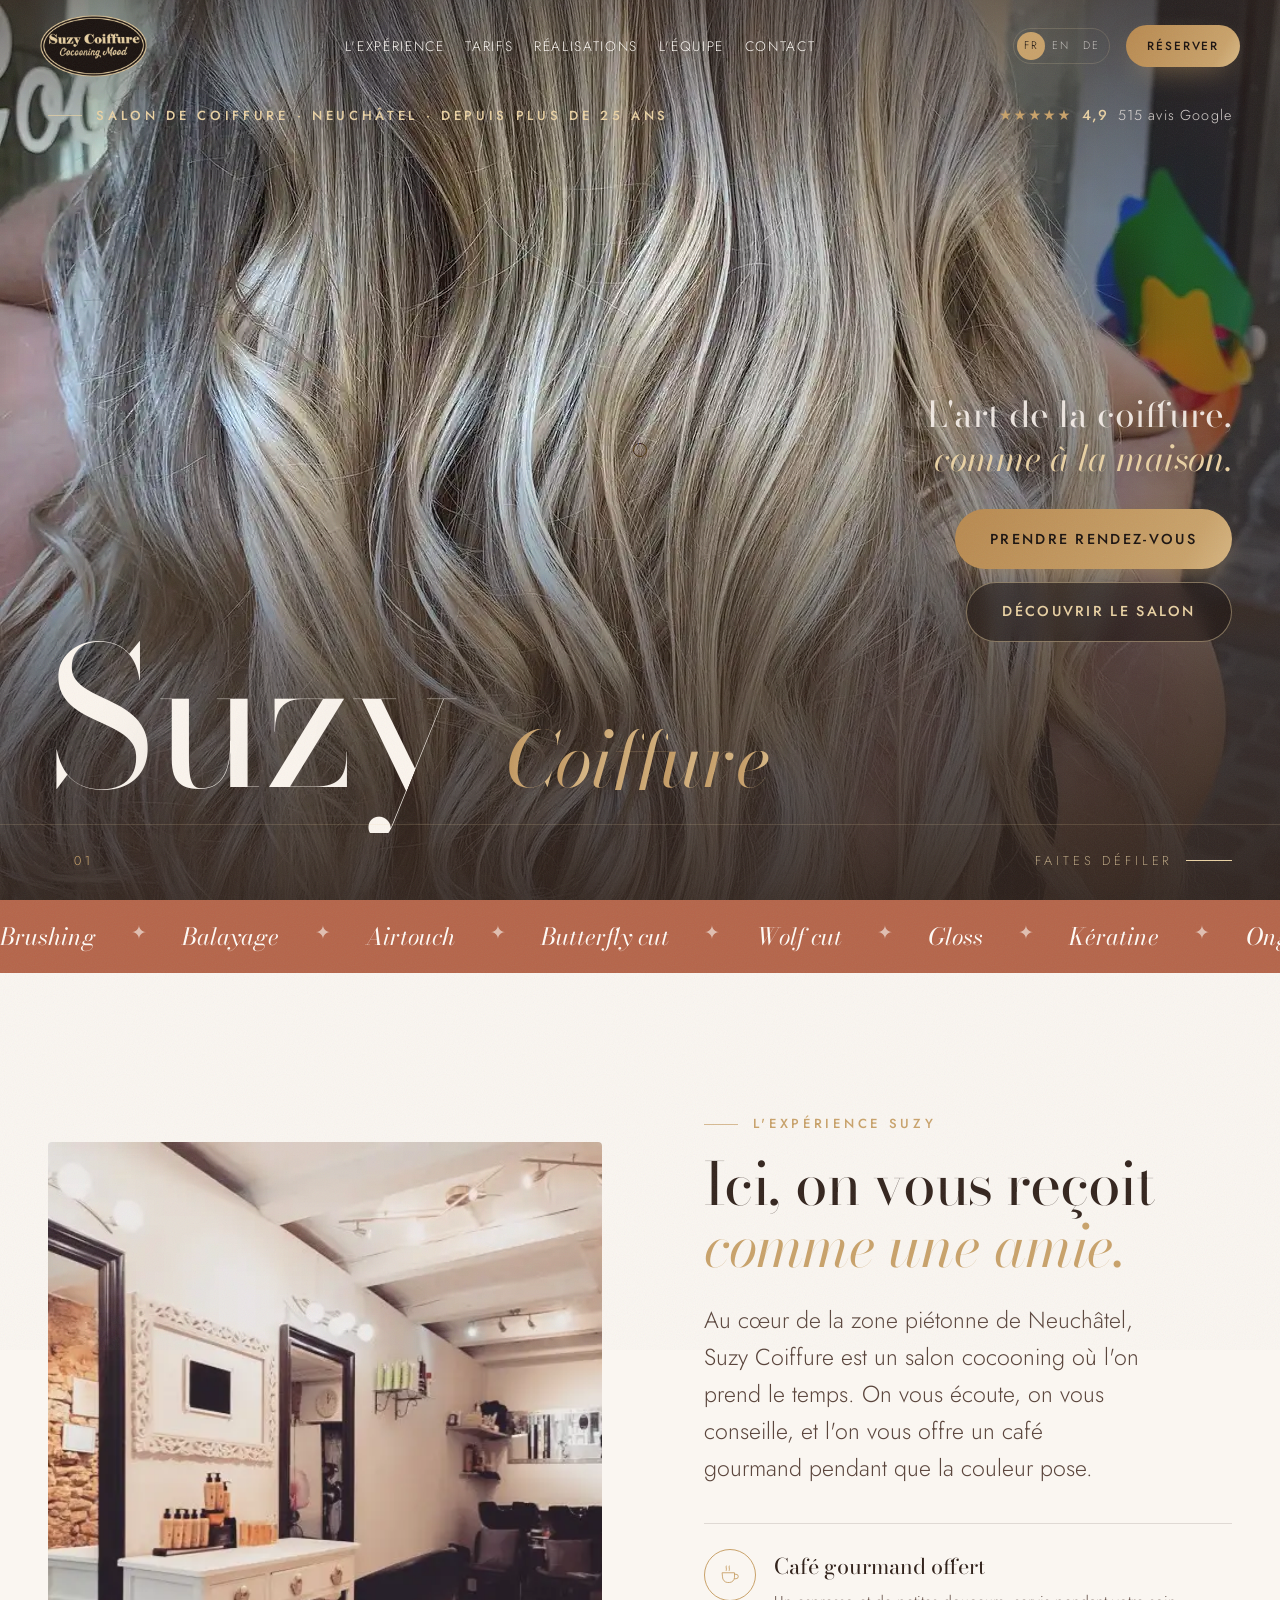
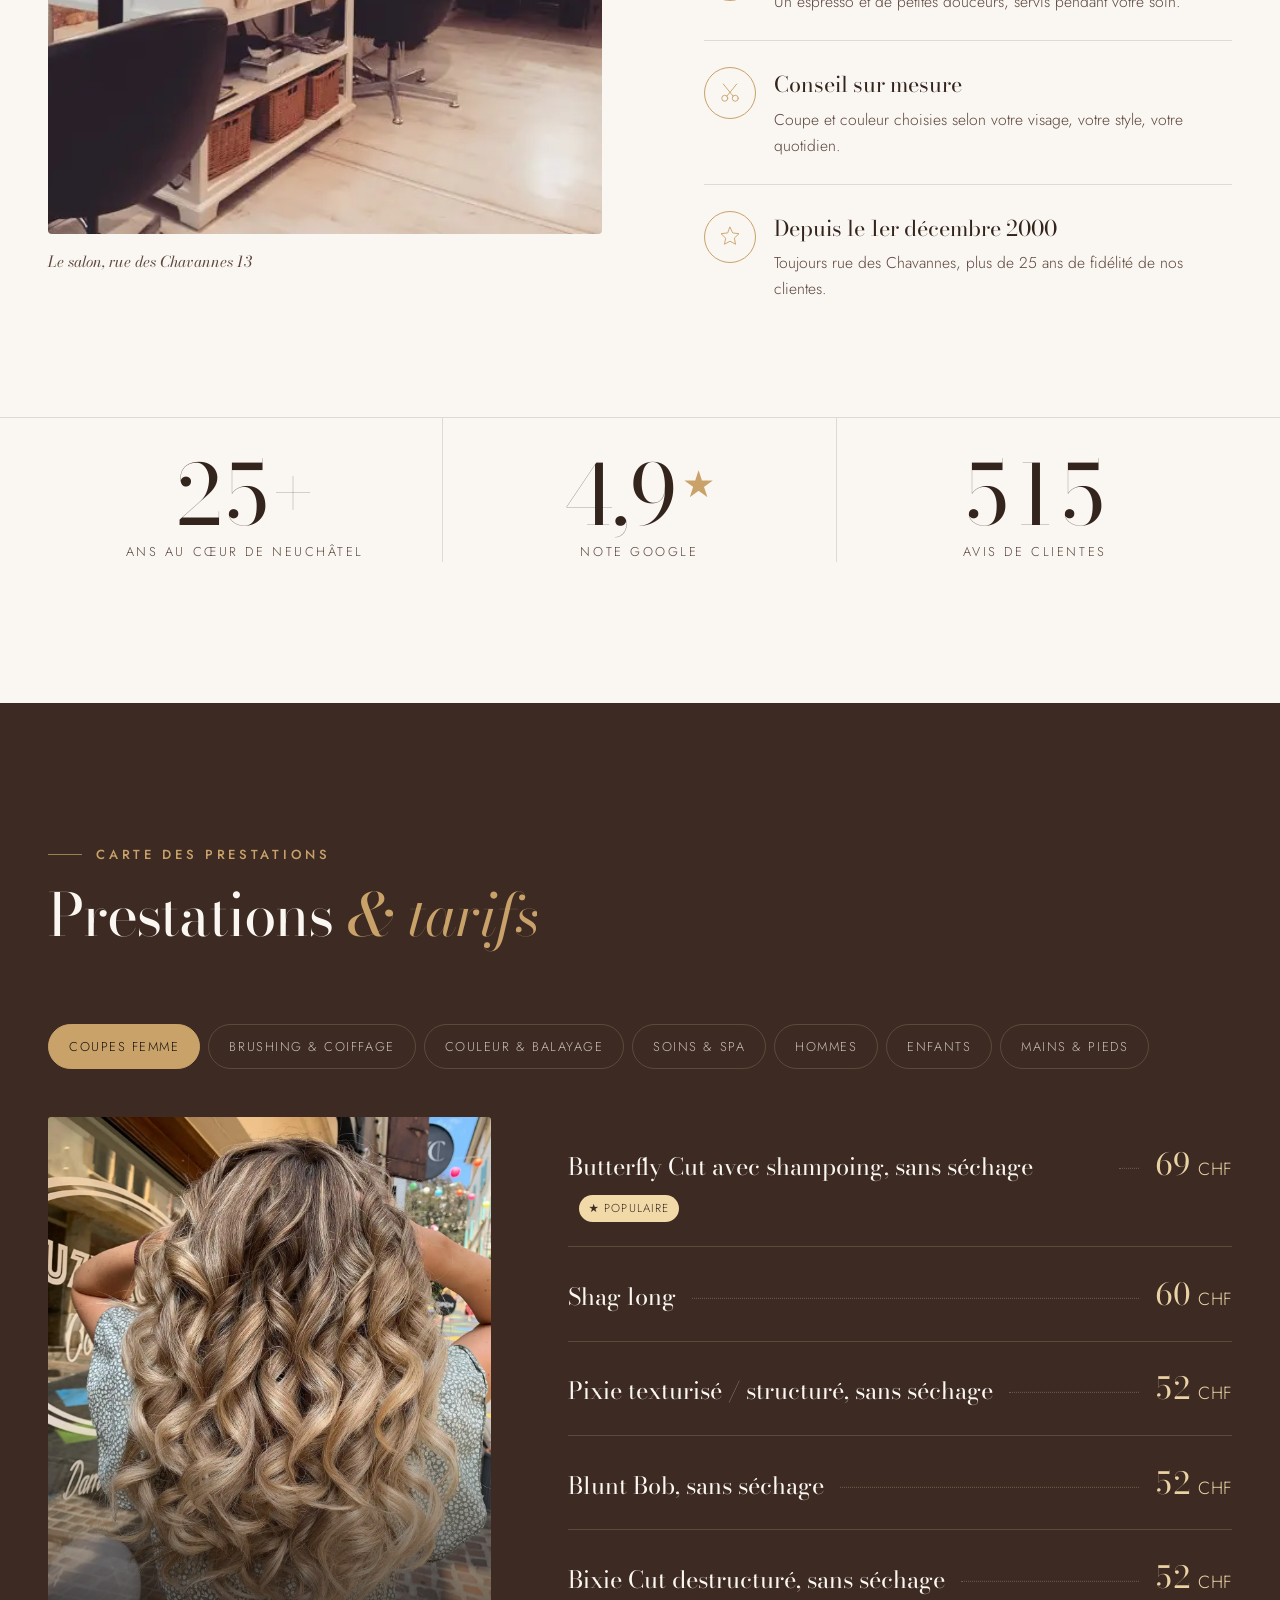
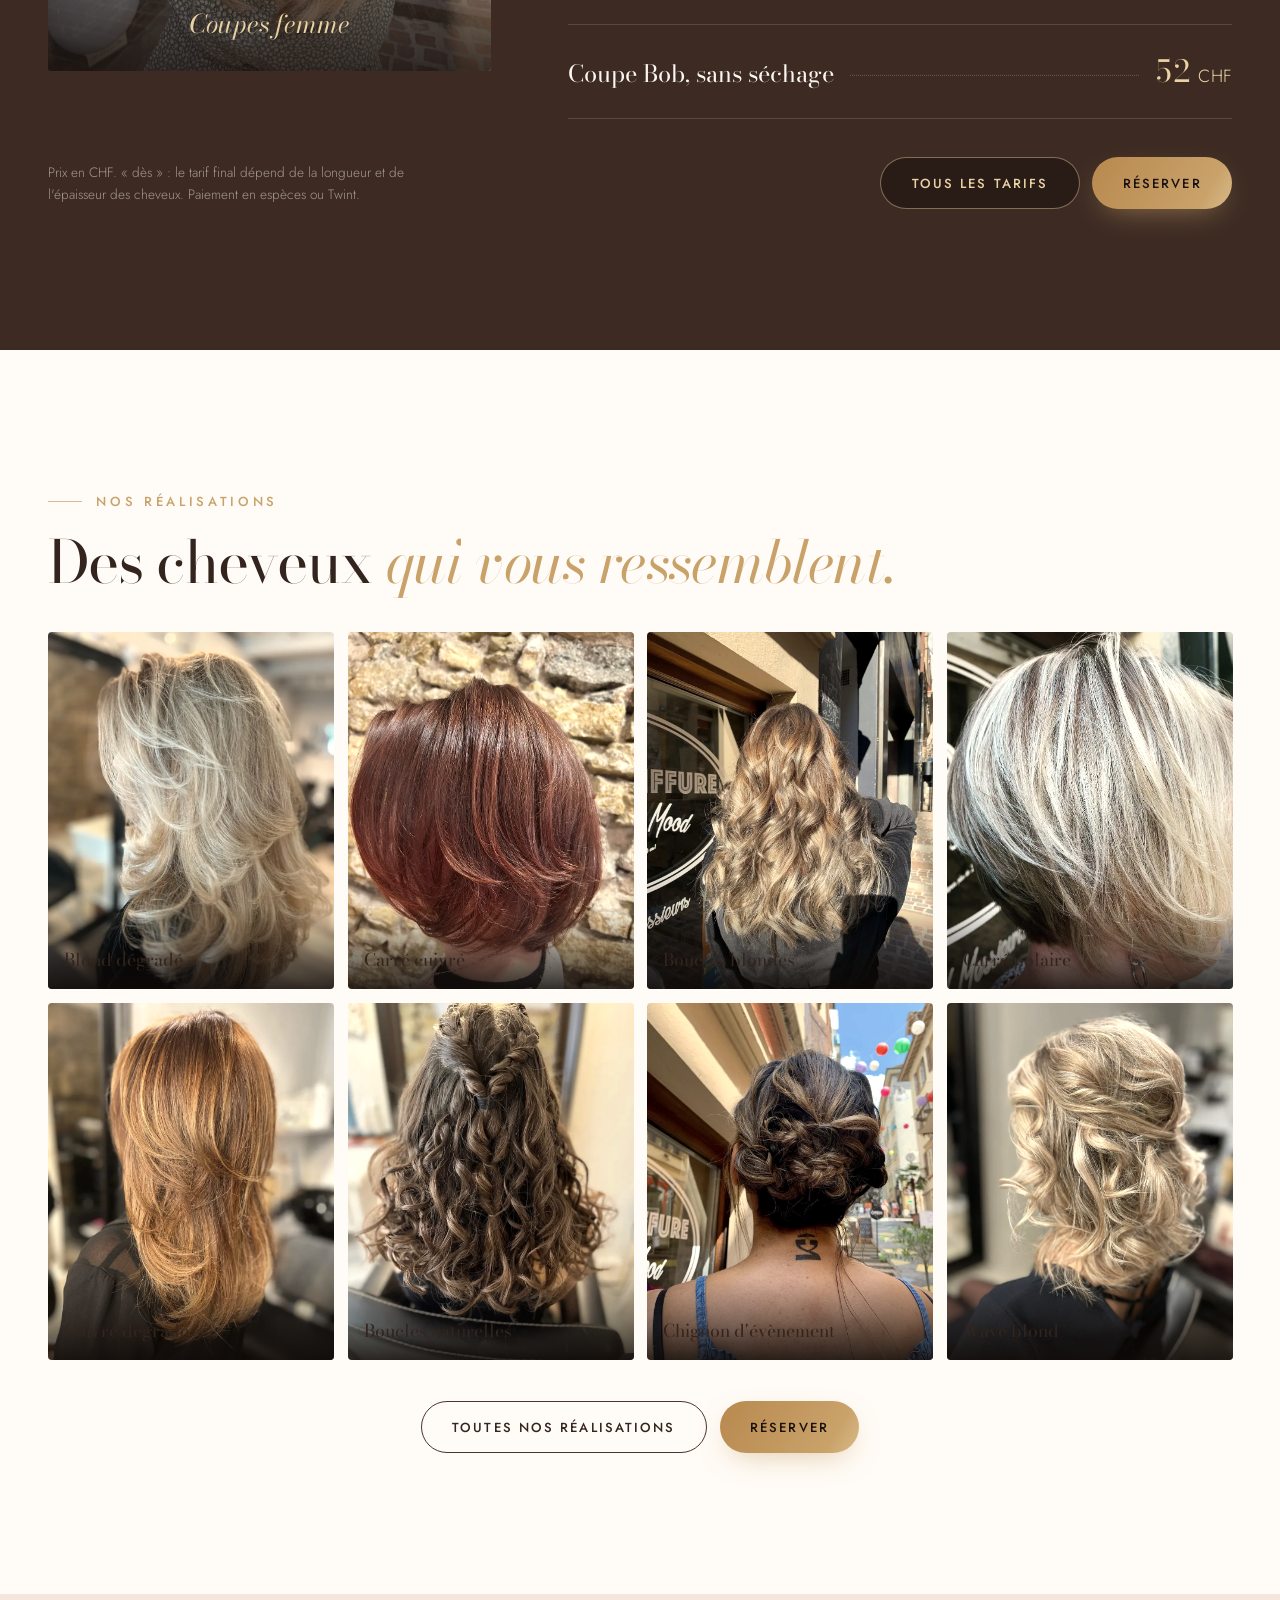
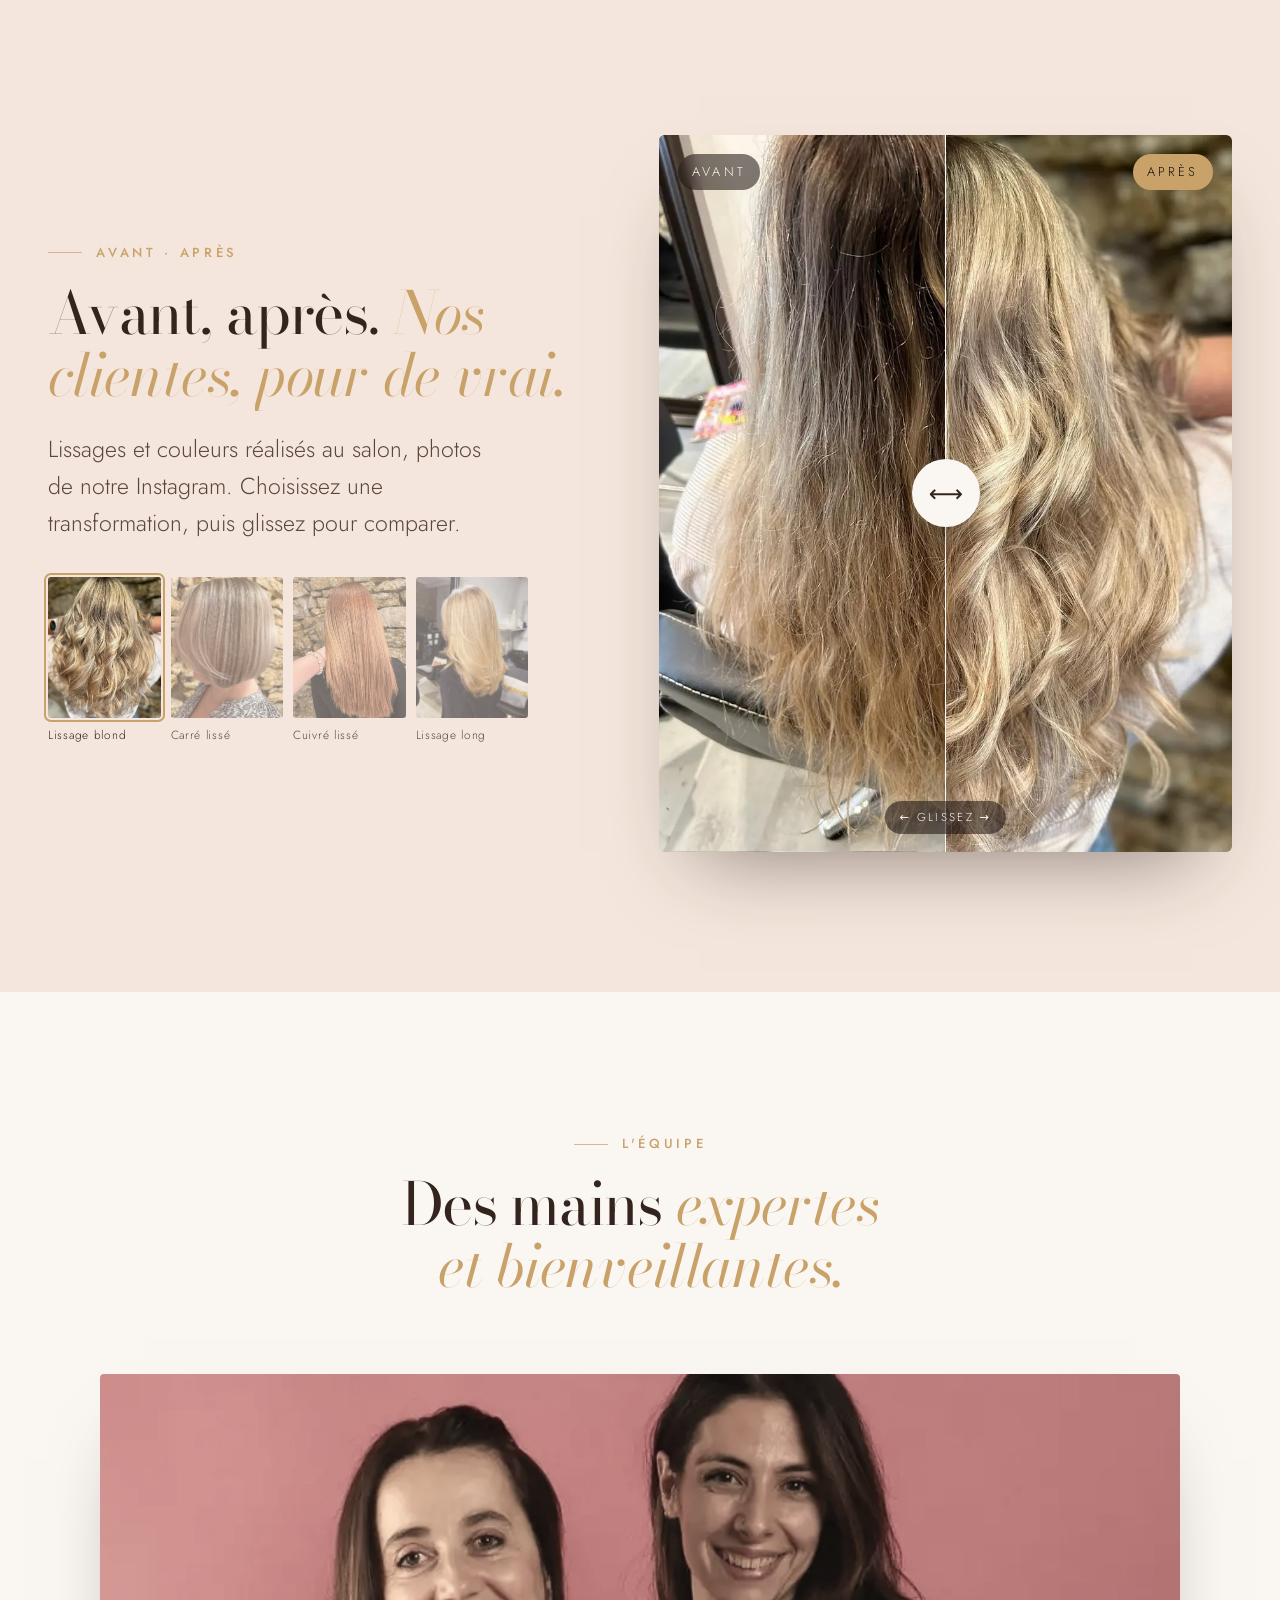
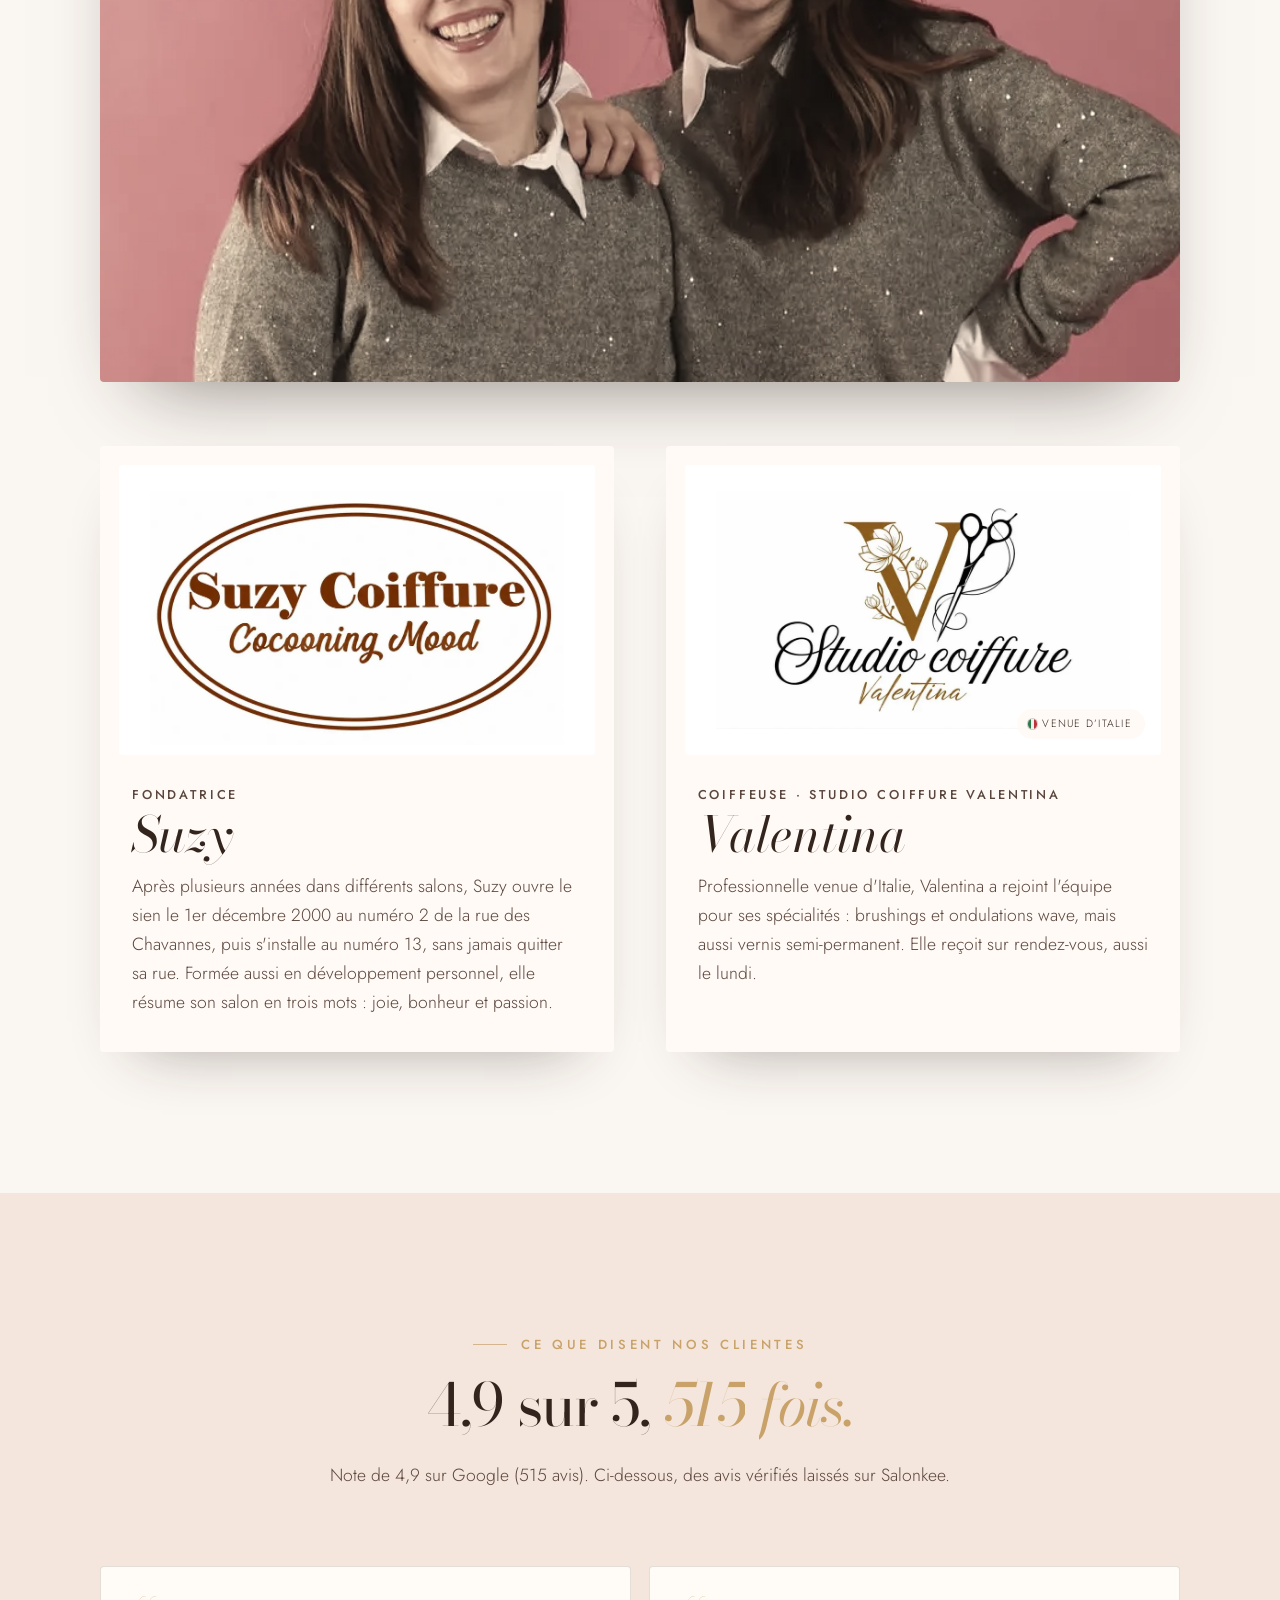
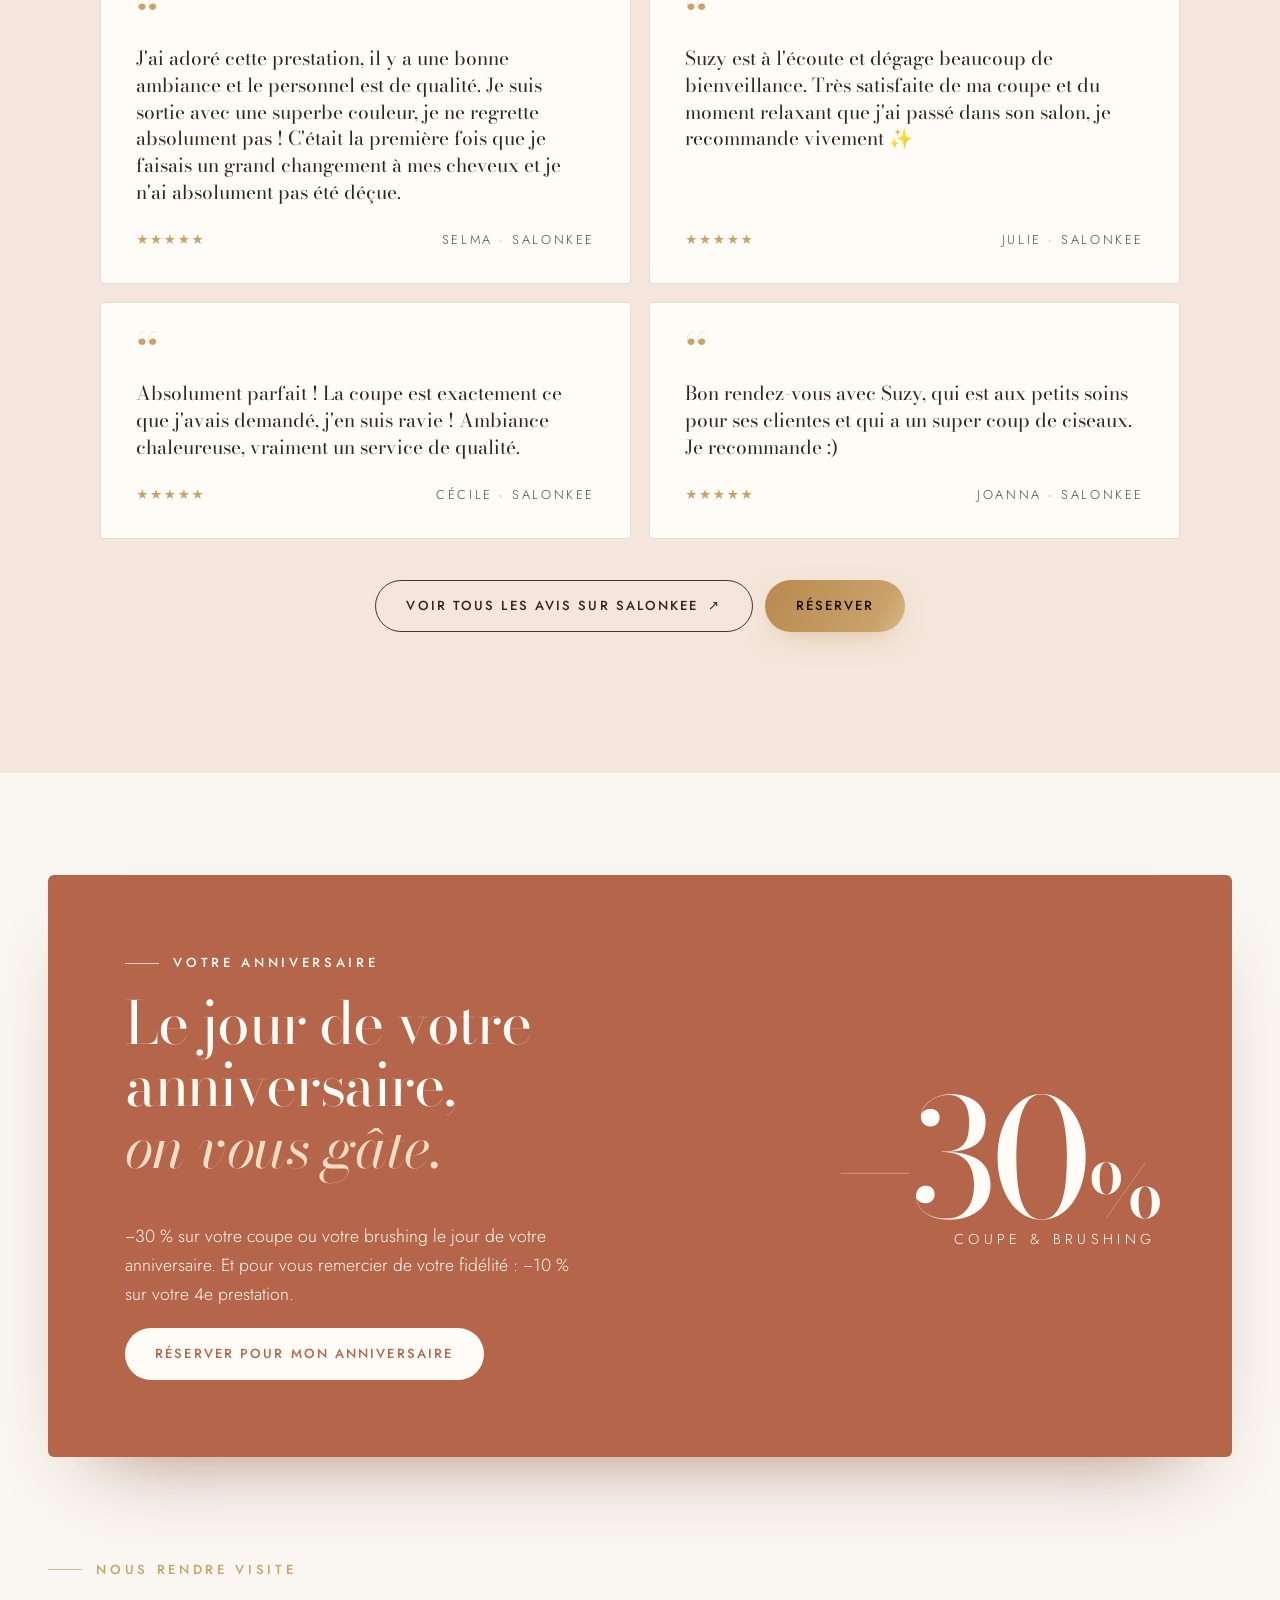
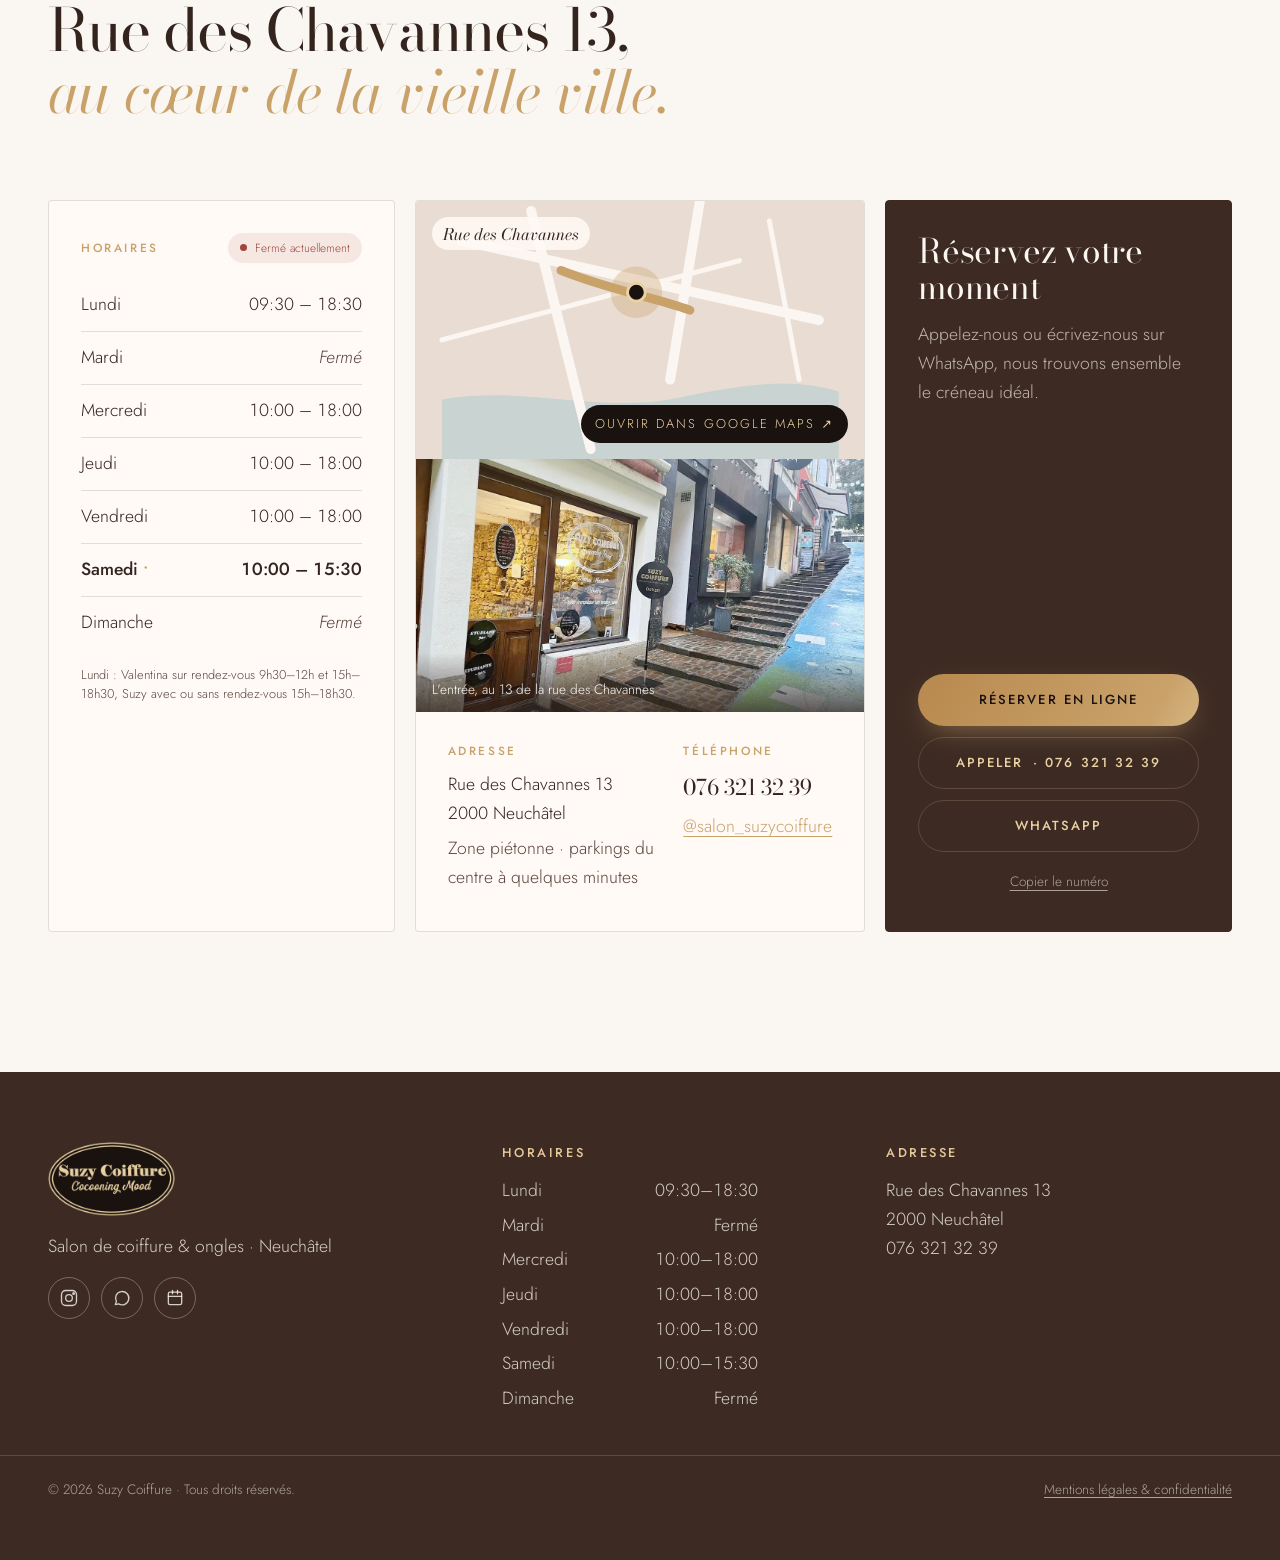
==== index.html @ 5a791358 "Remove the client portrait from the hero and services Co-Authored-By: Claude Opus 5.5 <noreply@anthr" ====
<!doctype html>
<html lang="fr">
<head>
<meta charset="utf-8">
<meta name="viewport" content="width=device-width, initial-scale=1, viewport-fit=cover">
<title>Suzy Coiffure – Salon de coiffure à Neuchâtel</title>
<meta name="description" content="Suzy Coiffure, salon de coiffure à Neuchâtel depuis plus de 25 ans. Brushing, balayage, coupes tendance, soins et ongles. Rue des Chavannes 13.">
<meta property="og:type" content="website">
<meta property="og:site_name" content="Suzy Coiffure">
<meta property="og:title" content="Suzy Coiffure · Salon de coiffure à Neuchâtel">
<meta property="og:description" content="Salon cocooning au cœur de Neuchâtel depuis 2000. Coupes, couleurs, balayages, brushings et soins. Rue des Chavannes 13.">
<meta property="og:image" content="https://suzy-coiffure.vercel.app/assets/img/og.jpg">
<meta property="og:image:width" content="1200">
<meta property="og:image:height" content="630">
<meta property="og:url" content="https://suzy-coiffure.vercel.app/">
<meta name="twitter:card" content="summary_large_image">
<link rel="icon" href="favicon.svg" type="image/svg+xml">
<link rel="icon" href="favicon-32.png" sizes="32x32" type="image/png">
<link rel="apple-touch-icon" href="apple-touch-icon.png">
<link rel="preconnect" href="https://fonts.googleapis.com">
<link rel="preconnect" href="https://fonts.gstatic.com" crossorigin>
<link rel="preload" as="image" href="assets/img/work/hero-blond.webp" fetchpriority="high">
<link rel="stylesheet" href="https://fonts.googleapis.com/css2?family=Bodoni+Moda:ital,opsz,wght@0,6..96,400;0,6..96,500;1,6..96,400;1,6..96,500&family=Jost:wght@300;400;500&display=swap">
<link rel="stylesheet" href="styles.css?v=1794339607">
<script type="application/ld+json">
{"@context":"https://schema.org","@type":"HairSalon","name":"Suzy Coiffure","image":"https://suzy-coiffure.vercel.app/assets/img/og.jpg",
"url":"https://suzy-coiffure.vercel.app/","telephone":"+41763213239","priceRange":"CHF",
"address":{"@type":"PostalAddress","streetAddress":"Rue des Chavannes 13","postalCode":"2000","addressLocality":"Neuchâtel","addressCountry":"CH"},
"openingHoursSpecification":[
{"@type":"OpeningHoursSpecification","dayOfWeek":"Monday","opens":"09:30","closes":"18:30"},
{"@type":"OpeningHoursSpecification","dayOfWeek":["Wednesday","Thursday","Friday"],"opens":"10:00","closes":"18:00"},
{"@type":"OpeningHoursSpecification","dayOfWeek":"Saturday","opens":"10:00","closes":"15:30"}],
"sameAs":["https://www.instagram.com/salon_suzycoiffure/","https://salonkee.ch/salon/suzy-coiffure"]}
</script>
</head>
<body>

<!-- Préloader -->

<div class="cursor" id="cursor" aria-hidden="true"><span class="cursor-label" id="cursorLabel"></span></div>
<div class="grain" aria-hidden="true"></div>

<!-- Navigation -->
<header class="nav" id="nav">
  <div class="nav-inner">
    <a href="#top" class="logo logo-one" aria-label="Suzy Coiffure">
      <img class="logo-light" src="assets/logo/suzy-light.png" alt="Suzy Coiffure" width="1230" height="715">
      <img class="logo-dark" src="assets/logo/suzy-dark.png" alt="" width="1230" height="715">
    </a>
    <nav class="nav-links" aria-label="Navigation principale">
      <a href="#experience" data-i18n="nav.experience"></a>
      <a href="tarifs.html" data-i18n="nav.prices"></a>
      <a href="realisations.html" data-i18n="nav.works"></a>
      <a href="#equipe" data-i18n="nav.team"></a>
      <a href="#contact" data-i18n="nav.contact"></a>
    </nav>
    <div class="nav-right">
      <div class="lang" role="group" aria-label="Langue">
        <button type="button" data-lang="fr" class="is-active">FR</button>
        <button type="button" data-lang="en">EN</button>
        <button type="button" data-lang="de">DE</button>
      </div>
      <a href="https://salonkee.ch/salon/suzy-coiffure?lang=fr" target="_blank" rel="noopener" class="btn btn-gold btn-sm magnetic" data-i18n="nav.book"></a>
      <button type="button" class="burger" id="burger" aria-label="Menu" aria-expanded="false"><span></span><span></span></button>
    </div>
  </div>
  <div class="mobile-menu" id="mobileMenu">
    <a href="#experience" data-i18n="nav.experience"></a>
    <a href="tarifs.html" data-i18n="nav.prices"></a>
    <a href="realisations.html" data-i18n="nav.works"></a>
    <a href="#equipe" data-i18n="nav.team"></a>
    <a href="#contact" data-i18n="nav.contact"></a>
  </div>
</header>

<main id="top">

  <!-- HERO -->
  <section class="hero" id="hero">
    <div class="hero-media" id="heroMedia">
      <canvas class="hero-canvas" id="heroCanvas" aria-hidden="true"></canvas>
      <div class="hero-veil" aria-hidden="true"></div>
    </div>

    <div class="hero-top wrap">
      <p class="eyebrow hero-eyebrow" data-i18n="hero.eyebrow"></p>
      <div class="hero-rating">
        <span class="stars" aria-hidden="true">★★★★★</span>
        <strong>4,9</strong>
        <span data-i18n="hero.reviews"></span>
      </div>
    </div>

    <div class="hero-main wrap">
      <div class="hero-aside">
        <p class="hero-line" data-i18n-html="hero.line"></p>
        <div class="hero-actions">
          <a href="https://salonkee.ch/salon/suzy-coiffure?lang=fr" target="_blank" rel="noopener" class="btn btn-gold magnetic"><span data-i18n="hero.cta"></span></a>
          <a href="#experience" class="btn btn-ghost magnetic"><span data-i18n="hero.discover"></span></a>
        </div>
      </div>
      <h1 class="hero-title" aria-label="Suzy Coiffure">
        <span class="ht-1" data-split>Suzy</span>
        <span class="ht-2" data-split>Coiffure</span>
      </h1>
    </div>

    <div class="hero-bar wrap">
      <div class="slides-nav" id="slidesNav" role="tablist" aria-label="Réalisations"></div>
      <div class="slide-name" aria-live="polite"><span class="slide-num" id="slideNum">01</span><span class="slide-label" id="slideLabel"></span></div>
      <div class="hero-scroll" aria-hidden="true"><span data-i18n="hero.scroll"></span><i></i></div>
    </div>
  </section>

  <!-- Bandeau -->
  <div class="ribbon" aria-hidden="true">
    <div class="ribbon-track">
      <span>Brushing</span><b>✦</b><span>Balayage</span><b>✦</b><span>Airtouch</span><b>✦</b><span>Butterfly cut</span><b>✦</b><span>Wolf cut</span><b>✦</b><span>Gloss</span><b>✦</b><span>Kératine</span><b>✦</b><span>Ongles</span><b>✦</b><span>Café gourmand</span><b>✦</b>
      <span>Brushing</span><b>✦</b><span>Balayage</span><b>✦</b><span>Airtouch</span><b>✦</b><span>Butterfly cut</span><b>✦</b><span>Wolf cut</span><b>✦</b><span>Gloss</span><b>✦</b><span>Kératine</span><b>✦</b><span>Ongles</span><b>✦</b><span>Café gourmand</span><b>✦</b>
    </div>
  </div>

  <!-- EXPÉRIENCE -->
  <section class="section exp" id="experience">
    <div class="wrap exp-grid">
      <div class="exp-media">
        <figure class="exp-img exp-img-one">
          <img src="assets/img/work/ig-74.webp" alt="L'intérieur du salon, mur de pierre et miroirs" loading="lazy">
        </figure>
        <p class="exp-caption" data-i18n="exp.caption"></p>
      </div>
      <div class="exp-text">
        <p class="eyebrow" data-i18n="exp.eyebrow"></p>
        <h2 class="h2 reveal-lines" data-i18n-html="exp.title"></h2>
        <p class="lead reveal-up" data-i18n="exp.text"></p>
        <ul class="rituals">
          <li class="reveal-up"><span class="r-ico" aria-hidden="true"><svg viewBox="0 0 32 32"><path d="M6 13h16v6a7 7 0 0 1-7 7h-2a7 7 0 0 1-7-7z"/><path d="M22 15h2a3 3 0 0 1 0 6h-2"/><path d="M11 4c-1 2 1 3 0 6M15 4c-1 2 1 3 0 6"/></svg></span><div><h3 data-i18n="exp.r1.t"></h3><p data-i18n="exp.r1.d"></p></div></li>
          <li class="reveal-up"><span class="r-ico" aria-hidden="true"><svg viewBox="0 0 32 32"><circle cx="9" cy="23" r="4"/><circle cx="23" cy="23" r="4"/><path d="M12 20 25 4M20 20 7 4"/></svg></span><div><h3 data-i18n="exp.r2.t"></h3><p data-i18n="exp.r2.d"></p></div></li>
          <li class="reveal-up"><span class="r-ico" aria-hidden="true"><svg viewBox="0 0 32 32"><path d="M16 3l3.6 7.6 8.4 1-6.2 5.8 1.6 8.3L16 21.6l-7.4 4.1 1.6-8.3L4 11.6l8.4-1z"/></svg></span><div><h3 data-i18n="exp.r3.t"></h3><p data-i18n="exp.r3.d"></p></div></li>
        </ul>
      </div>
    </div>
    <div class="wrap stats">
      <div class="stat"><span class="stat-n"><span class="count" data-to="25">25</span>+</span><span class="stat-l" data-i18n="exp.s1"></span></div>
      <div class="stat"><span class="stat-n"><span class="rating-static">4,9</span><small>★</small></span><span class="stat-l" data-i18n="exp.s2"></span></div>
      <div class="stat"><span class="stat-n"><span class="count" data-to="515">515</span></span><span class="stat-l" data-i18n="exp.s3"></span></div>
    </div>
  </section>

  <!-- PRESTATIONS -->
  <section class="section services" id="services">
    <div class="wrap">
      <div class="sec-head">
        <p class="eyebrow" data-i18n="srv.eyebrow"></p>
        <h2 class="h2 reveal-lines" data-i18n-html="srv.title"></h2>
      </div>
      <div class="srv-tabs" id="srvTabs" role="tablist"></div>
      <div class="srv-body">
        <figure class="srv-visual" aria-hidden="true">
          <img id="srvImg" src="assets/img/work/hero-boucles.webp" alt="Cliente du salon après sa coupe" loading="lazy">
          <span class="srv-visual-label" id="srvLabel"></span>
        </figure>
        <ul class="srv-list" id="srvList" role="tabpanel"></ul>
      </div>
      <div class="more-row">
        <p class="srv-note" data-i18n="srv.note"></p>
        <div class="more-actions">
          <a class="btn btn-ghost magnetic" href="tarifs.html"><span data-i18n="more.prices"></span></a>
          <a class="btn btn-gold magnetic" href="https://salonkee.ch/salon/suzy-coiffure?lang=fr" target="_blank" rel="noopener"><span data-i18n="nav.book"></span></a>
        </div>
      </div>
    </div>
  </section>

  <!-- GALERIE -->
  <section class="section gallery" id="galerie">
    <div class="wrap">
      <div class="gal-head">
        <div>
          <p class="eyebrow" data-i18n="gal.eyebrow"></p>
          <h2 class="h2 reveal-lines" data-i18n-html="gal.title"></h2>
        </div>
      </div>
      <div class="gal-grid">
        <figure class="gal-item" data-cursor="Voir"><img src="assets/img/work/ig-01.webp" alt="Blond dégradé" loading="lazy"><figcaption>Blond dégradé</figcaption></figure>
        <figure class="gal-item" data-cursor="Voir"><img src="assets/img/work/ig-12.webp" alt="Carré cuivré" loading="lazy"><figcaption>Carré cuivré</figcaption></figure>
        <figure class="gal-item" data-cursor="Voir"><img src="assets/img/work/ig-35.webp" alt="Boucles blondes" loading="lazy"><figcaption>Boucles blondes</figcaption></figure>
        <figure class="gal-item" data-cursor="Voir"><img src="assets/img/work/ig-44.webp" alt="Carré polaire" loading="lazy"><figcaption>Carré polaire</figcaption></figure>
        <figure class="gal-item" data-cursor="Voir"><img src="assets/img/work/ig-20.webp" alt="Cuivré dégradé" loading="lazy"><figcaption>Cuivré dégradé</figcaption></figure>
        <figure class="gal-item" data-cursor="Voir"><img src="assets/img/work/ig-36.webp" alt="Boucles naturelles" loading="lazy"><figcaption>Boucles naturelles</figcaption></figure>
        <figure class="gal-item" data-cursor="Voir"><img src="assets/img/work/ig-49.webp" alt="Chignon d'évènement" loading="lazy"><figcaption>Chignon d'évènement</figcaption></figure>
        <figure class="gal-item" data-cursor="Voir"><img src="assets/img/work/ig-29.webp" alt="Wave blond" loading="lazy"><figcaption>Wave blond</figcaption></figure>
      </div>
      <div class="cta-row">
        <a class="btn btn-ghost-dark magnetic" href="realisations.html"><span data-i18n="more.works"></span></a>
        <a class="btn btn-gold magnetic" href="https://salonkee.ch/salon/suzy-coiffure?lang=fr" target="_blank" rel="noopener"><span data-i18n="nav.book"></span></a>
      </div>
    </div>
  </section>

  <!-- AVANT / APRÈS -->
  <section class="section ba" id="avant-apres">
    <div class="wrap ba-grid">
      <div class="ba-text">
        <p class="eyebrow" data-i18n="ba.eyebrow"></p>
        <h2 class="h2 reveal-lines" data-i18n-html="ba.title"></h2>
        <p class="lead reveal-up" data-i18n="ba.text"></p>
        <div class="ba-pairs" id="baPairs"></div>
      </div>
      <div class="ba-frame" id="baFrame" style="--pos:50%">
        <img class="ba-after" src="assets/img/work/apres-14.webp" alt="Lissage blond" loading="lazy">
        <div class="ba-before-wrap"><img class="ba-before" src="assets/img/work/avant-14.webp" alt="Avant" loading="lazy"></div>
        <span class="ba-tag ba-tag-l" data-i18n="ba.before"></span>
        <span class="ba-tag ba-tag-r" data-i18n="ba.after"></span>
        <div class="ba-handle" aria-hidden="true"><span>⟷</span></div>
        <label class="sr-only" for="baRange">Avant / Après</label>
        <input type="range" id="baRange" min="0" max="100" value="50">
      </div>
    </div>
  </section>

  <!-- ÉQUIPE -->
  <section class="section team" id="equipe">
    <div class="wrap">
      <div class="sec-head center">
        <p class="eyebrow" data-i18n="team.eyebrow"></p>
        <h2 class="h2 reveal-lines" data-i18n-html="team.title"></h2>
      </div>
      <figure class="team-photo">
        <img src="assets/img/work/equipe.webp" alt="Suzy et Valentina au salon" loading="lazy">
      </figure>
      <div class="team-grid">
        <article class="member tilt">
          <div class="member-img member-logo"><img src="assets/logo/suzy-logo.webp" alt="Logo Suzy Coiffure, Cocooning Mood" loading="lazy"></div>
          <div class="member-body">
            <p class="member-role" data-i18n="team.suzy.role"></p>
            <h3 class="member-name">Suzy</h3>
            <p data-i18n="team.suzy.bio"></p>
          </div>
        </article>
        <article class="member tilt">
          <div class="member-img member-logo"><img src="assets/logo/valentina-logo.webp" alt="Logo Studio coiffure Valentina" loading="lazy"><span class="member-flag">Venue d’Italie</span></div>
          <div class="member-body">
            <p class="member-role" data-i18n="team.val.role"></p>
            <h3 class="member-name">Valentina</h3>
            <p data-i18n="team.val.bio"></p>
          </div>
        </article>
      </div>
    </div>
  </section>

  <!-- AVIS -->
  <section class="section reviews" id="avis">
    <div class="wrap sec-head center">
      <p class="eyebrow" data-i18n="rev.eyebrow"></p>
      <h2 class="h2 reveal-lines" data-i18n-html="rev.title"></h2>
      <p class="rev-sub" data-i18n="rev.sub"></p>
    </div>
    <div class="wrap">
      <div class="rev-grid" id="revTrack"></div>
      <div class="cta-row">
        <a class="btn btn-ghost-dark magnetic" href="https://salonkee.ch/salon/suzy-coiffure?lang=fr#reviews" target="_blank" rel="noopener"><span data-i18n="rev.all"></span> ↗</a>
        <a class="btn btn-gold magnetic" href="https://salonkee.ch/salon/suzy-coiffure?lang=fr" target="_blank" rel="noopener"><span data-i18n="nav.book"></span></a>
      </div>
    </div>
  </section>

  <!-- ANNIVERSAIRE -->
  <section class="section bday-sec">
    <div class="wrap">
      <div class="bday" id="bday">
        <div class="bday-text">
          <p class="eyebrow" data-i18n="bday.eyebrow"></p>
          <h2 class="h2" data-i18n-html="bday.title"></h2>
          <p data-i18n="bday.text"></p>
          <a class="btn btn-cream magnetic" href="https://salonkee.ch/salon/suzy-coiffure?lang=fr" target="_blank" rel="noopener"><span data-i18n="bday.cta"></span></a>
        </div>
        <div class="bday-amount">
          <span class="bday-minus">–30<small>%</small></span>
          <span class="bday-chf"><em data-i18n="bday.off"></em></span>
        </div>
      </div>
    </div>
  </section>

  <!-- INFOS & CONTACT -->
  <section class="section info" id="contact">
    <div class="wrap">
      <div class="sec-head">
        <p class="eyebrow" data-i18n="info.eyebrow"></p>
        <h2 class="h2 reveal-lines" data-i18n-html="info.title"></h2>
      </div>
      <div class="info-grid">
        <div class="info-card hours-card">
          <div class="info-card-head">
            <h3 data-i18n="info.hours"></h3>
            <span class="status" id="openStatus"></span>
          </div>
          <ul class="hours" id="hoursList"></ul>
          <p class="hours-note" data-i18n="info.monday"></p>
        </div>

        <div class="info-card place-card">
          <a class="map" href="https://www.google.com/maps/search/?api=1&query=Suzy+Coiffure+Rue+des+Chavannes+13+2000+Neuch%C3%A2tel" target="_blank" rel="noopener">
            <svg class="map-art" viewBox="0 0 400 260" aria-hidden="true">
              <path class="lake" d="M0 200 C80 185 160 215 240 198 S360 180 400 192 V260 H0Z"/>
              <path class="street" d="M20 40 L380 120"/>
              <path class="street" d="M90 10 L150 250"/>
              <path class="street" d="M260 0 L230 180"/>
              <path class="street thin" d="M0 140 L300 60"/>
              <path class="street thin" d="M330 20 L360 180"/>
              <path class="chavannes" d="M120 70 C170 90 210 96 250 110"/>
              <g class="pin" transform="translate(196 92)"><circle r="26" class="pin-pulse"/><circle r="9"/></g>
            </svg>
            <span class="map-label">Rue des Chavannes</span>
            <span class="map-cta"><span data-i18n="info.map"></span> ↗</span>
          </a>
          <figure class="place-photo"><img src="assets/img/work/facade.webp" alt="L'entrée du salon, rue des Chavannes 13, dans la zone piétonne" loading="lazy"><figcaption data-i18n="info.door"></figcaption></figure>
          <div class="place-rows">
            <div><h3 data-i18n="info.address"></h3><p>Rue des Chavannes 13<br>2000 Neuchâtel</p><p class="muted" data-i18n="info.pedestrian"></p></div>
            <div><h3 data-i18n="info.phone"></h3><p class="phone">076 321 32 39</p><p><a class="insta" href="https://www.instagram.com/salon_suzycoiffure/" target="_blank" rel="noopener">@salon_suzycoiffure</a></p></div>
          </div>
        </div>

        <div class="info-card book-card">
          <h3 class="book-title" data-i18n="info.book"></h3>
          <p data-i18n="info.bookText"></p>
          <div class="book-actions">
            <a href="https://salonkee.ch/salon/suzy-coiffure?lang=fr" target="_blank" rel="noopener" class="btn btn-gold magnetic"><span data-i18n="more.online"></span></a>
            <a href="tel:+41763213239" class="btn btn-ghost-dark magnetic"><span data-i18n="info.call"></span> · 076 321 32 39</a>
            <a href="https://wa.me/41763213239" target="_blank" rel="noopener" class="btn btn-ghost-dark magnetic">WhatsApp</a>
            <button type="button" class="link-btn" id="copyPhone" data-i18n="info.copy"></button>
          </div>
        </div>
      </div>
    </div>
  </section>
</main>

<footer class="footer">
  <div class="wrap footer-grid">
    <div class="footer-brand">
      <img src="assets/logo/suzy-light.png" alt="Suzy Coiffure" width="1230" height="715" loading="lazy">
      <p data-i18n="foot.tag"></p>
      <div class="socials">
        <a href="https://www.instagram.com/salon_suzycoiffure/" target="_blank" rel="noopener" aria-label="Instagram"><svg viewBox="0 0 24 24" aria-hidden="true"><rect x="3" y="3" width="18" height="18" rx="5"/><circle cx="12" cy="12" r="4"/><circle cx="17.5" cy="6.5" r="1"/></svg></a>
        <a href="https://wa.me/41763213239" target="_blank" rel="noopener" aria-label="WhatsApp"><svg viewBox="0 0 24 24" aria-hidden="true"><path d="M4 20l1.3-3.8A8 8 0 1 1 8 19z"/></svg></a>
        <a href="https://salonkee.ch/salon/suzy-coiffure?lang=fr" target="_blank" rel="noopener" aria-label="Salonkee"><svg viewBox="0 0 24 24" aria-hidden="true"><rect x="4" y="5" width="16" height="15" rx="2"/><path d="M4 10h16M9 3v4M15 3v4"/></svg></a>
      </div>
    </div>
    <div>
      <h3 data-i18n="info.hours"></h3>
      <ul class="foot-hours" id="footHours"></ul>
    </div>
    <div>
      <h3 data-i18n="info.address"></h3>
      <p>Rue des Chavannes 13<br>2000 Neuchâtel<br><a href="tel:+41763213239">076 321 32 39</a></p>
    </div>
  </div>
  <div class="wrap footer-bottom">
    <p>© <span id="year"></span> Suzy Coiffure · <span data-i18n="foot.rights"></span></p>
    <a href="mentions-legales.html" data-i18n="foot.legal"></a>
  </div>
</footer>

<div class="m-cta" aria-label="Contact rapide">
  <a class="m-wa" href="https://wa.me/41763213239" target="_blank" rel="noopener" aria-label="WhatsApp"><svg viewBox="0 0 32 32" aria-hidden="true"><path d="M16 3a13 13 0 0 0-11.2 19.6L3 29l6.6-1.7A13 13 0 1 0 16 3zm0 23.6a10.6 10.6 0 0 1-5.4-1.5l-.4-.2-3.9 1 1-3.8-.2-.4A10.6 10.6 0 1 1 16 26.6zm5.8-7.9c-.3-.2-1.9-.9-2.2-1s-.5-.2-.7.2-.8 1-1 1.2-.4.2-.7.1a8.7 8.7 0 0 1-4.3-3.8c-.3-.6.3-.5.9-1.7.1-.2 0-.4 0-.5l-1-2.4c-.3-.6-.5-.5-.7-.5h-.6a1.2 1.2 0 0 0-.9.4 3.6 3.6 0 0 0-1.1 2.7 6.3 6.3 0 0 0 1.3 3.3 14.4 14.4 0 0 0 5.5 4.9c2 .9 2.8 1 3.8.8a3.2 3.2 0 0 0 2.1-1.5 2.6 2.6 0 0 0 .2-1.5c-.1-.1-.3-.2-.6-.3z"/></svg></a>
  <a class="m-book" href="https://salonkee.ch/salon/suzy-coiffure?lang=fr" target="_blank" rel="noopener"><span data-i18n="nav.book"></span></a>
</div>

<div class="lightbox" id="lightbox" hidden>
  <button type="button" class="lb-close" id="lbClose" aria-label="Fermer">×</button>
  <img id="lbImg" alt="" src="[data-uri]">
  <p id="lbCap"></p>
</div>

<script src="https://cdnjs.cloudflare.com/ajax/libs/three.js/r128/three.min.js"></script>
<script src="https://cdnjs.cloudflare.com/ajax/libs/gsap/3.12.5/gsap.min.js"></script>
<script src="https://cdnjs.cloudflare.com/ajax/libs/gsap/3.12.5/ScrollTrigger.min.js"></script>
<script src="https://cdn.jsdelivr.net/npm/lenis@1.1.13/dist/lenis.min.js"></script>
<script src="i18n.js?v=1794339607"></script>
<script src="main.js?v=1794339607"></script>
</body>
</html>
---- styles.css ----
/* Layout concept: a full-bleed cinematic hero (WebGL slideshow of hair work), then alternating
   blush-porcelain and espresso bands, like moving from the street into a warm, lamp-lit salon. */
:root {
  --espresso: #1a120f;
  --espresso-2: #241915;
  --mocha: #4a352c;
  --porcelain: #f8f1ec;
  --blush: #efdcd3;
  --gold: #c9a26a;
  --gold-light: #ead2a4;
  --rose: #d6a594;
  --ink: #2a1d18;
  --ink-soft: #6d5850;
  --line-dark: rgba(234, 210, 164, .18);
  --line-light: rgba(74, 53, 44, .14);

  --f-display: "Bodoni Moda", "Didot", "Bodoni 72", Georgia, serif;
  --f-body: "Jost", "Futura", "Avenir Next", system-ui, sans-serif;

  --step--1: clamp(.8rem, .78rem + .1vw, .86rem);
  --step-0: clamp(1rem, .96rem + .2vw, 1.1rem);
  --step-1: clamp(1.2rem, 1.1rem + .45vw, 1.45rem);
  --step-3: clamp(2.2rem, 1.6rem + 2.6vw, 4rem);
  --step-hero: clamp(4.2rem, 1rem + 13vw, 13.5rem);

  --gutter: max(16px, env(safe-area-inset-left, 0px));
  --gutter-r: max(16px, env(safe-area-inset-right, 0px));
  --ease: cubic-bezier(.16, 1, .3, 1);
  color-scheme: light;
}

*, *::before, *::after { box-sizing: border-box; }
[hidden] { display: none !important; }
html { -webkit-text-size-adjust: 100%; scroll-behavior: auto; }
html.lenis, html.lenis body { height: auto; }
body {
  margin: 0;
  background: var(--espresso);
  color: var(--ink);
  font-family: var(--f-body);
  font-weight: 300;
  font-size: var(--step-0);
  line-height: 1.65;
  overflow-x: hidden;
  -webkit-font-smoothing: antialiased;
}
body.is-loading { overflow: hidden; }
img { max-width: 100%; display: block; }
a { color: inherit; text-decoration: none; }
button { font: inherit; color: inherit; background: none; border: 0; cursor: pointer; }
em { font-style: italic; }
:focus-visible { outline: 2px solid var(--gold); outline-offset: 3px; border-radius: 2px; }
.sr-only { position: absolute; width: 1px; height: 1px; overflow: hidden; clip: rect(0 0 0 0); white-space: nowrap; }

.wrap {
  width: 100%;
  max-width: 1320px;
  margin-inline: auto;
  padding-left: var(--gutter);
  padding-right: var(--gutter-r);
}
@media (min-width: 900px) { .wrap { padding-left: max(48px, env(safe-area-inset-left, 0px)); padding-right: max(48px, env(safe-area-inset-right, 0px)); } }

.section { padding-block: clamp(80px, 11vw, 160px); position: relative; }

.eyebrow {
  margin: 0 0 1.2rem;
  font-size: var(--step--1);
  font-weight: 500;
  letter-spacing: .28em;
  text-transform: uppercase;
  color: var(--gold);
  display: flex;
  align-items: center;
  gap: .9rem;
}
.eyebrow::before { content: ""; width: 34px; height: 1px; background: currentColor; opacity: .7; }
.center .eyebrow { justify-content: center; }

.h2 {
  font-family: var(--f-display);
  font-weight: 400;
  font-size: var(--step-3);
  line-height: 1.05;
  letter-spacing: -.02em;
  margin: 0 0 1.5rem;
  text-wrap: balance;
}
.h2 em { color: var(--gold); font-weight: 400; }
.lead { font-size: var(--step-1); line-height: 1.6; max-width: 34ch; color: var(--ink-soft); margin: 0 0 2.2rem; }
.muted { color: var(--ink-soft); }
.small { font-size: var(--step--1); }
.sec-head { margin-bottom: clamp(40px, 6vw, 80px); max-width: 760px; }
.sec-head.center { text-align: center; margin-inline: auto; }

/* Buttons */
.btn {
  display: inline-flex; align-items: center; justify-content: center; gap: .6rem;
  min-height: 52px; padding: 0 1.9rem;
  border-radius: 999px;
  font-size: .82rem; font-weight: 500; letter-spacing: .16em; text-transform: uppercase;
  transition: background .5s var(--ease), color .5s var(--ease), border-color .5s var(--ease), box-shadow .5s var(--ease);
  white-space: nowrap; position: relative; overflow: hidden;
}
.btn-sm { min-height: 42px; padding: 0 1.3rem; font-size: .74rem; }
.btn-gold { background: linear-gradient(120deg, #b8894f, var(--gold) 40%, var(--gold-light) 60%, var(--gold)); background-size: 220% 100%; color: var(--espresso); box-shadow: 0 10px 30px -12px rgba(201, 162, 106, .7); }
.btn-gold:hover { background-position: 100% 0; box-shadow: 0 16px 40px -12px rgba(201, 162, 106, .9); }
.btn-ghost { border: 1px solid rgba(234, 210, 164, .45); color: var(--gold-light); background: rgba(26, 18, 15, .55); backdrop-filter: blur(8px); -webkit-backdrop-filter: blur(8px); }
.btn-ghost:hover { background: rgba(234, 210, 164, .1); border-color: var(--gold-light); }
.btn-ghost-dark { border: 1px solid var(--mocha); color: var(--ink); }
.btn-ghost-dark:hover { background: var(--ink); color: var(--porcelain); }
.link-btn { font-size: .85rem; color: var(--ink-soft); text-decoration: underline; text-underline-offset: 4px; padding: .4rem 0; }

/* Loader */
.loader {
  position: fixed; inset: 0; z-index: 100;
  background: var(--espresso);
  display: grid; place-items: center;
  color: var(--gold-light);
}
.loader-inner { display: grid; justify-items: center; gap: 1.2rem; }
.loader-mono { width: 120px; height: 120px; }
.lm-ring { fill: none; stroke: var(--gold); stroke-width: .8; stroke-dasharray: 580; stroke-dashoffset: 580; animation: draw 1.8s var(--ease) forwards; }
.lm-s { font-family: var(--f-display); font-style: italic; font-size: 110px; fill: transparent; stroke: var(--gold-light); stroke-width: .9; stroke-dasharray: 400; stroke-dashoffset: 400; animation: draw 2s .2s var(--ease) forwards, fillS .8s 1.6s forwards; }
@keyframes draw { to { stroke-dashoffset: 0; } }
@keyframes fillS { to { fill: var(--gold-light); } }
.loader-name { font-family: var(--f-display); letter-spacing: .4em; text-transform: uppercase; font-size: .78rem; opacity: .8; }
.loader-count { font-size: .72rem; letter-spacing: .3em; color: var(--gold); font-variant-numeric: tabular-nums; }

/* Cursor + grain */
.cursor {
  position: fixed; left: 0; top: 0; z-index: 90;
  width: 14px; height: 14px; margin: -7px 0 0 -7px;
  border-radius: 50%; border: 1px solid var(--gold);
  pointer-events: none; mix-blend-mode: difference;
  transition: width .4s var(--ease), height .4s var(--ease), margin .4s var(--ease), background .4s;
  display: grid; place-items: center;
}
.cursor.is-hover { width: 56px; height: 56px; margin: -28px 0 0 -28px; background: rgba(201, 162, 106, .15); }
.cursor.is-label { width: 84px; height: 84px; margin: -42px 0 0 -42px; background: var(--gold); mix-blend-mode: normal; border-color: transparent; }
.cursor-label { font-size: .68rem; letter-spacing: .18em; text-transform: uppercase; color: var(--espresso); opacity: 0; transition: opacity .3s; }
.cursor.is-label .cursor-label { opacity: 1; }
@media (hover: none), (pointer: coarse) { .cursor { display: none; } }
.grain {
  position: fixed; inset: -50%; z-index: 80; pointer-events: none; opacity: .07;
  background-image: url("data:image/svg+xml;utf8,<svg xmlns='http://www.w3.org/2000/svg' width='160' height='160'><filter id='n'><feTurbulence type='fractalNoise' baseFrequency='.9' numOctaves='3' stitchTiles='stitch'/></filter><rect width='100%' height='100%' filter='url(%23n)'/></svg>");
  animation: grain 1.2s steps(6) infinite;
}
@keyframes grain { 0%,100% { transform: translate(0,0) } 20% { transform: translate(-3%,2%) } 40% { transform: translate(2%,-3%) } 60% { transform: translate(-2%,-1%) } 80% { transform: translate(3%,3%) } }

/* Nav */
.nav {
  position: fixed; top: 0; left: 0; right: 0; z-index: 50;
  padding-top: env(safe-area-inset-top, 0px);
  transition: background .6s var(--ease), backdrop-filter .6s, transform .6s var(--ease);
  color: var(--porcelain);
}
.nav.is-scrolled { background: rgba(26, 18, 15, .72); backdrop-filter: blur(18px) saturate(140%); -webkit-backdrop-filter: blur(18px) saturate(140%); border-bottom: 1px solid var(--line-dark); }
.nav.is-hidden { transform: translateY(-100%); }
.nav-inner {
  max-width: 1440px; margin: 0 auto;
  display: flex; align-items: center; justify-content: space-between; gap: 1.5rem;
  min-height: 78px;
  padding-left: var(--gutter); padding-right: var(--gutter-r);
}
@media (min-width: 900px) { .nav-inner { padding-left: max(40px, env(safe-area-inset-left, 0px)); padding-right: max(40px, env(safe-area-inset-right, 0px)); } }
.logo { display: flex; align-items: baseline; gap: .45rem; line-height: 1; }
.logo-s { font-family: var(--f-display); font-style: italic; font-size: 1.75rem; color: var(--gold-light); }
.logo-c { font-size: .66rem; letter-spacing: .38em; text-transform: uppercase; opacity: .85; }
.nav-links { display: flex; gap: 2.2rem; font-size: .78rem; letter-spacing: .16em; text-transform: uppercase; }
.nav-links a { position: relative; padding: .4rem 0; opacity: .85; transition: opacity .3s; }
.nav-links a::after { content: ""; position: absolute; left: 0; right: 0; bottom: 0; height: 1px; background: var(--gold); transform: scaleX(0); transform-origin: right; transition: transform .5s var(--ease); }
.nav-links a:hover { opacity: 1; }
.nav-links a:hover::after { transform: scaleX(1); transform-origin: left; }
.nav-right { display: flex; align-items: center; gap: 1rem; }
.lang { display: flex; border: 1px solid var(--line-dark); border-radius: 999px; padding: 3px; }
.lang button { font-size: .68rem; letter-spacing: .12em; padding: .35rem .6rem; border-radius: 999px; opacity: .65; transition: all .3s; }
.lang button.is-active { background: var(--gold); color: var(--espresso); opacity: 1; }
.burger { display: none; width: 42px; height: 42px; position: relative; }
.burger span { position: absolute; left: 10px; right: 10px; height: 1px; background: var(--gold-light); transition: transform .4s var(--ease), top .4s var(--ease); }
.burger span:first-child { top: 17px; } .burger span:last-child { top: 25px; }
.burger[aria-expanded="true"] span:first-child { top: 21px; transform: rotate(45deg); }
.burger[aria-expanded="true"] span:last-child { top: 21px; transform: rotate(-45deg); }
.mobile-menu { display: none; }
@media (max-width: 1020px) {
  .nav-links { display: none; }
  .burger { display: block; }
  .mobile-menu {
    display: grid; gap: .3rem;
    max-height: 0; overflow: hidden;
    background: var(--espresso);
    padding-left: var(--gutter); padding-right: var(--gutter-r);
    transition: max-height .6s var(--ease), padding-block .6s var(--ease);
  }
  .mobile-menu.is-open { max-height: 420px; padding-block: 1rem 2rem; border-bottom: 1px solid var(--line-dark); }
  .mobile-menu a { font-family: var(--f-display); font-size: 1.9rem; padding: .3rem 0; color: var(--porcelain); }
}
@media (max-width: 560px) { .nav-right .btn-sm { display: none; } .logo-c { display: none; } }

/* HERO : voir bloc « Hero cinéma » en fin de fichier */

/* Ribbon */
.ribbon { background: var(--gold); color: var(--espresso); overflow: hidden; padding-block: 1.05rem; position: relative; z-index: 4; }
.ribbon-track { display: flex; gap: 2.2rem; width: max-content; animation: marquee 40s linear infinite; font-family: var(--f-display); font-style: italic; font-size: clamp(1.1rem, 1rem + .6vw, 1.6rem); white-space: nowrap; }
.ribbon-track b { font-weight: 400; font-style: normal; font-size: .8em; opacity: .6; }
@keyframes marquee { to { transform: translateX(-50%); } }

/* EXPÉRIENCE */
.exp { background: var(--porcelain); }
.exp-grid { display: grid; grid-template-columns: 1.05fr 1fr; gap: clamp(40px, 8vw, 120px); align-items: center; }
.exp-media { position: relative; min-height: 600px; }
.exp-img { position: absolute; margin: 0; overflow: hidden; }
.exp-img img { width: 100%; height: 115%; object-fit: cover; }
.exp-img-a { left: 0; top: 0; width: 72%; height: 82%; border-radius: 3px; }
.exp-img-b { right: 0; bottom: 0; width: 46%; height: 48%; border-radius: 4px; border: 10px solid var(--porcelain); box-shadow: 0 30px 60px -30px rgba(42, 29, 24, .45); }
.exp-caption { position: absolute; left: 0; bottom: 0; margin: 0; font-family: var(--f-display); font-style: italic; color: var(--ink-soft); font-size: .95rem; }
.exp-text { min-width: 0; }
.rituals { list-style: none; padding: 0; margin: 0; display: grid; gap: 1.6rem; }
.rituals li { display: grid; grid-template-columns: 52px 1fr; gap: 1.1rem; align-items: start; padding-top: 1.6rem; border-top: 1px solid var(--line-light); }
.rituals h3 { margin: 0 0 .25rem; font-family: var(--f-display); font-weight: 400; font-size: 1.35rem; }
.rituals p { margin: 0; color: var(--ink-soft); font-size: .98rem; }
.r-ico { width: 52px; height: 52px; border-radius: 50%; border: 1px solid var(--gold); display: grid; place-items: center; }
.r-ico svg { width: 24px; height: 24px; fill: none; stroke: var(--gold); stroke-width: 1.2; stroke-linecap: round; stroke-linejoin: round; }
.stats { display: grid; grid-template-columns: repeat(3, 1fr); margin-top: clamp(70px, 9vw, 130px); border-top: 1px solid var(--line-light); }
.stat { padding: 2.2rem 1rem 0; display: grid; gap: .3rem; text-align: center; border-right: 1px solid var(--line-light); }
.stat:last-child { border-right: 0; }
.stat-n { font-family: var(--f-display); font-size: clamp(2.8rem, 2rem + 4vw, 6rem); line-height: 1; color: var(--ink); font-variant-numeric: tabular-nums; }
.stat-n small { font-size: .45em; color: var(--gold); vertical-align: super; margin-left: .1em; }
.stat-l { font-size: .78rem; letter-spacing: .2em; text-transform: uppercase; color: var(--ink-soft); }
@media (max-width: 900px) {
  .exp-grid { grid-template-columns: 1fr; }
  .exp-media { min-height: 0; aspect-ratio: 1 / 1.05; }
  .stats { grid-template-columns: 1fr; }
  .stat { border-right: 0; border-bottom: 1px solid var(--line-light); padding-bottom: 2rem; }
  .stat:last-child { border-bottom: 0; }
}

/* PRESTATIONS */
.services { background: var(--espresso); color: var(--porcelain); }
.services .h2 { color: var(--porcelain); }
.srv-tabs { display: flex; flex-wrap: wrap; gap: .5rem; margin-bottom: 3rem; }
.srv-tab { padding: .7rem 1.25rem; border-radius: 999px; border: 1px solid var(--line-dark); font-size: .78rem; letter-spacing: .12em; text-transform: uppercase; color: rgba(248,241,236,.75); transition: all .4s var(--ease); }
.srv-tab:hover { border-color: var(--gold); color: var(--gold-light); }
.srv-tab[aria-selected="true"] { background: var(--gold); border-color: var(--gold); color: var(--espresso); }
.srv-body { display: grid; grid-template-columns: .8fr 1.2fr; gap: clamp(32px, 6vw, 96px); align-items: start; }
.srv-visual { margin: 0; position: sticky; top: 110px; aspect-ratio: 4 / 5; border-radius: 3px; overflow: hidden; max-width: 100%; }
.srv-visual img { width: 100%; height: 100%; object-fit: cover; transition: transform 1.2s var(--ease), opacity .5s; }
.srv-visual::after { content: ""; position: absolute; inset: 0; background: linear-gradient(180deg, transparent 55%, rgba(26,18,15,.85)); }
.srv-visual-label { position: absolute; z-index: 1; left: 0; right: 0; bottom: 1.6rem; text-align: center; font-family: var(--f-display); font-style: italic; font-size: 1.6rem; color: var(--gold-light); }
.srv-list { list-style: none; margin: 0; padding: 0; min-width: 0; }
.srv-item { display: flex; align-items: baseline; gap: 1rem; padding: 1.35rem 0; border-bottom: 1px solid var(--line-dark); position: relative; }
.srv-item::before { content: ""; position: absolute; left: 0; bottom: -1px; height: 1px; width: 100%; background: var(--gold); transform: scaleX(0); transform-origin: left; transition: transform .7s var(--ease); }
.srv-item:hover::before { transform: scaleX(1); }
.srv-name { font-family: var(--f-display); font-size: clamp(1.15rem, 1rem + .6vw, 1.55rem); min-width: 0; }
.srv-dots { flex: 1; border-bottom: 1px dotted rgba(234, 210, 164, .3); transform: translateY(-.35em); min-width: 20px; }
.srv-price { white-space: nowrap; font-variant-numeric: tabular-nums; color: var(--gold-light); font-size: 1.05rem; letter-spacing: .04em; }
.srv-price small { font-size: .68rem; letter-spacing: .14em; text-transform: uppercase; color: rgba(248,241,236,.55); margin-right: .35rem; }
.srv-price b { font-weight: 400; font-family: var(--f-display); font-size: 1.5rem; }
.srv-note { margin: 2.4rem 0 0; font-size: .85rem; color: rgba(248,241,236,.55); }
@media (max-width: 820px) { .srv-body { grid-template-columns: 1fr; } .srv-visual { position: relative; top: 0; aspect-ratio: 16 / 10; border-radius: 3px; } }

/* GALERIE */
.gallery { background: var(--espresso-2); color: var(--porcelain); padding-block: clamp(80px, 9vw, 120px); overflow: hidden; }
.gal-pin { display: flex; flex-direction: column; justify-content: center; min-height: 100vh; padding-top: 70px; }
@media (min-width: 761px) { .gallery { padding-block: 0; } }
.gal-head { display: flex; justify-content: space-between; align-items: flex-end; gap: 1rem; margin-bottom: clamp(1.5rem, 4vh, 3rem); }
.gal-head .h2 { margin: 0; color: var(--porcelain); }
.gal-hint { font-size: .74rem; letter-spacing: .24em; text-transform: uppercase; color: var(--gold); white-space: nowrap; }
.gal-track { display: flex; gap: clamp(16px, 2vw, 32px); align-items: center; padding-left: max(48px, env(safe-area-inset-left, 0px)); width: max-content; will-change: transform; }
.gal-item { margin: 0; flex: 0 0 auto; width: clamp(240px, 26vw, 400px); height: clamp(240px, 44vh, 500px); position: relative; overflow: hidden; border-radius: 4px; cursor: pointer; }
.gal-item.tall { height: clamp(290px, 54vh, 600px); }
.gal-item img { width: 100%; height: 100%; object-fit: cover; transform: scale(1.12); transition: transform 1.4s var(--ease), filter 1s; filter: saturate(.85); }
.gal-item:hover img { transform: scale(1.02); filter: saturate(1.05); }
.gal-item figcaption { position: absolute; left: 0; right: 0; bottom: 0; padding: 3rem 1.4rem 1.3rem; background: linear-gradient(transparent, rgba(15,10,8,.85)); font-family: var(--f-display); font-size: 1.35rem; display: flex; gap: .8rem; align-items: baseline; }
.gal-item figcaption span { font-family: var(--f-body); font-size: .7rem; letter-spacing: .2em; color: var(--gold); }
@media (max-width: 760px) {
  .gal-pin { min-height: 0; }
  .gal-track { width: auto; overflow-x: auto; scroll-snap-type: x mandatory; padding-left: var(--gutter); padding-right: var(--gutter-r); padding-bottom: 1rem; scrollbar-width: none; }
  .gal-track::-webkit-scrollbar { display: none; }
  .gal-item { scroll-snap-align: center; width: 74vw; height: 96vw; }
  .gal-item.tall { height: 108vw; }
  .gal-hint { display: none; }
}

/* AVANT / APRÈS */
.ba { background: var(--blush); }
.ba-grid { display: grid; grid-template-columns: 1fr 1.1fr; gap: clamp(40px, 7vw, 110px); align-items: center; }
.ba-text { min-width: 0; }
.ba-frame { position: relative; aspect-ratio: 4 / 5; overflow: hidden; border-radius: 6px; user-select: none; max-width: 100%; box-shadow: 0 40px 80px -40px rgba(42,29,24,.55); }
.ba-frame img { position: absolute; inset: 0; width: 100%; height: 100%; object-fit: cover; }
.ba-before-wrap { position: absolute; inset: 0; clip-path: inset(0 calc(100% - var(--pos)) 0 0); }

.ba-handle { position: absolute; top: 0; bottom: 0; left: var(--pos); width: 1px; background: var(--porcelain); pointer-events: none; }
.ba-handle span { position: absolute; top: 50%; left: 50%; transform: translate(-50%, -50%); width: 56px; height: 56px; border-radius: 50%; background: var(--porcelain); color: var(--ink); display: grid; place-items: center; font-size: 1.2rem; box-shadow: 0 10px 30px rgba(0,0,0,.25); }
.ba-frame input { position: absolute; inset: 0; width: 100%; height: 100%; opacity: 0; cursor: ew-resize; margin: 0; }
.ba-tag { position: absolute; top: 1.2rem; font-size: .7rem; letter-spacing: .24em; text-transform: uppercase; padding: .45rem .9rem; border-radius: 999px; background: rgba(26,18,15,.55); color: var(--porcelain); backdrop-filter: blur(6px); pointer-events: none; }
.ba-tag-l { left: 1.2rem; } .ba-tag-r { right: 1.2rem; background: var(--gold); color: var(--espresso); }
@media (max-width: 860px) { .ba-grid { grid-template-columns: 1fr; } }

/* ÉQUIPE */
.team { background: var(--porcelain); }
.team-grid { display: grid; grid-template-columns: repeat(2, minmax(0, 1fr)); gap: clamp(24px, 4vw, 64px); max-width: 1080px; margin-inline: auto; perspective: 1200px; }
.member { background: #fffaf6; border-radius: 4px; overflow: hidden; transform-style: preserve-3d; transition: transform .6s var(--ease), box-shadow .6s var(--ease); box-shadow: 0 30px 60px -40px rgba(42,29,24,.45); }
.member:hover { box-shadow: 0 50px 90px -40px rgba(42,29,24,.55); }
.member-img { position: relative; aspect-ratio: 4 / 4.6; overflow: hidden; border-radius: 2px; margin: 1.2rem 1.2rem 0; }
.member-img img { width: 100%; height: 100%; object-fit: cover; transition: transform 1.2s var(--ease); }
.member:hover .member-img img { transform: scale(1.05); }
.member-flag { position: absolute; right: 1rem; bottom: 1rem; font-size: .66rem; letter-spacing: .24em; text-transform: uppercase; padding: .4rem .8rem; border-radius: 999px; color: #fff; background: linear-gradient(90deg, #2f7a4d 0 33%, #c9b9a6 33% 66%, #b9353d 66%); }
.member-body { padding: 1.8rem 2rem 2.2rem; }
.member-role { margin: 0 0 .3rem; font-size: .72rem; letter-spacing: .22em; text-transform: uppercase; color: var(--gold); font-weight: 500; }
.member-name { margin: 0 0 .8rem; font-family: var(--f-display); font-style: italic; font-weight: 400; font-size: clamp(2.2rem, 1.8rem + 1.6vw, 3.2rem); line-height: 1; }
.member-body p:last-child { margin: 0; color: var(--ink-soft); }
@media (max-width: 760px) { .team-grid { grid-template-columns: 1fr; } }

/* AVIS */
.reviews { background: var(--espresso); color: var(--porcelain); overflow: hidden; }
.reviews .h2 { color: var(--porcelain); }
.rev-sub { color: rgba(248,241,236,.6); margin: 0; }
.marquee { overflow: hidden; -webkit-mask-image: linear-gradient(90deg, transparent, #000 10%, #000 90%, transparent); mask-image: linear-gradient(90deg, transparent, #000 10%, #000 90%, transparent); }
.marquee-track { display: flex; gap: 24px; width: max-content; animation: marquee 55s linear infinite; padding-block: 1rem; }
.marquee:hover .marquee-track { animation-play-state: paused; }
.rev-card { width: min(420px, 78vw); flex: 0 0 auto; padding: 2.2rem 2.2rem 2rem; border: 1px solid var(--line-dark); border-radius: 4px; background: linear-gradient(160deg, rgba(234,210,164,.07), transparent 60%); display: grid; gap: 1.4rem; align-content: space-between; }
.rev-card p { margin: 0; font-family: var(--f-display); font-size: 1.32rem; line-height: 1.4; }
.rev-card p::before { content: "“"; display: block; font-size: 3.4rem; line-height: .6; color: var(--gold); margin-bottom: .6rem; }
.rev-meta { display: flex; justify-content: space-between; align-items: center; font-size: .72rem; letter-spacing: .2em; text-transform: uppercase; color: rgba(248,241,236,.5); }
.rev-meta .stars { font-size: .85rem; }

/* ANNIVERSAIRE */
.bday-sec { background: var(--porcelain); padding-block: clamp(60px, 8vw, 120px); }
.bday {
  position: relative; overflow: hidden; isolation: isolate;
  display: grid; grid-template-columns: 1.4fr auto; gap: 2rem; align-items: center;
  padding: clamp(36px, 6vw, 80px);
  border-radius: 6px;
  background: linear-gradient(125deg, #a9783f 0%, var(--gold) 30%, #f1dcb2 52%, var(--gold) 72%, #9b6d3a 100%);
  color: var(--espresso);
  box-shadow: 0 50px 100px -50px rgba(155, 109, 58, .8);
}
.bday .eyebrow { color: var(--espresso); }
.bday .h2 { color: var(--espresso); max-width: 16ch; }
.bday .h2 em { color: #fff7e8; }
.bday p { margin: 0; max-width: 46ch; }
.bday-amount { display: grid; justify-items: end; line-height: .9; }
.bday-minus { font-family: var(--f-display); font-size: clamp(5rem, 3rem + 9vw, 11rem); letter-spacing: -.04em; }
.bday-chf { font-size: .9rem; letter-spacing: .3em; text-transform: uppercase; }
.bday-chf em { font-style: normal; }
.bday-shine { position: absolute; inset: 0; z-index: -1; background: linear-gradient(110deg, transparent 30%, rgba(255,255,255,.5) 50%, transparent 70%); transform: translateX(-100%); animation: shine 5s var(--ease) infinite; }
@keyframes shine { 0%, 40% { transform: translateX(-100%); } 80%, 100% { transform: translateX(100%); } }
@media (max-width: 760px) { .bday { grid-template-columns: 1fr; } .bday-amount { justify-items: start; } }

/* INFOS */
.info { background: var(--porcelain); padding-top: 0; }
.info-grid { display: grid; grid-template-columns: 1fr 1.3fr 1fr; gap: 20px; align-items: stretch; }
.info-card { background: #fffaf6; border: 1px solid var(--line-light); border-radius: 4px; padding: 2rem; min-width: 0; }
.info-card h3 { margin: 0 0 .6rem; font-size: .74rem; letter-spacing: .22em; text-transform: uppercase; font-weight: 500; color: var(--gold); }
.info-card-head { display: flex; justify-content: space-between; align-items: center; gap: .8rem; flex-wrap: wrap; margin-bottom: 1rem; }
.info-card-head h3 { margin: 0; }
.status { font-size: .74rem; padding: .3rem .75rem; border-radius: 999px; display: inline-flex; align-items: center; gap: .45rem; }
.status::before { content: ""; width: 7px; height: 7px; border-radius: 50%; background: currentColor; }
.status.open { color: #2f7a4d; background: rgba(47,122,77,.1); }
.status.closed { color: #a0453b; background: rgba(160,69,59,.1); }
.hours { list-style: none; padding: 0; margin: 0; }
.hours li { display: flex; justify-content: space-between; gap: 1rem; padding: .72rem 0; border-bottom: 1px solid var(--line-light); font-variant-numeric: tabular-nums; }
.hours li:last-child { border-bottom: 0; }
.hours li.is-today { color: var(--ink); font-weight: 500; }
.hours li.is-today span:first-child::after { content: " •"; color: var(--gold); }
.hours .off { color: var(--ink-soft); font-style: italic; }
.place-card { padding: 0; overflow: hidden; display: grid; grid-template-rows: auto 1fr; }
.map { position: relative; display: block; background: #e9ddd3; aspect-ratio: 400 / 230; max-width: 100%; overflow: hidden; }
.map-art { width: 100%; height: 100%; display: block; }
.map-art .lake { fill: #c9d4d2; }
.map-art .street { stroke: #fbf6f1; stroke-width: 10; fill: none; stroke-linecap: round; }
.map-art .street.thin { stroke-width: 5; }
.map-art .chavannes { stroke: var(--gold); stroke-width: 9; fill: none; stroke-linecap: round; }
.map-art .pin circle:last-child { fill: var(--espresso); stroke: var(--gold-light); stroke-width: 3; }
.map-art .pin-pulse { fill: rgba(201,162,106,.35); transform-origin: center; transform-box: fill-box; animation: pulse 2.4s var(--ease) infinite; }
@keyframes pulse { 0% { transform: scale(.4); opacity: 1; } 100% { transform: scale(1.6); opacity: 0; } }
.map-label { position: absolute; left: 1rem; top: 1rem; font-family: var(--f-display); font-style: italic; font-size: 1rem; color: var(--ink); background: rgba(255,250,246,.85); padding: .2rem .7rem; border-radius: 999px; }
.map-cta { position: absolute; right: 1rem; bottom: 1rem; font-size: .7rem; letter-spacing: .16em; text-transform: uppercase; background: var(--espresso); color: var(--gold-light); padding: .55rem .9rem; border-radius: 999px; transition: background .3s; }
.map:hover .map-cta { background: var(--mocha); }
.place-rows { display: grid; grid-template-columns: 1fr auto; gap: 1.5rem; padding: 1.8rem 2rem 2rem; }
.place-rows p { margin: 0 0 .4rem; }
.phone { font-family: var(--f-display); font-size: 1.35rem; white-space: nowrap; user-select: all; }
.book-card { background: var(--espresso); color: var(--porcelain); border-color: var(--espresso); display: flex; flex-direction: column; gap: 1rem; }
.book-card p { margin: 0; color: rgba(248,241,236,.7); }
.book-title { font-family: var(--f-display); text-transform: none !important; letter-spacing: -.01em !important; font-weight: 400 !important; font-size: 2.1rem !important; color: var(--porcelain) !important; line-height: 1.05; margin: 0 !important; }
.book-actions { display: grid; gap: .7rem; margin-top: auto; padding-top: 1rem; }
.book-actions .btn { width: 100%; white-space: normal; text-align: center; }
.book-card .btn-ghost-dark { border-color: var(--line-dark); color: var(--gold-light); }
.book-card .btn-ghost-dark:hover { background: rgba(234,210,164,.1); color: var(--gold-light); }
.book-card .link-btn { color: rgba(248,241,236,.6); justify-self: center; }
@media (max-width: 1100px) { .info-grid { grid-template-columns: 1fr 1fr; } .place-card { grid-column: 1 / -1; grid-row: 1; } }
@media (max-width: 680px) { .info-grid { grid-template-columns: 1fr; } .place-rows { grid-template-columns: 1fr; } }

/* Footer */
.footer { background: #0f0a08; color: rgba(248,241,236,.75); padding-block: 70px calc(50px + env(safe-area-inset-bottom, 0px)); text-align: center; }
.footer-inner { display: grid; gap: .6rem; justify-items: center; }
.footer-logo { display: flex; align-items: baseline; gap: .6rem; margin-bottom: 1rem; }
.footer-logo .logo-s { font-size: clamp(3rem, 2rem + 4vw, 5.5rem); }
.footer-logo .logo-c { color: var(--gold-light); }
.footer p { margin: 0; }
.footer .muted { color: rgba(248,241,236,.45); }

/* Lightbox */
.lightbox { position: fixed; inset: 0; z-index: 95; background: rgba(15,10,8,.94); display: grid; place-items: center; align-content: center; gap: 1rem; padding: max(24px, env(safe-area-inset-top, 0px)) var(--gutter-r) 24px var(--gutter); backdrop-filter: blur(10px); }
.lightbox img { max-height: 80vh; max-width: min(90vw, 900px); object-fit: contain; border-radius: 4px; }
.lightbox p { margin: 0; color: var(--gold-light); font-family: var(--f-display); font-style: italic; font-size: 1.4rem; }
.lb-close { position: absolute; top: calc(16px + env(safe-area-inset-top, 0px)); right: calc(20px + env(safe-area-inset-right, 0px)); font-size: 2.4rem; line-height: 1; color: var(--porcelain); width: 48px; height: 48px; }

@media (prefers-reduced-motion: reduce) {
  *, *::before, *::after { animation-duration: .01ms !important; animation-iteration-count: 1 !important; transition-duration: .01ms !important; }
  .grain { display: none; }
}

/* Mots découpés des titres */
.w { display: inline-block; overflow: hidden; vertical-align: top; padding-bottom: .12em; margin-bottom: -.12em; }
.wi { display: inline-block; will-change: transform; }

/* Rideau doré sur les images */
.curtain { position: absolute; inset: 0; z-index: 3; pointer-events: none; transform-origin: bottom;
  background: linear-gradient(160deg, #b8894f, var(--gold) 45%, var(--gold-light)); transform: scaleY(0); }

/* Bande typographique géante */
.bigtype { background: var(--porcelain); overflow: hidden; padding-block: clamp(40px, 6vw, 90px); display: grid; gap: .2rem; }
.bigtype-row { display: flex; align-items: center; gap: 3vw; white-space: nowrap; width: max-content; font-family: var(--f-display); font-size: clamp(3.4rem, 1.5rem + 9vw, 11rem); line-height: 1.05; color: var(--ink); letter-spacing: -.03em; }
.bigtype-row .o { font-style: italic; color: transparent; -webkit-text-stroke: 1px var(--gold); }
.bigtype-row i { font-style: normal; font-size: .3em; color: var(--gold); }
.bt-2 { margin-left: -30vw; }

/* Prestations : survol */
.srv-name { transition: transform .6s var(--ease), color .6s var(--ease); }
.srv-item:hover .srv-name { transform: translateX(12px); color: var(--gold-light); }

/* Galerie : inclinaison selon la vitesse */
.gal-item { will-change: transform; }

/* ===== Hero cinéma ===== */
.stars { color: var(--gold); letter-spacing: .12em; }
.ch { display: inline-block; will-change: transform; }
.hero {
  position: relative; isolation: isolate; overflow: hidden;
  height: 100svh; min-height: 620px;
  display: flex; flex-direction: column;
  background: #0f0a08; color: var(--porcelain);
}
.hero-media { position: absolute; inset: 0; z-index: 0; background: #0f0a08 url(assets/img/work/hero-blond.webp) center / cover no-repeat; overflow: hidden; }
.hero.has-gl .hero-media { background-image: none; }
.hero-canvas { display: block; width: 100%; height: 100%; }
.hero-veil { position: absolute; inset: 0; pointer-events: none;
  background:
    linear-gradient(180deg, rgba(12, 8, 6, .62) 0%, rgba(12, 8, 6, 0) 22%, rgba(12, 8, 6, 0) 42%, rgba(12, 8, 6, .55) 72%, rgba(12, 8, 6, .9) 100%),
    linear-gradient(90deg, rgba(12, 8, 6, .35), rgba(12, 8, 6, 0) 45%),
    radial-gradient(60% 55% at 92% 62%, rgba(12, 8, 6, .62), rgba(12, 8, 6, 0) 70%); }

.hero-top { position: relative; z-index: 2; padding-top: calc(104px + env(safe-area-inset-top, 0px)); display: flex; justify-content: space-between; align-items: center; gap: 1rem 2rem; flex-wrap: wrap; }
.hero-eyebrow { margin: 0; color: var(--gold-light); }
.hero-rating { display: inline-flex; align-items: center; gap: .6rem; font-size: .8rem; letter-spacing: .08em; color: rgba(248, 241, 236, .85); }
.hero-rating strong { font-weight: 500; color: var(--gold-light); }

.hero-main { position: relative; z-index: 2; margin-top: auto; display: grid; grid-template-columns: minmax(0, 1fr); }
.hero-aside { justify-self: end; display: grid; gap: 1.6rem; justify-items: end; text-align: right; margin-bottom: clamp(-1rem, -1vw, 0rem); max-width: 26rem; }
.hero-line { text-shadow: 0 2px 24px rgba(0, 0, 0, .45); margin: 0; font-family: var(--f-display); font-size: clamp(1.2rem, .9rem + 1vw, 1.9rem); line-height: 1.25; color: rgba(248, 241, 236, .92); }
.hero-line em { color: var(--gold-light); }
.hero-actions { display: flex; flex-wrap: wrap; gap: .8rem; justify-content: flex-end; }

.hero-title { margin: 0; font-family: var(--f-display); font-weight: 400; display: flex; align-items: baseline; flex-wrap: wrap; gap: 0 2vw; line-height: .8; letter-spacing: -.045em; }
.ht-1 { font-size: clamp(6rem, 25vw, 30rem); color: #fbf5ee; overflow: hidden; padding: .06em .04em .2em 0; margin-bottom: -.2em; text-shadow: 0 20px 80px rgba(0, 0, 0, .25); }
.ht-2 { font-size: clamp(2.6rem, 8vw, 9.5rem); font-style: italic; padding: .1em .1em .14em .2em; color: var(--gold-light); }
.ht-2 .ch { padding: 0 .1em; margin: 0 -.1em; color: transparent;
  background: linear-gradient(100deg, #b8894f 0%, var(--gold-light) 35%, #fff4dc 50%, var(--gold-light) 65%, #b8894f 100%); background-size: 400% 100%;
  -webkit-background-clip: text; background-clip: text; animation: sheen 5s linear infinite; }
.ht-2 .ch:nth-child(2) { animation-delay: -.25s; } .ht-2 .ch:nth-child(3) { animation-delay: -.5s; } .ht-2 .ch:nth-child(4) { animation-delay: -.75s; }
.ht-2 .ch:nth-child(5) { animation-delay: -1s; } .ht-2 .ch:nth-child(6) { animation-delay: -1.25s; } .ht-2 .ch:nth-child(7) { animation-delay: -1.5s; } .ht-2 .ch:nth-child(8) { animation-delay: -1.75s; }
@keyframes sheen { from { background-position: 100% 0; } to { background-position: -300% 0; } }

.hero-bar { position: relative; z-index: 2; display: flex; align-items: center; gap: 1.6rem; padding-block: 1.6rem calc(1.8rem + env(safe-area-inset-bottom, 0px)); border-top: 1px solid rgba(234, 210, 164, .16); margin-top: 1.4rem; }
.slides-nav { display: flex; gap: 8px; }
.sn { width: 54px; height: 22px; position: relative; padding: 0; }
.sn::before, .sn-fill { content: ""; position: absolute; left: 0; right: 0; top: 50%; height: 2px; margin-top: -1px; background: rgba(248, 241, 236, .25); }
.sn-fill { background: var(--gold-light); transform: scaleX(0); transform-origin: left; }
.slide-name { display: flex; align-items: baseline; gap: .9rem; overflow: hidden; min-width: 0; }
.slide-num { font-size: .7rem; letter-spacing: .24em; color: var(--gold); font-variant-numeric: tabular-nums; display: inline-block; }
.slide-label { font-family: var(--f-display); font-style: italic; font-size: 1.15rem; color: rgba(248, 241, 236, .92); white-space: nowrap; display: inline-block; }
.hero-scroll { margin-left: auto; display: flex; align-items: center; gap: .8rem; font-size: .64rem; letter-spacing: .3em; text-transform: uppercase; color: rgba(234, 210, 164, .7); }
.hero-scroll i { width: 46px; height: 1px; background: rgba(234, 210, 164, .3); position: relative; overflow: hidden; }
.hero-scroll i::after { content: ""; position: absolute; inset: 0; background: var(--gold-light); animation: scrollLine 2.2s var(--ease) infinite; }
@keyframes scrollLine { from { transform: translateX(-100%); } to { transform: translateX(100%); } }

@media (max-width: 760px) {
  .hero-top { padding-top: calc(92px + env(safe-area-inset-top, 0px)); }
  .hero-rating { display: none; }
  .hero-main { gap: 1.4rem; }
  .hero-aside { order: 2; justify-self: start; justify-items: start; text-align: left; margin: 0; }
  .hero-actions { justify-content: flex-start; }
  .hero-title { order: 1; }
  .ht-1 { font-size: 31vw; }
  .ht-2 { font-size: 13vw; }
  .hero-scroll { display: none; }
  .sn { width: 26px; }
  .hero-bar { gap: 1rem; }
  .hero-eyebrow::before { display: none; }
  .slide-label { overflow: hidden; text-overflow: ellipsis; font-size: 1rem; }
}

/* ===== Contenu réel du salon ===== */
.ba-pairs { display: grid; grid-template-columns: repeat(4, minmax(0, 1fr)); gap: 10px; max-width: 30rem; }
.ba-pair { display: grid; gap: .45rem; text-align: left; padding: 0; font-size: .74rem; letter-spacing: .06em; color: var(--ink-soft); }
.ba-pair img { width: 100%; aspect-ratio: 4 / 5; object-fit: cover; border-radius: 3px; opacity: .55; transition: opacity .4s, outline-color .4s; outline: 2px solid transparent; outline-offset: 2px; }
.ba-pair:hover img { opacity: .85; }
.ba-pair[aria-pressed="true"] img { opacity: 1; outline-color: var(--gold); }
.ba-pair[aria-pressed="true"] span { color: var(--ink); }
.team-photo { margin: 0 auto clamp(32px, 5vw, 64px); max-width: 1080px; aspect-ratio: 16 / 9; overflow: hidden; border-radius: 4px; position: relative; box-shadow: 0 40px 80px -45px rgba(42, 29, 24, .6); }
.team-photo img { width: 100%; height: 100%; object-fit: cover; object-position: 50% 28%; }
.member-logo { aspect-ratio: 1280 / 780; border-radius: 3px; background: #fff; }
.member-logo img { object-fit: contain; }
.hours-note { margin: 1rem 0 0; font-size: .86rem; color: var(--ink-soft); line-height: 1.5; }
.insta { color: var(--gold); text-decoration: underline; text-underline-offset: 4px; }
.srv-free { font-family: var(--f-display); font-style: italic; font-weight: 400; }
.bday-minus small { font-size: .45em; margin-left: .05em; }
@media (max-width: 560px) { .ba-pairs { gap: 6px; } .ba-pair { font-size: .66rem; } }

/* ===== Pages intérieures ===== */
.nav-links a[aria-current="page"] { opacity: 1; color: var(--gold-light); }
.nav-links a[aria-current="page"]::after { transform: scaleX(1); }
.page-hero { position: relative; overflow: hidden; isolation: isolate; color: var(--porcelain); background: #0f0a08; padding-block: calc(150px + env(safe-area-inset-top, 0px)) clamp(60px, 8vw, 110px); }
.page-hero-bg { position: absolute; inset: 0; z-index: -2; background-size: cover; background-position: center 35%; }
.page-hero-veil { position: absolute; inset: 0; z-index: -1; background: linear-gradient(180deg, rgba(12, 8, 6, .72), rgba(12, 8, 6, .55) 45%, rgba(12, 8, 6, .9)), linear-gradient(90deg, rgba(12, 8, 6, .6), transparent 70%); }
.page-hero-inner { position: relative; }
.crumb { display: inline-block; margin-bottom: 2rem; font-size: .74rem; letter-spacing: .18em; text-transform: uppercase; color: rgba(248, 241, 236, .7); transition: color .3s; }
.crumb:hover { color: var(--gold-light); }
.page-hero .eyebrow { color: var(--gold-light); }
.h1 { font-family: var(--f-display); font-weight: 400; font-size: clamp(3rem, 1.6rem + 6vw, 7.5rem); line-height: .98; letter-spacing: -.035em; margin: 0 0 1.6rem; max-width: 14ch; text-wrap: balance; }
.h1 em { color: var(--gold-light); }
.page-intro { max-width: 46ch; margin: 0; font-size: var(--step-1); color: rgba(248, 241, 236, .82); }

/* --- Réservation --- */
.booking { background: var(--porcelain); }
.bk-layout { display: grid; grid-template-columns: minmax(0, 1fr) 360px; gap: clamp(28px, 4vw, 64px); align-items: start; }
.bk-main { min-width: 0; }
.bk-step { padding-block: 0 clamp(36px, 5vw, 56px); margin-bottom: clamp(36px, 5vw, 56px); border-bottom: 1px solid var(--line-light); }
.bk-h { display: flex; align-items: center; gap: .9rem; margin: 0 0 1.4rem; font-family: var(--f-display); font-weight: 400; font-size: clamp(1.6rem, 1.3rem + 1vw, 2.2rem); }
.bk-n { width: 2.1rem; height: 2.1rem; border-radius: 50%; display: grid; place-items: center; font-family: var(--f-body); font-size: .85rem; background: var(--espresso); color: var(--gold-light); flex: 0 0 auto; }
.bk-h-row { display: flex; justify-content: space-between; align-items: center; gap: 1rem; flex-wrap: wrap; margin-bottom: 1.4rem; }
.bk-h-row .bk-h { margin: 0; }
.bk-tabs .srv-tab { border-color: var(--line-light); color: var(--ink-soft); }
.bk-tabs .srv-tab:hover { color: var(--ink); border-color: var(--gold); }
.bk-tabs .srv-tab[aria-selected="true"] { color: var(--espresso); }
.bk-tabs { margin-bottom: 1.4rem; }
.bk-services { display: grid; grid-template-columns: repeat(2, minmax(0, 1fr)); gap: 8px; }
.bk-svc { display: flex; justify-content: space-between; align-items: baseline; gap: 1rem; text-align: left; padding: .95rem 1.1rem; border: 1px solid var(--line-light); border-radius: 4px; background: #fffaf6; transition: border-color .3s, background .3s, transform .3s; }
.bk-svc:hover { border-color: var(--gold); transform: translateY(-1px); }
.bk-svc[aria-pressed="true"] { background: var(--espresso); border-color: var(--espresso); color: var(--porcelain); }
.bk-svc-name { font-size: .95rem; line-height: 1.35; min-width: 0; }
.bk-svc-price { white-space: nowrap; color: var(--mocha); font-variant-numeric: tabular-nums; font-size: .9rem; }
.bk-svc-price small { font-size: .62rem; letter-spacing: .12em; text-transform: uppercase; margin-right: .3rem; opacity: .7; }
.bk-svc-price b { font-family: var(--f-display); font-weight: 400; font-size: 1.2rem; }
.bk-svc[aria-pressed="true"] .bk-svc-price { color: var(--gold-light); }
.bk-stylists { display: grid; grid-template-columns: repeat(3, minmax(0, 1fr)); gap: 12px; }
.bk-who { display: grid; gap: .3rem; justify-items: start; text-align: left; padding: .8rem .8rem 1rem; border: 1px solid var(--line-light); border-radius: 4px; background: #fffaf6; transition: border-color .3s, box-shadow .3s; }
.bk-who:hover { border-color: var(--gold); }
.bk-who[aria-pressed="true"] { border-color: var(--gold); box-shadow: 0 0 0 2px var(--gold) inset; }
.bk-who-img { width: 100%; aspect-ratio: 16 / 10; border-radius: 3px; overflow: hidden; background: #f3efe9; display: grid; place-items: center; margin-bottom: .5rem; }
.bk-who-img img { width: 100%; height: 100%; object-fit: cover; }
.bk-who-any { font-size: 2rem; color: var(--gold); }
.bk-who-name { font-family: var(--f-display); font-size: 1.35rem; }
.bk-who-hint { font-size: .78rem; color: var(--ink-soft); }
.bk-legend { display: flex; align-items: center; gap: 1rem; flex-wrap: wrap; font-size: .76rem; color: var(--ink-soft); }
.lg { display: inline-flex; align-items: center; gap: .4rem; }
.lg::before { content: ""; width: 12px; height: 12px; border-radius: 3px; }
.bk-aside { position: sticky; top: 100px; display: grid; gap: 16px; }
.bk-card { background: var(--espresso); color: var(--porcelain); border-radius: 6px; padding: 1.8rem; box-shadow: 0 40px 80px -45px rgba(42, 29, 24, .7); }
.bk-card-title { margin: 0 0 1.2rem; font-family: var(--f-display); font-weight: 400; font-size: 1.7rem; }
.bk-sum-row { display: flex; justify-content: space-between; gap: 1rem; padding: .7rem 0; border-bottom: 1px solid var(--line-dark); font-size: .9rem; }
.bk-sum-row span { color: rgba(248, 241, 236, .55); flex: 0 0 auto; }
.bk-sum-row b { font-weight: 400; text-align: right; min-width: 0; }
.bk-sum-row b.is-empty { color: rgba(248, 241, 236, .35); font-style: italic; }
.bk-sum-total { display: flex; justify-content: space-between; align-items: baseline; padding: 1rem 0 1.4rem; }
.bk-sum-total span { font-size: .74rem; letter-spacing: .18em; text-transform: uppercase; color: var(--gold); }
.bk-sum-total b { font-family: var(--f-display); font-weight: 400; font-size: 1.6rem; color: var(--gold-light); }
.bk-submit { width: 100%; white-space: normal; text-align: center; }
.bk-hint { margin: .8rem 0 0; font-size: .8rem; color: rgba(248, 241, 236, .55); min-height: 1.2em; }
.bk-call { padding: 1.4rem 1.6rem; border: 1px solid var(--line-light); border-radius: 6px; background: #fffaf6; }
.bk-call p { margin: 0 0 .4rem; }
.bk-call .phone { display: inline-block; margin-bottom: .6rem; }
@media (max-width: 980px) {
  .bk-layout { grid-template-columns: minmax(0, 1fr); }
  .bk-aside { position: static; order: -1; }
}
@media (max-width: 640px) {
  .bk-services { grid-template-columns: 1fr; }
  .bk-stylists { grid-template-columns: 1fr; }
  .bk-who { grid-template-columns: 96px 1fr; align-items: center; column-gap: 1rem; }
  .bk-who-img { grid-row: span 2; margin: 0; }
  .bk-aside { order: 0; }
}

/* --- Réalisations --- */
.works { background: var(--porcelain); }
.works-bar { display: flex; justify-content: space-between; align-items: center; gap: 1rem; flex-wrap: wrap; margin-bottom: 2rem; }
.works-bar .srv-tabs { margin: 0; }
.works .srv-tab { border-color: var(--line-light); color: var(--ink-soft); }
.works .srv-tab:hover { color: var(--ink); border-color: var(--gold); }
.works .srv-tab[aria-selected="true"] { color: var(--espresso); }
.srv-tab small { opacity: .6; margin-left: .25rem; }
.works-count { font-size: .78rem; letter-spacing: .18em; text-transform: uppercase; color: var(--ink-soft); }
.works-grid { columns: 4 240px; column-gap: 12px; }
.work { display: block; width: 100%; padding: 0; margin: 0 0 12px; break-inside: avoid; position: relative; overflow: hidden; border-radius: 4px; background: var(--blush); }
.work img { width: 100%; height: auto; display: block; transition: transform 1.2s var(--ease), filter .8s; }
.work:hover img { transform: scale(1.05); }
.work-tag { position: absolute; left: .7rem; bottom: .7rem; font-size: .66rem; letter-spacing: .14em; text-transform: uppercase; padding: .35rem .7rem; border-radius: 999px; background: rgba(26, 18, 15, .65); color: var(--porcelain); backdrop-filter: blur(6px); opacity: 0; transform: translateY(6px); transition: opacity .4s, transform .4s var(--ease); }
.work:hover .work-tag, .work:focus-visible .work-tag { opacity: 1; transform: none; }
.works-ba { background: var(--blush); }
.pairs { display: grid; grid-template-columns: repeat(4, minmax(0, 1fr)); gap: 16px; }
.pair { margin: 0; display: grid; gap: .8rem; }
.pair figcaption { font-family: var(--f-display); font-style: italic; font-size: 1.15rem; }
.pair-frame { box-shadow: 0 30px 60px -40px rgba(42, 29, 24, .55); }
.pair-frame .ba-handle span { width: 42px; height: 42px; font-size: 1rem; }
@media (max-width: 1000px) { .pairs { grid-template-columns: repeat(2, minmax(0, 1fr)); } }
@media (max-width: 560px) { .works-grid { columns: 2; column-gap: 8px; } .work { margin-bottom: 8px; } }
.cta-band { background: var(--espresso); color: var(--porcelain); text-align: center; }
.cta-band .h2 { color: var(--porcelain); }
.cta-inner { display: grid; justify-items: center; gap: 1rem; }
.cta-actions { display: flex; gap: .8rem; flex-wrap: wrap; justify-content: center; }
.lb-nav { position: absolute; top: 50%; transform: translateY(-50%); width: 52px; height: 52px; border-radius: 50%; background: rgba(248, 241, 236, .1); color: var(--porcelain); font-size: 2rem; line-height: 1; }
.lb-nav:hover { background: rgba(248, 241, 236, .2); }
.lb-prev { left: max(16px, env(safe-area-inset-left, 0px)); }
.lb-next { right: max(16px, env(safe-area-inset-right, 0px)); }

/* --- Tarifs --- */
.prices { background: var(--porcelain); }
.offers { margin: 0 0 1.6rem; padding: 1rem 1.3rem; border-radius: 4px; background: var(--blush); font-size: .95rem; }
.price-nav { position: sticky; top: calc(78px + env(safe-area-inset-top, 0px)); z-index: 5; padding-block: .8rem; margin-bottom: 2rem; background: var(--porcelain); }
.price-nav .srv-tab { border-color: var(--line-light); color: var(--ink-soft); }
.price-nav .srv-tab:hover { color: var(--ink); border-color: var(--gold); }
.price-cat { display: grid; grid-template-columns: 300px minmax(0, 1fr); gap: clamp(24px, 4vw, 64px); padding-block: clamp(32px, 4vw, 56px); border-top: 1px solid var(--line-light); scroll-margin-top: 150px; }
.price-cat-img { margin: 0; position: sticky; top: 160px; align-self: start; aspect-ratio: 4 / 5; overflow: hidden; border-radius: 4px; max-width: 100%; }
.price-cat-img img { width: 100%; height: 100%; object-fit: cover; }
.price-cat-img figcaption { position: absolute; inset: auto 0 0; padding: 2.5rem 1rem 1rem; background: linear-gradient(transparent, rgba(15, 10, 8, .8)); color: var(--gold-light); font-family: var(--f-display); font-style: italic; font-size: 1.3rem; }
.price-cat-head { display: flex; justify-content: space-between; align-items: center; gap: 1rem; margin-bottom: .6rem; }
.price-cat-head h2 { margin: 0; font-family: var(--f-display); font-weight: 400; font-size: clamp(1.8rem, 1.4rem + 1.4vw, 2.6rem); }
.prices .srv-item { color: var(--ink); border-bottom-color: var(--line-light); padding: 1.05rem 0; }
.prices .srv-name { font-size: clamp(1.02rem, .95rem + .3vw, 1.25rem); }
.prices .srv-dots { border-bottom-color: rgba(74, 53, 44, .25); }
.prices .srv-price { color: var(--mocha); }
.prices .srv-price small { color: var(--ink-soft); }
.prices .srv-item:hover .srv-name { color: var(--mocha); }
.btn-sm.btn-ghost-dark { min-height: 40px; }
@media (max-width: 820px) {
  .price-cat { grid-template-columns: 1fr; }
  .price-cat-img { position: relative; top: 0; aspect-ratio: 16 / 9; }
  .price-nav { flex-wrap: nowrap; overflow-x: auto; }
  .price-nav .srv-tab { flex: 0 0 auto; }
}
.more-row { display: flex; justify-content: space-between; align-items: center; gap: 1.5rem; flex-wrap: wrap; margin-top: 2.4rem; }
.more-row .srv-note { margin: 0; max-width: 52ch; }
.more-actions { display: flex; gap: .8rem; flex-wrap: wrap; }
.gal-more { font-size: .74rem; letter-spacing: .22em; text-transform: uppercase; color: var(--gold); white-space: nowrap; border-bottom: 1px solid rgba(201, 162, 106, .5); padding-bottom: .3rem; }
.gal-more:hover { color: var(--gold-light); }

/* Réservation : semaine type et passage vers Salonkee */
.bk-sub { margin: -.4rem 0 1.4rem; color: var(--ink-soft); max-width: 60ch; }
.lg-salon::before { background: var(--mocha); }
.lg-suzy::before { background: var(--gold); }
.lg-val::before { background: var(--rose); }
.week { display: grid; gap: 6px; padding: 1.2rem 1.2rem 1rem; background: #fffaf6; border: 1px solid var(--line-light); border-radius: 6px; }
.wk-axis { position: relative; height: 1.2rem; margin-left: 110px; font-size: .68rem; color: var(--ink-soft); font-variant-numeric: tabular-nums; }
.wk-axis span { position: absolute; transform: translateX(-50%); }
.wk-row { display: grid; grid-template-columns: 110px minmax(0, 1fr); align-items: center; min-height: 44px; border-top: 1px solid var(--line-light); }
.wk-row.is-today .wk-day { color: var(--ink); font-weight: 500; }
.wk-row.is-today .wk-day::after { content: " •"; color: var(--gold); }
.wk-day { font-size: .9rem; color: var(--ink-soft); }
.wk-lanes { display: grid; gap: 4px; padding-block: 6px; }
.wk-lane { position: relative; height: 26px; background: repeating-linear-gradient(90deg, transparent 0 calc(20% - 1px), var(--line-light) calc(20% - 1px) 20%); border-radius: 3px; }
.wk-bar { position: absolute; top: 0; bottom: 0; border-radius: 3px; display: flex; align-items: center; padding-inline: .6rem; overflow: hidden; font-size: .7rem; letter-spacing: .04em; white-space: nowrap; font-variant-numeric: tabular-nums; }
.wk-bar.is-salon { background: var(--mocha); color: var(--porcelain); }
.wk-bar.is-suzy { background: var(--gold); color: var(--espresso); }
.wk-bar.is-val { background: var(--rose); color: var(--espresso); }
.wk-closed { position: absolute; inset: 0; display: flex; align-items: center; padding-inline: .6rem; font-size: .78rem; font-style: italic; color: var(--ink-soft); }
.bk-handoff { border-bottom: 0; }
.bk-how { margin: 0 0 1.8rem; padding: 0; list-style: none; counter-reset: how; display: grid; gap: .9rem; }
.bk-how li { counter-increment: how; display: grid; grid-template-columns: 2rem 1fr; gap: .8rem; align-items: baseline; font-size: 1.02rem; }
.bk-how li::before { content: counter(how, lower-alpha) "."; font-family: var(--f-display); font-style: italic; font-size: 1.3rem; color: var(--gold); }
.bk-go { min-height: 60px; padding-inline: 2.4rem; font-size: .86rem; }
.bk-note { margin: 1rem 0 0; font-size: .85rem; color: var(--ink-soft); max-width: 56ch; }
@media (max-width: 640px) {
  .wk-axis { margin-left: 74px; }
  .wk-row { grid-template-columns: 74px minmax(0, 1fr); }
  .wk-day { font-size: .78rem; }
  .wk-bar span { font-size: .62rem; }
  .bk-go { width: 100%; }
}

/* ===== Deux logos dans l'en-tête ===== */
.logo-duo { display: flex; align-items: center; gap: 1rem; }
.logo-duo img { height: 56px; width: auto; display: block; transition: height .5s var(--ease); }
.logo-duo .logo-val { height: 62px; }
.logo-sep { width: 1px; height: 38px; background: rgba(234, 210, 164, .4); }
.nav.is-scrolled .logo-duo img { height: 44px; }
.nav.is-scrolled .logo-duo .logo-val { height: 48px; }
.nav-inner { min-height: 92px; }
@media (max-width: 560px) { .logo-duo { gap: .6rem; } .logo-duo img, .nav.is-scrolled .logo-duo img { height: 40px; } .logo-duo .logo-val, .nav.is-scrolled .logo-duo .logo-val { height: 44px; } .logo-sep { height: 26px; } .nav-inner { min-height: 72px; } }
/* logos des cartes équipe : toujours entiers, jamais zoomés */
.member-logo { padding: 5% 6%; display: grid; place-items: center; }
.member-logo img, .member:hover .member-logo img { transform: none !important; width: 100%; height: 100%; object-fit: contain; }

/* ===== Corrections avant envoi ===== */
/* en-tête : sur écran moyen, logos plus petits et menu resserré pour ne pas se chevaucher */
@media (max-width: 1280px) and (min-width: 1021px) {
  .nav-links { gap: 1.3rem; font-size: .7rem; }
  .logo-duo img { height: 46px; } .logo-duo .logo-val { height: 50px; }
  .lang button { padding: .3rem .45rem; }
}
/* hero : voile sombre sous le texte de droite */
.hero-veil { background:
    linear-gradient(180deg, rgba(12, 8, 6, .62) 0%, rgba(12, 8, 6, 0) 22%, rgba(12, 8, 6, 0) 42%, rgba(12, 8, 6, .55) 72%, rgba(12, 8, 6, .9) 100%),
    linear-gradient(90deg, rgba(12, 8, 6, .35), rgba(12, 8, 6, 0) 45%),
    linear-gradient(270deg, rgba(12, 8, 6, .62), rgba(12, 8, 6, 0) 48%); }
/* téléphone : la queue du « y » ne touche plus « Coiffure » */
@media (max-width: 760px) { .ht-2 { margin-top: .22em; } }
/* Valentina : « Venue d'Italie » */
.member-flag { background: rgba(255, 250, 246, .92); color: var(--ink); letter-spacing: .12em; padding: .4rem .8rem .4rem 1.6rem; }
.member-flag::before { content: ""; position: absolute; left: .7rem; top: 50%; width: .6rem; height: .6rem; margin-top: -.3rem; border-radius: 50%;
  background: linear-gradient(90deg, #2f7a4d 0 33%, #f3efe9 33% 66%, #b9353d 66%); box-shadow: 0 0 0 1px rgba(42, 29, 24, .2); }
/* avant / après : poignée plus grande et invitation à glisser */
.ba-handle span { width: 68px; height: 68px; font-size: 1.5rem; }
.ba-frame::after { content: "← Glissez →"; position: absolute; left: 50%; bottom: 1.1rem; transform: translateX(-50%); pointer-events: none;
  font-size: .72rem; letter-spacing: .2em; text-transform: uppercase; color: var(--porcelain); background: rgba(26, 18, 15, .55); padding: .45rem .9rem; border-radius: 999px; }
/* téléphone : WhatsApp + réserver toujours à portée de main */
.m-cta { display: none; }
@media (max-width: 760px) {
  .m-cta { display: flex; gap: 10px; position: fixed; z-index: 60; left: 0; right: 0; bottom: 0;
    padding: 10px max(16px, env(safe-area-inset-right, 0px)) calc(10px + env(safe-area-inset-bottom, 0px)) max(16px, env(safe-area-inset-left, 0px));
    background: linear-gradient(180deg, rgba(26, 18, 15, 0), rgba(26, 18, 15, .85) 40%); }
  .m-wa { flex: 0 0 52px; height: 52px; border-radius: 50%; background: #25d366; display: grid; place-items: center; box-shadow: 0 10px 24px -10px rgba(0, 0, 0, .6); }
  .m-wa svg { width: 28px; height: 28px; fill: #fff; }
  .m-book { flex: 1; height: 52px; border-radius: 999px; display: grid; place-items: center; background: linear-gradient(120deg, #b8894f, var(--gold) 40%, var(--gold-light) 60%, var(--gold));
    color: var(--espresso); font-size: .82rem; font-weight: 500; letter-spacing: .16em; text-transform: uppercase; box-shadow: 0 10px 24px -10px rgba(0, 0, 0, .6); }
  .footer { padding-bottom: calc(110px + env(safe-area-inset-bottom, 0px)); }
}

/* =====================================================================
   Refonte « comme à la maison » : base claire et chaude, sombre en accent
   ===================================================================== */
:root {
  --porcelain: #faf6f1;
  --milk: #fffbf6;
  --blush: #f4e6dc;
  --terracotta: #b5654a;
  --cocoa: #3d2b23;
  --ink: #33241d;
  --ink-soft: #5b463d;
  --line-light: rgba(61, 43, 35, .14);
}
body { background: var(--porcelain); color: var(--ink); }

/* textes trop petits : minimum lisible */
.eyebrow { font-size: .82rem; }
.nav-links { font-size: .86rem; letter-spacing: .12em; }
.nav-links a { opacity: 1; }
.member-role, .rev-meta, .stat-l, .srv-tab, .map-cta, .slide-num, .hero-scroll, .ba-tag, .hours-note, .gal-item figcaption { font-size: .8rem; }
.lead, .rituals p, .member-body p { color: var(--ink-soft); }

/* en-tête : clair une fois la page défilée, un seul logo */
.logo-one { display: flex; align-items: center; }
.logo-one img { height: 62px; width: auto; display: block; transition: height .5s var(--ease); }
.logo-one .logo-dark { display: none; }
.nav-inner { min-height: 92px; }
.nav.is-scrolled { background: rgba(250, 246, 241, .94); border-bottom-color: var(--line-light); color: var(--ink); }
.nav.is-scrolled .logo-one img { height: 48px; }
.nav.is-scrolled .logo-light { display: none; }
.nav.is-scrolled .logo-dark { display: block; }
.nav.is-scrolled .lang { border-color: var(--line-light); }
.nav.is-scrolled .burger span { background: var(--ink); }
@media (max-width: 1020px) { .mobile-menu { background: var(--porcelain); } .mobile-menu a { color: var(--ink); } }
@media (max-width: 560px) { .logo-one img, .nav.is-scrolled .logo-one img { height: 44px; } .nav-inner { min-height: 72px; } }

/* hero : voile chaud, titre plus discret, appel à réserver plus visible */
.hero { background: #2e211b; }
.hero-veil { background:
    linear-gradient(180deg, rgba(46, 33, 27, .55) 0%, rgba(46, 33, 27, 0) 24%, rgba(46, 33, 27, 0) 46%, rgba(46, 33, 27, .6) 76%, rgba(46, 33, 27, .9) 100%),
    linear-gradient(270deg, rgba(46, 33, 27, .62), rgba(46, 33, 27, 0) 50%); }
.ht-1 { font-size: clamp(4.6rem, 15vw, 15rem); }
.ht-2 { font-size: clamp(2.2rem, 6vw, 6.6rem); }
.hero-aside { max-width: 30rem; gap: 1.8rem; }
.hero-line { font-size: clamp(1.5rem, 1.1rem + 1.4vw, 2.5rem); }
.hero-actions .btn { min-height: 60px; padding: 0 2.2rem; font-size: .9rem; }
.hero-rating { font-size: .9rem; }
@media (max-width: 760px) { .ht-1 { font-size: 24vw; } .ht-2 { font-size: 11vw; } }

/* bande défilante : une seule, en terracotta mat */
.ribbon { background: var(--terracotta); color: var(--milk); }

/* expérience : une grande photo d'intérieur */
.exp { background: var(--porcelain); }
.exp-media { min-height: 0; }
.exp-img-one { position: relative; margin: 0; aspect-ratio: 4 / 5; border-radius: 4px; overflow: hidden; max-width: 100%; }
.exp-img-one img { width: 100%; height: 100%; object-fit: cover; }
.exp-caption { position: static; margin-top: .9rem; }

/* prestations : bloc sombre d'accent (cacao), prix plus grands, badge « populaire » */
.services { background: var(--cocoa); }
.srv-price { font-size: 1.1rem; }
.srv-price b { font-size: 1.9rem; }
.srv-pop { display: inline-block; margin-left: .7rem; font-family: var(--f-body); font-style: normal; font-size: .72rem; letter-spacing: .1em; text-transform: uppercase;
  color: var(--cocoa); background: #f1d9a8; padding: .25rem .6rem; border-radius: 999px; vertical-align: middle; }

/* galerie : grille régulière, même traitement chaud pour toutes les photos */
.gallery { background: var(--milk); color: var(--ink); padding-block: clamp(80px, 11vw, 160px); overflow: visible; }
.gallery .h2 { color: var(--ink); }
.gal-head { margin-bottom: 2.4rem; }
.gal-grid { display: grid; grid-template-columns: repeat(4, minmax(0, 1fr)); gap: 14px; }
.gal-item, .gal-item.tall { width: auto; height: auto; aspect-ratio: 4 / 5; border-radius: 4px; }
.gal-item img { transform: none; filter: sepia(.14) saturate(.9) contrast(1.03) brightness(1.02); }
.gal-item:hover img { transform: scale(1.05); filter: sepia(.08) saturate(1) contrast(1.03); }
.gal-item figcaption { font-size: 1.1rem; padding: 2.4rem 1rem .9rem; }
@media (max-width: 900px) { .gal-grid { grid-template-columns: repeat(2, minmax(0, 1fr)); } }
.cta-row { display: flex; gap: .8rem; flex-wrap: wrap; justify-content: center; margin-top: 2.6rem; }

/* équipe : photo de groupe adoucie pour s'accorder à la palette */
.team { background: var(--porcelain); }
.team-photo img { filter: sepia(.3) saturate(.55) hue-rotate(-6deg) brightness(1.04) contrast(.97); }

/* avis : grille de cartes claires, sans doublons */
.reviews { background: var(--blush); color: var(--ink); }
.reviews .h2 { color: var(--ink); }
.rev-sub { color: var(--ink-soft); }
.rev-grid { display: grid; grid-template-columns: repeat(2, minmax(0, 1fr)); gap: 18px; max-width: 1080px; margin: 0 auto; }
.rev-grid .rev-card { width: auto; background: var(--milk); border-color: var(--line-light); color: var(--ink); }
.rev-grid .rev-card p { font-size: 1.2rem; }
.rev-grid .rev-meta { color: var(--ink-soft); }
@media (max-width: 760px) { .rev-grid { grid-template-columns: 1fr; } }

/* anniversaire : terracotta mat, avec bouton */
.bday-sec { background: var(--porcelain); }
.bday { background: var(--terracotta); color: var(--milk); box-shadow: 0 40px 80px -50px rgba(120, 60, 40, .7); }
.bday .eyebrow, .bday .h2 { color: var(--milk); }
.bday .h2 em { color: #f6dcc4; }
.bday-text { display: grid; gap: 1.2rem; justify-items: start; }
.btn-cream { background: var(--milk); color: var(--terracotta); }
.btn-cream:hover { background: #fff; }

/* contact : photo de l'entrée */
.info { background: var(--porcelain); }
.place-photo { margin: 0; position: relative; aspect-ratio: 16 / 9; overflow: hidden; max-width: 100%; }
.place-photo img { width: 100%; height: 100%; object-fit: cover; }
.place-photo figcaption { position: absolute; left: 0; right: 0; bottom: 0; padding: 1.6rem 1rem .7rem; background: linear-gradient(transparent, rgba(46, 33, 27, .75)); color: var(--milk); font-size: .85rem; }
.book-card { background: var(--cocoa); border-color: var(--cocoa); }

/* pied de page : horaires, réseaux, mentions légales */
.footer { background: var(--cocoa); text-align: left; color: rgba(250, 246, 241, .8); }
.footer-grid { display: grid; grid-template-columns: 1.2fr 1fr 1fr; gap: 2.4rem; }
.footer-brand img { height: 74px; width: auto; margin-bottom: 1rem; }
.footer h3 { margin: 0 0 .8rem; font-size: .8rem; letter-spacing: .2em; text-transform: uppercase; color: #e6c79a; font-weight: 500; }
.footer p { margin: 0 0 .6rem; }
.footer a { color: inherit; }
.foot-hours { list-style: none; margin: 0; padding: 0; display: grid; gap: .35rem; font-variant-numeric: tabular-nums; }
.foot-hours li { display: flex; justify-content: space-between; gap: 1rem; max-width: 16rem; }
.socials { display: flex; gap: .7rem; margin-top: 1rem; }
.socials a { width: 42px; height: 42px; border-radius: 50%; border: 1px solid rgba(250, 246, 241, .3); display: grid; place-items: center; transition: background .3s; }
.socials a:hover { background: rgba(250, 246, 241, .12); }
.socials svg { width: 20px; height: 20px; fill: none; stroke: currentColor; stroke-width: 1.6; stroke-linecap: round; stroke-linejoin: round; }
.footer-bottom { display: flex; justify-content: space-between; gap: 1rem; flex-wrap: wrap; margin-top: 2.6rem; padding-top: 1.4rem; border-top: 1px solid rgba(250, 246, 241, .15); font-size: .85rem; color: rgba(250, 246, 241, .6); }
.footer-bottom a { text-decoration: underline; text-underline-offset: 3px; }
@media (max-width: 760px) { .footer-grid { grid-template-columns: 1fr; } }

/* pages intérieures : bandeaux clairs */
.prices, .works { background: var(--porcelain); }
.works-ba { background: var(--blush); }
.cta-band { background: var(--cocoa); }
/* téléphone : bouton anniversaire dans la carte, « Coiffure » sous la queue du « y » */
@media (max-width: 760px) {
  .bday .btn { white-space: normal; text-align: center; max-width: 100%; }
  .ht-2 { margin-top: .5em; }
}
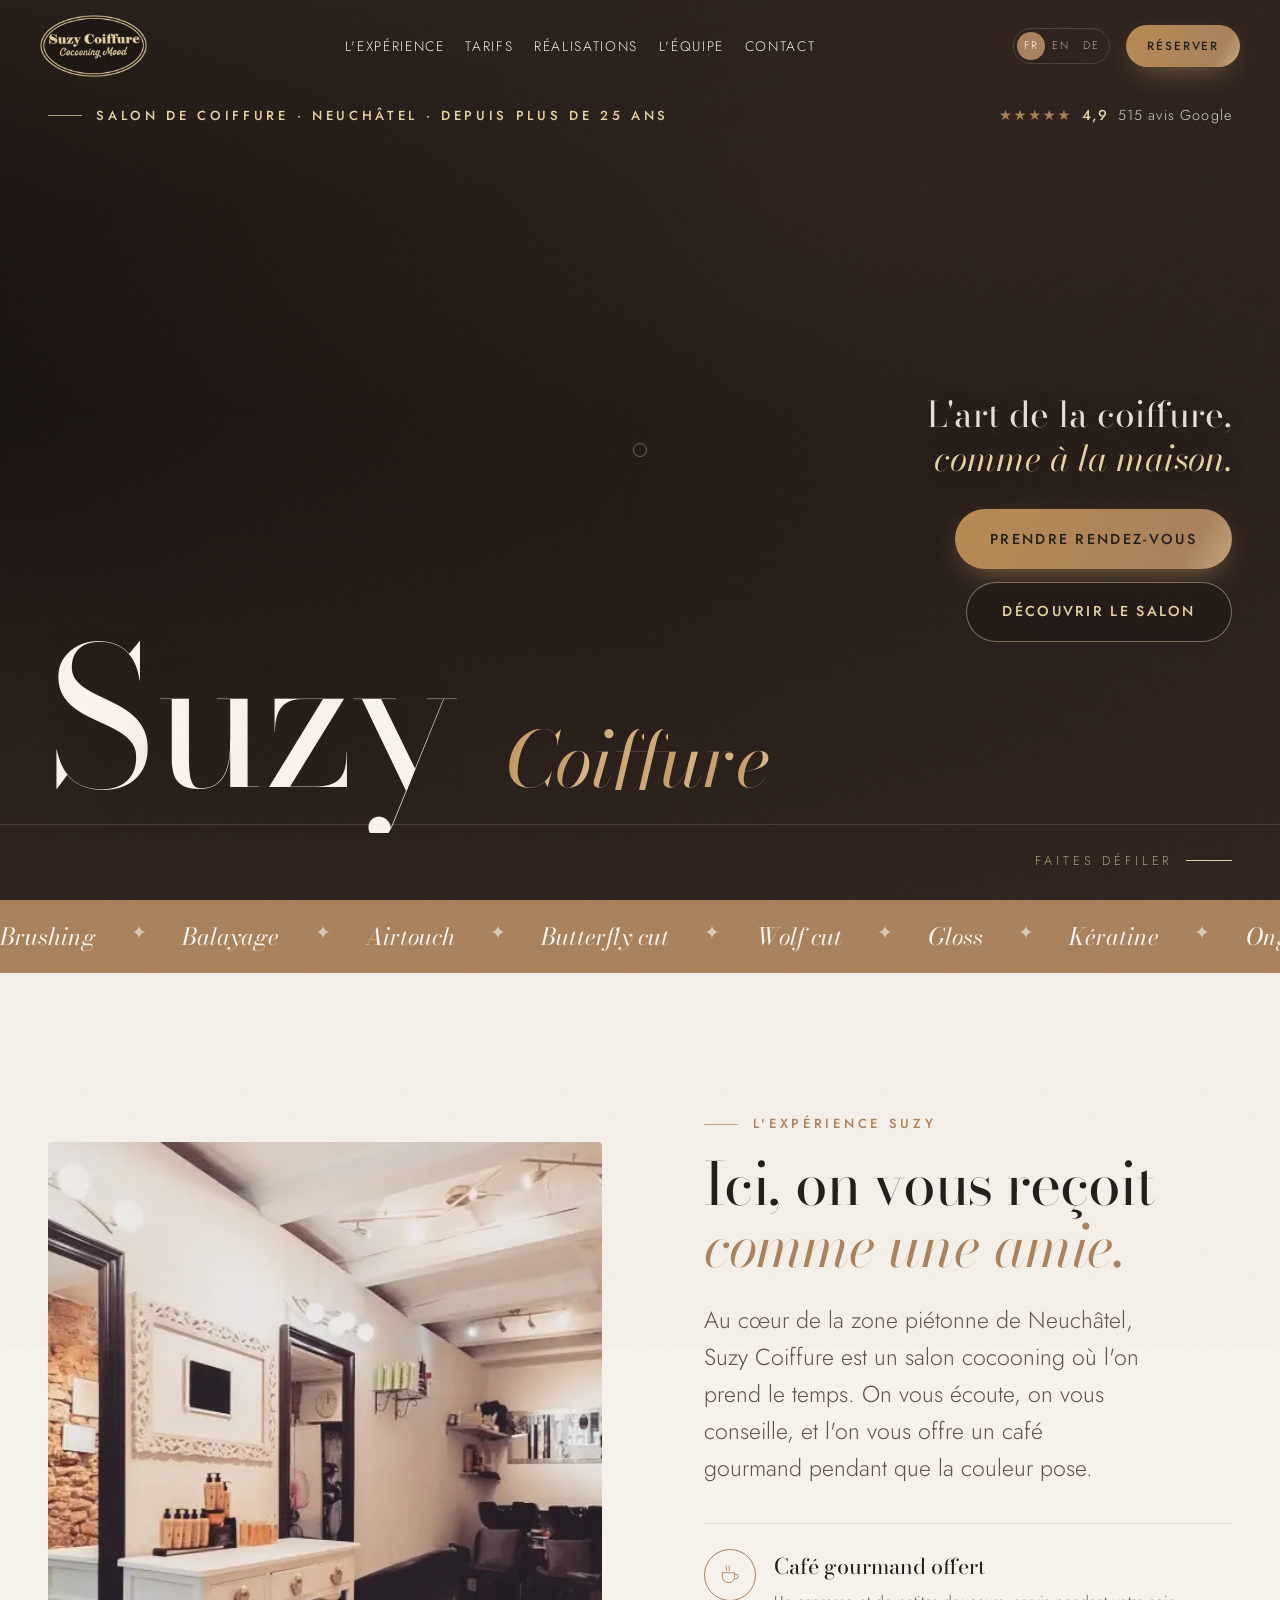
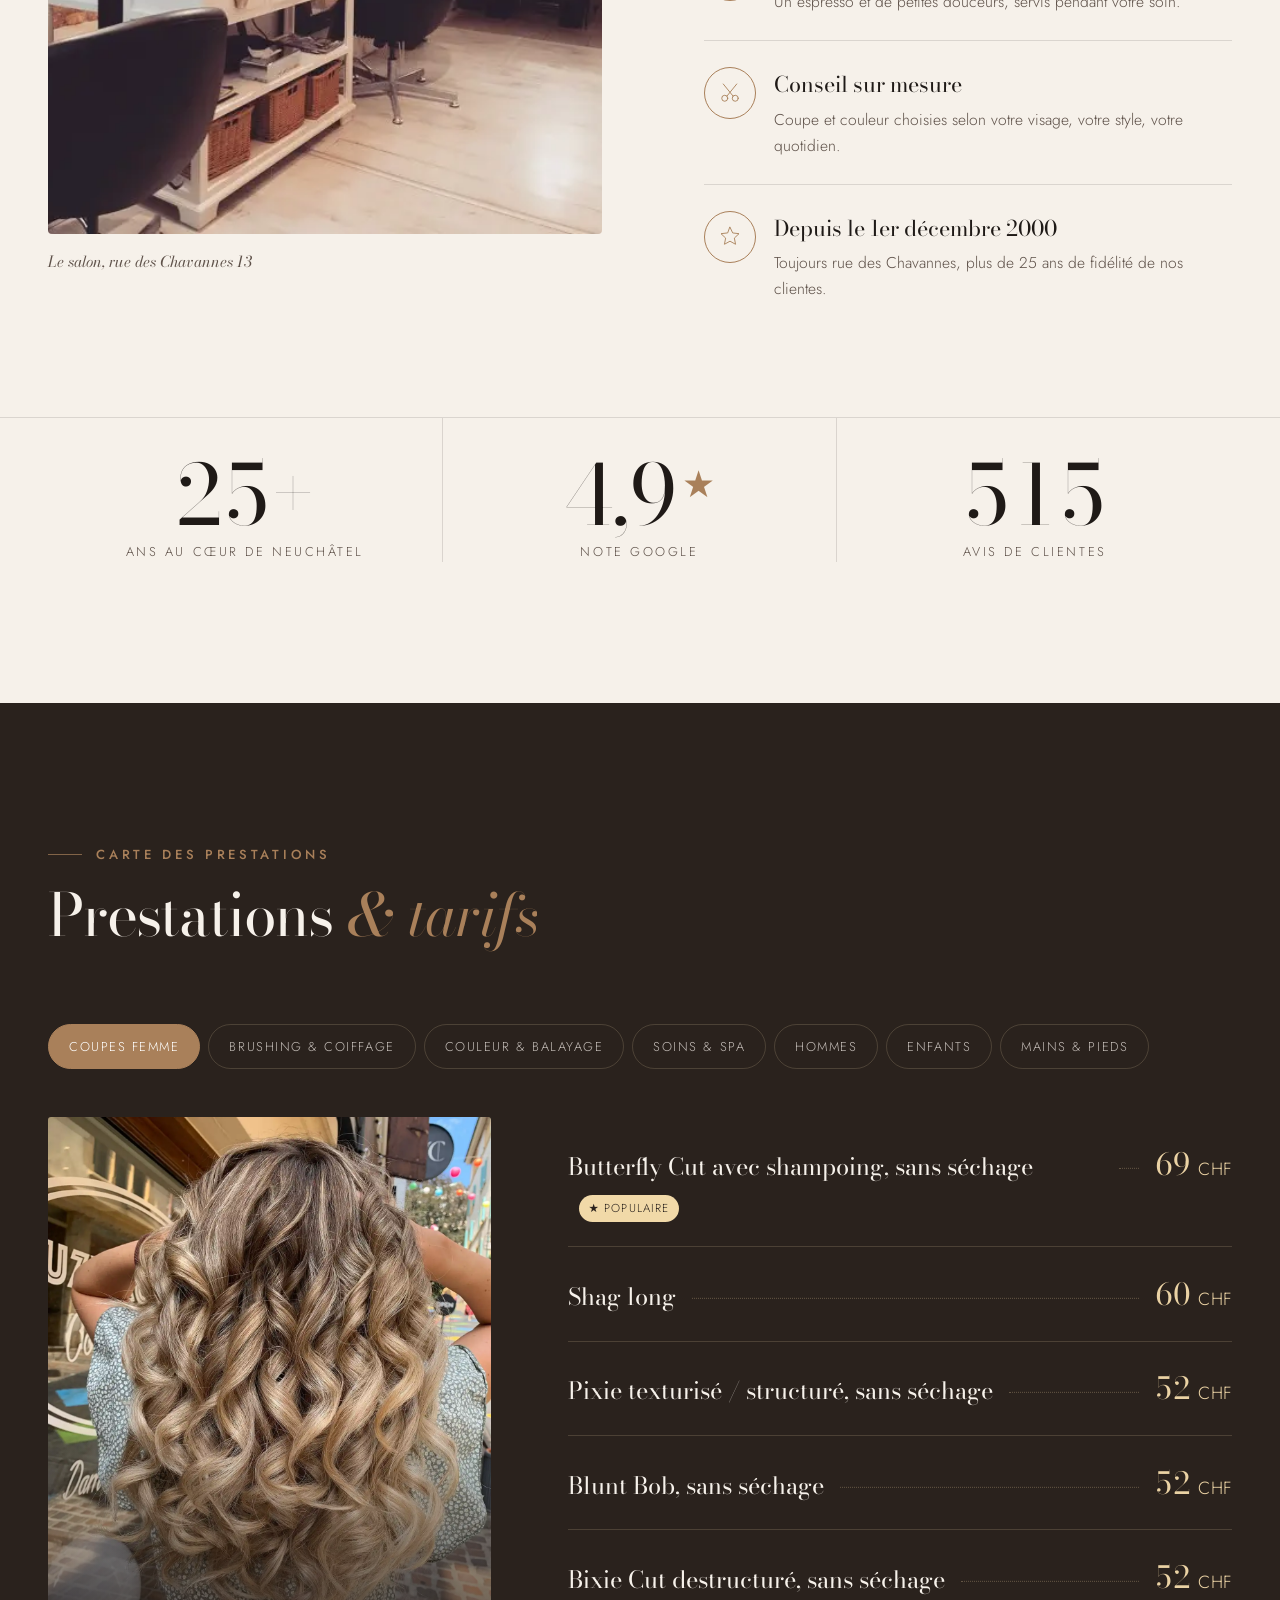
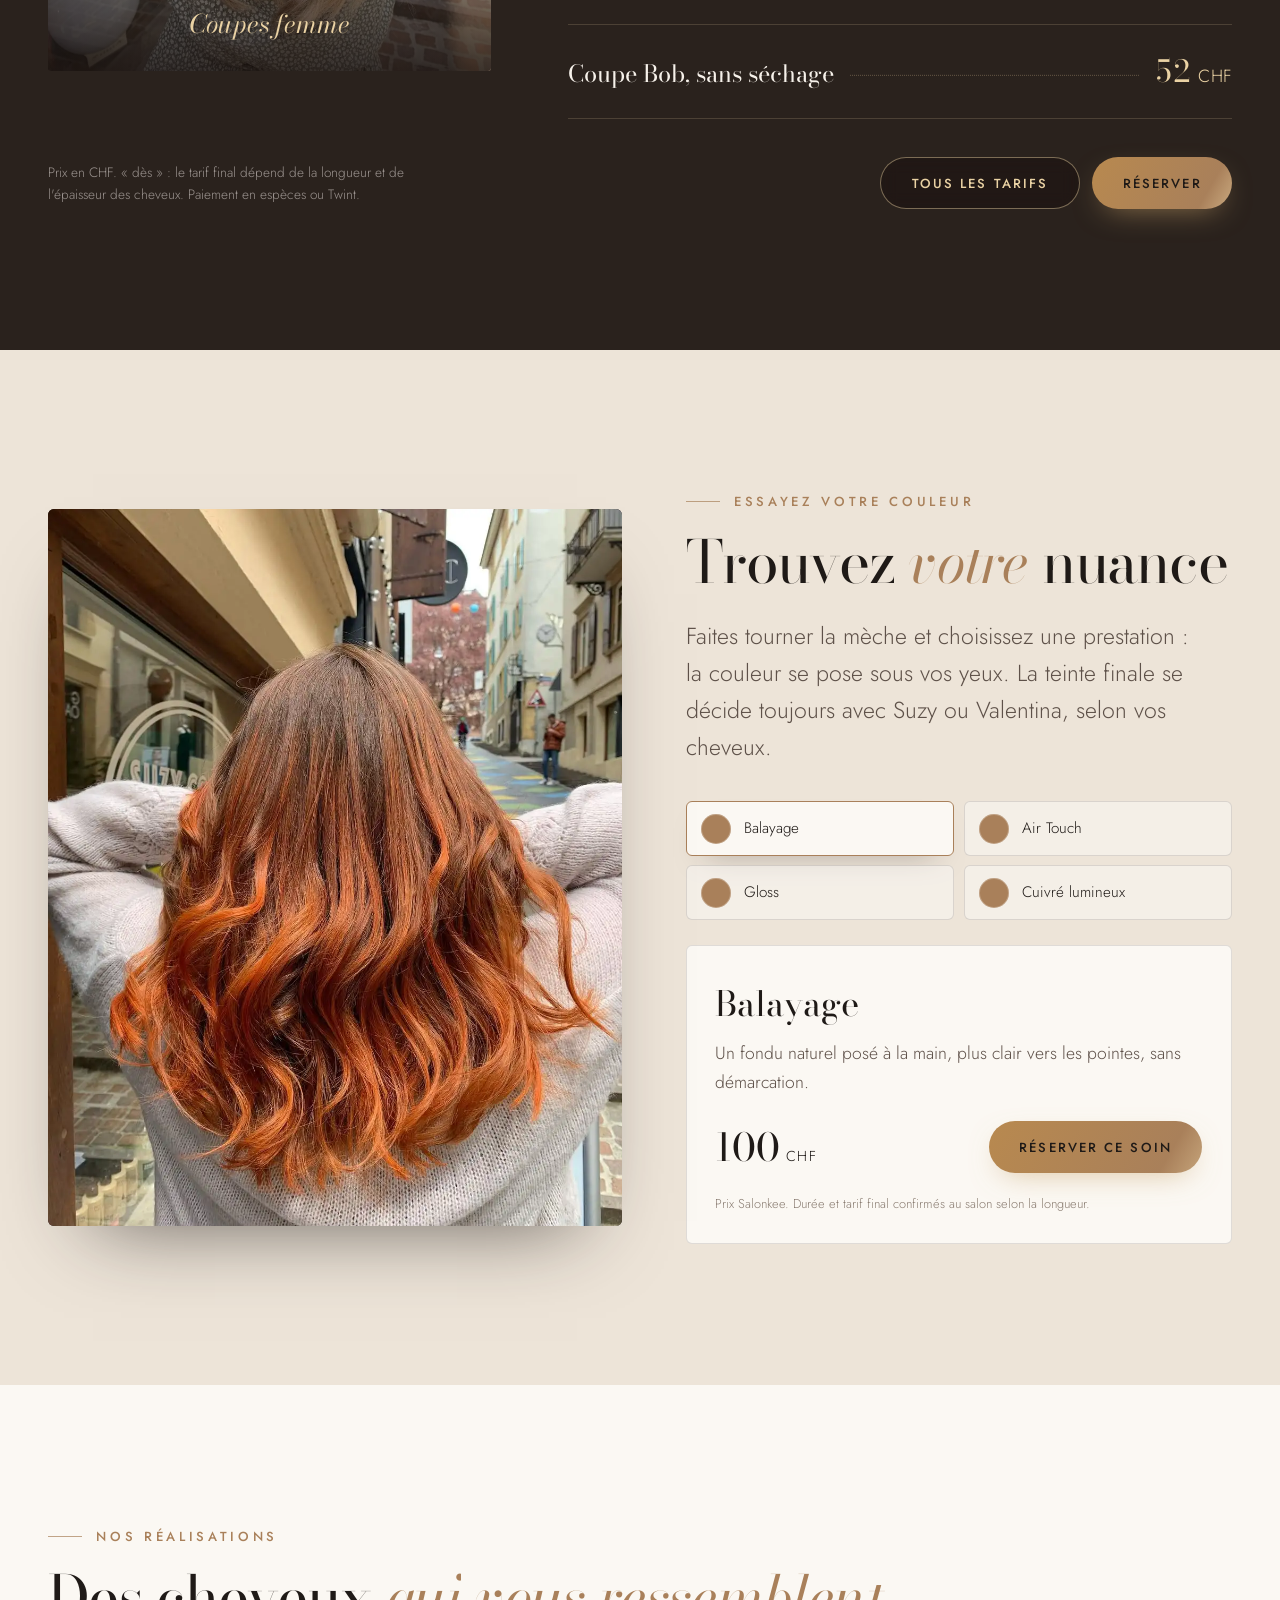
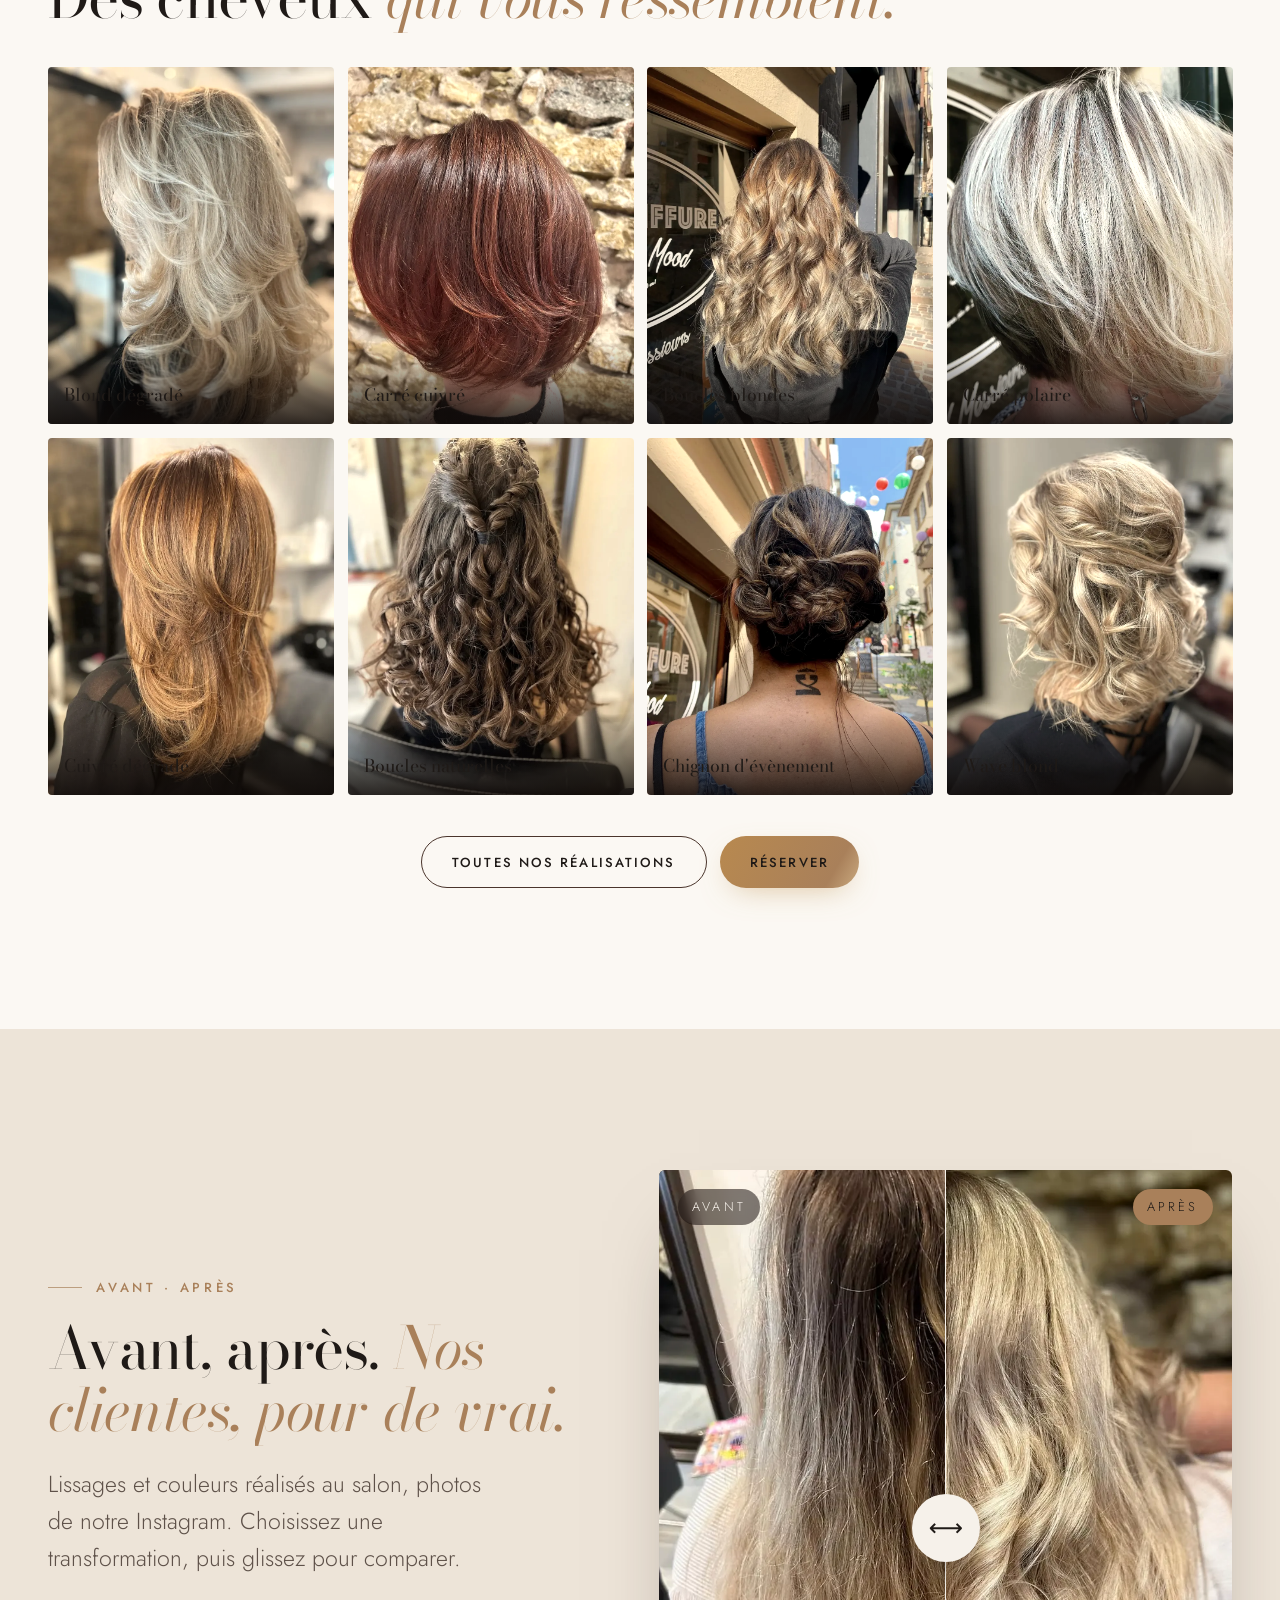
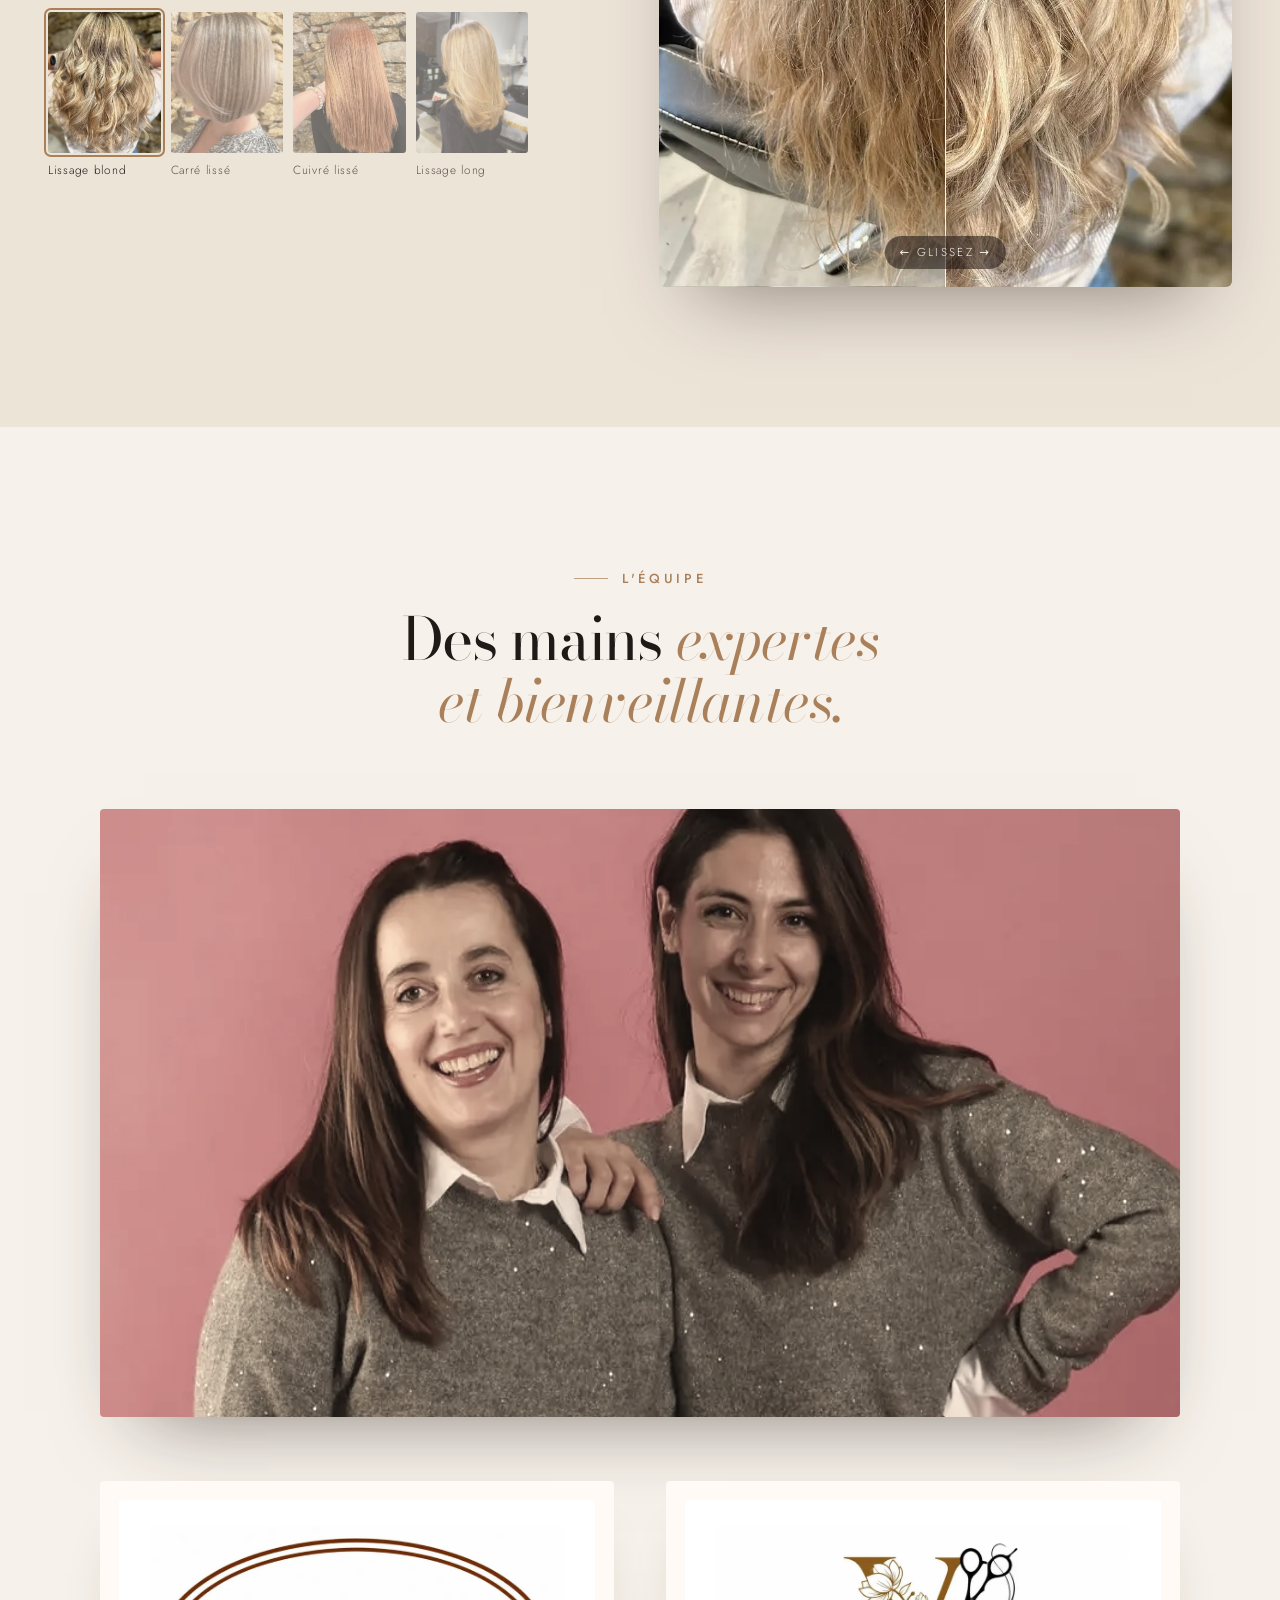
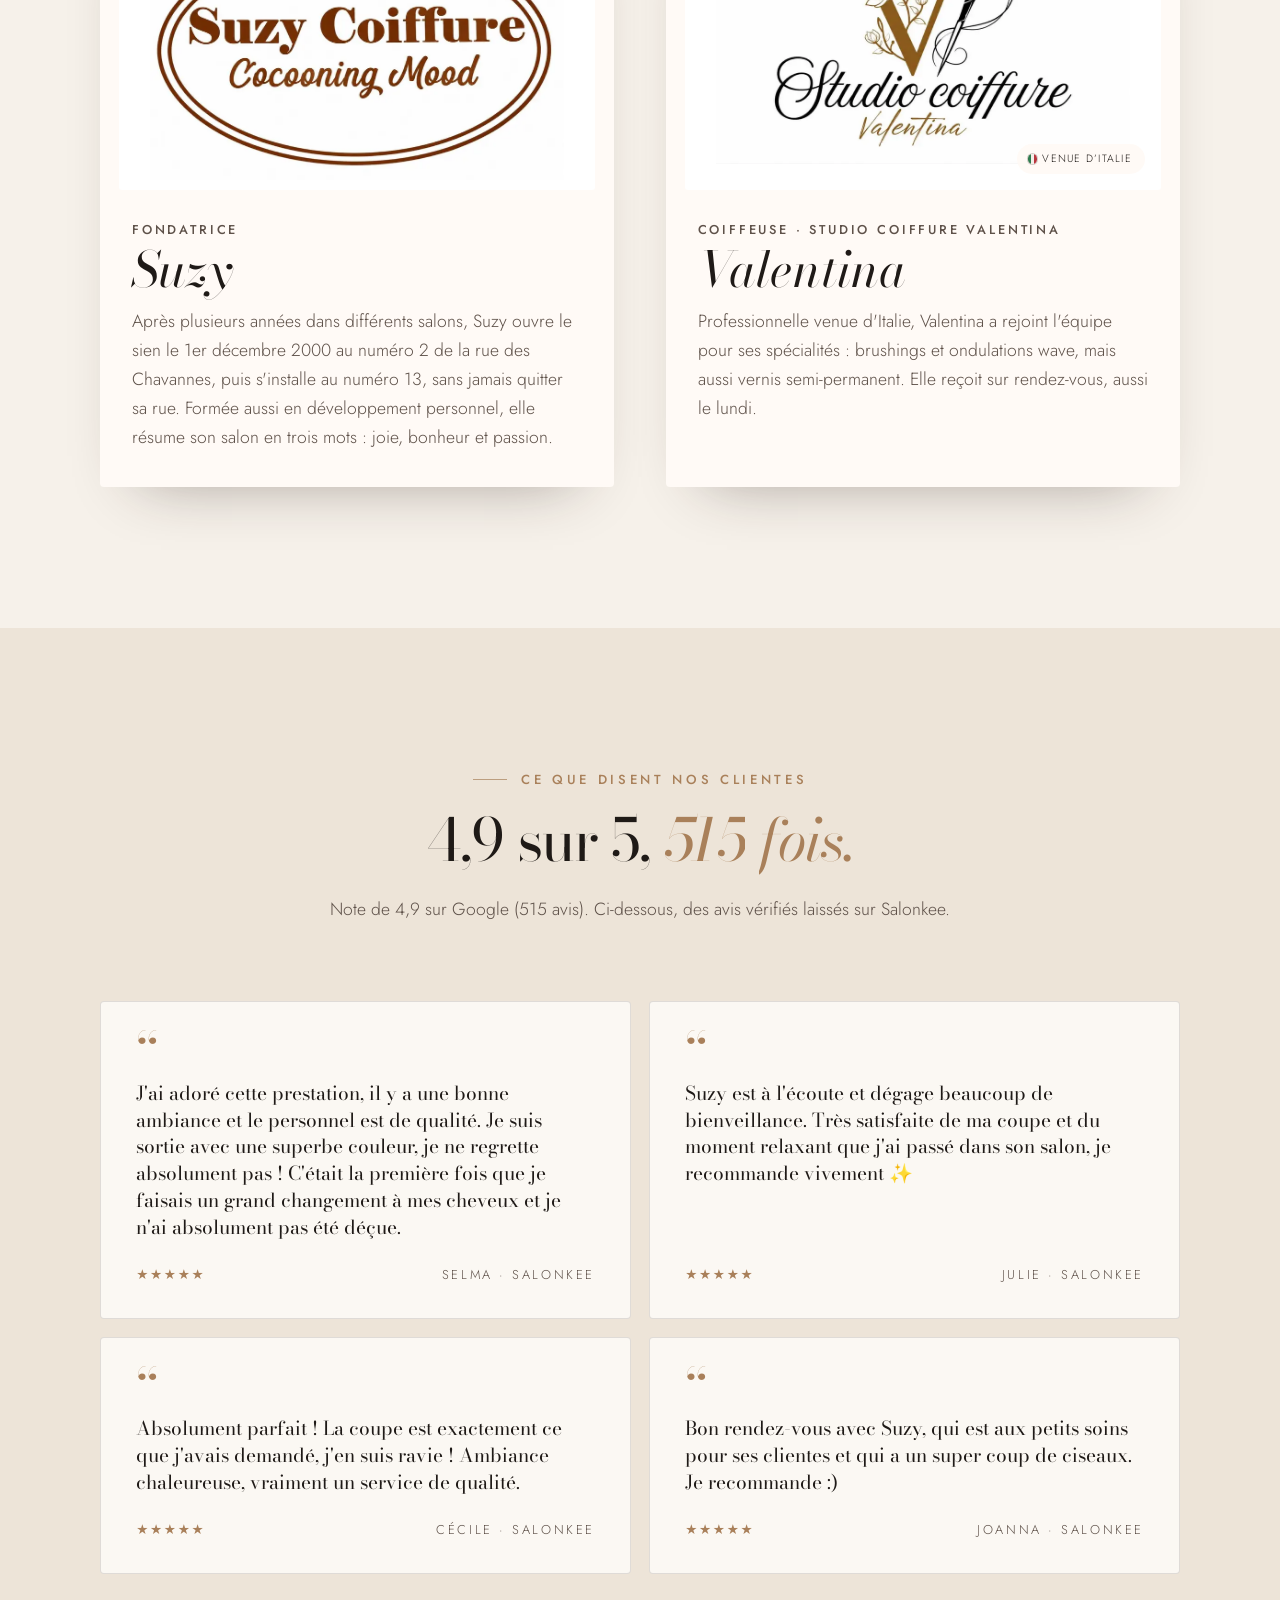
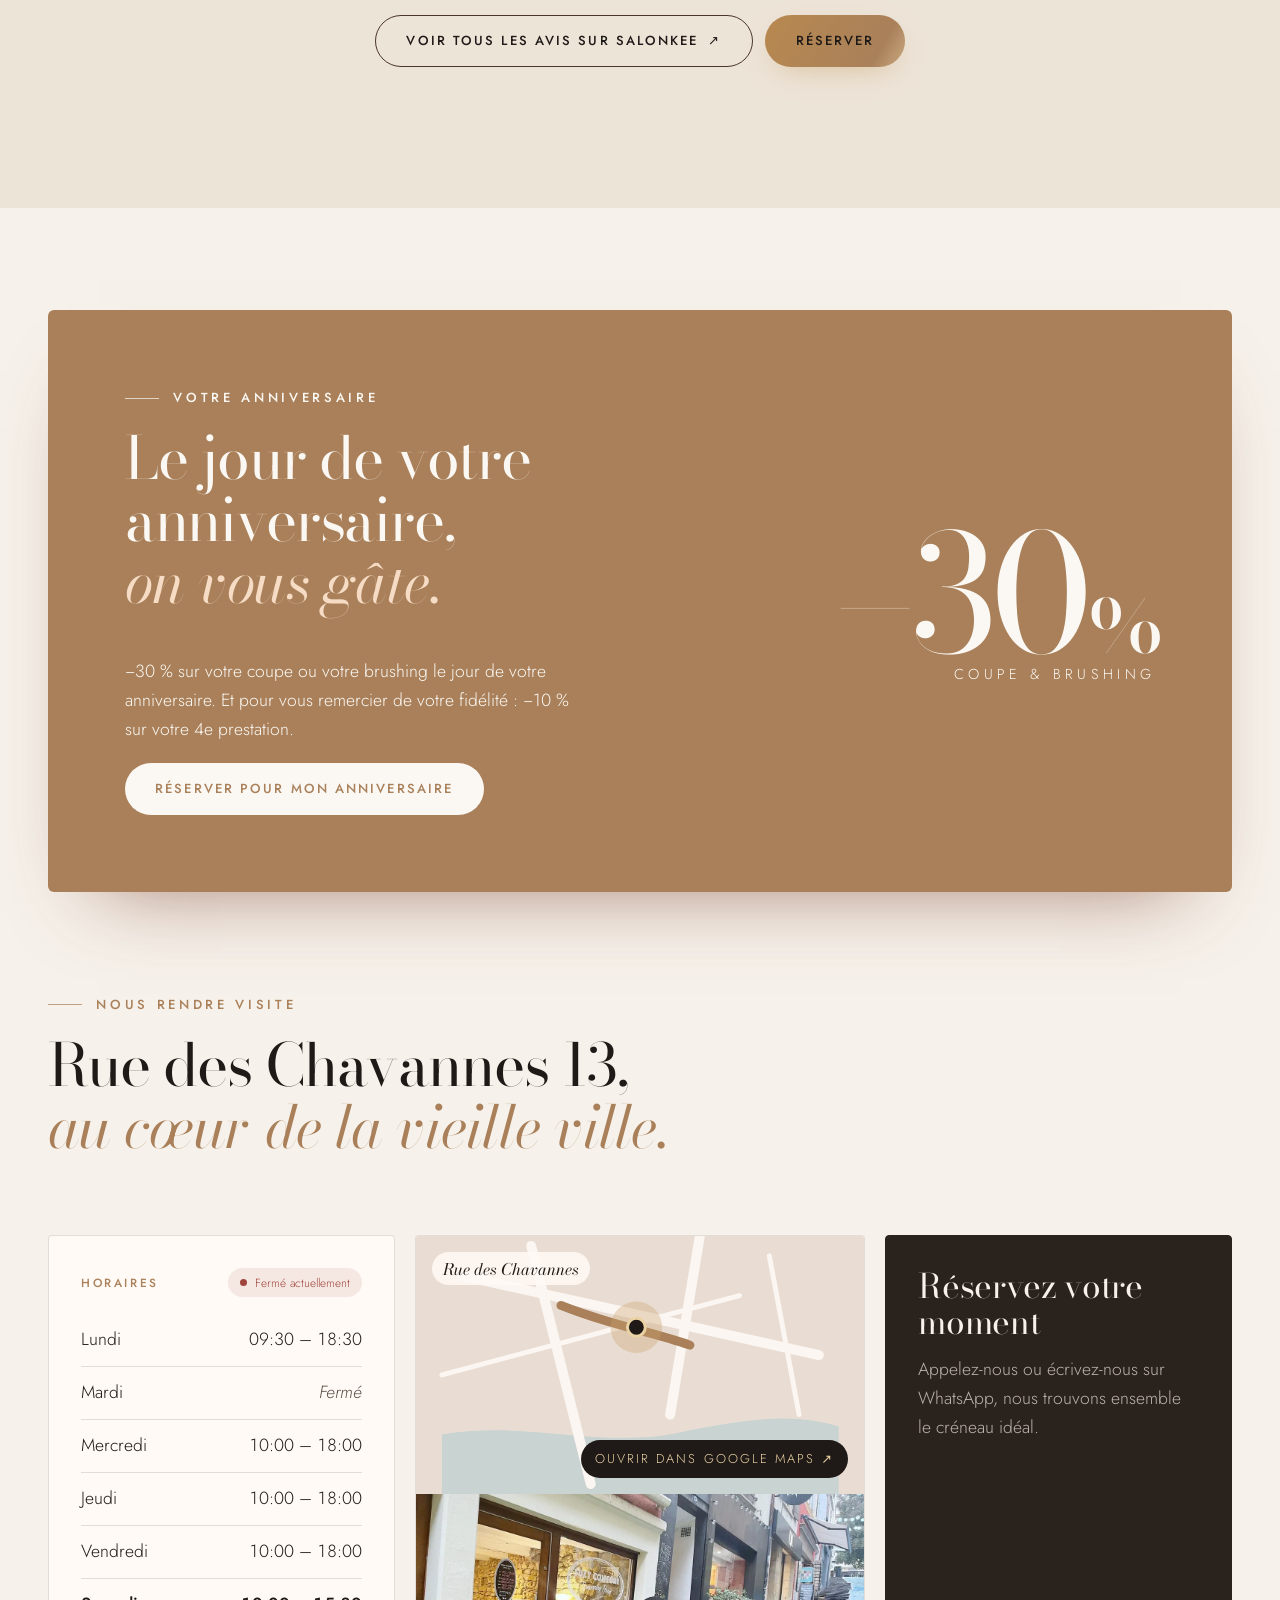
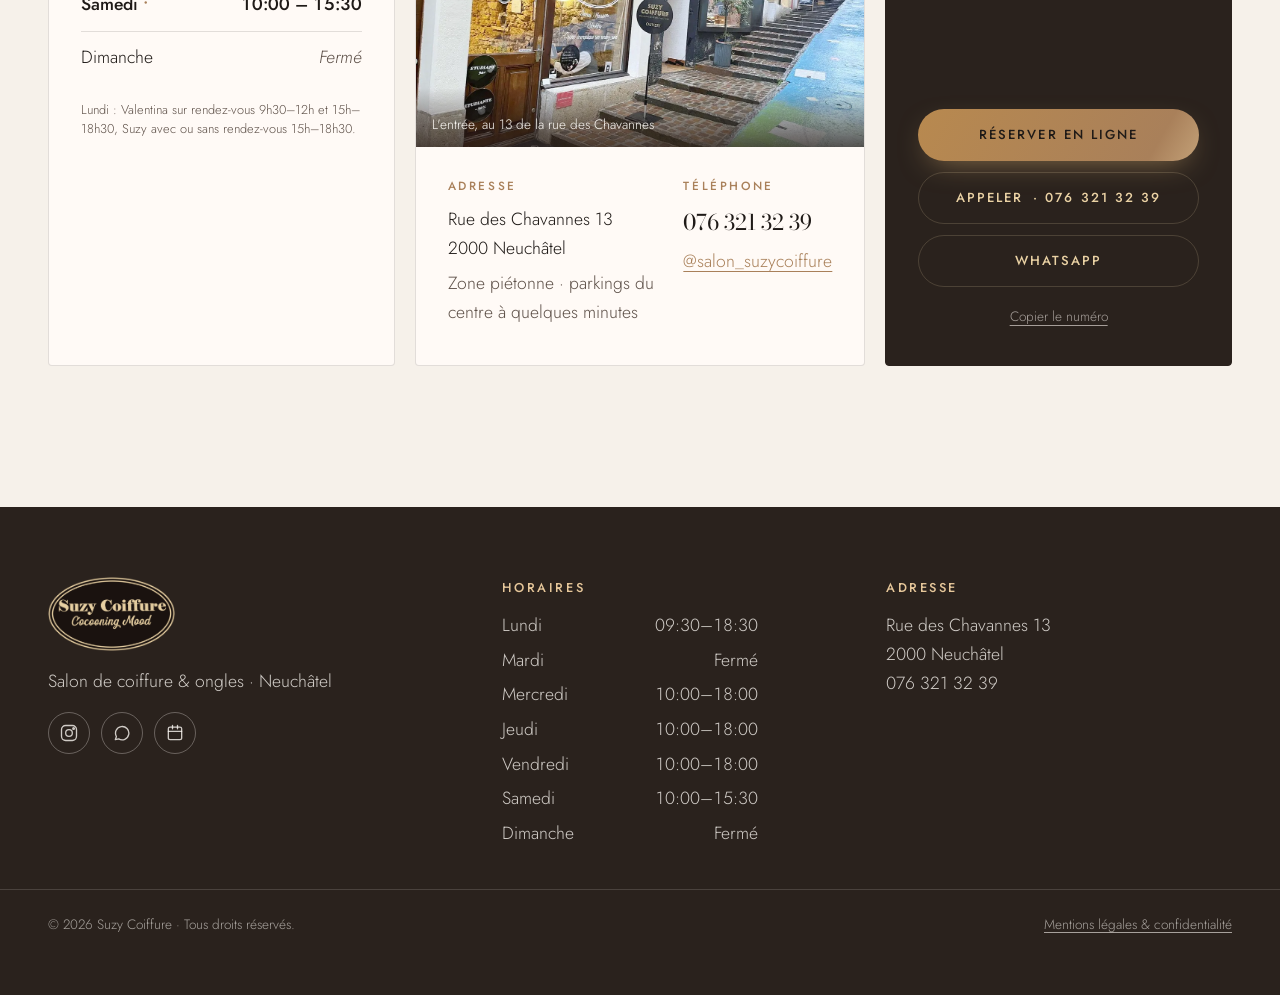
==== commit 17802080: "3D redesign: living-hair hero, 'Essayez votre couleur' lock, liquid before/after Hair strands in Web" ====
--- a/index.html
+++ b/index.html
@@ -19,9 +19,9 @@
 <link rel="apple-touch-icon" href="apple-touch-icon.png">
 <link rel="preconnect" href="https://fonts.googleapis.com">
 <link rel="preconnect" href="https://fonts.gstatic.com" crossorigin>
-<link rel="preload" as="image" href="assets/img/work/hero-blond.webp" fetchpriority="high">
+<script>try{var c=document.createElement("canvas");if(c.getContext("webgl")||c.getContext("experimental-webgl"))document.documentElement.classList.add("webgl")}catch(e){}</script>
 <link rel="stylesheet" href="https://fonts.googleapis.com/css2?family=Bodoni+Moda:ital,opsz,wght@0,6..96,400;0,6..96,500;1,6..96,400;1,6..96,500&family=Jost:wght@300;400;500&display=swap">
-<link rel="stylesheet" href="styles.css?v=1794339607">
+<link rel="stylesheet" href="styles.css?v=1794494782">
 <script type="application/ld+json">
 {"@context":"https://schema.org","@type":"HairSalon","name":"Suzy Coiffure","image":"https://suzy-coiffure.vercel.app/assets/img/og.jpg",
 "url":"https://suzy-coiffure.vercel.app/","telephone":"+41763213239","priceRange":"CHF",
@@ -106,8 +106,11 @@
     </div>
 
     <div class="hero-bar wrap">
-      <div class="slides-nav" id="slidesNav" role="tablist" aria-label="Réalisations"></div>
-      <div class="slide-name" aria-live="polite"><span class="slide-num" id="slideNum">01</span><span class="slide-label" id="slideLabel"></span></div>
+      <div class="hair-shades">
+        <span class="hs-label" data-i18n="hair.label"></span>
+        <div class="hair-dots" id="hairDots" role="radiogroup" aria-label="Teinte"></div>
+      </div>
+      <p class="hair-hint" data-i18n="hair.hint"></p>
       <div class="hero-scroll" aria-hidden="true"><span data-i18n="hero.scroll"></span><i></i></div>
     </div>
   </section>
@@ -167,6 +170,32 @@
         <div class="more-actions">
           <a class="btn btn-ghost magnetic" href="tarifs.html"><span data-i18n="more.prices"></span></a>
           <a class="btn btn-gold magnetic" href="https://salonkee.ch/salon/suzy-coiffure?lang=fr" target="_blank" rel="noopener"><span data-i18n="nav.book"></span></a>
+        </div>
+      </div>
+    </div>
+  </section>
+
+  <!-- ESSAYEZ VOTRE COULEUR -->
+  <section class="section try" id="essayez">
+    <div class="wrap try-grid">
+      <div class="try-stage">
+        <canvas id="tryCanvas" aria-label="Mèche de cheveux en 3D" role="img"></canvas>
+        <img class="try-fallback" src="assets/img/work/hero-cuivre.webp" alt="" loading="lazy">
+        <p class="try-hint" data-i18n="try.hint"></p>
+      </div>
+      <div class="try-text">
+        <p class="eyebrow" data-i18n="try.eyebrow"></p>
+        <h2 class="h2 reveal-lines" data-i18n-html="try.title"></h2>
+        <p class="lead reveal-up" data-i18n="try.text"></p>
+        <div class="try-swatches" id="trySwatches" role="radiogroup"></div>
+        <div class="try-card" aria-live="polite">
+          <h3 id="tryName"></h3>
+          <p id="tryDesc"></p>
+          <div class="try-foot">
+            <p class="try-price" id="tryPrice"></p>
+            <a class="btn btn-gold magnetic" href="https://salonkee.ch/salon/suzy-coiffure?lang=fr" target="_blank" rel="noopener"><span data-i18n="try.book"></span></a>
+          </div>
+          <p class="try-note" data-i18n="try.note"></p>
         </div>
       </div>
     </div>
@@ -379,7 +408,8 @@
 <script src="https://cdnjs.cloudflare.com/ajax/libs/gsap/3.12.5/gsap.min.js"></script>
 <script src="https://cdnjs.cloudflare.com/ajax/libs/gsap/3.12.5/ScrollTrigger.min.js"></script>
 <script src="https://cdn.jsdelivr.net/npm/lenis@1.1.13/dist/lenis.min.js"></script>
-<script src="i18n.js?v=1794339607"></script>
-<script src="main.js?v=1794339607"></script>
+<script src="hair.js?v=1794494782"></script>
+<script src="i18n.js?v=1794494782"></script>
+<script src="main.js?v=1794494782"></script>
 </body>
 </html>
--- a/styles.css
+++ b/styles.css
@@ -872,3 +872,82 @@
   .bday .btn { white-space: normal; text-align: center; max-width: 100%; }
   .ht-2 { margin-top: .5em; }
 }
+
+/* =====================================================================
+   Refonte 3D : palette ivoire / sable / bronze, cheveux vivants, mèche, avant/après liquide
+   ===================================================================== */
+:root {
+  --porcelain: #f6f1ea;
+  --milk: #fbf8f3;
+  --blush: #ede4d8;
+  --sand: #ede4d8;
+  --ink: #1f1a17;
+  --ink-soft: #5e5149;
+  --taupe: #8a7d72;
+  --bronze: #a9805a;
+  --gold: #a9805a;
+  --terracotta: #a9805a;
+  --cocoa: #2a221d;
+  --espresso: #1f1a17;
+  --line-light: rgba(31, 26, 23, .13);
+  --ease: cubic-bezier(.22, 1, .36, 1);
+}
+.services .srv-tab[aria-selected="true"], .lang button.is-active { color: #fff; }
+
+/* hero : fond sombre immédiat si WebGL, la photo reste pour les autres */
+.webgl .hero-media { background: radial-gradient(120% 90% at 70% 20%, #2b1f18, #140e0b 70%); }
+.hero.has-gl .hero-veil { background:
+    linear-gradient(180deg, rgba(20, 14, 11, .5) 0%, rgba(20, 14, 11, 0) 26%, rgba(20, 14, 11, 0) 50%, rgba(20, 14, 11, .55) 78%, rgba(20, 14, 11, .85) 100%),
+    linear-gradient(270deg, rgba(20, 14, 11, .55), rgba(20, 14, 11, 0) 46%); }
+.hero-canvas { touch-action: pan-y; }
+.hair-shades { display: none; align-items: center; gap: 1.1rem; min-width: 0; }
+.hero.has-gl .hair-shades { display: flex; }
+.hs-label { font-size: .72rem; letter-spacing: .26em; text-transform: uppercase; color: rgba(234, 210, 164, .75); }
+.hair-dots { display: flex; gap: .4rem; flex-wrap: wrap; }
+.hd { display: inline-flex; align-items: center; gap: .5rem; padding: .4rem .8rem .4rem .45rem; border-radius: 999px; border: 1px solid rgba(246, 241, 234, .16); color: rgba(246, 241, 234, .8); font-size: .8rem; letter-spacing: .06em; transition: border-color .5s var(--ease), background .5s var(--ease), color .5s var(--ease); }
+.hd i { width: 18px; height: 18px; border-radius: 50%; background: radial-gradient(circle at 35% 30%, #fff8 0 12%, transparent 40%), var(--c); box-shadow: 0 0 0 2px rgba(0, 0, 0, .25); transition: transform .6s var(--ease); }
+.hd:hover { border-color: rgba(246, 241, 234, .45); color: #fff; }
+.hd[aria-checked="true"] { background: rgba(246, 241, 234, .1); border-color: var(--gold-light); color: #fff; }
+.hd[aria-checked="true"] i { transform: scale(1.2); box-shadow: 0 0 0 2px var(--gold-light); }
+.hair-hint { display: none; margin: 0; font-family: var(--f-display); font-style: italic; font-size: 1rem; color: rgba(246, 241, 234, .6); }
+@media (hover: hover) and (pointer: fine) { .hero.has-gl .hair-hint { display: block; } }
+@media (max-width: 760px) {
+  .hs-label { display: none; }
+  .hd { padding: .35rem .6rem .35rem .35rem; font-size: .74rem; }
+  .hd span { display: none; }
+  .hd[aria-checked="true"] span { display: inline; }
+}
+
+/* ESSAYEZ VOTRE COULEUR */
+.try { background: var(--sand); }
+.try-grid { display: grid; grid-template-columns: minmax(0, 1.05fr) minmax(0, 1fr); gap: clamp(2rem, 5vw, 5.5rem); align-items: center; }
+.try-stage { position: relative; aspect-ratio: 4 / 5; max-width: 100%; border-radius: 6px; overflow: hidden;
+  background: radial-gradient(70% 60% at 50% 35%, #3a2c23, #1a1310 75%); box-shadow: 0 40px 80px -45px rgba(31, 26, 23, .7); }
+.try-stage canvas { position: absolute; inset: 0; width: 100%; height: 100%; display: block; cursor: grab; touch-action: pan-y; }
+.try-stage canvas:active { cursor: grabbing; }
+.try-fallback { position: absolute; inset: 0; width: 100%; height: 100%; object-fit: cover; }
+.try.has-gl .try-fallback { display: none; }
+.try-hint { position: absolute; left: 0; right: 0; bottom: 1.2rem; margin: 0; text-align: center; font-size: .72rem; letter-spacing: .24em; text-transform: uppercase; color: rgba(246, 241, 234, .6); pointer-events: none; }
+.try:not(.has-gl) .try-hint { display: none; }
+.try-text .lead { max-width: 40ch; }
+.try-swatches { display: grid; grid-template-columns: repeat(2, minmax(0, 1fr)); gap: .6rem; margin-bottom: 1.6rem; }
+.try-sw { display: flex; align-items: center; gap: .8rem; padding: .7rem .9rem; border-radius: 6px; border: 1px solid var(--line-light); background: rgba(255, 255, 255, .4); text-align: left; font-size: .95rem; color: var(--ink); transition: border-color .5s var(--ease), background .5s var(--ease), transform .5s var(--ease); }
+.try-sw i { width: 30px; height: 30px; border-radius: 50%; flex: none; box-shadow: inset 0 0 0 1px rgba(255, 255, 255, .25); }
+.try-sw:hover { transform: translateY(-2px); border-color: var(--taupe); }
+.try-sw[aria-checked="true"] { background: var(--milk); border-color: var(--bronze); box-shadow: 0 14px 30px -20px rgba(31, 26, 23, .5); }
+.try-card { background: var(--milk); border-radius: 6px; padding: clamp(1.2rem, 2.5vw, 1.8rem); border: 1px solid var(--line-light); }
+.try-card h3 { margin: 0 0 .4rem; font-family: var(--f-display); font-weight: 400; font-size: clamp(1.6rem, 1.2rem + 1.2vw, 2.2rem); }
+.try-card p { margin: 0; color: var(--ink-soft); }
+.try-foot { display: flex; align-items: center; justify-content: space-between; gap: 1rem; flex-wrap: wrap; margin: 1.2rem 0 .9rem; }
+.try-price { font-size: .9rem; letter-spacing: .1em; color: var(--ink) !important; }
+.try-price b { font-family: var(--f-display); font-weight: 400; font-size: 2.4rem; letter-spacing: 0; }
+.try-note { font-size: .8rem; color: var(--taupe) !important; }
+@media (max-width: 860px) { .try-grid { grid-template-columns: minmax(0, 1fr); } .try-stage { aspect-ratio: 1 / 1; } }
+
+/* AVANT / APRÈS liquide */
+.ba-canvas { position: absolute; inset: 0; width: 100%; height: 100%; display: block; opacity: 0; transition: opacity .8s var(--ease); pointer-events: none; }
+.ba-gl .ba-canvas { opacity: 1; }
+.ba-gl .ba-before-wrap, .ba-gl .ba-after { opacity: 0; }
+.ba-gl .ba-handle { background: transparent; }
+.ba-gl .ba-handle span { width: 46px; height: 46px; background: rgba(246, 241, 234, .9); }
+@media (max-width: 760px) { .hero.has-gl .hero-bar { padding-bottom: calc(92px + env(safe-area-inset-bottom, 0px)); } }
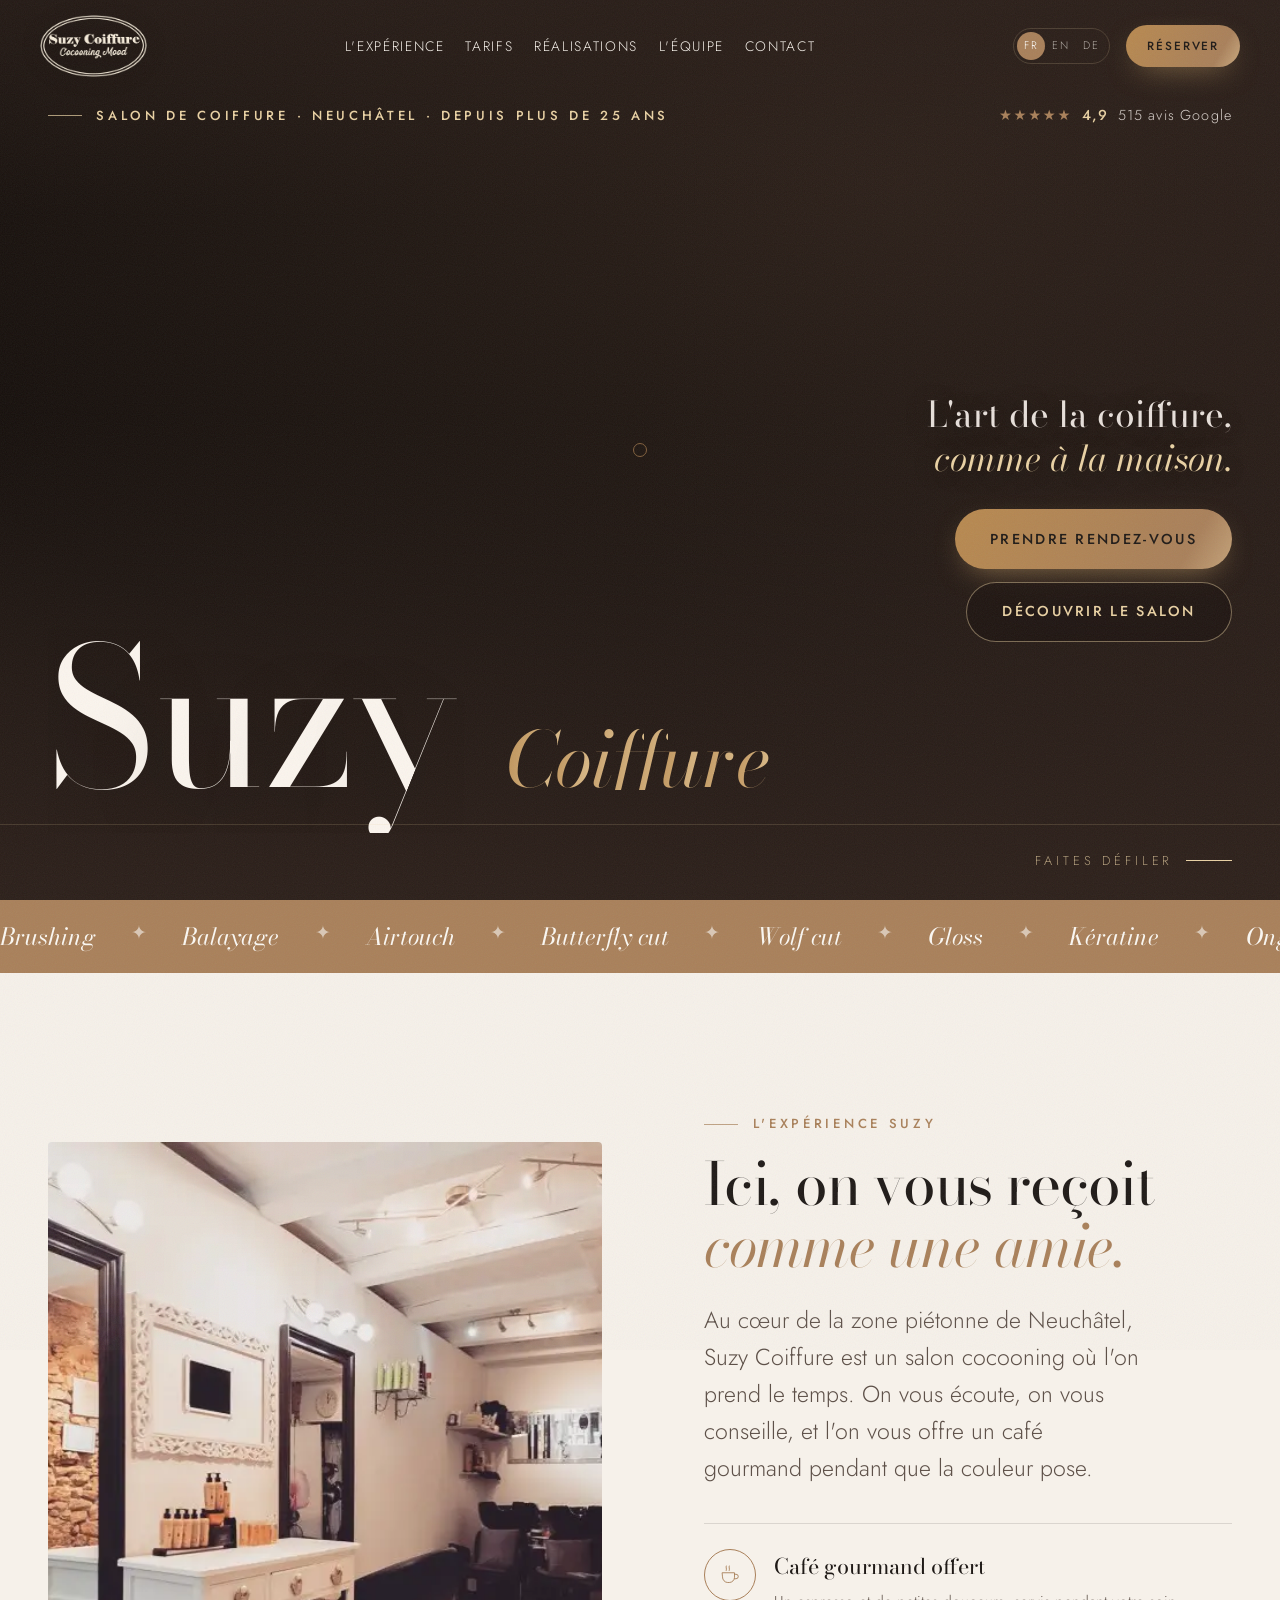
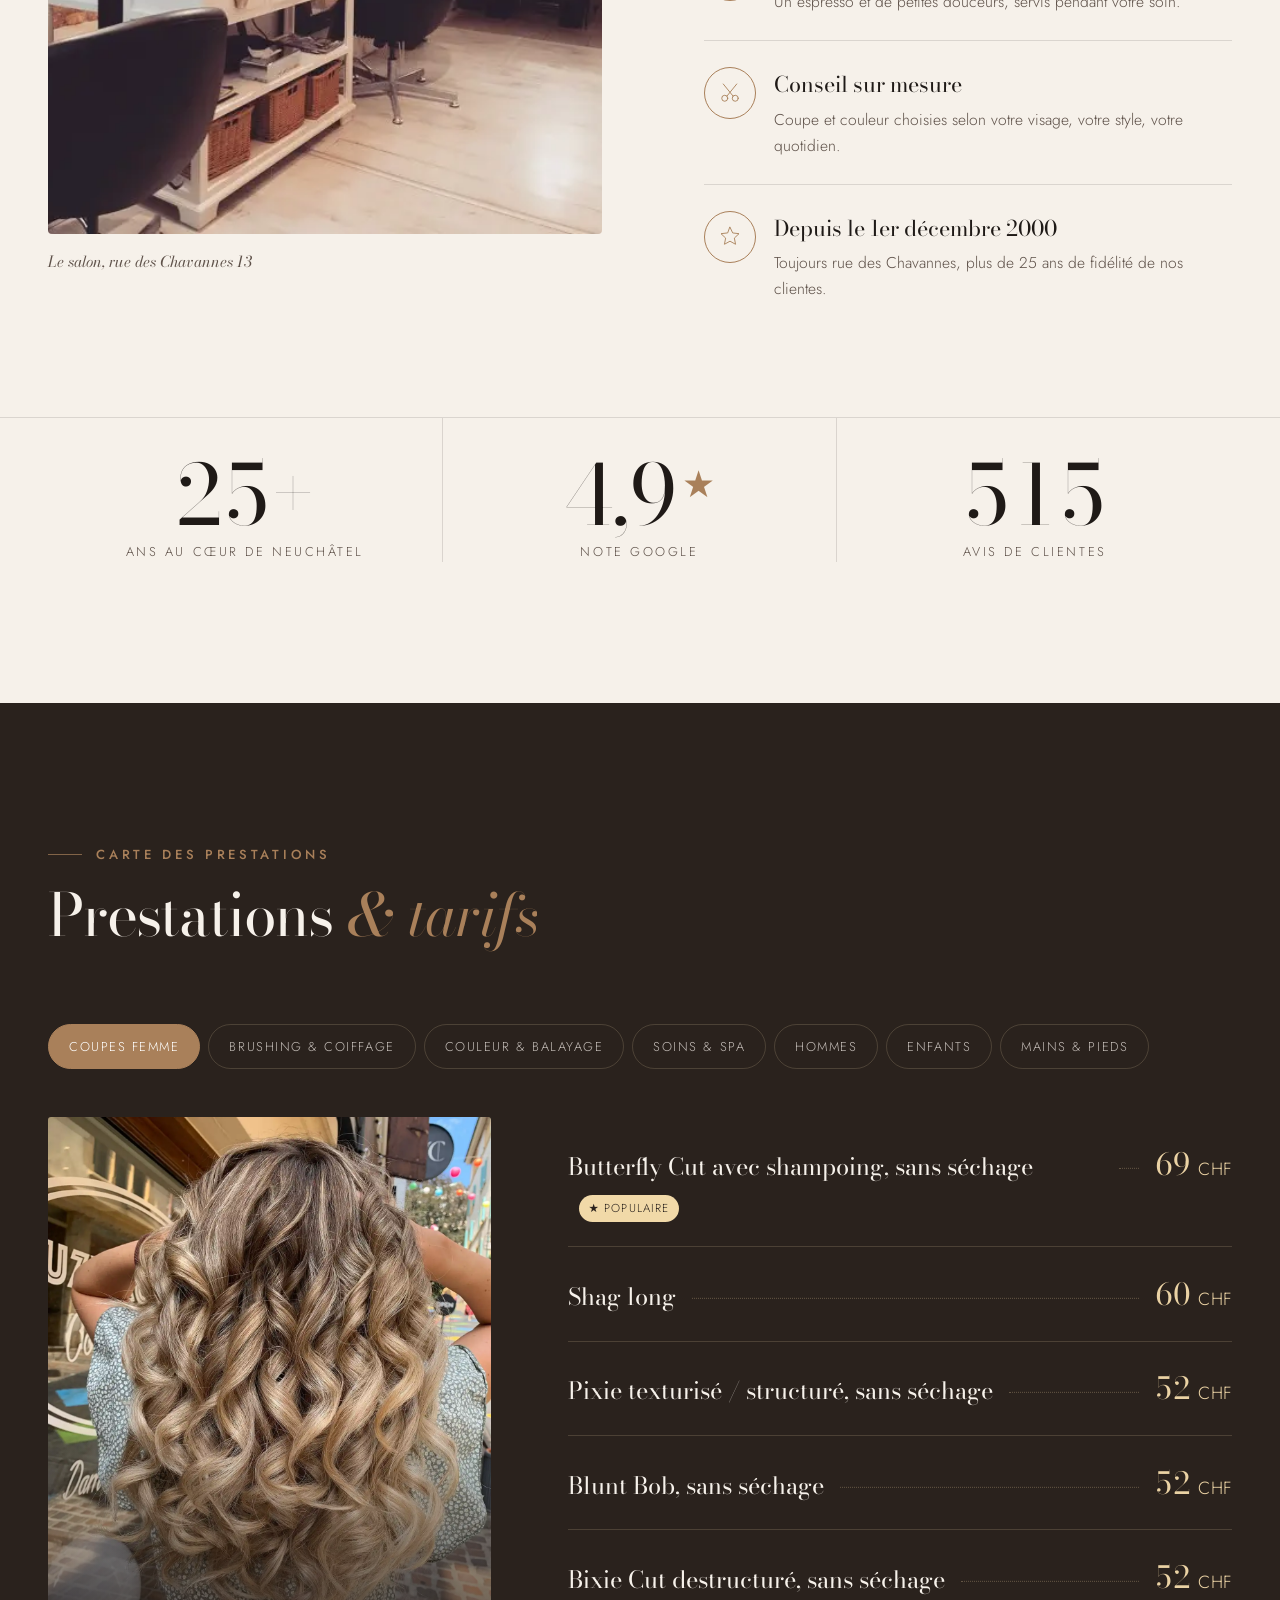
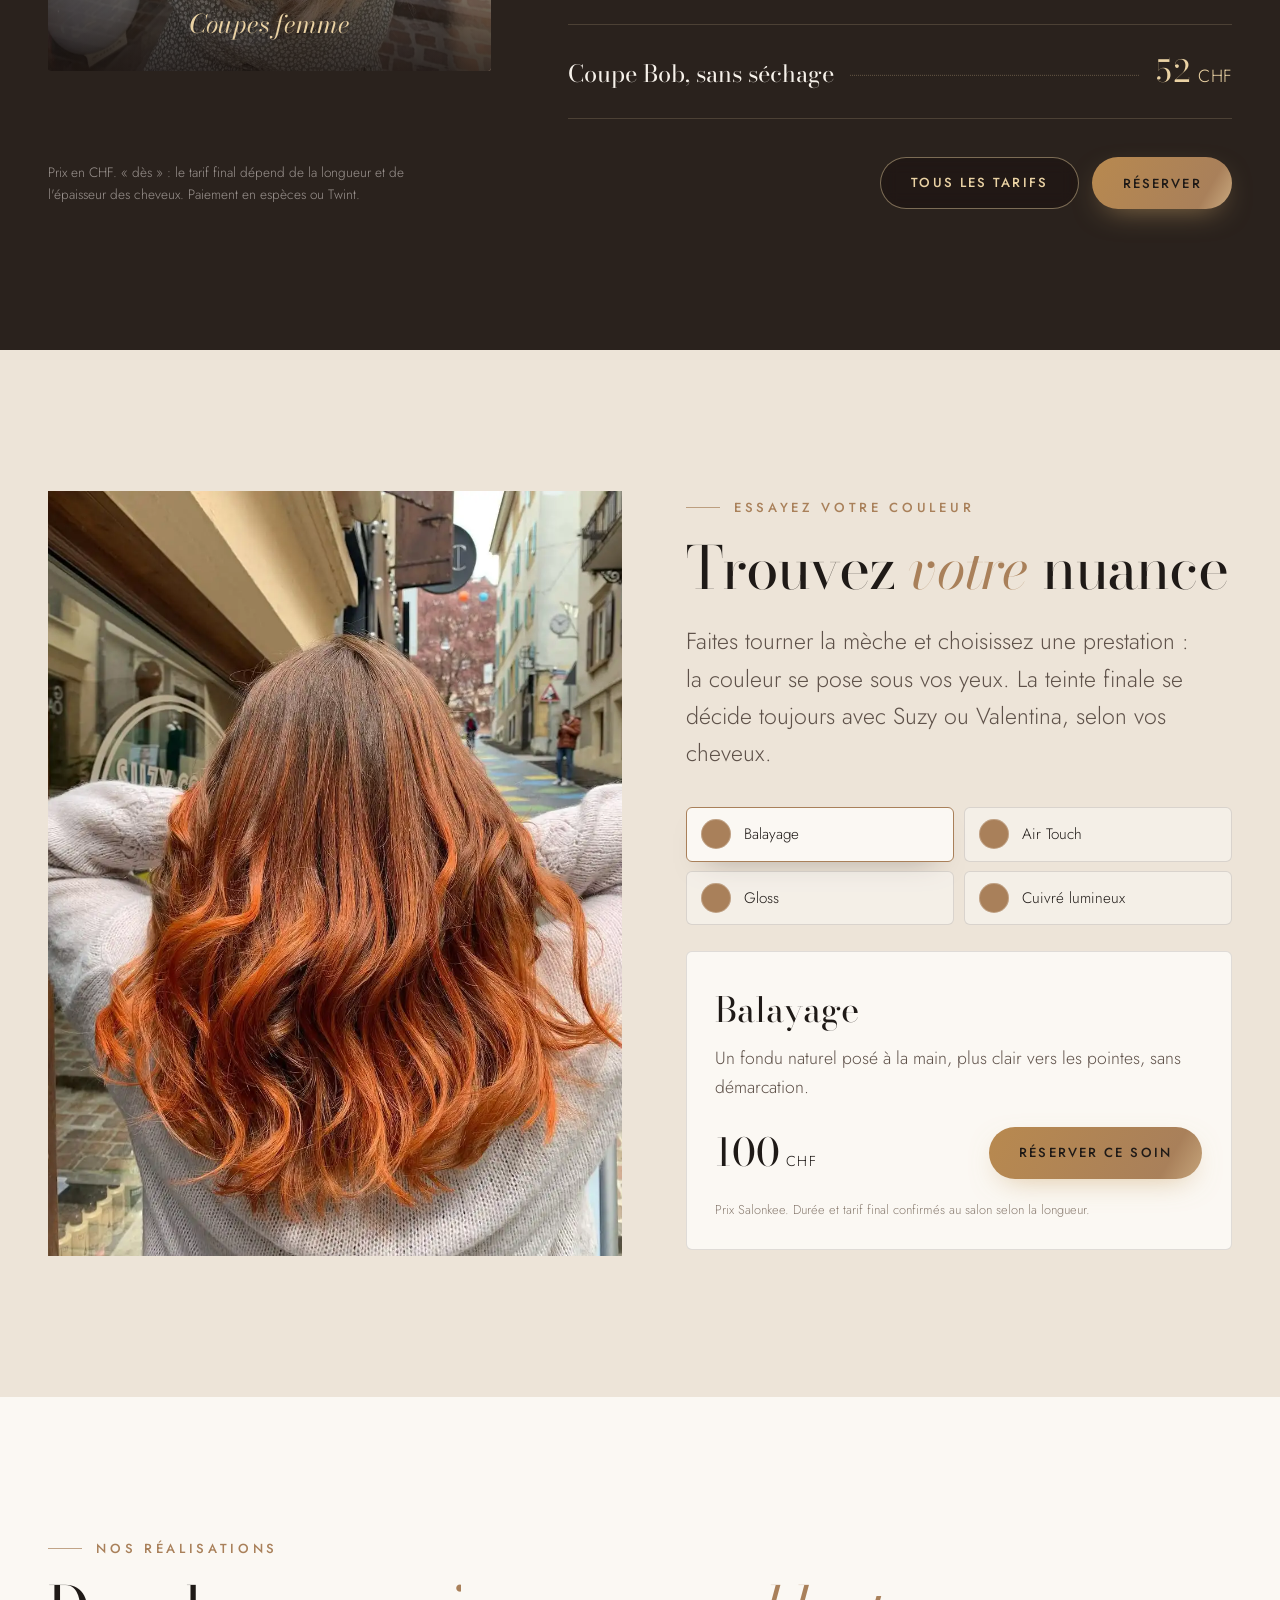
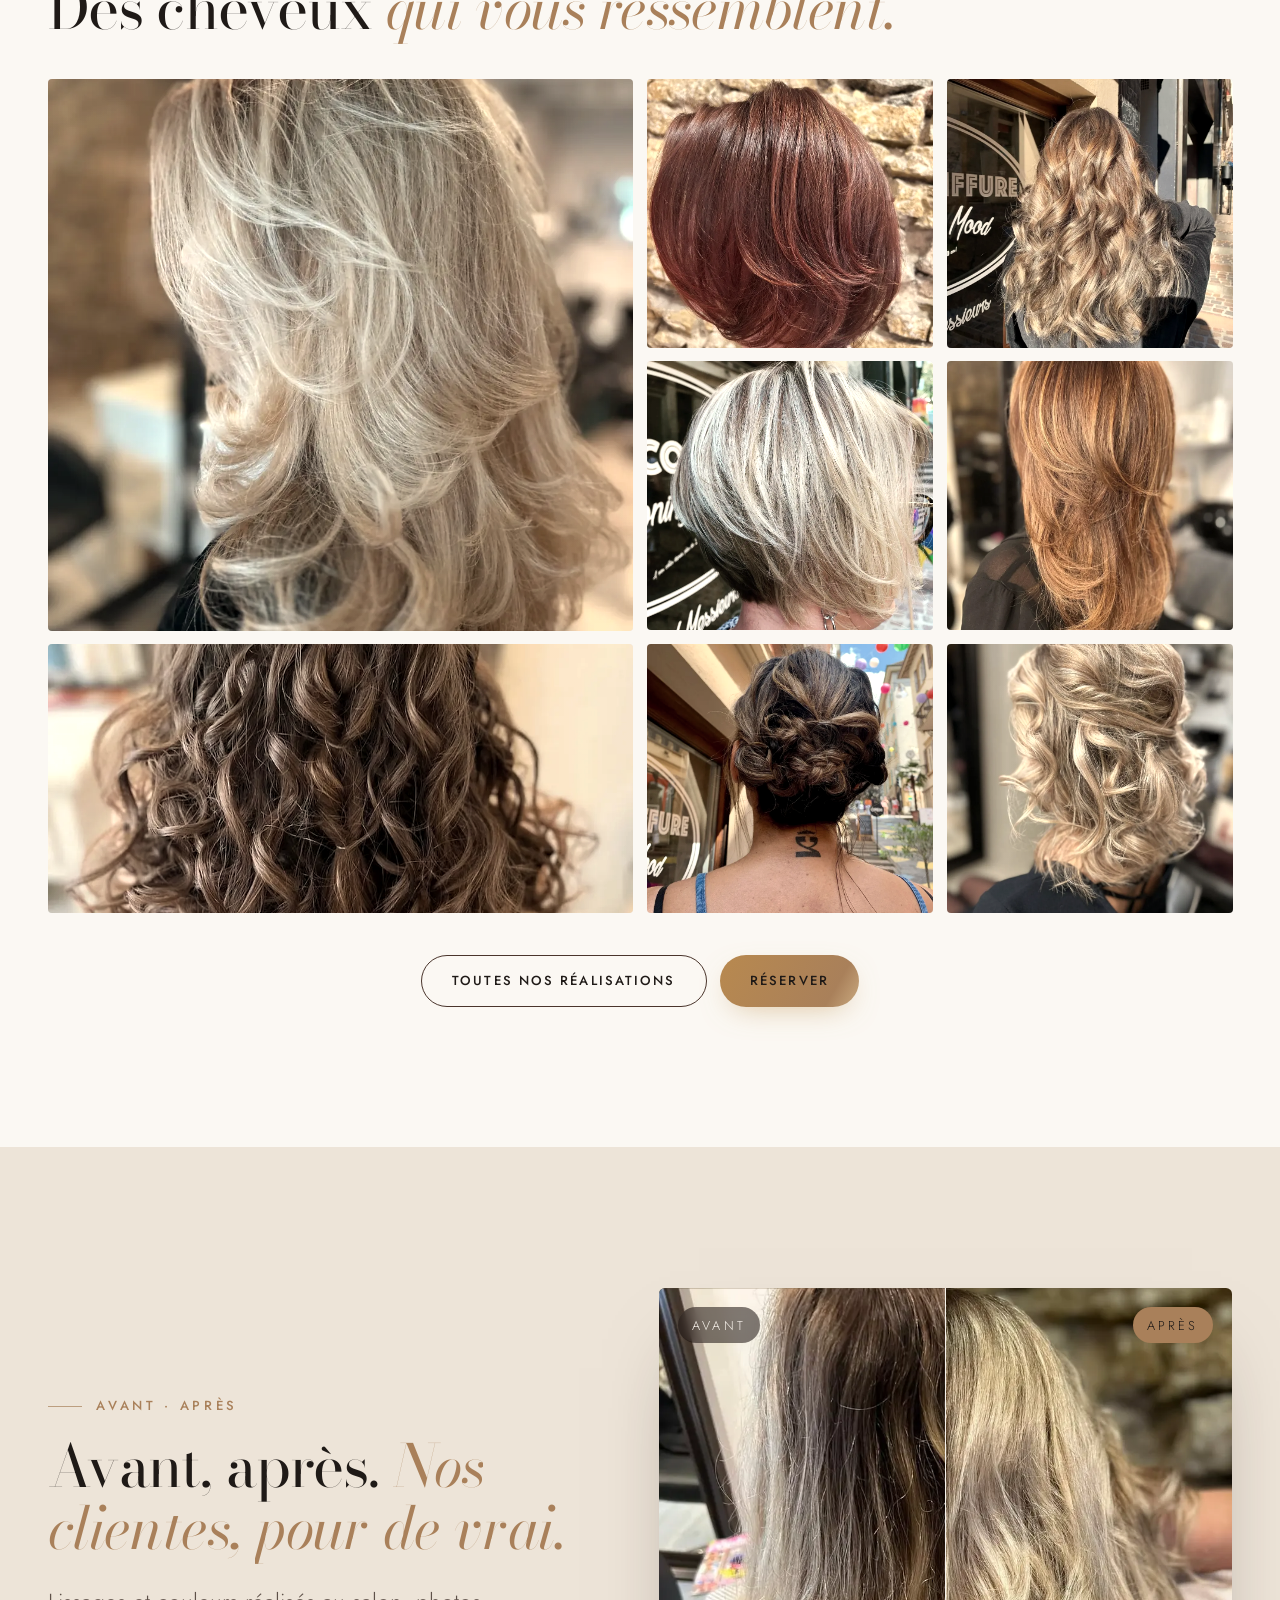
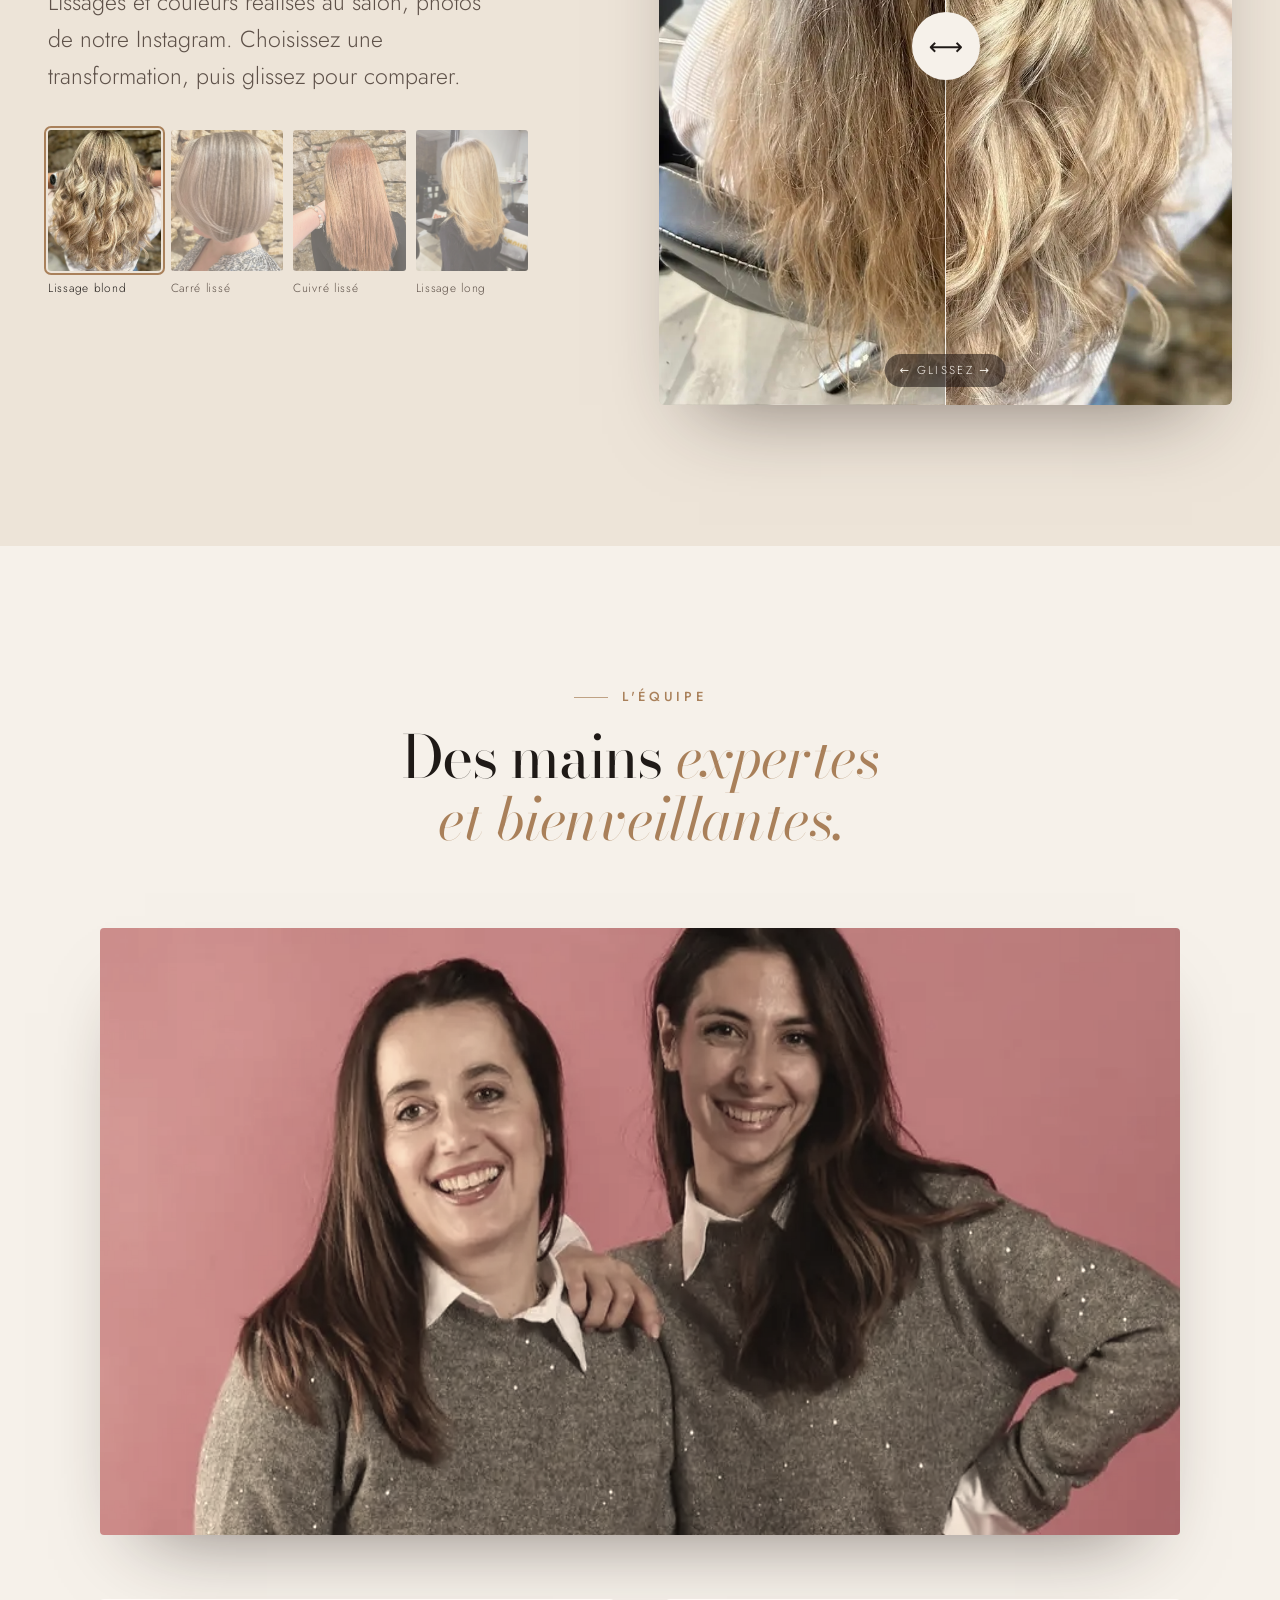
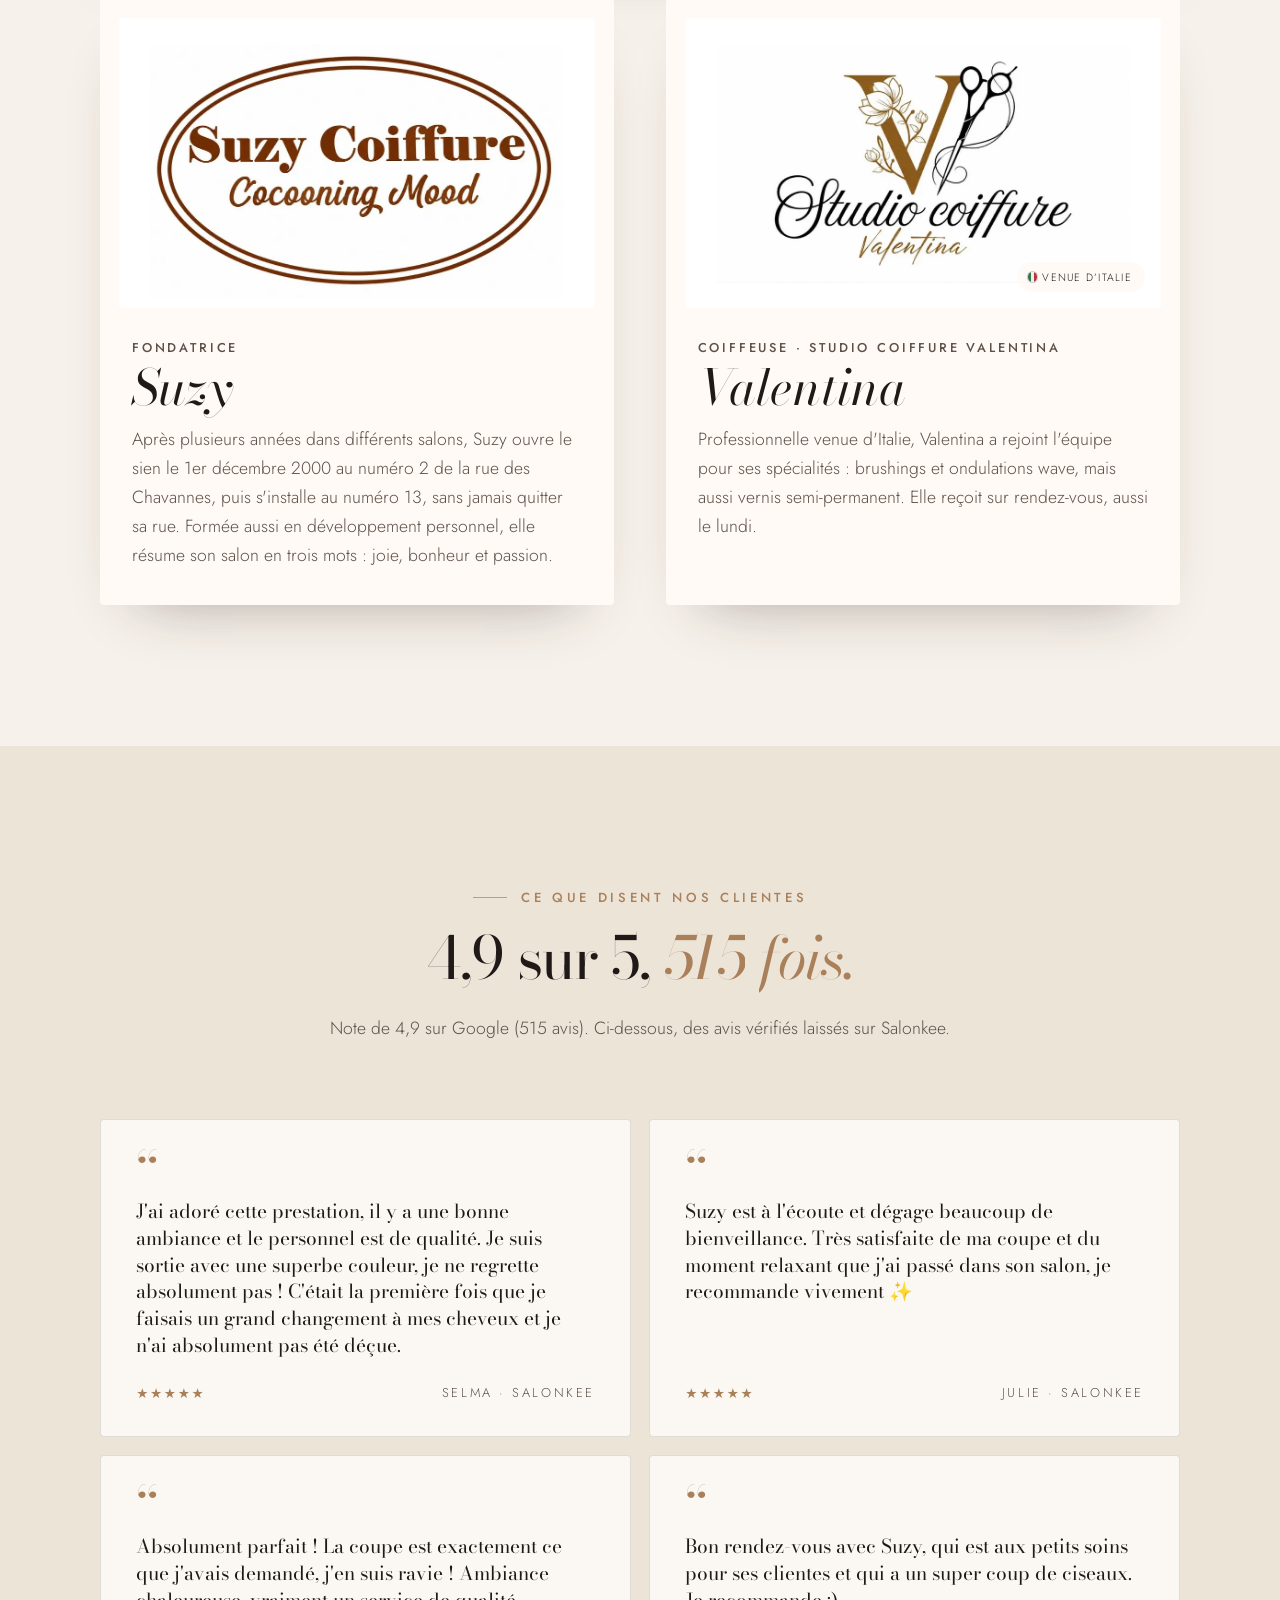
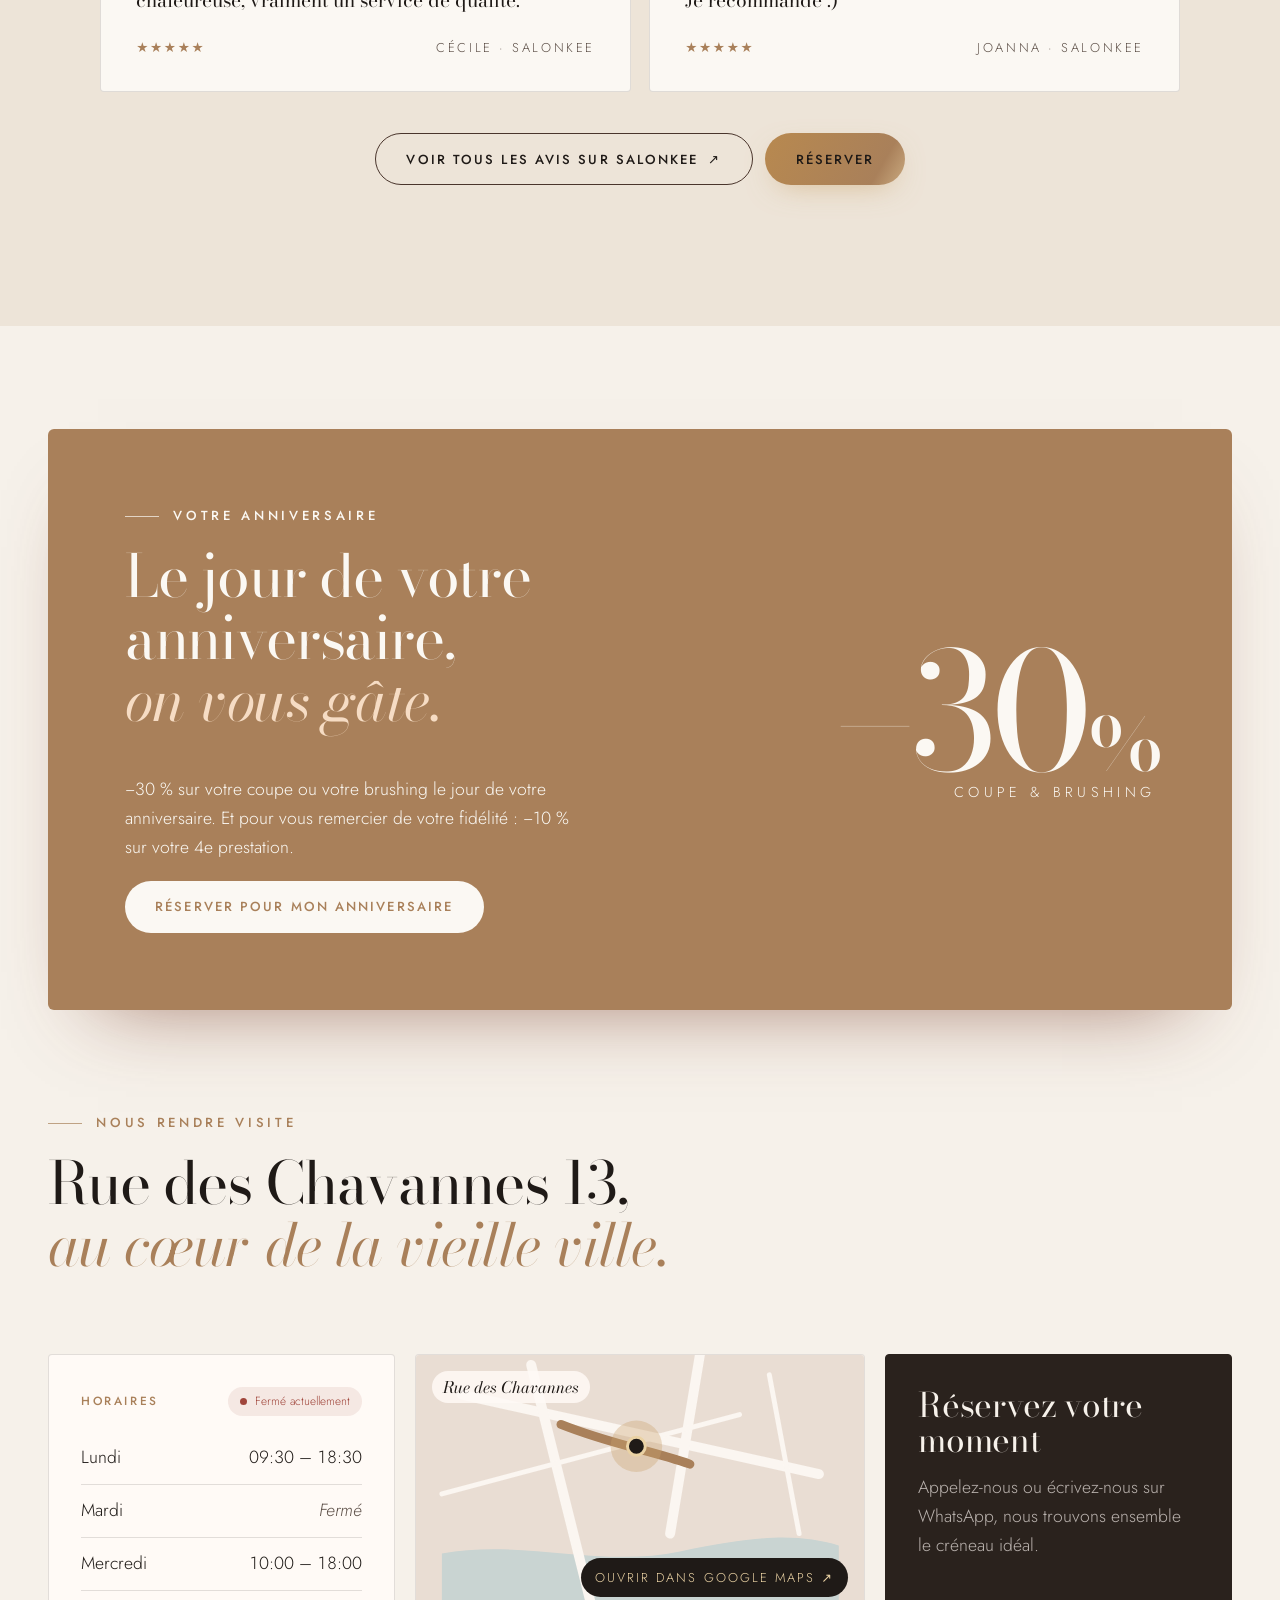
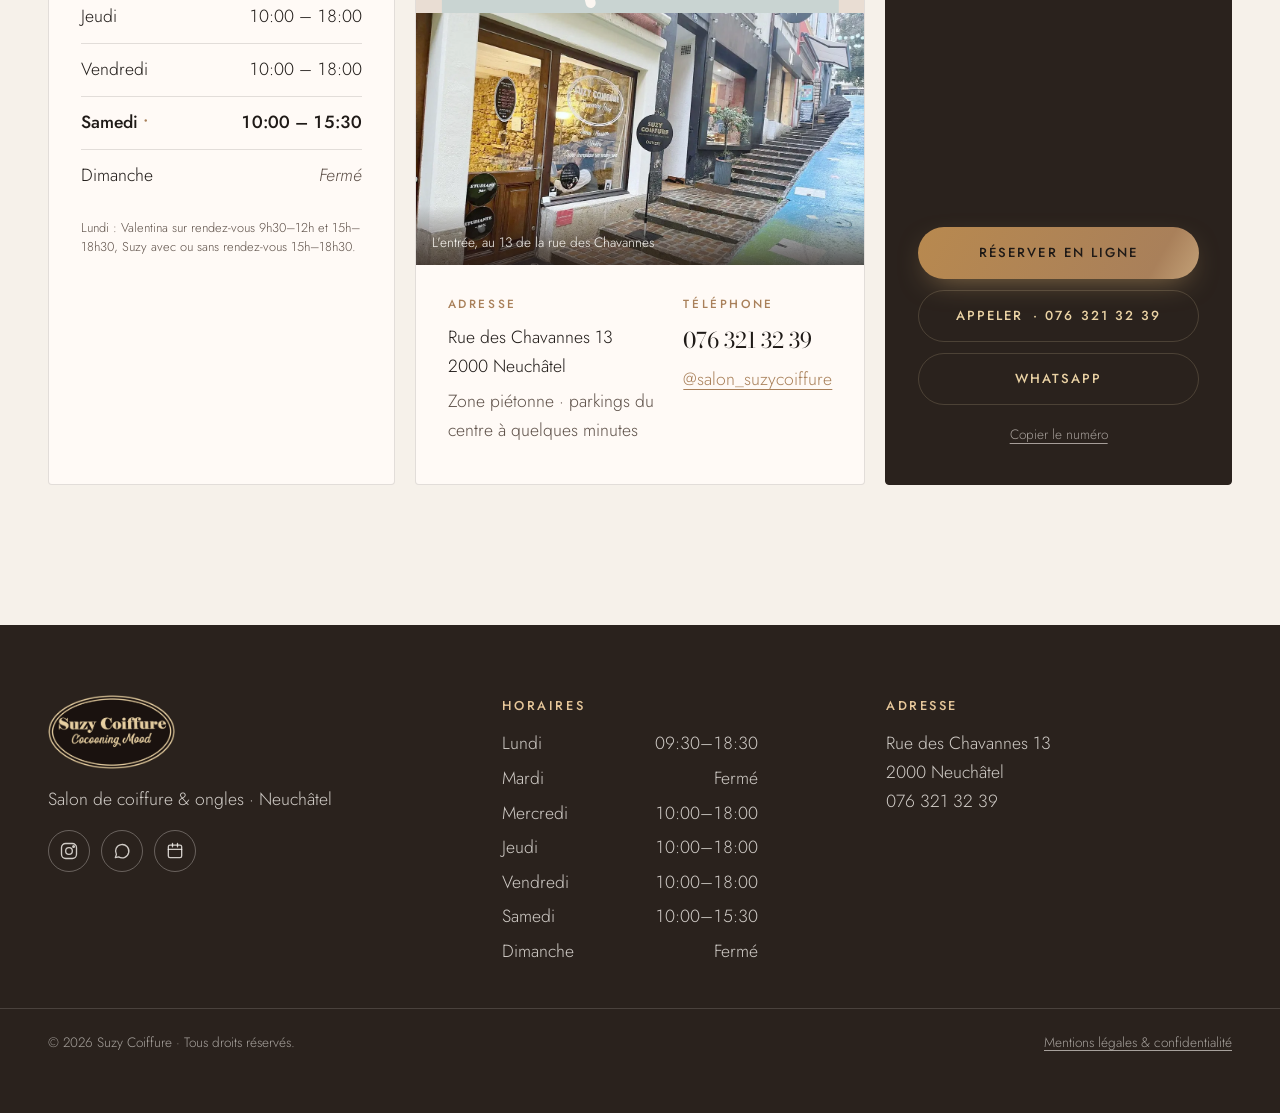
==== commit 8fc1e098: "Art-director fixes: title returns on scroll-up, comb parting, 60 fps, cursor light, colour wave - He" ====
--- a/index.html
+++ b/index.html
@@ -21,7 +21,7 @@
 <link rel="preconnect" href="https://fonts.gstatic.com" crossorigin>
 <script>try{var c=document.createElement("canvas");if(c.getContext("webgl")||c.getContext("experimental-webgl"))document.documentElement.classList.add("webgl")}catch(e){}</script>
 <link rel="stylesheet" href="https://fonts.googleapis.com/css2?family=Bodoni+Moda:ital,opsz,wght@0,6..96,400;0,6..96,500;1,6..96,400;1,6..96,500&family=Jost:wght@300;400;500&display=swap">
-<link rel="stylesheet" href="styles.css?v=1794494782">
+<link rel="stylesheet" href="styles.css?v=1794495601">
 <script type="application/ld+json">
 {"@context":"https://schema.org","@type":"HairSalon","name":"Suzy Coiffure","image":"https://suzy-coiffure.vercel.app/assets/img/og.jpg",
 "url":"https://suzy-coiffure.vercel.app/","telephone":"+41763213239","priceRange":"CHF",
@@ -44,7 +44,7 @@
 <header class="nav" id="nav">
   <div class="nav-inner">
     <a href="#top" class="logo logo-one" aria-label="Suzy Coiffure">
-      <img class="logo-light" src="assets/logo/suzy-light.png" alt="Suzy Coiffure" width="1230" height="715">
+      <img class="logo-light" src="assets/logo/suzy-lines.png" alt="Suzy Coiffure" width="520" height="302">
       <img class="logo-dark" src="assets/logo/suzy-dark.png" alt="" width="1230" height="715">
     </a>
     <nav class="nav-links" aria-label="Navigation principale">
@@ -110,7 +110,7 @@
         <span class="hs-label" data-i18n="hair.label"></span>
         <div class="hair-dots" id="hairDots" role="radiogroup" aria-label="Teinte"></div>
       </div>
-      <p class="hair-hint" data-i18n="hair.hint"></p>
+      <p class="hair-hint"><span class="hh-ico" aria-hidden="true"><svg viewBox="0 0 72 30" fill="none" stroke="currentColor" stroke-width="2" stroke-linecap="round"><path d="M6 7h60a3 3 0 0 1 0 6H6a3 3 0 0 1 0-6z"/><path d="M10 13v14"/><path d="M14.8 13v11"/><path d="M19.6 13v14"/><path d="M24.4 13v11"/><path d="M29.2 13v14"/><path d="M34 13v11"/><path d="M38.8 13v14"/><path d="M43.6 13v11"/><path d="M48.4 13v14"/><path d="M53.2 13v11"/><path d="M58 13v14"/><path d="M62.8 13v11"/></svg></span><span class="sr-only" data-i18n="hair.hint"></span></p>
       <div class="hero-scroll" aria-hidden="true"><span data-i18n="hero.scroll"></span><i></i></div>
     </div>
   </section>
@@ -211,14 +211,14 @@
         </div>
       </div>
       <div class="gal-grid">
-        <figure class="gal-item" data-cursor="Voir"><img src="assets/img/work/ig-01.webp" alt="Blond dégradé" loading="lazy"><figcaption>Blond dégradé</figcaption></figure>
-        <figure class="gal-item" data-cursor="Voir"><img src="assets/img/work/ig-12.webp" alt="Carré cuivré" loading="lazy"><figcaption>Carré cuivré</figcaption></figure>
-        <figure class="gal-item" data-cursor="Voir"><img src="assets/img/work/ig-35.webp" alt="Boucles blondes" loading="lazy"><figcaption>Boucles blondes</figcaption></figure>
-        <figure class="gal-item" data-cursor="Voir"><img src="assets/img/work/ig-44.webp" alt="Carré polaire" loading="lazy"><figcaption>Carré polaire</figcaption></figure>
-        <figure class="gal-item" data-cursor="Voir"><img src="assets/img/work/ig-20.webp" alt="Cuivré dégradé" loading="lazy"><figcaption>Cuivré dégradé</figcaption></figure>
-        <figure class="gal-item" data-cursor="Voir"><img src="assets/img/work/ig-36.webp" alt="Boucles naturelles" loading="lazy"><figcaption>Boucles naturelles</figcaption></figure>
-        <figure class="gal-item" data-cursor="Voir"><img src="assets/img/work/ig-49.webp" alt="Chignon d'évènement" loading="lazy"><figcaption>Chignon d'évènement</figcaption></figure>
-        <figure class="gal-item" data-cursor="Voir"><img src="assets/img/work/ig-29.webp" alt="Wave blond" loading="lazy"><figcaption>Wave blond</figcaption></figure>
+        <figure class="gal-item" data-cursor="Voir"><img src="assets/img/work/ig-01.webp" alt="Blond dégradé" loading="lazy"><figcaption>Blond dégradé <span>Suzy Coiffure</span></figcaption></figure>
+        <figure class="gal-item" data-cursor="Voir"><img src="assets/img/work/ig-12.webp" alt="Carré cuivré" loading="lazy"><figcaption>Carré cuivré <span>Suzy Coiffure</span></figcaption></figure>
+        <figure class="gal-item" data-cursor="Voir"><img src="assets/img/work/ig-35.webp" alt="Boucles blondes" loading="lazy"><figcaption>Boucles blondes <span>Suzy Coiffure</span></figcaption></figure>
+        <figure class="gal-item" data-cursor="Voir"><img src="assets/img/work/ig-44.webp" alt="Carré polaire" loading="lazy"><figcaption>Carré polaire <span>Suzy Coiffure</span></figcaption></figure>
+        <figure class="gal-item" data-cursor="Voir"><img src="assets/img/work/ig-20.webp" alt="Cuivré dégradé" loading="lazy"><figcaption>Cuivré dégradé <span>Suzy Coiffure</span></figcaption></figure>
+        <figure class="gal-item" data-cursor="Voir"><img src="assets/img/work/ig-36.webp" alt="Boucles naturelles" loading="lazy"><figcaption>Boucles naturelles <span>Suzy Coiffure</span></figcaption></figure>
+        <figure class="gal-item" data-cursor="Voir"><img src="assets/img/work/ig-49.webp" alt="Chignon d'évènement" loading="lazy"><figcaption>Chignon d'évènement <span>Suzy Coiffure</span></figcaption></figure>
+        <figure class="gal-item" data-cursor="Voir"><img src="assets/img/work/ig-29.webp" alt="Wave blond" loading="lazy"><figcaption>Wave blond <span>Suzy Coiffure</span></figcaption></figure>
       </div>
       <div class="cta-row">
         <a class="btn btn-ghost-dark magnetic" href="realisations.html"><span data-i18n="more.works"></span></a>
@@ -342,6 +342,7 @@
               <path class="chavannes" d="M120 70 C170 90 210 96 250 110"/>
               <g class="pin" transform="translate(196 92)"><circle r="26" class="pin-pulse"/><circle r="9"/></g>
             </svg>
+            <img class="map-photo" src="assets/img/work/facade.webp" alt="" loading="lazy">
             <span class="map-label">Rue des Chavannes</span>
             <span class="map-cta"><span data-i18n="info.map"></span> ↗</span>
           </a>
@@ -408,8 +409,8 @@
 <script src="https://cdnjs.cloudflare.com/ajax/libs/gsap/3.12.5/gsap.min.js"></script>
 <script src="https://cdnjs.cloudflare.com/ajax/libs/gsap/3.12.5/ScrollTrigger.min.js"></script>
 <script src="https://cdn.jsdelivr.net/npm/lenis@1.1.13/dist/lenis.min.js"></script>
-<script src="hair.js?v=1794494782"></script>
-<script src="i18n.js?v=1794494782"></script>
-<script src="main.js?v=1794494782"></script>
+<script src="hair.js?v=1794495601"></script>
+<script src="i18n.js?v=1794495601"></script>
+<script src="main.js?v=1794495601"></script>
 </body>
 </html>
--- a/styles.css
+++ b/styles.css
@@ -951,3 +951,47 @@
 .ba-gl .ba-handle { background: transparent; }
 .ba-gl .ba-handle span { width: 46px; height: 46px; background: rgba(246, 241, 234, .9); }
 @media (max-width: 760px) { .hero.has-gl .hero-bar { padding-bottom: calc(92px + env(safe-area-inset-bottom, 0px)); } }
+
+/* ---------- retours du directeur artistique ---------- */
+/* logo : traits crème seuls sur le hero sombre */
+.logo-one .logo-light { filter: drop-shadow(0 2px 10px rgba(0, 0, 0, .35)); }
+
+/* indice : un petit peigne qui balaie, et la brosse fantôme de démonstration */
+.hair-hint { display: none; }
+.hh-ico { display: inline-flex; width: 46px; color: rgba(246, 236, 218, .75); animation: combSwipe 2.8s var(--ease) infinite; }
+.hh-ico svg { width: 100%; height: auto; }
+@keyframes combSwipe { 0%, 100% { transform: translateX(-6px) rotate(-8deg); } 50% { transform: translateX(10px) rotate(6deg); } }
+.comb-ghost { position: absolute; left: 0; top: 0; z-index: 3; width: 74px; margin: -15px 0 0 -37px; color: rgba(246, 236, 218, .9); pointer-events: none; filter: drop-shadow(0 4px 14px rgba(0, 0, 0, .5)); }
+.comb-ghost svg { width: 100%; height: auto; display: block; }
+
+/* la mèche flotte sur le sable, sans boîte */
+.try-stage { background: none; box-shadow: none; overflow: visible; aspect-ratio: 3 / 4; }
+.try-stage::after { content: ""; position: absolute; left: 22%; right: 22%; bottom: 3%; height: 7%; border-radius: 50%; background: radial-gradient(closest-side, rgba(31, 26, 23, .28), transparent); pointer-events: none; }
+.try-hint { color: var(--taupe); bottom: -.4rem; }
+@media (max-width: 860px) { .try-stage { aspect-ratio: 4 / 5; } }
+
+/* galerie en mise en page de magazine */
+.gal-grid { grid-auto-rows: clamp(200px, 21vw, 330px); grid-auto-flow: dense; }
+.gal-grid .gal-item { aspect-ratio: auto; height: 100%; }
+.gal-grid .gal-item:nth-child(1) { grid-column: span 2; grid-row: span 2; }
+.gal-grid .gal-item:nth-child(6) { grid-column: span 2; }
+.gal-item::after { content: ""; position: absolute; inset: 0; background: linear-gradient(160deg, rgba(169, 128, 90, .12), rgba(31, 26, 23, .1)); mix-blend-mode: soft-light; pointer-events: none; }
+.gal-item img { filter: sepia(.16) saturate(.86) contrast(1.05) brightness(1.02) hue-rotate(-4deg); transition: transform 1.8s var(--ease), filter 1s; }
+.gal-item:hover img { transform: scale(1.06); }
+.gal-item figcaption { z-index: 1; flex-wrap: wrap; transform: translateY(101%); transition: transform .8s var(--ease); }
+.gal-item figcaption span { color: var(--gold-light); }
+.gal-item:hover figcaption, .gal-item:focus-within figcaption { transform: none; }
+@media (hover: none) { .gal-item figcaption { transform: none; } }
+@media (max-width: 900px) {
+  .gal-grid { grid-auto-rows: 52vw; }
+  .gal-grid .gal-item:nth-child(1) { grid-row: span 1; }
+}
+
+/* carte : au survol, elle s'ouvre sur la porte du salon depuis l'épingle */
+.map { position: relative; }
+.map-photo { position: absolute; inset: 0; width: 100%; height: 100%; object-fit: cover; clip-path: circle(0% at 49% 35%); transition: clip-path 1.1s var(--ease); pointer-events: none; }
+.map:hover .map-photo, .map:focus-visible .map-photo { clip-path: circle(120% at 49% 35%); }
+.map-label, .map-cta { z-index: 1; }
+.gal-grid .gal-item figcaption { display: grid; gap: .25rem; align-items: start; padding: 2.6rem 1rem .9rem; font-size: 1.05rem; line-height: 1.15; }
+.gal-grid .gal-item figcaption span { font-size: .66rem; }
+.gal-grid .gal-item figcaption { color: #fbf8f3; text-shadow: 0 1px 12px rgba(0, 0, 0, .4); }
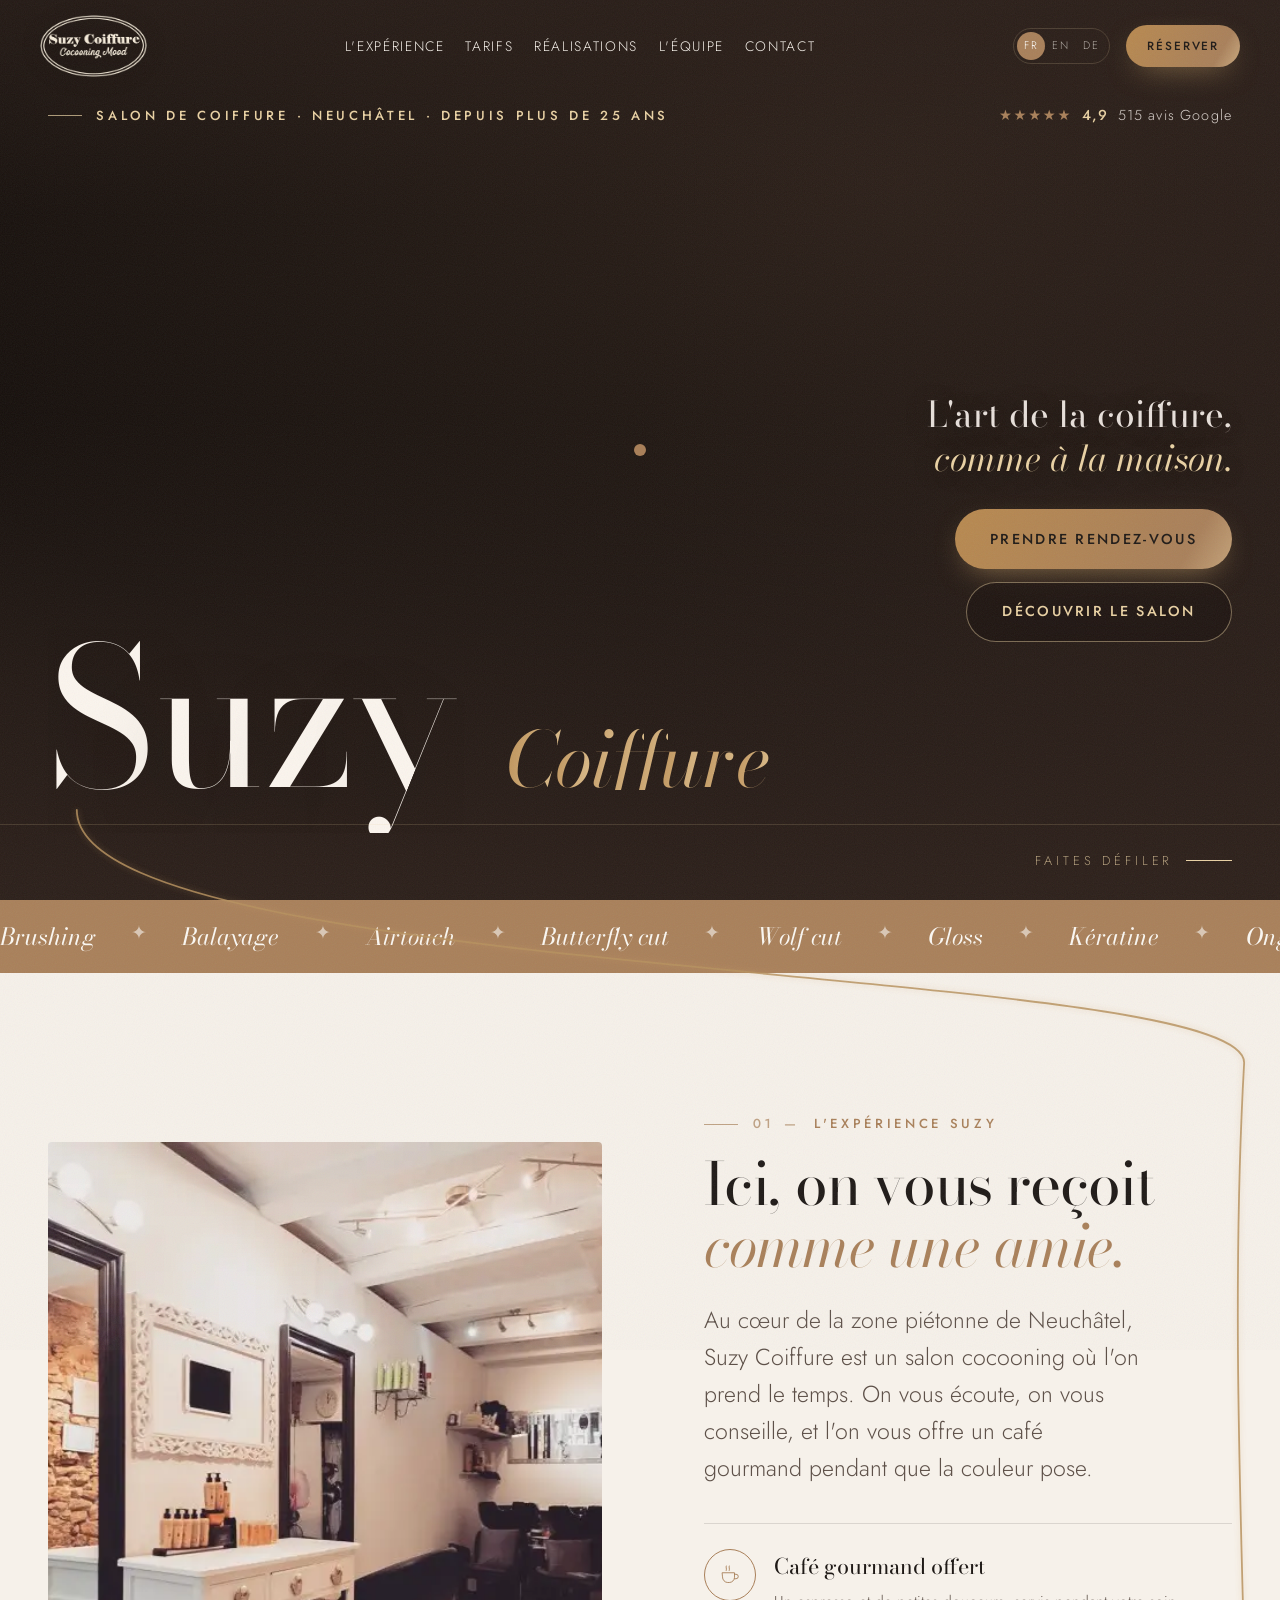
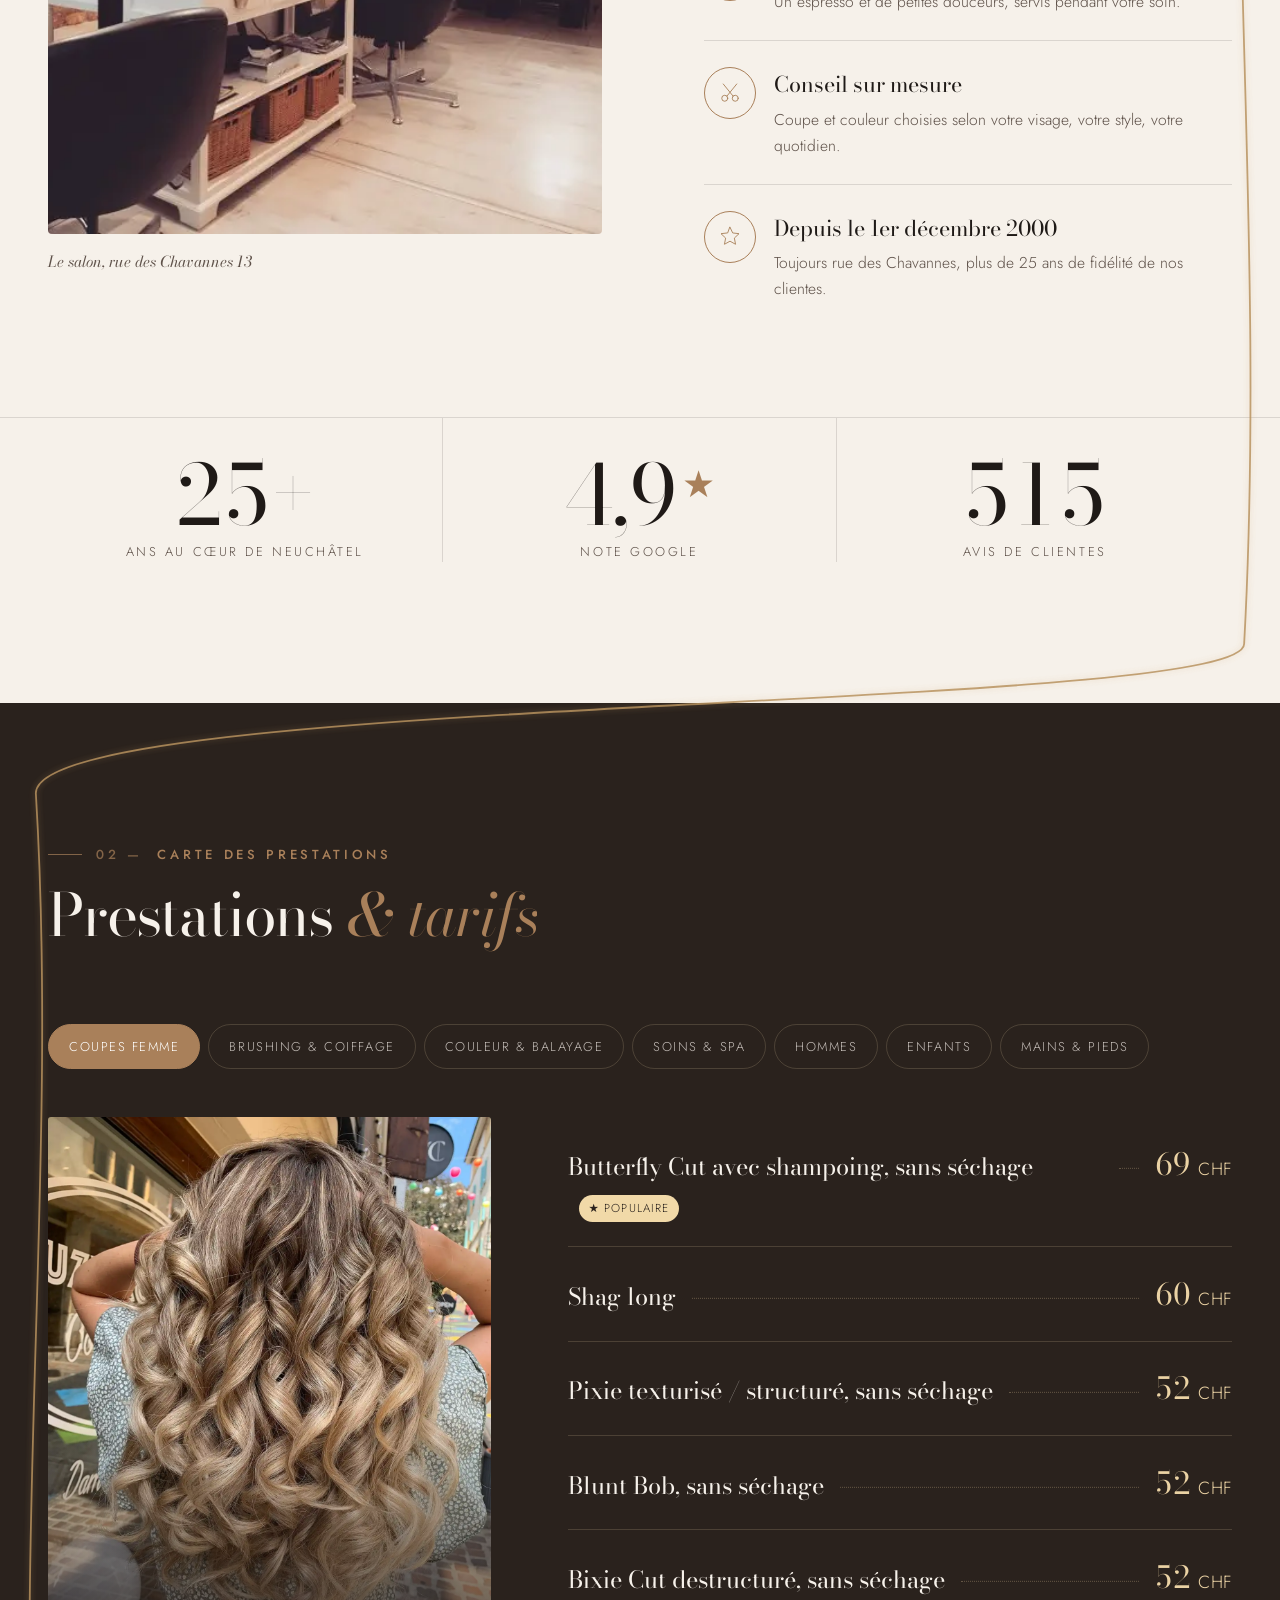
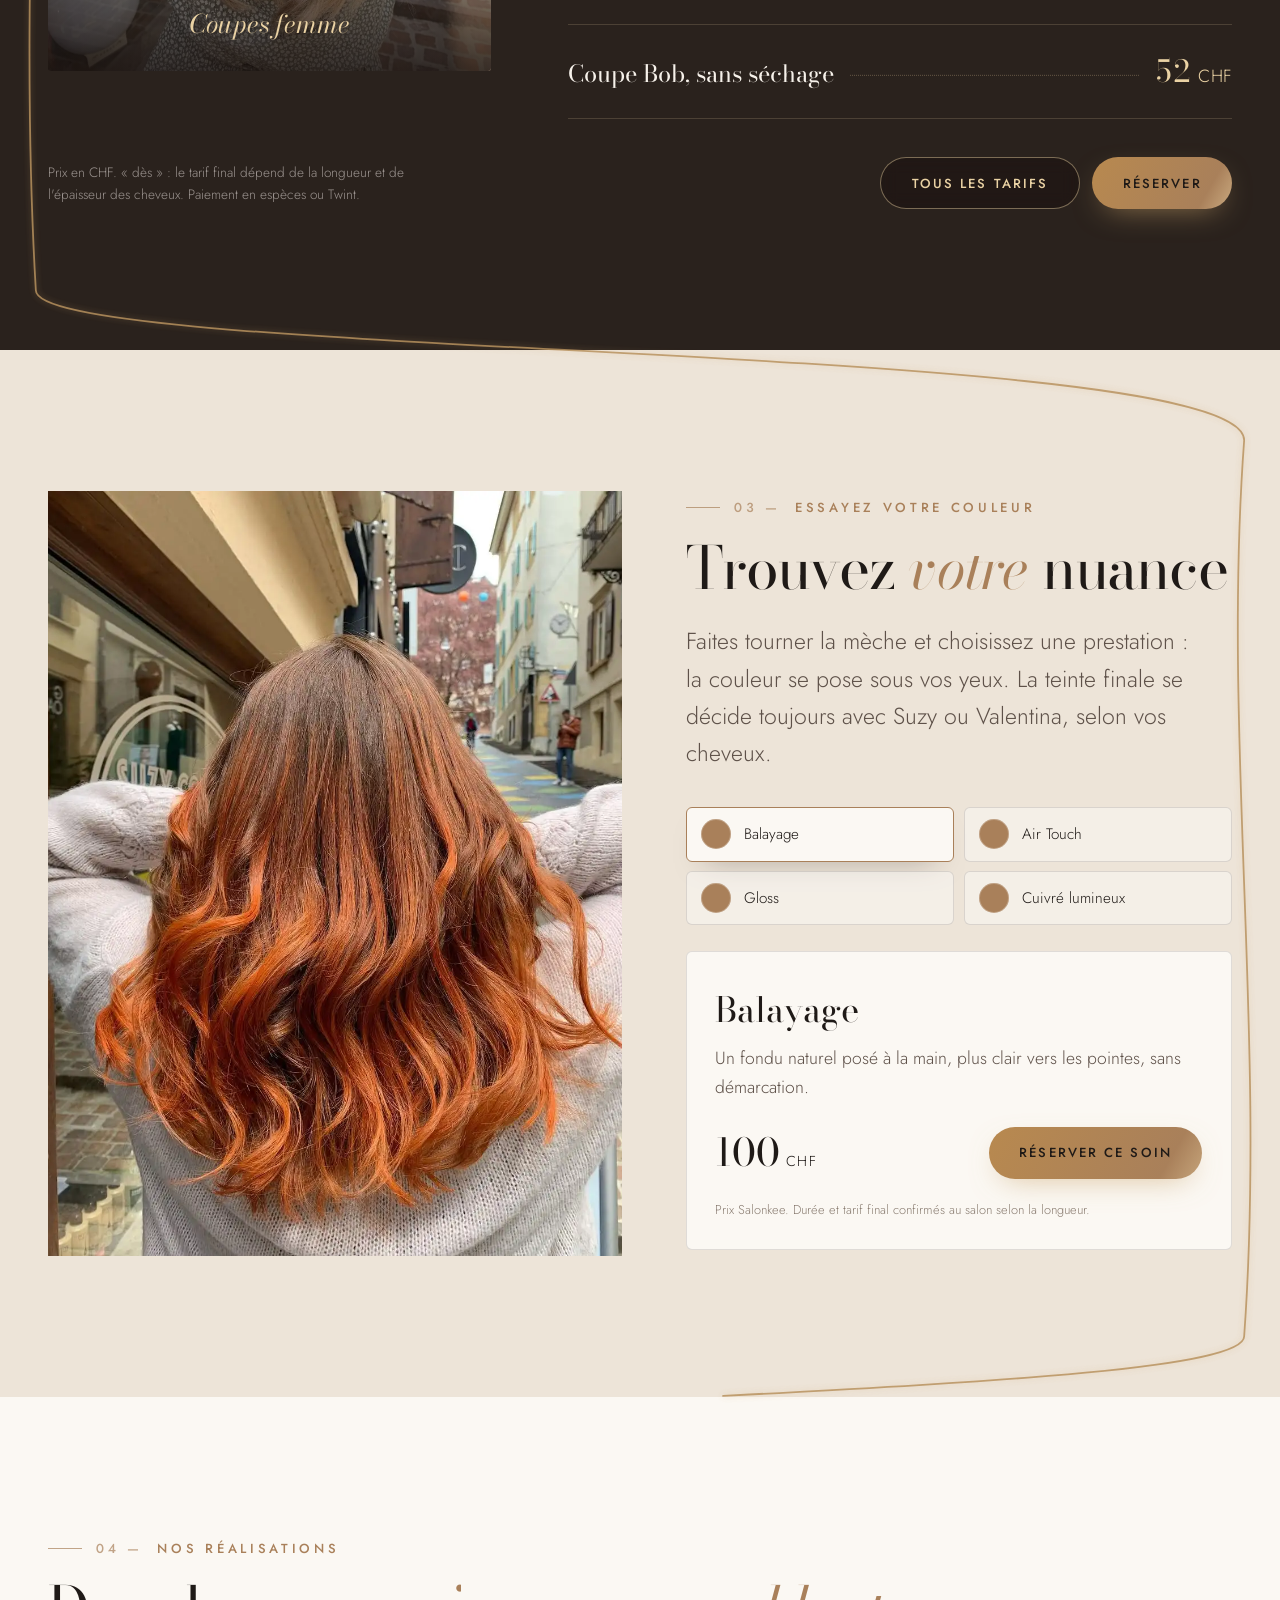
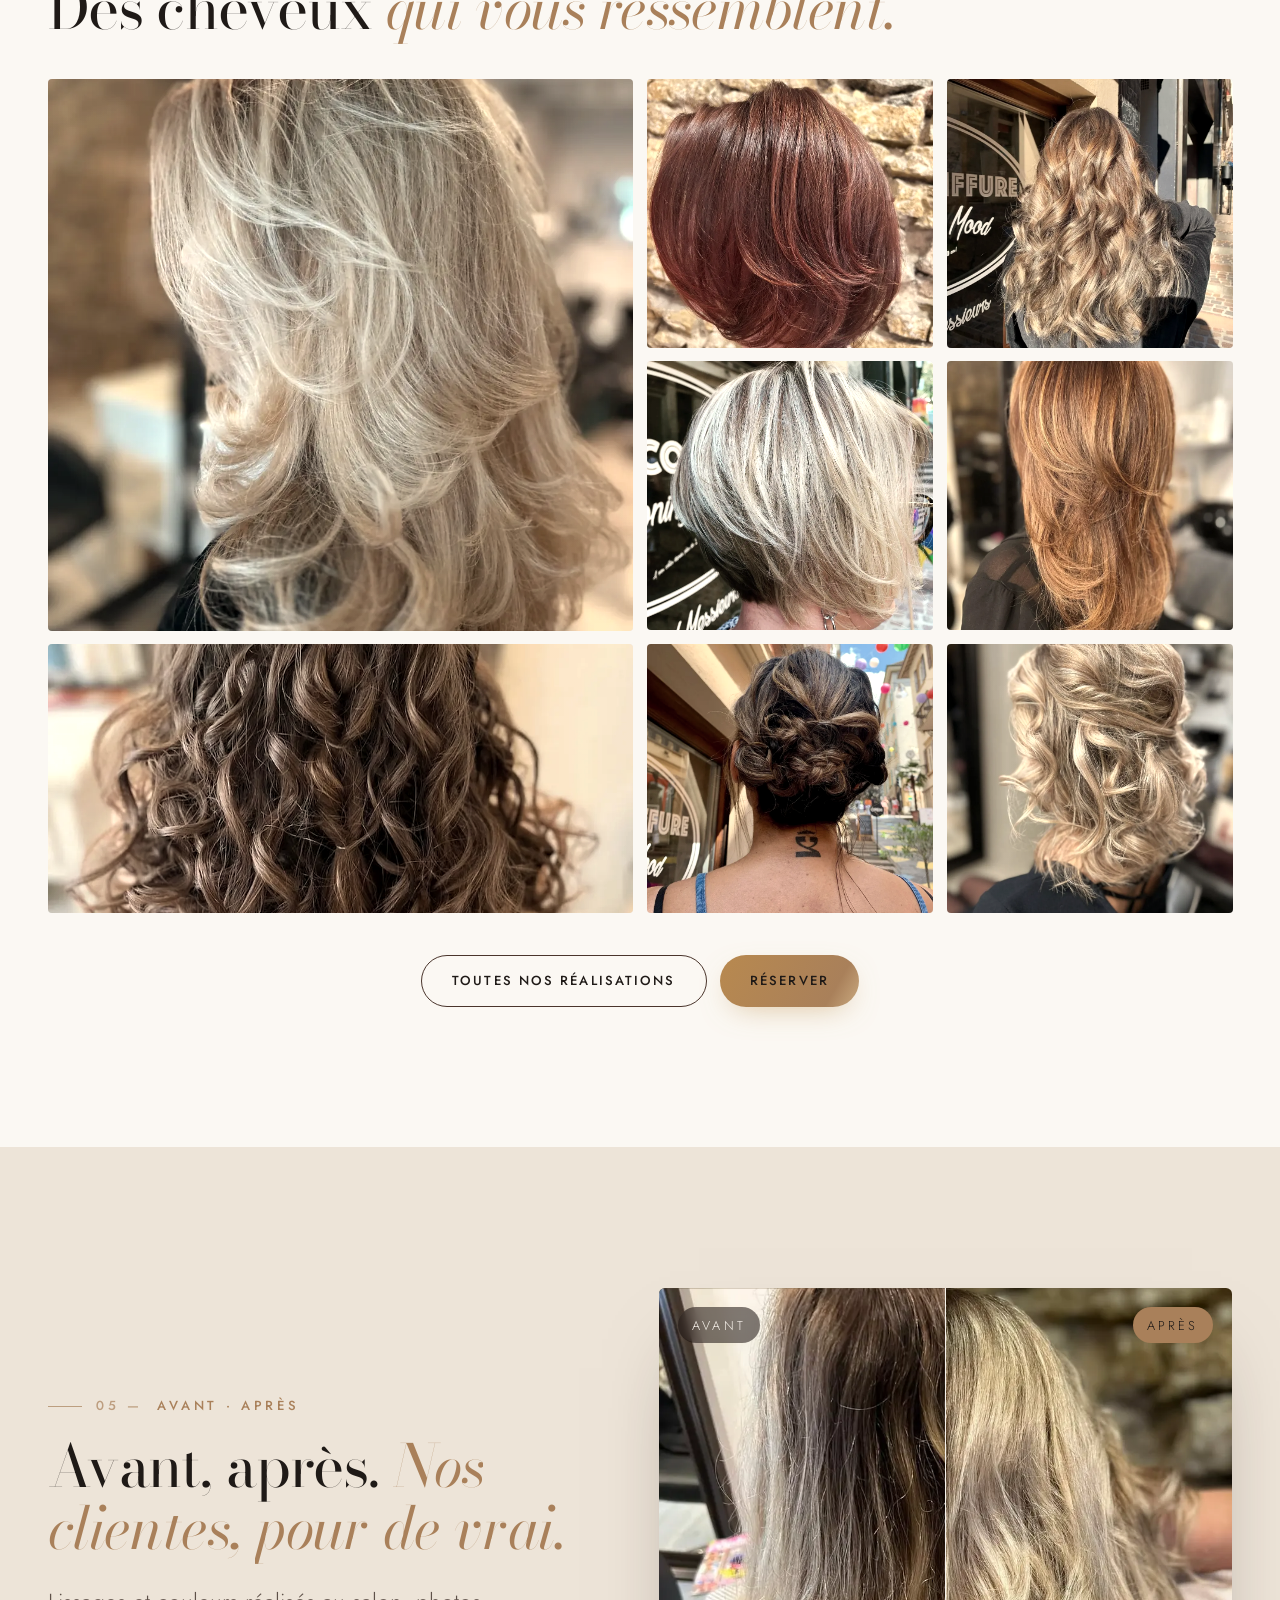
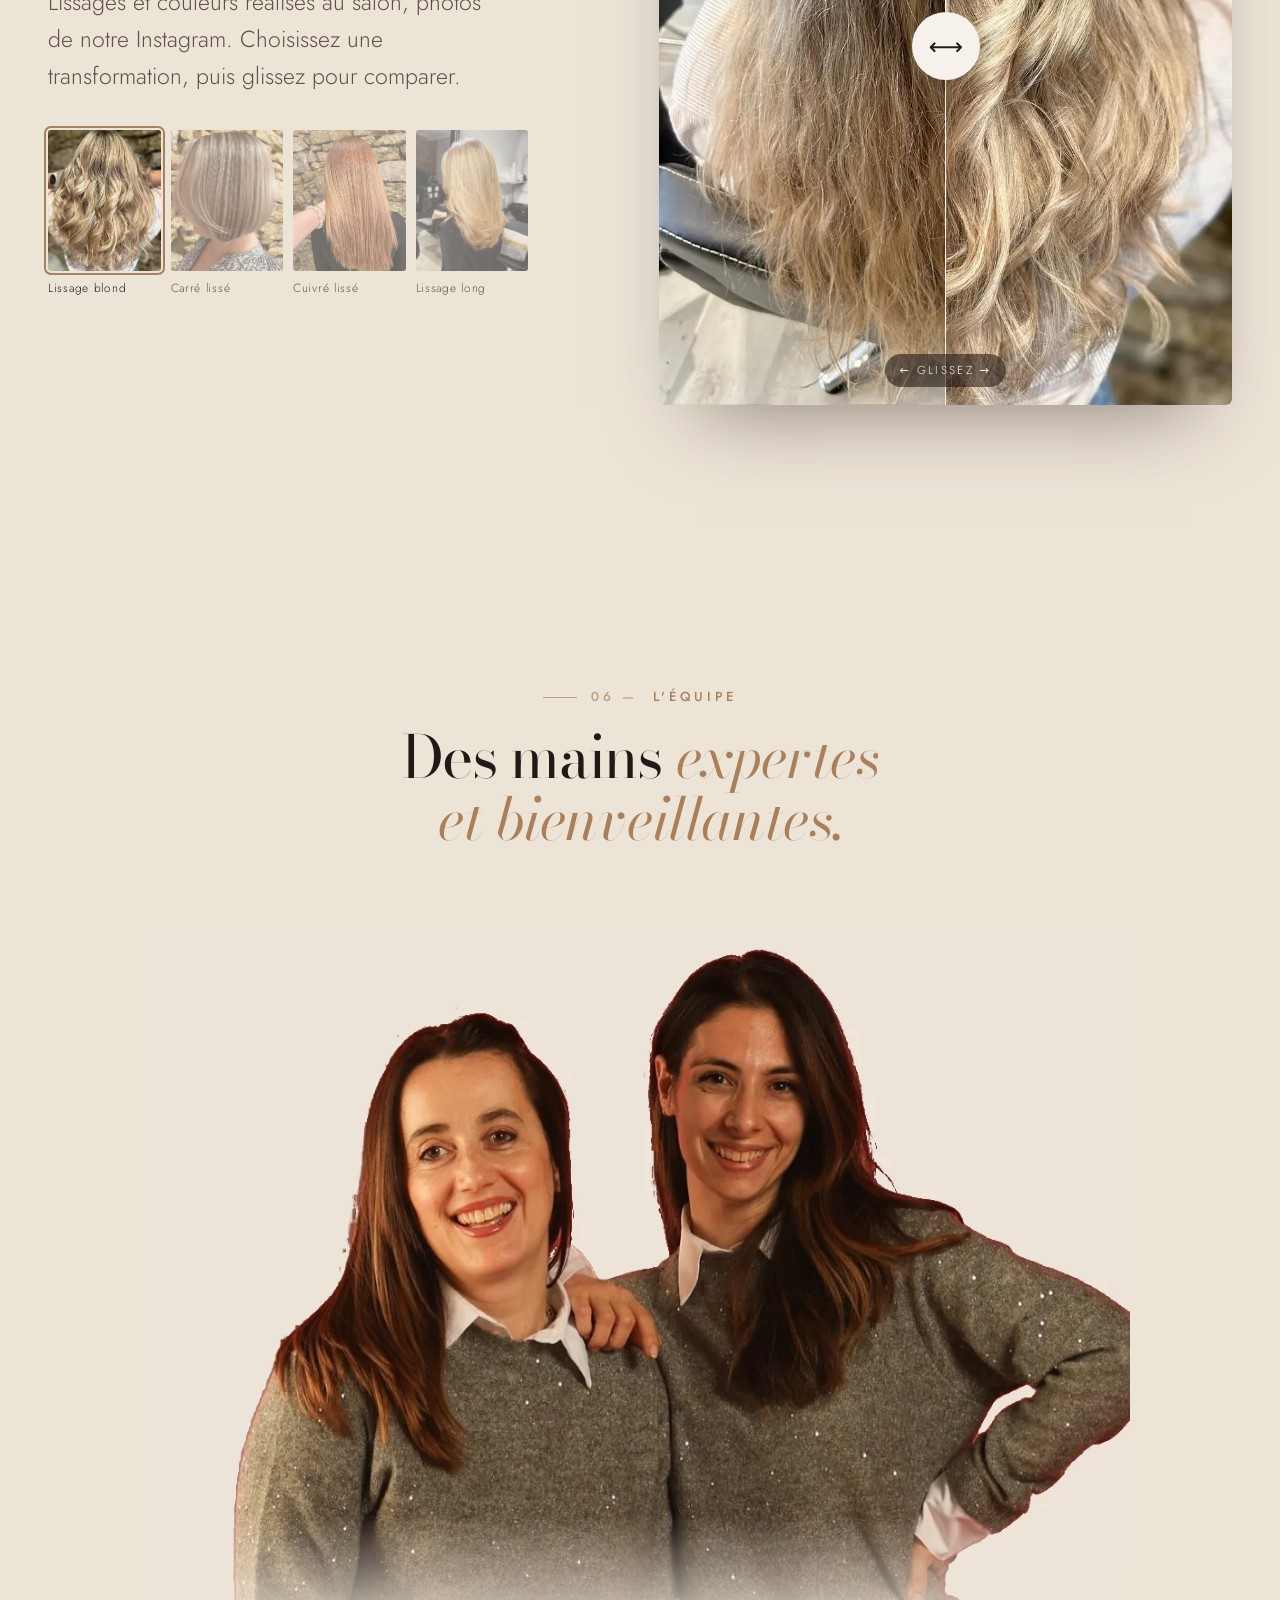
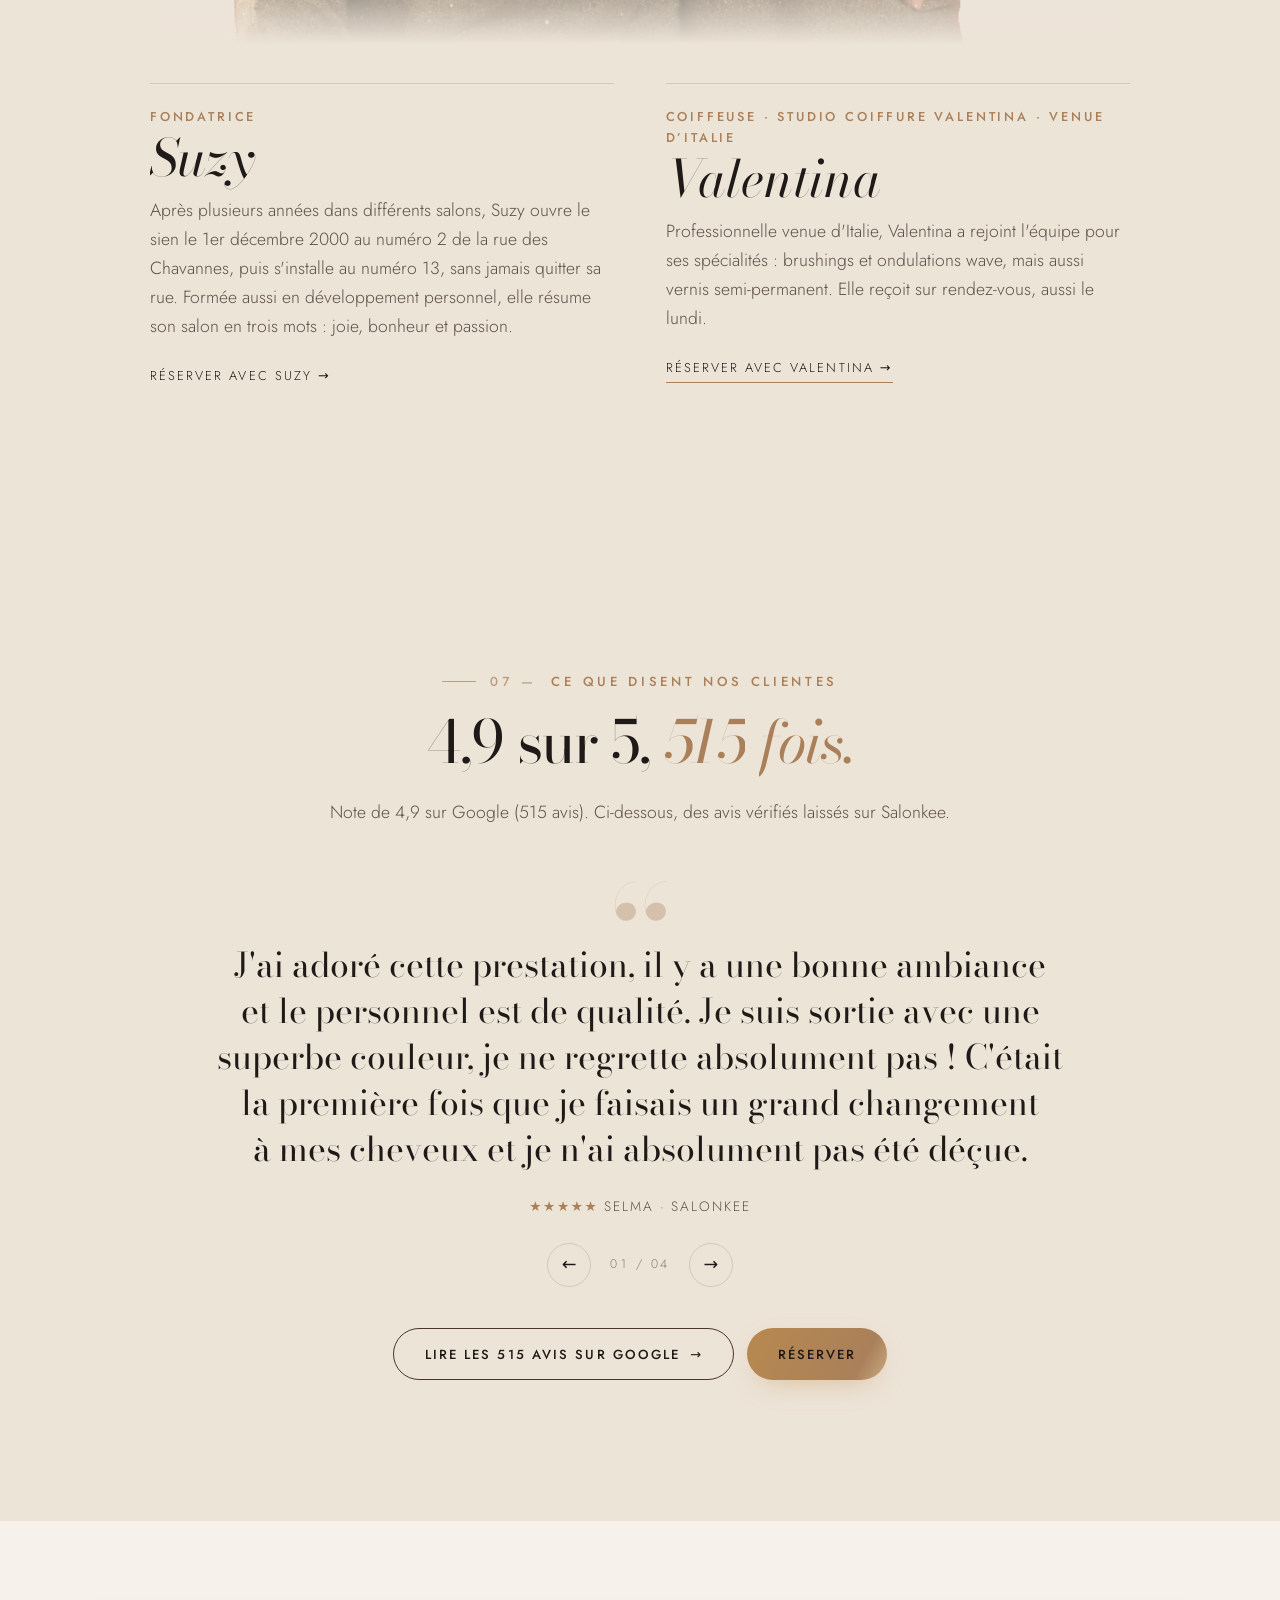
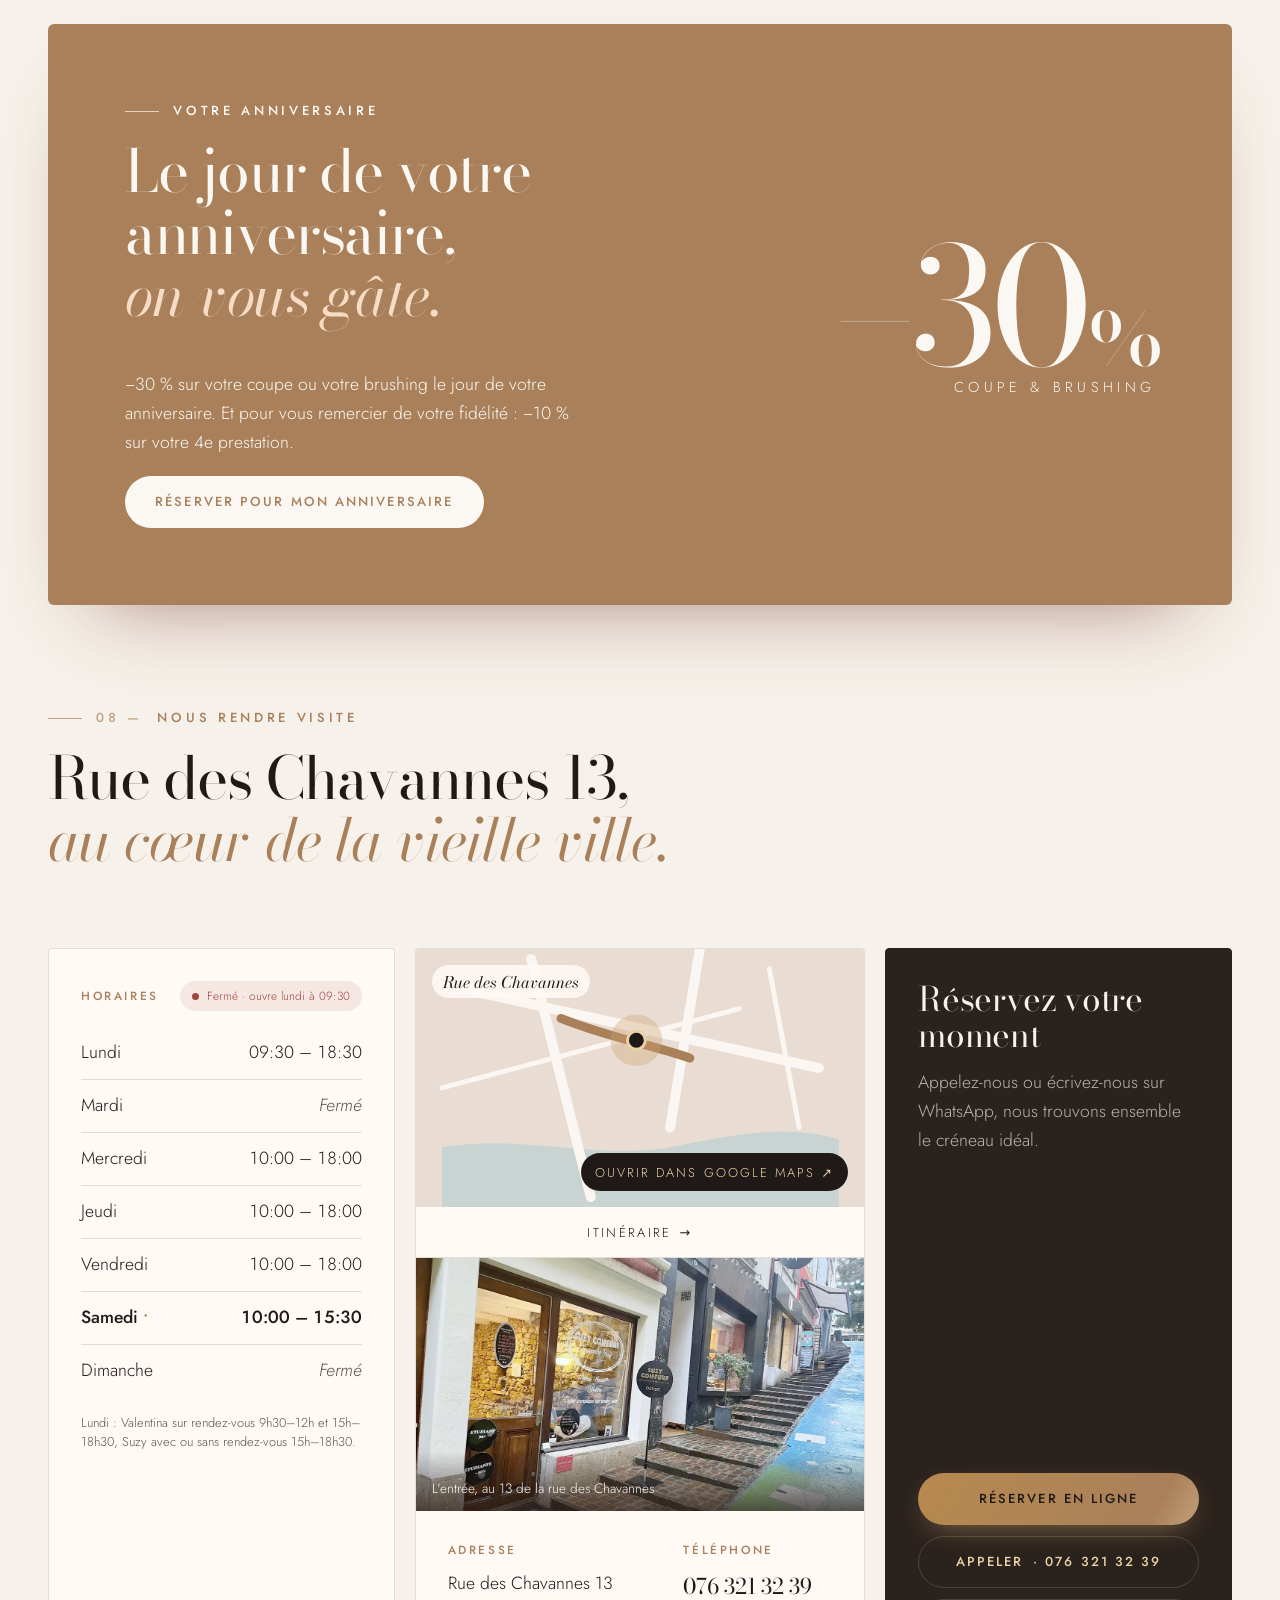
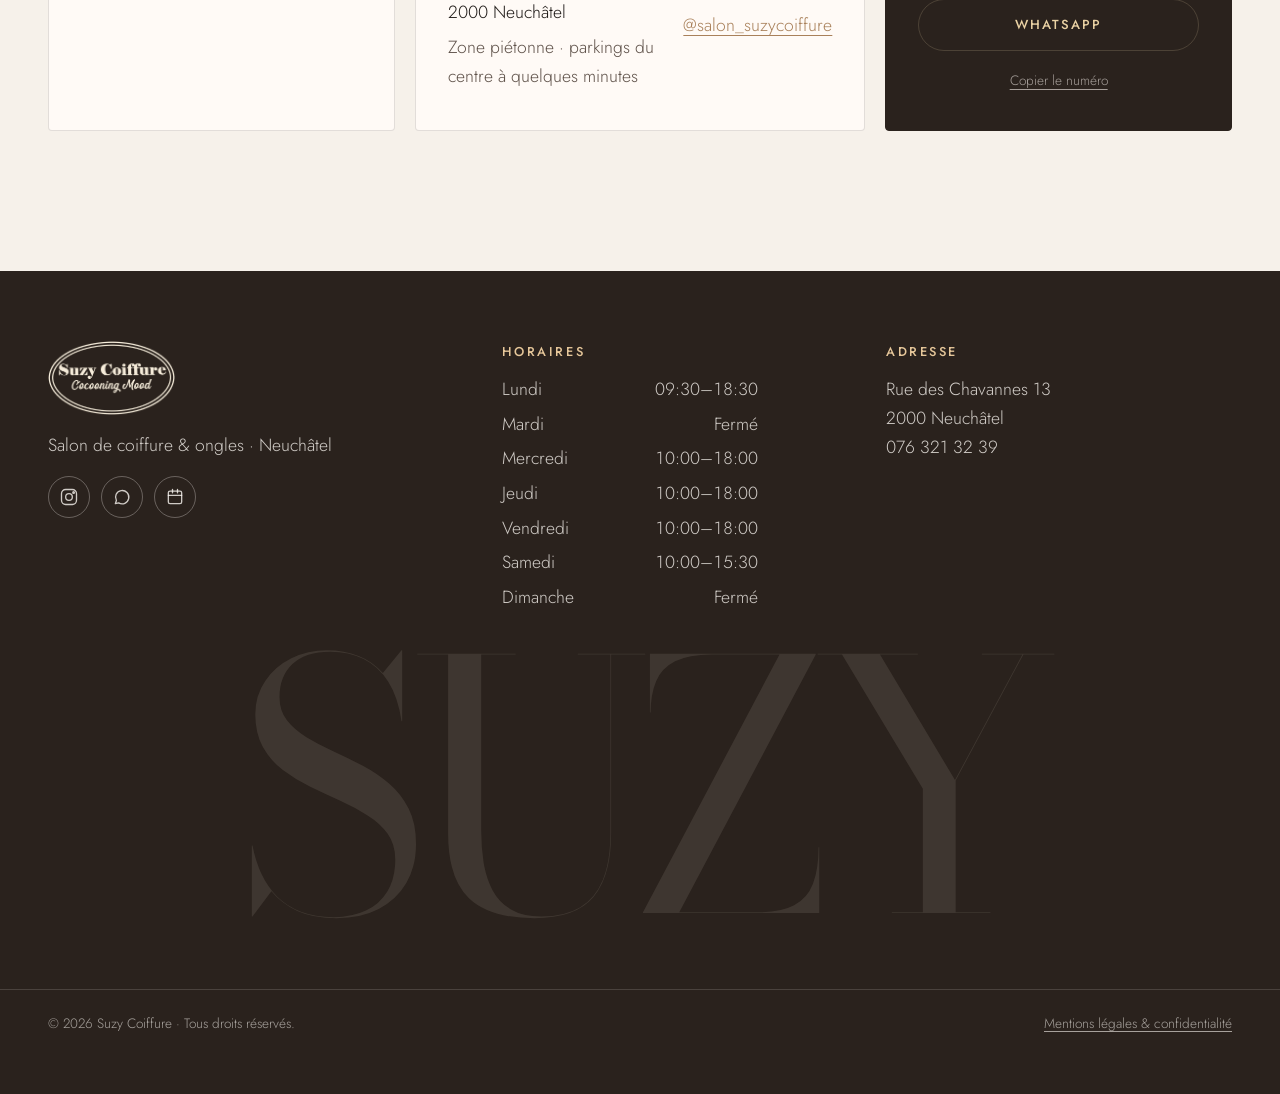
==== commit 7b72a1a5: "Studio details: team on sand, gold thread, section index, hair-filled SUZY footer - Team photo keyed" ====
--- a/index.html
+++ b/index.html
@@ -21,7 +21,7 @@
 <link rel="preconnect" href="https://fonts.gstatic.com" crossorigin>
 <script>try{var c=document.createElement("canvas");if(c.getContext("webgl")||c.getContext("experimental-webgl"))document.documentElement.classList.add("webgl")}catch(e){}</script>
 <link rel="stylesheet" href="https://fonts.googleapis.com/css2?family=Bodoni+Moda:ital,opsz,wght@0,6..96,400;0,6..96,500;1,6..96,400;1,6..96,500&family=Jost:wght@300;400;500&display=swap">
-<link rel="stylesheet" href="styles.css?v=1794495601">
+<link rel="stylesheet" href="styles.css?v=1794497212">
 <script type="application/ld+json">
 {"@context":"https://schema.org","@type":"HairSalon","name":"Suzy Coiffure","image":"https://suzy-coiffure.vercel.app/assets/img/og.jpg",
 "url":"https://suzy-coiffure.vercel.app/","telephone":"+41763213239","priceRange":"CHF",
@@ -73,6 +73,8 @@
   </div>
 </header>
 
+<svg class="gold-thread" id="goldThread" aria-hidden="true"><path id="goldPath"/></svg>
+<nav class="sec-index" id="secIndex" aria-label="Sections"></nav>
 <main id="top">
 
   <!-- HERO -->
@@ -135,7 +137,7 @@
       <div class="exp-text">
         <p class="eyebrow" data-i18n="exp.eyebrow"></p>
         <h2 class="h2 reveal-lines" data-i18n-html="exp.title"></h2>
-        <p class="lead reveal-up" data-i18n="exp.text"></p>
+        <p class="lead read-reveal" data-i18n="exp.text"></p>
         <ul class="rituals">
           <li class="reveal-up"><span class="r-ico" aria-hidden="true"><svg viewBox="0 0 32 32"><path d="M6 13h16v6a7 7 0 0 1-7 7h-2a7 7 0 0 1-7-7z"/><path d="M22 15h2a3 3 0 0 1 0 6h-2"/><path d="M11 4c-1 2 1 3 0 6M15 4c-1 2 1 3 0 6"/></svg></span><div><h3 data-i18n="exp.r1.t"></h3><p data-i18n="exp.r1.d"></p></div></li>
           <li class="reveal-up"><span class="r-ico" aria-hidden="true"><svg viewBox="0 0 32 32"><circle cx="9" cy="23" r="4"/><circle cx="23" cy="23" r="4"/><path d="M12 20 25 4M20 20 7 4"/></svg></span><div><h3 data-i18n="exp.r2.t"></h3><p data-i18n="exp.r2.d"></p></div></li>
@@ -179,7 +181,7 @@
   <section class="section try" id="essayez">
     <div class="wrap try-grid">
       <div class="try-stage">
-        <canvas id="tryCanvas" aria-label="Mèche de cheveux en 3D" role="img"></canvas>
+        <canvas id="tryCanvas" aria-label="Mèche de cheveux en 3D" role="img" data-cursor="↻ Tourner"></canvas>
         <img class="try-fallback" src="assets/img/work/hero-cuivre.webp" alt="" loading="lazy">
         <p class="try-hint" data-i18n="try.hint"></p>
       </div>
@@ -236,7 +238,7 @@
         <p class="lead reveal-up" data-i18n="ba.text"></p>
         <div class="ba-pairs" id="baPairs"></div>
       </div>
-      <div class="ba-frame" id="baFrame" style="--pos:50%">
+      <div class="ba-frame" id="baFrame" style="--pos:50%" data-cursor="⟷ Glisser">
         <img class="ba-after" src="assets/img/work/apres-14.webp" alt="Lissage blond" loading="lazy">
         <div class="ba-before-wrap"><img class="ba-before" src="assets/img/work/avant-14.webp" alt="Avant" loading="lazy"></div>
         <span class="ba-tag ba-tag-l" data-i18n="ba.before"></span>
@@ -255,25 +257,21 @@
         <p class="eyebrow" data-i18n="team.eyebrow"></p>
         <h2 class="h2 reveal-lines" data-i18n-html="team.title"></h2>
       </div>
-      <figure class="team-photo">
-        <img src="assets/img/work/equipe.webp" alt="Suzy et Valentina au salon" loading="lazy">
+      <figure class="team-photo team-cut">
+        <img src="assets/img/work/equipe-sable.webp" alt="Suzy et Valentina au salon" loading="lazy" width="1080" height="790">
       </figure>
       <div class="team-grid">
-        <article class="member tilt">
-          <div class="member-img member-logo"><img src="assets/logo/suzy-logo.webp" alt="Logo Suzy Coiffure, Cocooning Mood" loading="lazy"></div>
-          <div class="member-body">
-            <p class="member-role" data-i18n="team.suzy.role"></p>
-            <h3 class="member-name">Suzy</h3>
-            <p data-i18n="team.suzy.bio"></p>
-          </div>
+        <article class="member">
+          <p class="member-role" data-i18n="team.suzy.role"></p>
+          <h3 class="member-name">Suzy</h3>
+          <p class="member-bio" data-i18n="team.suzy.bio"></p>
+          <a class="link-arrow" href="https://salonkee.ch/salon/suzy-coiffure?lang=fr" target="_blank" rel="noopener"><span data-i18n="team.book"></span> Suzy →</a>
         </article>
-        <article class="member tilt">
-          <div class="member-img member-logo"><img src="assets/logo/valentina-logo.webp" alt="Logo Studio coiffure Valentina" loading="lazy"><span class="member-flag">Venue d’Italie</span></div>
-          <div class="member-body">
-            <p class="member-role" data-i18n="team.val.role"></p>
-            <h3 class="member-name">Valentina</h3>
-            <p data-i18n="team.val.bio"></p>
-          </div>
+        <article class="member">
+          <p class="member-role"><span data-i18n="team.val.role"></span> · <span class="member-flag-t">Venue d’Italie</span></p>
+          <h3 class="member-name">Valentina</h3>
+          <p class="member-bio" data-i18n="team.val.bio"></p>
+          <a class="link-arrow" href="https://salonkee.ch/salon/suzy-coiffure?lang=fr" target="_blank" rel="noopener"><span data-i18n="team.book"></span> Valentina →</a>
         </article>
       </div>
     </div>
@@ -287,9 +285,19 @@
       <p class="rev-sub" data-i18n="rev.sub"></p>
     </div>
     <div class="wrap">
-      <div class="rev-grid" id="revTrack"></div>
+      <figure class="quote" id="quote" aria-live="polite">
+        <span class="quote-mark" aria-hidden="true">“</span>
+        <blockquote><p id="qText"></p></blockquote>
+        <figcaption><span class="stars" aria-hidden="true">★★★★★</span> <span id="qWho"></span></figcaption>
+        <div class="quote-nav">
+          <button type="button" class="q-btn" id="qPrev" aria-label="Avis précédent">←</button>
+          <span class="q-count" id="qCount">01 / 04</span>
+          <button type="button" class="q-btn" id="qNext" aria-label="Avis suivant">→</button>
+        </div>
+      </figure>
+      <div id="revTrack" hidden></div>
       <div class="cta-row">
-        <a class="btn btn-ghost-dark magnetic" href="https://salonkee.ch/salon/suzy-coiffure?lang=fr#reviews" target="_blank" rel="noopener"><span data-i18n="rev.all"></span> ↗</a>
+        <a class="btn btn-ghost-dark magnetic" href="https://www.google.com/maps/search/?api=1&query=Suzy+Coiffure+Rue+des+Chavannes+13+2000+Neuch%C3%A2tel" target="_blank" rel="noopener"><span data-i18n="rev.google"></span> →</a>
         <a class="btn btn-gold magnetic" href="https://salonkee.ch/salon/suzy-coiffure?lang=fr" target="_blank" rel="noopener"><span data-i18n="nav.book"></span></a>
       </div>
     </div>
@@ -346,6 +354,7 @@
             <span class="map-label">Rue des Chavannes</span>
             <span class="map-cta"><span data-i18n="info.map"></span> ↗</span>
           </a>
+          <a class="route-btn" id="routeBtn" href="https://www.google.com/maps/dir/?api=1&destination=Rue+des+Chavannes+13+2000+Neuch%C3%A2tel" target="_blank" rel="noopener"><span data-i18n="info.route"></span> →</a>
           <figure class="place-photo"><img src="assets/img/work/facade.webp" alt="L'entrée du salon, rue des Chavannes 13, dans la zone piétonne" loading="lazy"><figcaption data-i18n="info.door"></figcaption></figure>
           <div class="place-rows">
             <div><h3 data-i18n="info.address"></h3><p>Rue des Chavannes 13<br>2000 Neuchâtel</p><p class="muted" data-i18n="info.pedestrian"></p></div>
@@ -371,7 +380,7 @@
 <footer class="footer">
   <div class="wrap footer-grid">
     <div class="footer-brand">
-      <img src="assets/logo/suzy-light.png" alt="Suzy Coiffure" width="1230" height="715" loading="lazy">
+      <img src="assets/logo/suzy-lines.png" alt="Suzy Coiffure" width="520" height="302" loading="lazy">
       <p data-i18n="foot.tag"></p>
       <div class="socials">
         <a href="https://www.instagram.com/salon_suzycoiffure/" target="_blank" rel="noopener" aria-label="Instagram"><svg viewBox="0 0 24 24" aria-hidden="true"><rect x="3" y="3" width="18" height="18" rx="5"/><circle cx="12" cy="12" r="4"/><circle cx="17.5" cy="6.5" r="1"/></svg></a>
@@ -388,6 +397,7 @@
       <p>Rue des Chavannes 13<br>2000 Neuchâtel<br><a href="tel:+41763213239">076 321 32 39</a></p>
     </div>
   </div>
+  <div class="foot-giant" aria-hidden="true"><canvas id="footHair" data-cursor-comb></canvas><span class="fg-word">SUZY</span></div>
   <div class="wrap footer-bottom">
     <p>© <span id="year"></span> Suzy Coiffure · <span data-i18n="foot.rights"></span></p>
     <a href="mentions-legales.html" data-i18n="foot.legal"></a>
@@ -409,8 +419,8 @@
 <script src="https://cdnjs.cloudflare.com/ajax/libs/gsap/3.12.5/gsap.min.js"></script>
 <script src="https://cdnjs.cloudflare.com/ajax/libs/gsap/3.12.5/ScrollTrigger.min.js"></script>
 <script src="https://cdn.jsdelivr.net/npm/lenis@1.1.13/dist/lenis.min.js"></script>
-<script src="hair.js?v=1794495601"></script>
-<script src="i18n.js?v=1794495601"></script>
-<script src="main.js?v=1794495601"></script>
+<script src="hair.js?v=1794497212"></script>
+<script src="i18n.js?v=1794497212"></script>
+<script src="main.js?v=1794497212"></script>
 </body>
 </html>
--- a/styles.css
+++ b/styles.css
@@ -995,3 +995,105 @@
 .gal-grid .gal-item figcaption { display: grid; gap: .25rem; align-items: start; padding: 2.6rem 1rem .9rem; font-size: 1.05rem; line-height: 1.15; }
 .gal-grid .gal-item figcaption span { font-size: .66rem; }
 .gal-grid .gal-item figcaption { color: #fbf8f3; text-shadow: 0 1px 12px rgba(0, 0, 0, .4); }
+
+/* =====================================================================
+   Détails « studio »
+   ===================================================================== */
+::selection { background: var(--bronze); color: var(--porcelain); }
+html { scrollbar-width: thin; scrollbar-color: var(--bronze) transparent; }
+::-webkit-scrollbar { width: 6px; }
+::-webkit-scrollbar-track { background: transparent; }
+::-webkit-scrollbar-thumb { background: var(--bronze); border-radius: 3px; }
+blockquote, .quote p { hanging-punctuation: first last; }
+h1, h2, h3, .quote p { font-variant-ligatures: common-ligatures discretionary-ligatures; }
+
+/* rangée des teintes : de l'air, et le peigne séparé par un filet */
+.hair-dots { gap: 24px; }
+.hero.has-gl .hair-hint { padding-left: 1.6rem; border-left: 1px solid rgba(246, 236, 218, .22); }
+@media (max-width: 760px) { .hair-dots { gap: 10px; } }
+
+/* la légende sous la mèche reste visible */
+.try-hint { bottom: 1rem; }
+
+/* curseur : petit point bronze qui change selon ce qu'il survole */
+@media (hover: hover) and (pointer: fine) {
+  .cursor { width: 12px; height: 12px; margin: -6px 0 0 -6px; border: 0; background: var(--bronze); mix-blend-mode: normal; display: grid; place-items: center; }
+  .cursor.is-hover { width: 64px; height: 64px; margin: -32px 0 0 -32px; background: rgba(169, 128, 90, .18); border: 1px solid var(--bronze); }
+  .cursor.is-label { width: 88px; height: 88px; margin: -44px 0 0 -44px; background: var(--bronze); }
+  .cursor-label { color: var(--porcelain); white-space: nowrap; }
+  .cursor-comb { display: none; width: 40px; color: var(--porcelain); }
+  .cursor-comb svg { width: 100%; height: auto; display: block; }
+  .cursor.is-comb { width: 52px; height: 52px; margin: -26px 0 0 -26px; background: rgba(31, 26, 23, .35); backdrop-filter: blur(4px); }
+  .cursor.is-comb .cursor-comb { display: block; }
+  .hero.has-gl, .hero.has-gl *, .foot-giant.has-gl { cursor: none; }
+}
+
+/* numéros de section et repère latéral */
+.sec-num { font-variant-numeric: tabular-nums; opacity: .7; }
+.sec-index { position: fixed; right: max(14px, env(safe-area-inset-right, 0px)); top: 50%; transform: translateY(-50%); z-index: 40; display: grid; gap: .55rem; opacity: 0; pointer-events: none; transition: opacity .6s var(--ease); }
+.sec-index.is-on { opacity: 1; pointer-events: auto; }
+.sec-index a { display: flex; align-items: center; justify-content: flex-end; gap: .6rem; font-size: .66rem; letter-spacing: .14em; color: var(--taupe); }
+.sec-index a span { font-variant-numeric: tabular-nums; transition: color .4s var(--ease); }
+.sec-index a::after { content: ""; width: 14px; height: 1px; background: currentColor; transition: width .5s var(--ease), background .4s; }
+.sec-index a em { font-style: normal; text-transform: uppercase; opacity: 0; transform: translateX(6px); transition: opacity .4s var(--ease), transform .4s var(--ease); background: var(--milk); padding: .15rem .5rem; border-radius: 999px; }
+.sec-index a:hover em { opacity: 1; transform: none; }
+.sec-index a.is-active { color: var(--bronze); }
+.sec-index a.is-active::after { width: 30px; }
+@media (max-width: 1100px) { .sec-index { display: none; } }
+
+/* fil d'or */
+.gold-thread { position: absolute; left: 0; top: 0; width: 100%; z-index: 30; pointer-events: none; overflow: visible; }
+.gold-thread path { fill: none; stroke: #b8925f; stroke-width: 1.4; stroke-linecap: round; opacity: .85; filter: drop-shadow(0 0 3px rgba(212, 170, 110, .45)); }
+@media (max-width: 760px) { .gold-thread path { stroke-width: 1; opacity: .7; } }
+
+/* lecture progressive */
+.read-reveal .rw { transition: none; }
+
+/* équipe : photo détourée sur le sable, cartes légères */
+.team { background: var(--sand); }
+.team-cut { margin: 0 auto clamp(1.5rem, 3vw, 2.5rem); max-width: 980px; border-radius: 0; box-shadow: none; overflow: hidden; aspect-ratio: auto; height: auto; }
+.team-cut img { width: 100%; height: auto; display: block; filter: none !important; -webkit-mask-image: linear-gradient(#000 82%, transparent); mask-image: linear-gradient(#000 82%, transparent); }
+.team .team-grid { gap: clamp(1.5rem, 4vw, 4rem); max-width: 980px; margin: 0 auto; }
+.team .member { background: none; box-shadow: none; border-radius: 0; border-top: 1px solid var(--line-light); padding-top: 1.4rem; transform: none !important; }
+.team .member-name { font-family: var(--f-display); font-weight: 400; font-size: clamp(2.2rem, 1.6rem + 2vw, 3.4rem); margin: .2rem 0 .8rem; line-height: 1; }
+.team .member-bio { color: var(--ink-soft); margin: 0 0 1.2rem; max-width: 46ch; }
+.link-arrow { font-size: .8rem; letter-spacing: .16em; text-transform: uppercase; color: var(--ink); border-bottom: 1px solid var(--bronze); padding-bottom: .3rem; transition: color .4s var(--ease), letter-spacing .5s var(--ease); }
+.link-arrow:hover { color: var(--bronze); letter-spacing: .2em; }
+
+/* avis : une seule grande citation */
+.quote { margin: 0 auto; max-width: 900px; text-align: center; position: relative; padding-top: 2.5rem; }
+.quote-mark { position: absolute; left: 50%; top: -2.2rem; transform: translateX(-50%); font-family: var(--f-display); font-size: clamp(7rem, 12vw, 11rem); line-height: 1; color: var(--bronze); opacity: .35; pointer-events: none; }
+.quote blockquote { margin: 0; min-height: 7.5em; display: grid; place-items: center; }
+.quote p { margin: 0; font-family: var(--f-display); font-size: clamp(1.35rem, 1rem + 1.4vw, 2.2rem); line-height: 1.35; color: var(--ink); text-wrap: balance; }
+.quote .qw { display: inline-block; }
+.quote figcaption { margin-top: 1.4rem; font-size: .85rem; letter-spacing: .14em; text-transform: uppercase; color: var(--ink-soft); }
+.quote-nav { display: flex; align-items: center; justify-content: center; gap: 1.2rem; margin-top: 1.6rem; }
+.q-btn { width: 44px; height: 44px; border-radius: 50%; border: 1px solid var(--line-light); color: var(--ink); transition: background .4s var(--ease), border-color .4s; }
+.q-btn:hover { background: var(--milk); border-color: var(--bronze); }
+.q-count { font-size: .78rem; letter-spacing: .2em; color: var(--taupe); font-variant-numeric: tabular-nums; }
+
+/* contact : statut vivant et itinéraire */
+.status.open::before { animation: livePulse 2s var(--ease) infinite; }
+@keyframes livePulse { 0% { box-shadow: 0 0 0 0 rgba(47, 122, 77, .5); } 70%, 100% { box-shadow: 0 0 0 8px rgba(47, 122, 77, 0); } }
+.route-btn { display: flex; align-items: center; justify-content: center; gap: .5rem; padding: .9rem 1rem; font-size: .8rem; letter-spacing: .18em; text-transform: uppercase; color: var(--ink); border-bottom: 1px solid var(--line-light); transition: background .4s var(--ease); }
+.route-btn:hover { background: var(--sand); }
+
+/* pied de page : le mot « SUZY » rempli de cheveux */
+.foot-giant { position: relative; overflow: hidden; padding-block: clamp(1rem, 3vw, 2.5rem) 0; text-align: center; line-height: .8; user-select: none; }
+.foot-giant canvas { position: absolute; inset: 0; width: 100%; height: 100%; display: block; }
+.fg-word { display: inline-block; font-family: var(--f-display); font-weight: 400; font-size: clamp(6rem, 27vw, 30rem); letter-spacing: -.04em; color: rgba(246, 236, 218, .1); padding-bottom: .06em; }
+.foot-giant.has-gl .fg-word { color: transparent; -webkit-text-stroke: 1px rgba(246, 236, 218, .14); }
+
+/* ressort de la poignée avant/après */
+.ba-handle span { transition: transform .6s cubic-bezier(.34, 1.56, .64, 1), width .4s, height .4s; }
+.ba-frame:hover .ba-handle span { transform: translate(-50%, -50%) scale(1.15); }
+.ba-frame:active .ba-handle span { transform: translate(-50%, -50%) scale(.92); }
+
+/* tarifs : aperçu photo qui suit la souris */
+.price-preview { position: fixed; left: 0; top: 0; z-index: 60; width: 200px; height: 260px; border-radius: 4px; overflow: hidden; pointer-events: none; opacity: 0; clip-path: inset(100% 0 0 0); transition: opacity .4s var(--ease), clip-path .7s var(--ease); box-shadow: 0 30px 60px -30px rgba(31, 26, 23, .6); }
+.price-preview.is-on { opacity: 1; clip-path: inset(0 0 0 0); }
+.price-preview img { width: 100%; height: 100%; object-fit: cover; filter: sepia(.12) saturate(.9); }
+.sec-index a { position: relative; }
+.sec-index a em { position: absolute; right: calc(100% + .4rem); white-space: nowrap; }
+.nav.is-scrolled .lang button { color: var(--ink); } .nav.is-scrolled .lang button.is-active { color: #fff; }
+.gold-thread path { stroke-width: 1.8; }
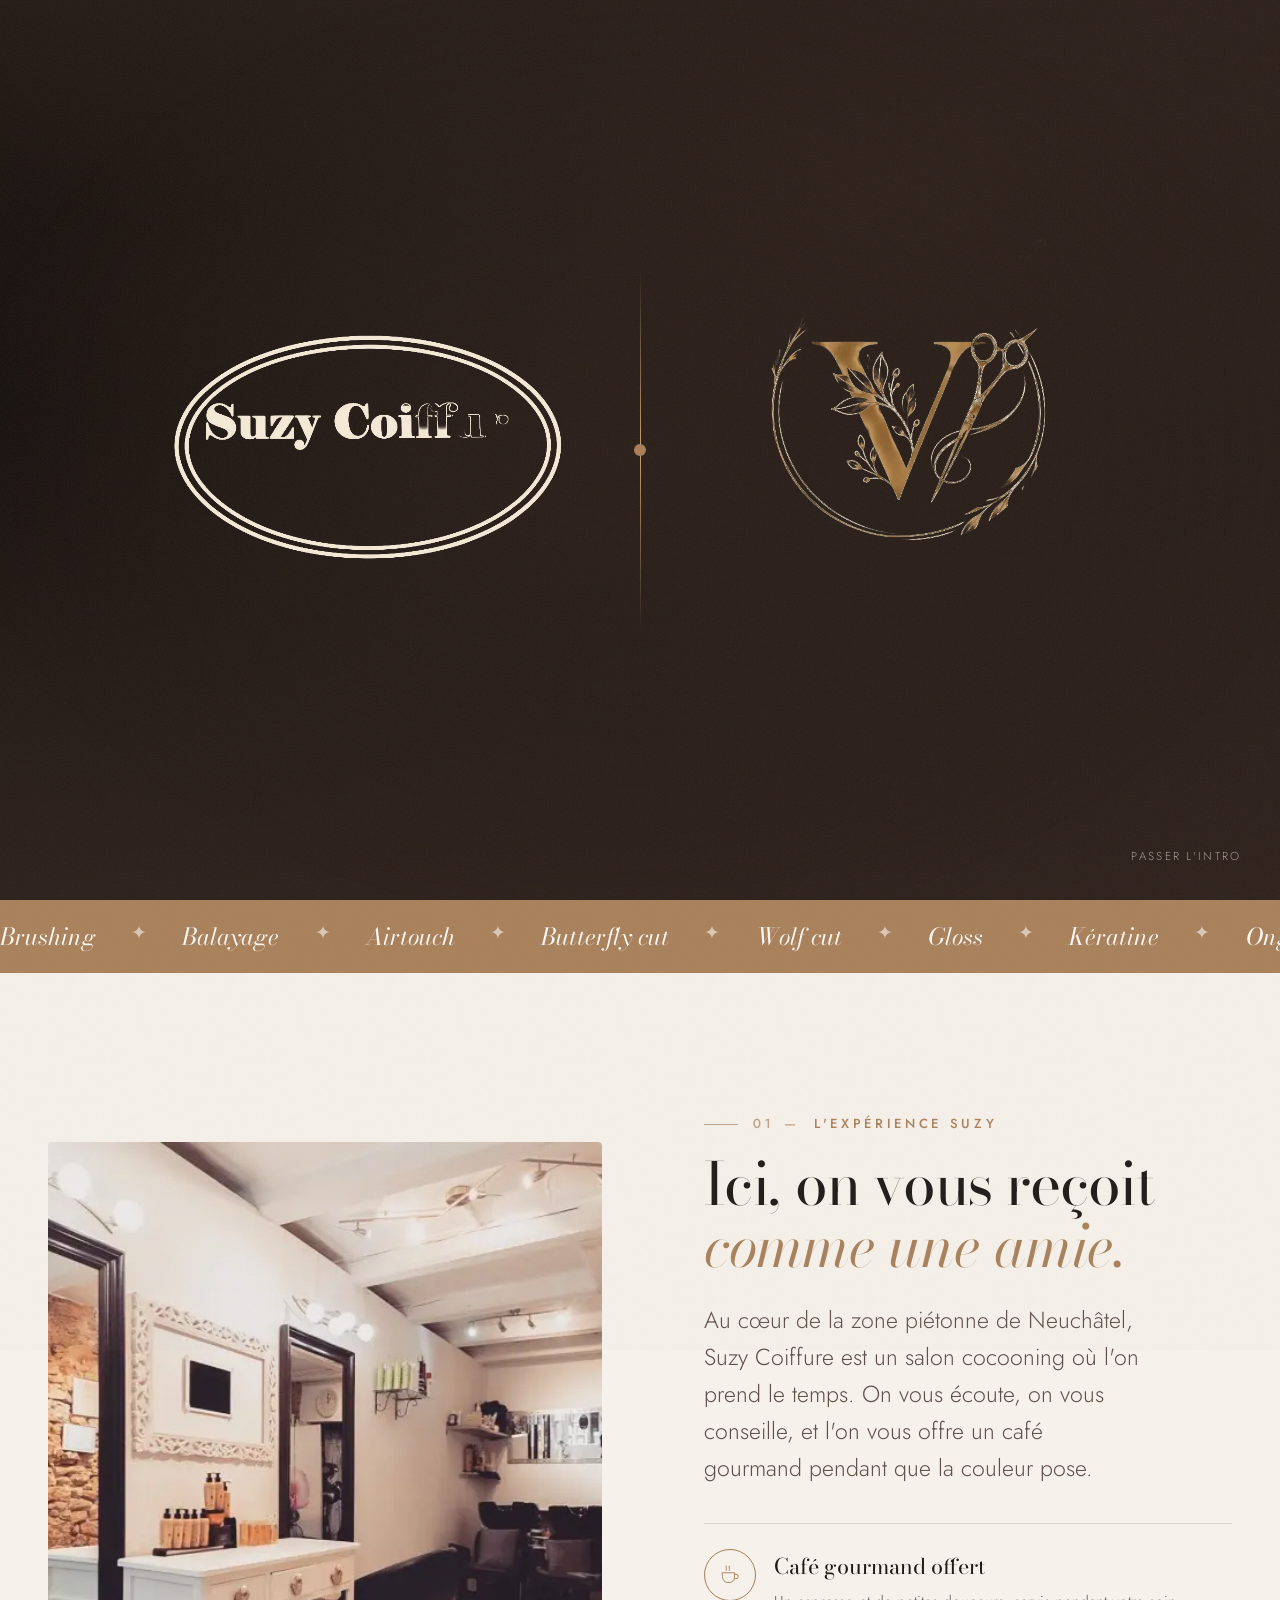
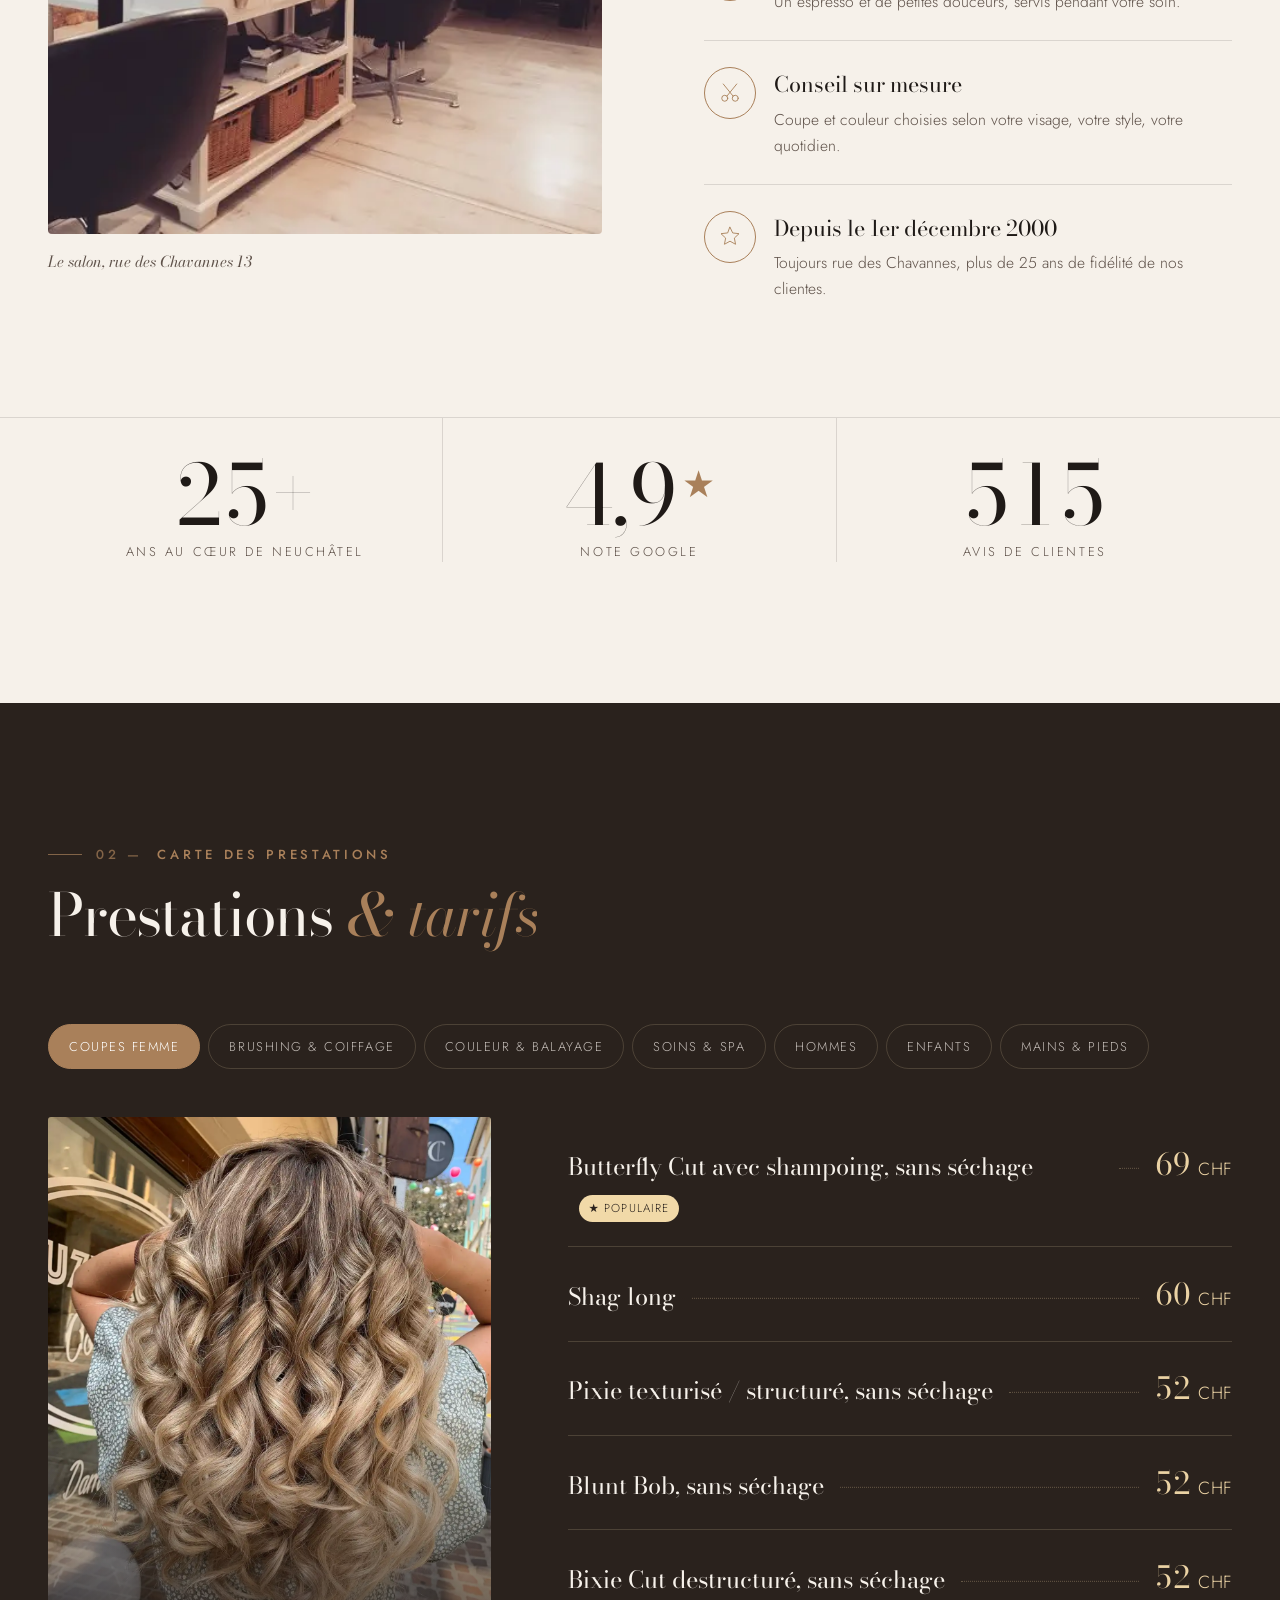
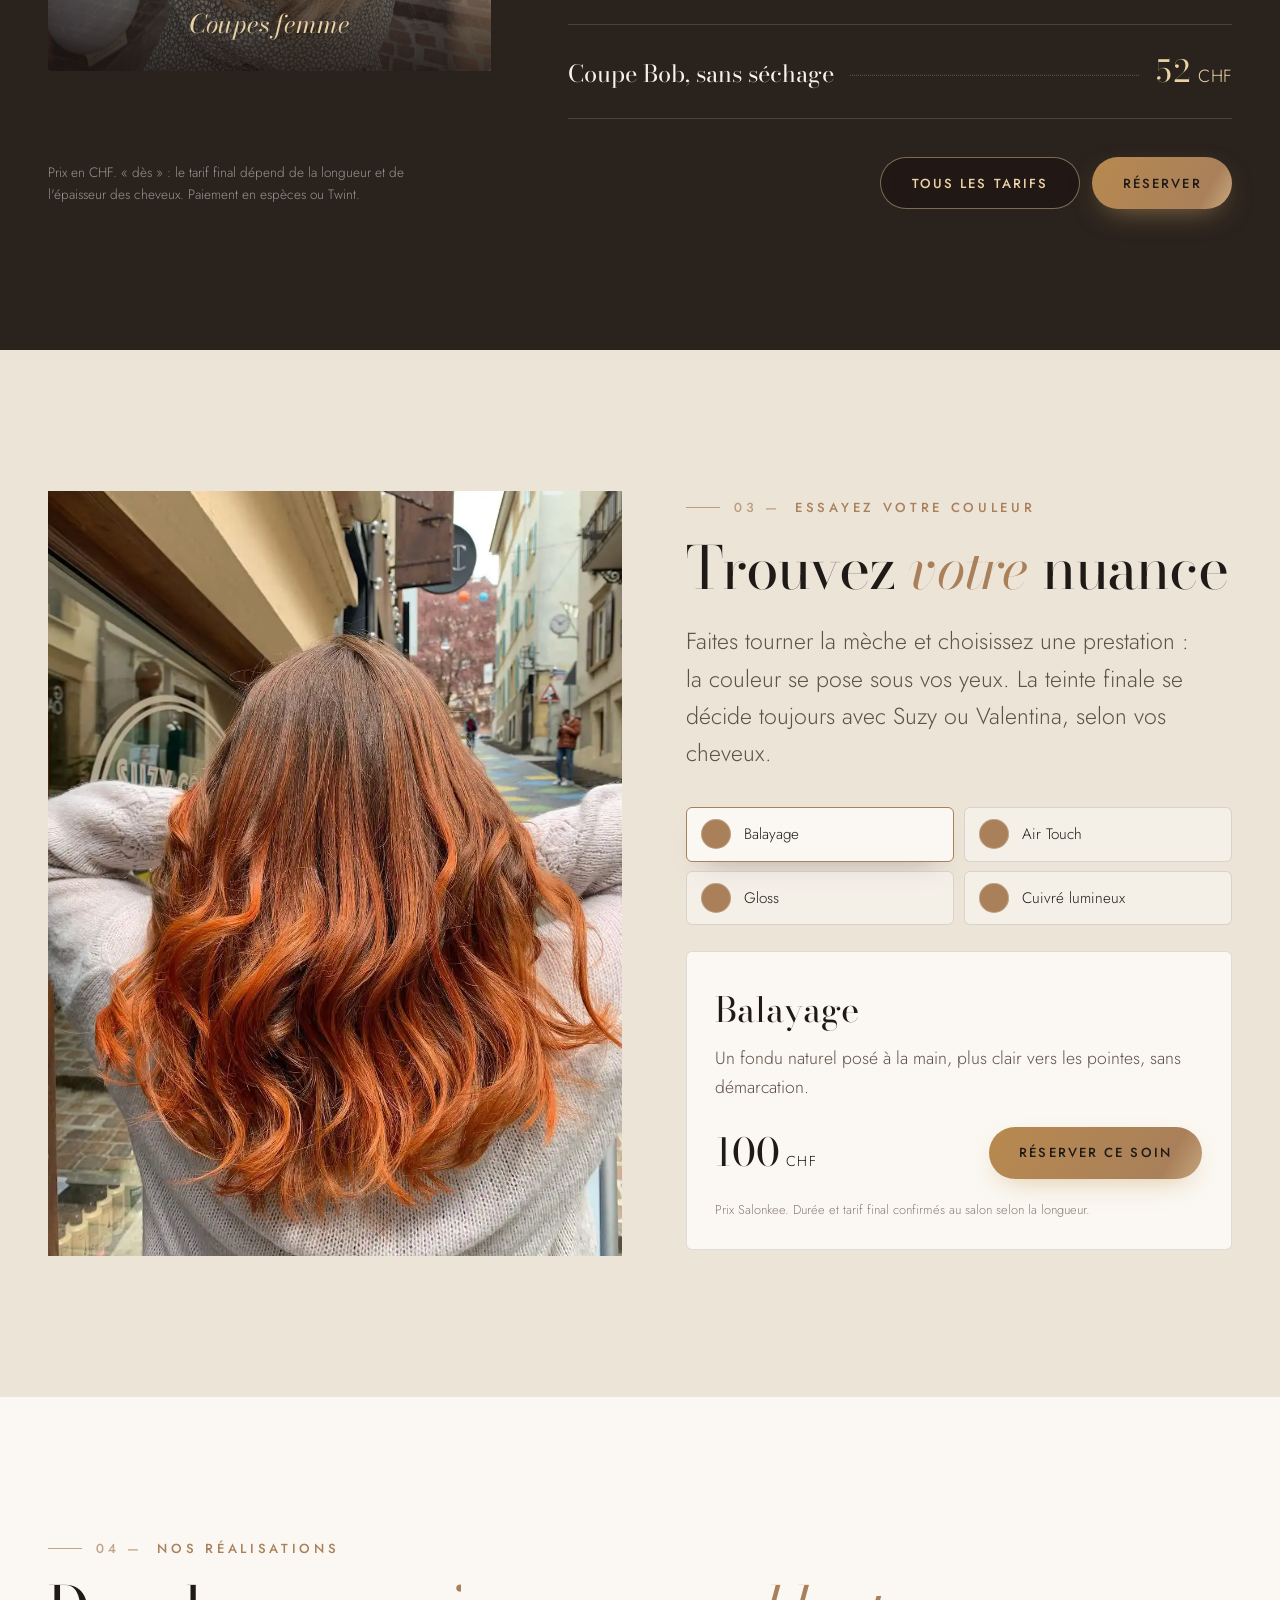
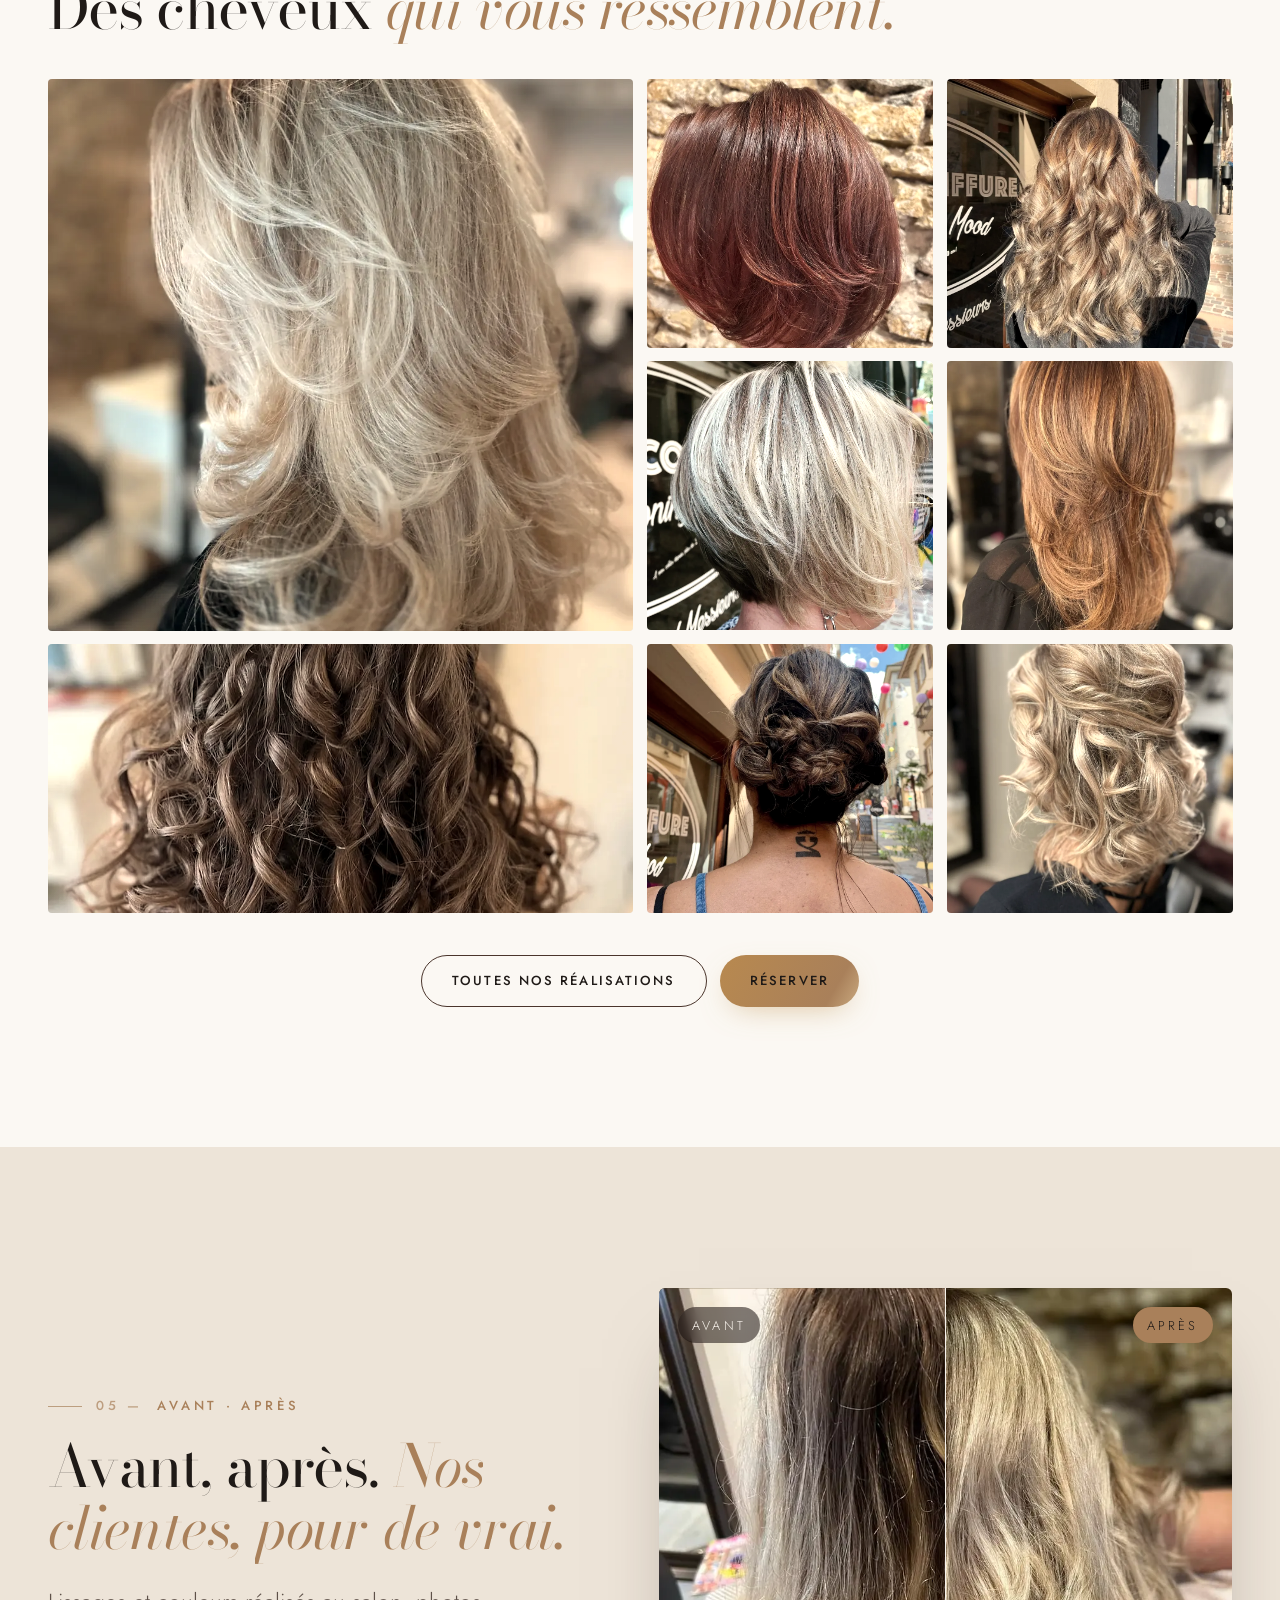
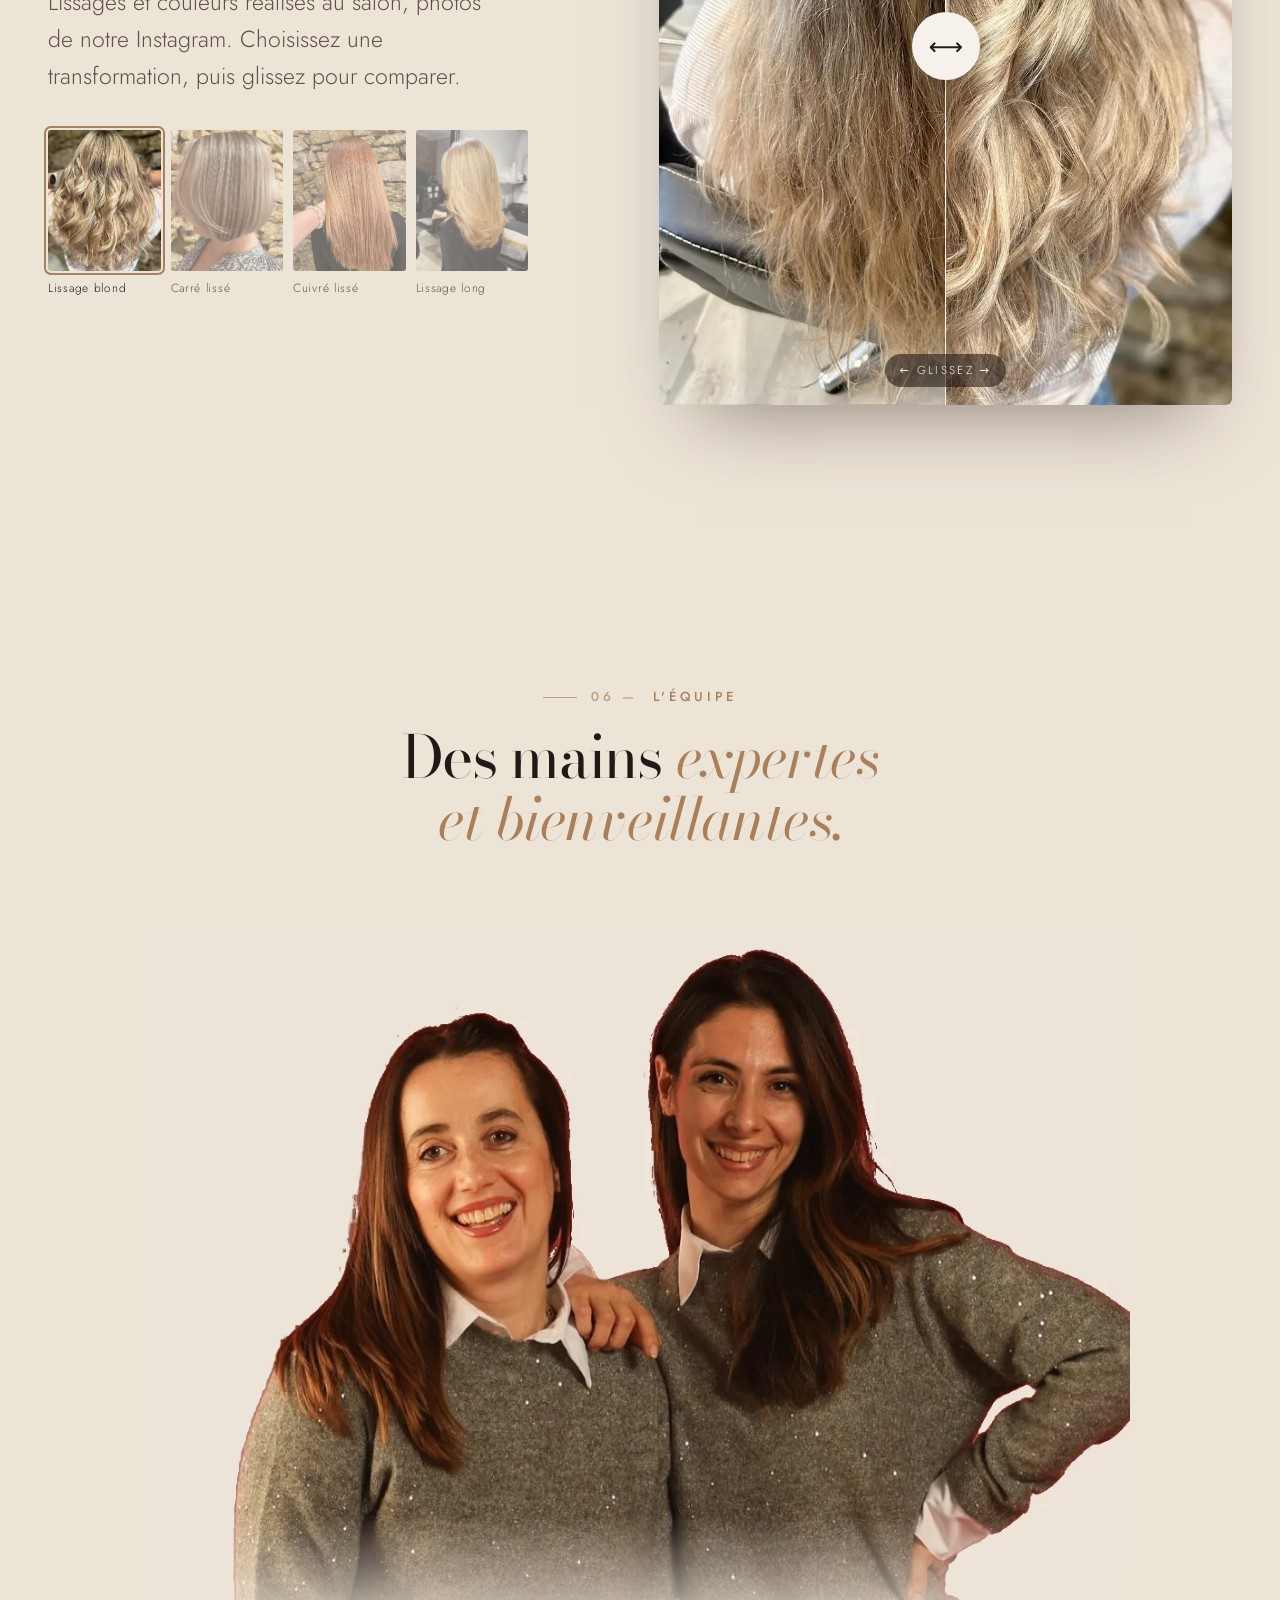
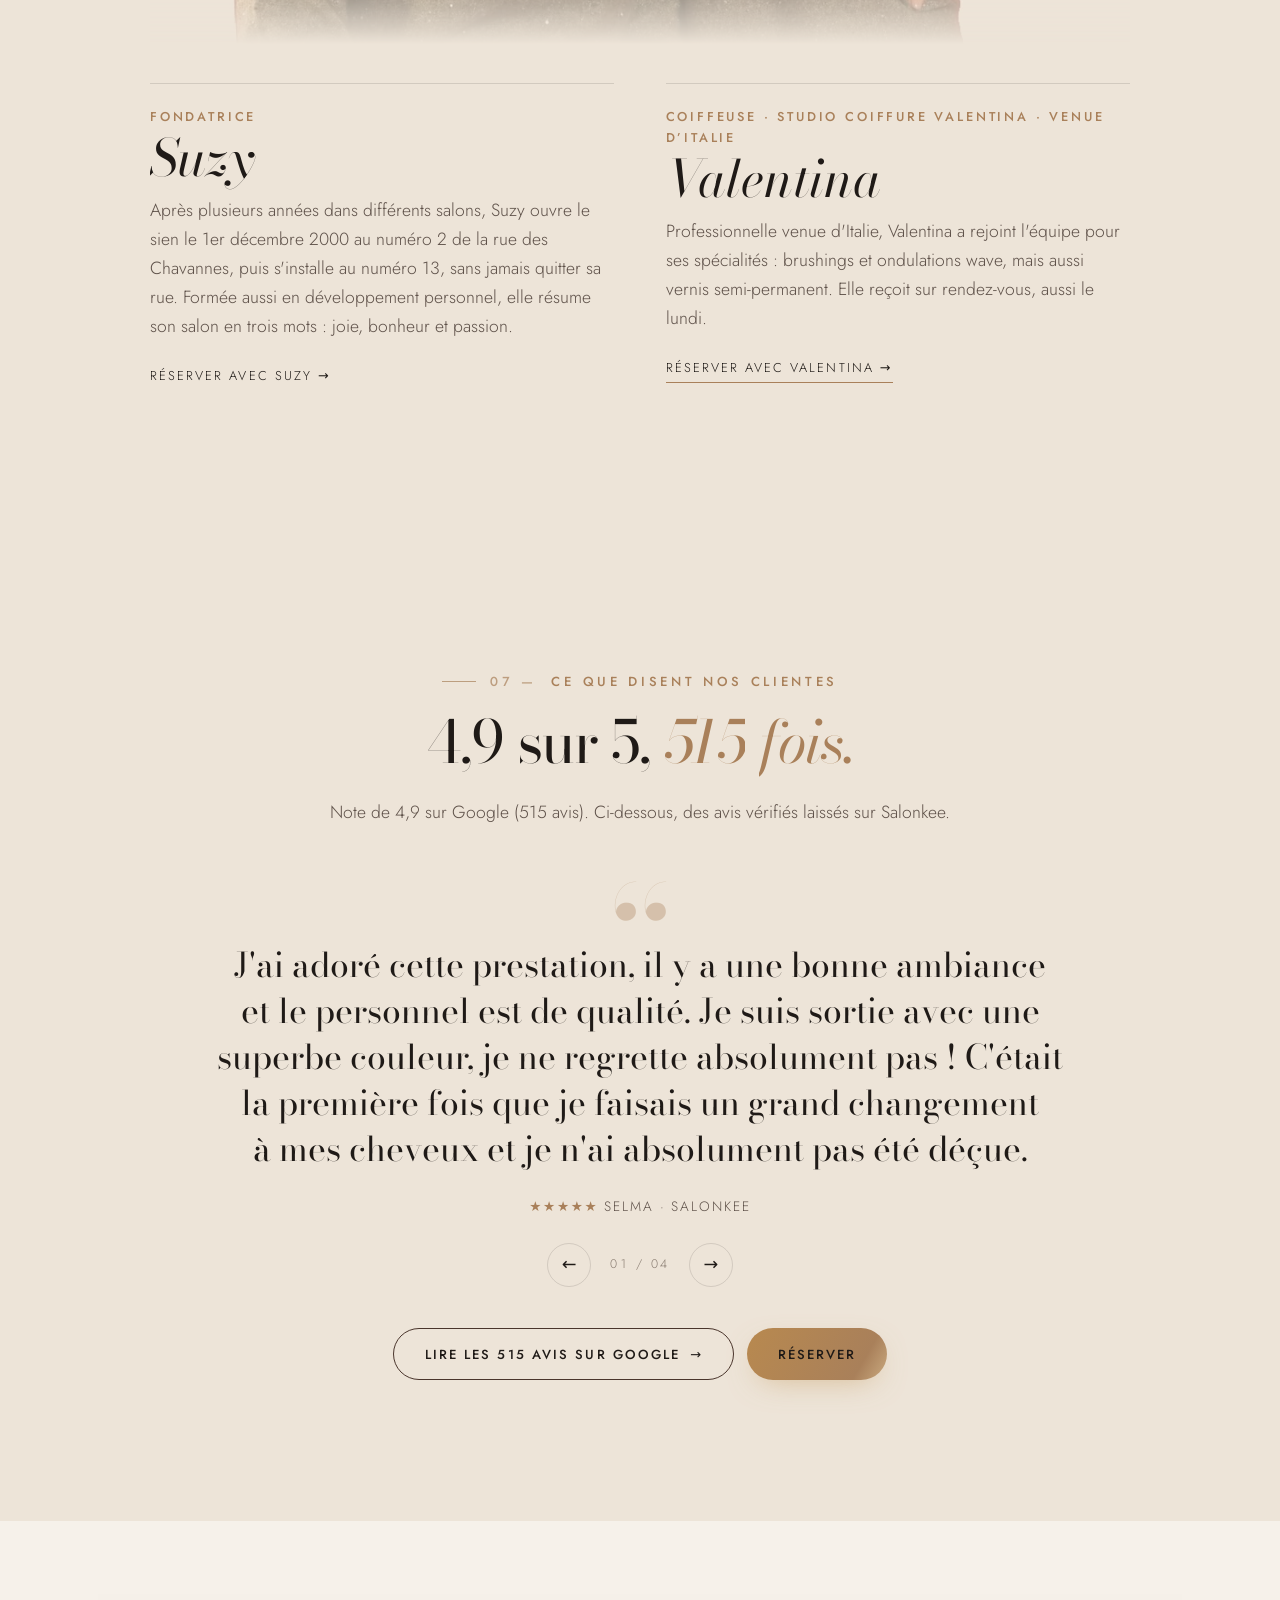
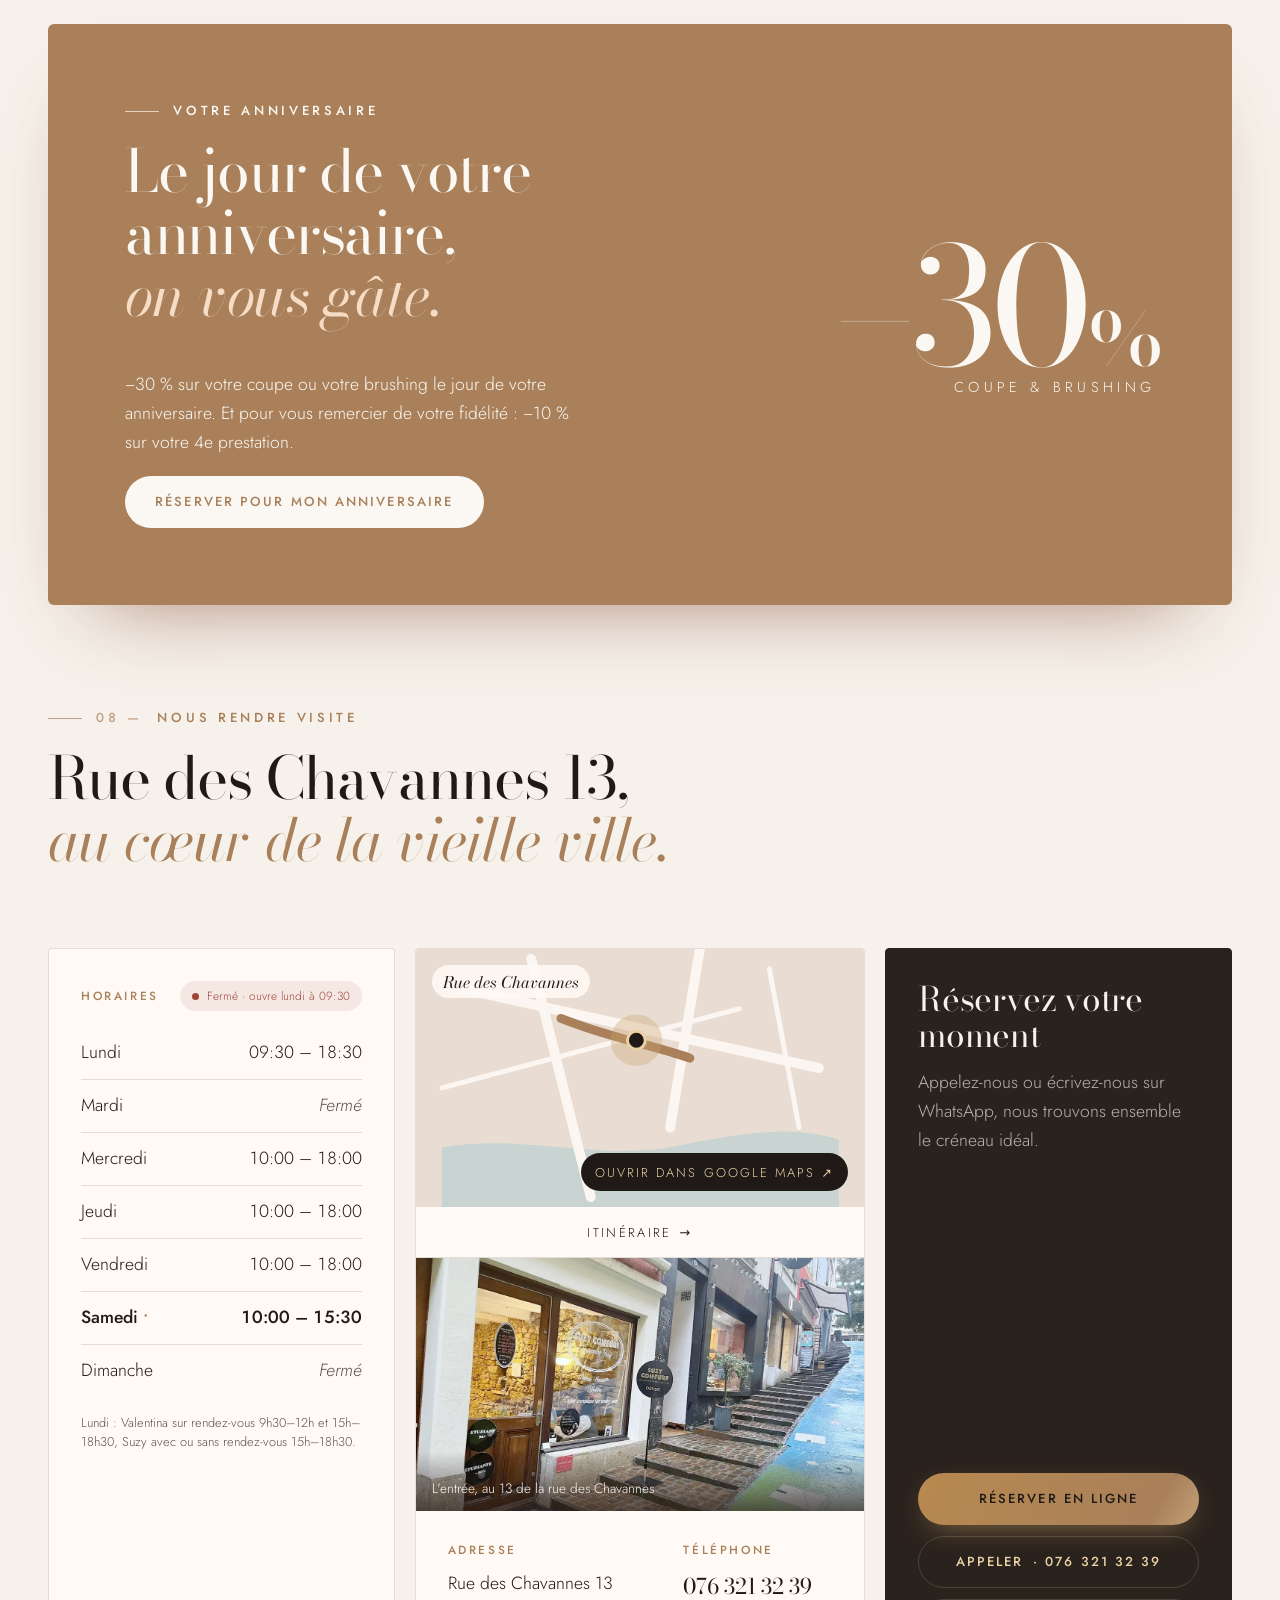
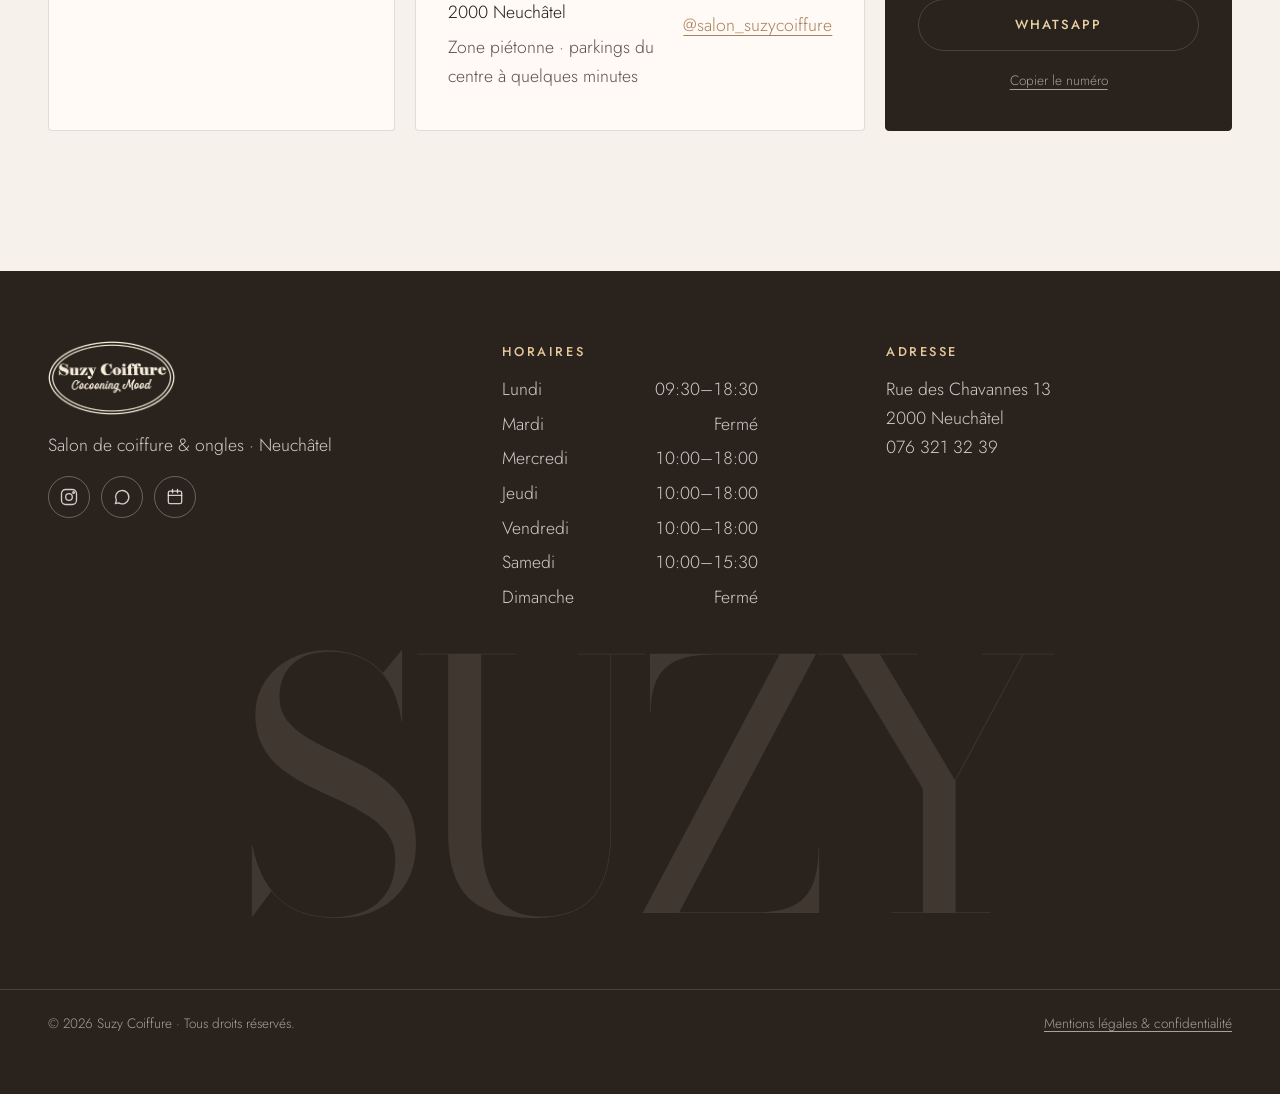
==== commit dd90a437: "Logo intro: Suzy and Valentina draw themselves over the hair, then fly into the header - Transparent" ====
--- a/index.html
+++ b/index.html
@@ -19,9 +19,10 @@
 <link rel="apple-touch-icon" href="apple-touch-icon.png">
 <link rel="preconnect" href="https://fonts.googleapis.com">
 <link rel="preconnect" href="https://fonts.gstatic.com" crossorigin>
+<script>try{var d=document.documentElement,r=matchMedia("(prefers-reduced-motion: reduce)").matches;if(!r&&!sessionStorage.getItem("introSeen"))d.classList.add("intro-on","logos-hidden");else if(!r)d.classList.add("intro-quick")}catch(e){}</script>
 <script>try{var c=document.createElement("canvas");if(c.getContext("webgl")||c.getContext("experimental-webgl"))document.documentElement.classList.add("webgl")}catch(e){}</script>
 <link rel="stylesheet" href="https://fonts.googleapis.com/css2?family=Bodoni+Moda:ital,opsz,wght@0,6..96,400;0,6..96,500;1,6..96,400;1,6..96,500&family=Jost:wght@300;400;500&display=swap">
-<link rel="stylesheet" href="styles.css?v=1794497212">
+<link rel="stylesheet" href="styles.css?v=1794660296">
 <script type="application/ld+json">
 {"@context":"https://schema.org","@type":"HairSalon","name":"Suzy Coiffure","image":"https://suzy-coiffure.vercel.app/assets/img/og.jpg",
 "url":"https://suzy-coiffure.vercel.app/","telephone":"+41763213239","priceRange":"CHF",
@@ -43,9 +44,10 @@
 <!-- Navigation -->
 <header class="nav" id="nav">
   <div class="nav-inner">
-    <a href="#top" class="logo logo-one" aria-label="Suzy Coiffure">
-      <img class="logo-light" src="assets/logo/suzy-lines.png" alt="Suzy Coiffure" width="520" height="302">
-      <img class="logo-dark" src="assets/logo/suzy-dark.png" alt="" width="1230" height="715">
+    <a href="#top" class="logo logo-pair" aria-label="Suzy Coiffure et Studio Coiffure Valentina">
+      <span class="lp lp-suzy"><img class="logo-light" src="assets/logos/suzy_logo_final.png" alt="Suzy Coiffure" width="924" height="576"><img class="logo-dark" src="assets/logos/suzy_logo_final_dark.png" alt="" width="924" height="576"></span>
+      <i class="lp-sep" aria-hidden="true"></i>
+      <span class="lp lp-val"><img class="logo-light" src="assets/logos/valentina_logo_final.png" alt="Studio Coiffure Valentina" width="744" height="772"><img class="logo-dark" src="assets/logos/valentina_logo_final_dark.png" alt="" width="744" height="772"></span>
     </a>
     <nav class="nav-links" aria-label="Navigation principale">
       <a href="#experience" data-i18n="nav.experience"></a>
@@ -82,6 +84,22 @@
     <div class="hero-media" id="heroMedia">
       <canvas class="hero-canvas" id="heroCanvas" aria-hidden="true"></canvas>
       <div class="hero-veil" aria-hidden="true"></div>
+    </div>
+
+    <div class="logo-intro" id="logoIntro">
+      <div class="li-veil" aria-hidden="true"></div>
+      <div class="li-row" aria-hidden="true">
+        <div class="li-logo li-suzy">
+          <video muted playsinline preload="auto" disablepictureinpicture data-hevc="assets/logos/suzy_logo_web_hevc.mov" data-webm="assets/logos/suzy_logo_web.webm"></video>
+          <img class="li-png" src="assets/logos/suzy_logo_final.png" alt="" width="924" height="576">
+        </div>
+        <i class="li-line"></i>
+        <div class="li-logo li-val">
+          <video muted playsinline preload="auto" disablepictureinpicture data-hevc="assets/logos/valentina_logo_web_hevc.mov" data-webm="assets/logos/valentina_logo_web.webm"></video>
+          <img class="li-png" src="assets/logos/valentina_logo_final.png" alt="" width="744" height="772">
+        </div>
+      </div>
+      <button type="button" class="li-skip" id="introSkip" data-i18n="intro.skip">Passer l'intro</button>
     </div>
 
     <div class="hero-top wrap">
@@ -419,8 +437,8 @@
 <script src="https://cdnjs.cloudflare.com/ajax/libs/gsap/3.12.5/gsap.min.js"></script>
 <script src="https://cdnjs.cloudflare.com/ajax/libs/gsap/3.12.5/ScrollTrigger.min.js"></script>
 <script src="https://cdn.jsdelivr.net/npm/lenis@1.1.13/dist/lenis.min.js"></script>
-<script src="hair.js?v=1794497212"></script>
-<script src="i18n.js?v=1794497212"></script>
-<script src="main.js?v=1794497212"></script>
+<script src="hair.js?v=1794660296"></script>
+<script src="i18n.js?v=1794660296"></script>
+<script src="main.js?v=1794660296"></script>
 </body>
 </html>
--- a/styles.css
+++ b/styles.css
@@ -1097,3 +1097,47 @@
 .sec-index a em { position: absolute; right: calc(100% + .4rem); white-space: nowrap; }
 .nav.is-scrolled .lang button { color: var(--ink); } .nav.is-scrolled .lang button.is-active { color: #fff; }
 .gold-thread path { stroke-width: 1.8; }
+
+/* =====================================================================
+   Vestibule : les deux logos animés se dessinent sur les cheveux, puis volent dans l'en-tête
+   ===================================================================== */
+/* en-tête : les deux logos côte à côte, séparés par un filet d'or */
+.logo-pair { display: flex; align-items: center; gap: .85rem; }
+.logo-pair .lp { display: block; position: relative; }
+.logo-pair img { height: 44px; width: auto; display: block; transition: height .5s var(--ease); }
+.logo-pair .logo-dark { display: none; }
+.lp-sep { width: 1px; height: 30px; background: linear-gradient(transparent, #c9a36a, transparent); }
+.nav.is-scrolled .logo-pair .logo-light { display: none; }
+.nav.is-scrolled .logo-pair .logo-dark { display: block; }
+.nav.is-scrolled .logo-pair img { height: 40px; }
+@media (max-width: 767px) { .logo-pair { gap: .55rem; } .logo-pair img, .nav.is-scrolled .logo-pair img { height: 32px; } .lp-sep { height: 22px; } }
+html.logos-hidden .logo-pair .lp, html.logos-hidden .logo-pair .lp-sep { opacity: 0; }
+
+/* pendant l'intro : seul les cheveux sont visibles, rien n'est cliquable */
+html.intro-on, html.intro-on body { overflow: hidden; }
+html.intro-on .nav-inner > *:not(.logo-pair), html.intro-quick .nav-inner > *:not(.logo-pair),
+html.intro-on .hero-top, html.intro-on .hero-main, html.intro-on .hero-bar,
+html.intro-quick .hero-top, html.intro-quick .hero-main, html.intro-quick .hero-bar,
+html.intro-on .m-cta, html.intro-on .sec-index, html.intro-on .gold-thread { opacity: 0; pointer-events: none; }
+
+.logo-intro { display: none; position: absolute; inset: 0; z-index: 3; pointer-events: none; }
+.logo-intro.is-active { display: block; }
+.li-veil { position: absolute; inset: 0; opacity: 0; transition: opacity .8s var(--ease);
+  background: radial-gradient(ellipse at center, rgba(46, 33, 27, .75) 0%, rgba(46, 33, 27, .35) 45%, transparent 75%); }
+.logo-intro.is-on .li-veil { opacity: 1; }
+.li-row { position: absolute; inset: 0; display: flex; align-items: center; justify-content: center; gap: 4vw; }
+.li-logo { position: relative; width: min(34vw, 460px); flex: none; }
+.li-logo video, .li-logo .li-png { display: block; width: 100%; height: auto; }
+.li-logo .li-png { position: absolute; inset: 0; opacity: 0; }
+.logo-intro.is-png .li-logo video { opacity: 0; }
+.li-line { width: 1px; height: 40%; flex: none; background: linear-gradient(transparent, #c9a36a, transparent); transform: scaleY(0); transition: transform 1.2s var(--ease); }
+.logo-intro.is-on .li-line { transform: scaleY(1); }
+.li-skip { position: absolute; right: max(24px, env(safe-area-inset-right, 0px)); bottom: calc(24px + env(safe-area-inset-bottom, 0px)); pointer-events: auto;
+  font-size: .72rem; letter-spacing: .2em; text-transform: uppercase; color: var(--porcelain); opacity: .6; padding: .6rem .9rem; transition: opacity .3s; }
+.li-skip:hover, .li-skip:focus-visible { opacity: 1; }
+@media (max-width: 767px) {
+  .li-row { flex-direction: column; gap: 6vw; }
+  .li-logo { width: 62vw; }
+  .li-line { width: 40%; height: 1px; background: linear-gradient(90deg, transparent, #c9a36a, transparent); transform: scaleX(0); }
+  .logo-intro.is-on .li-line { transform: scaleX(1); }
+}
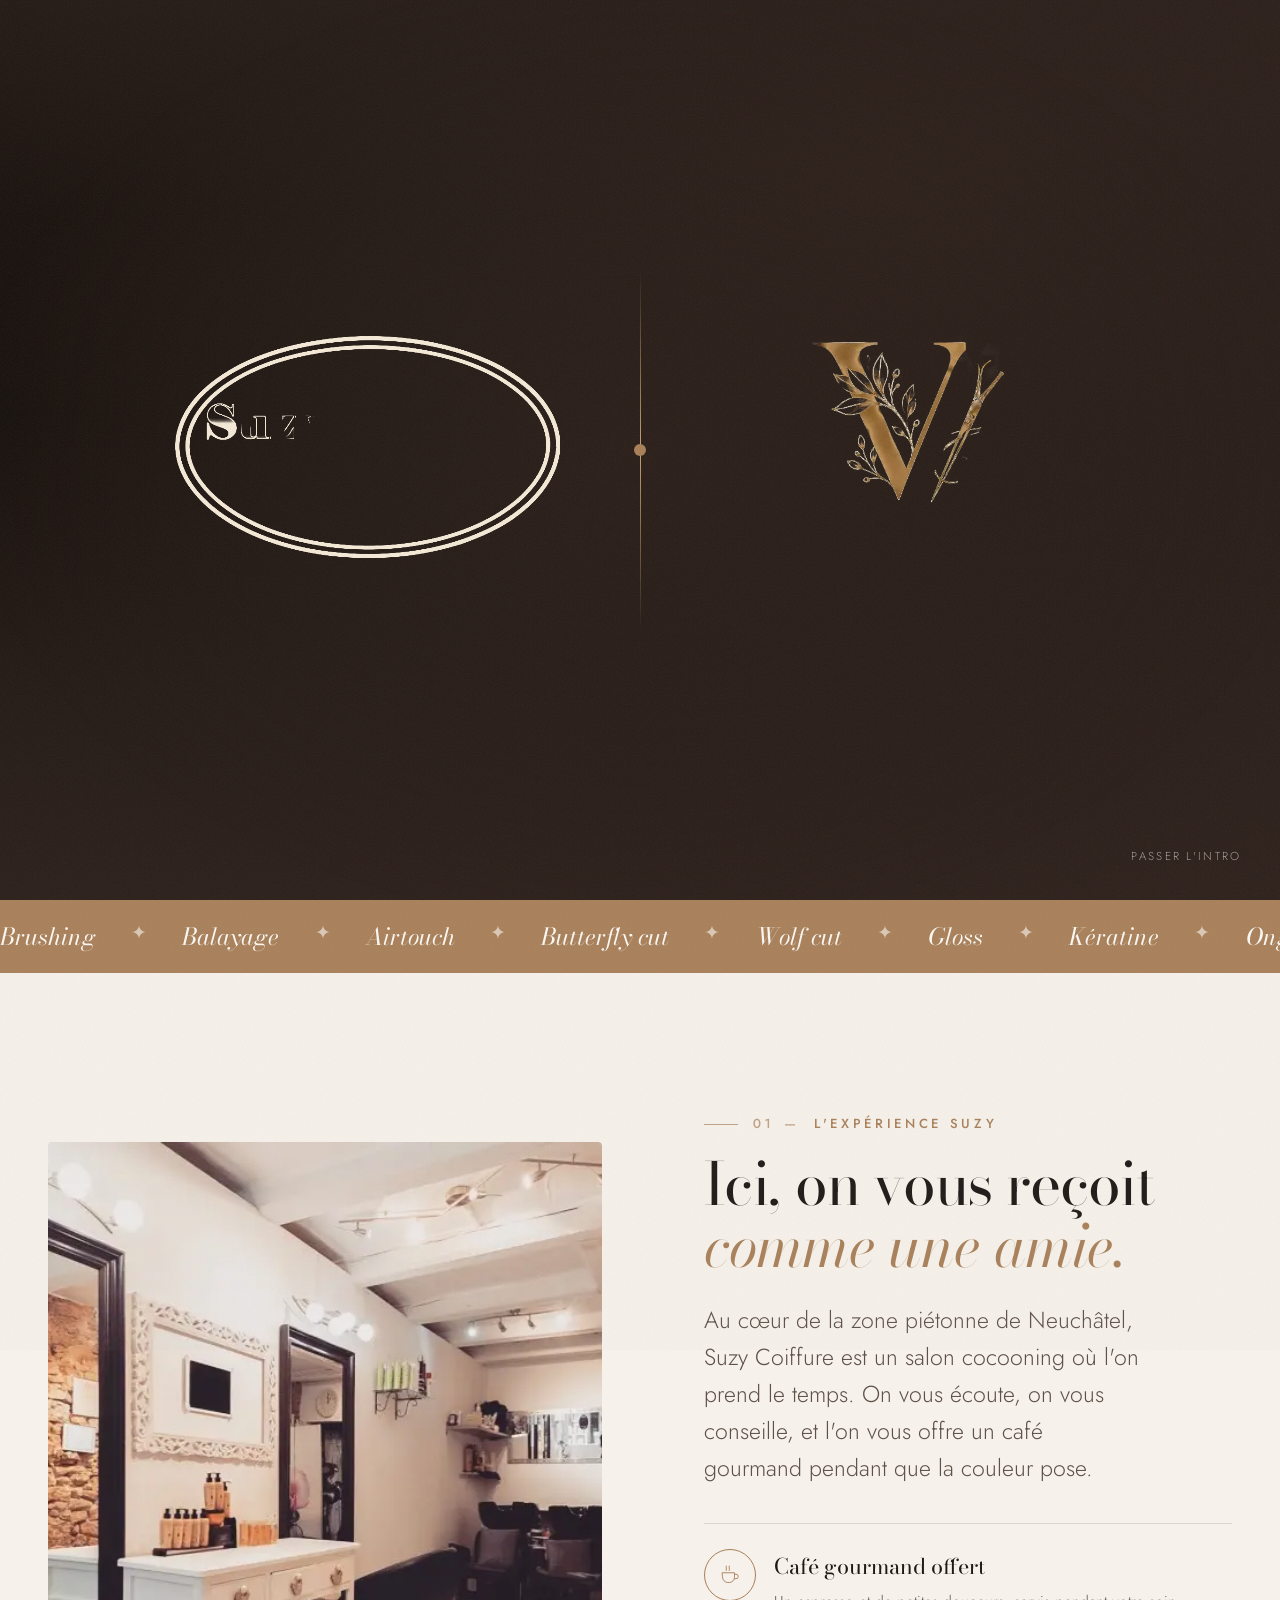
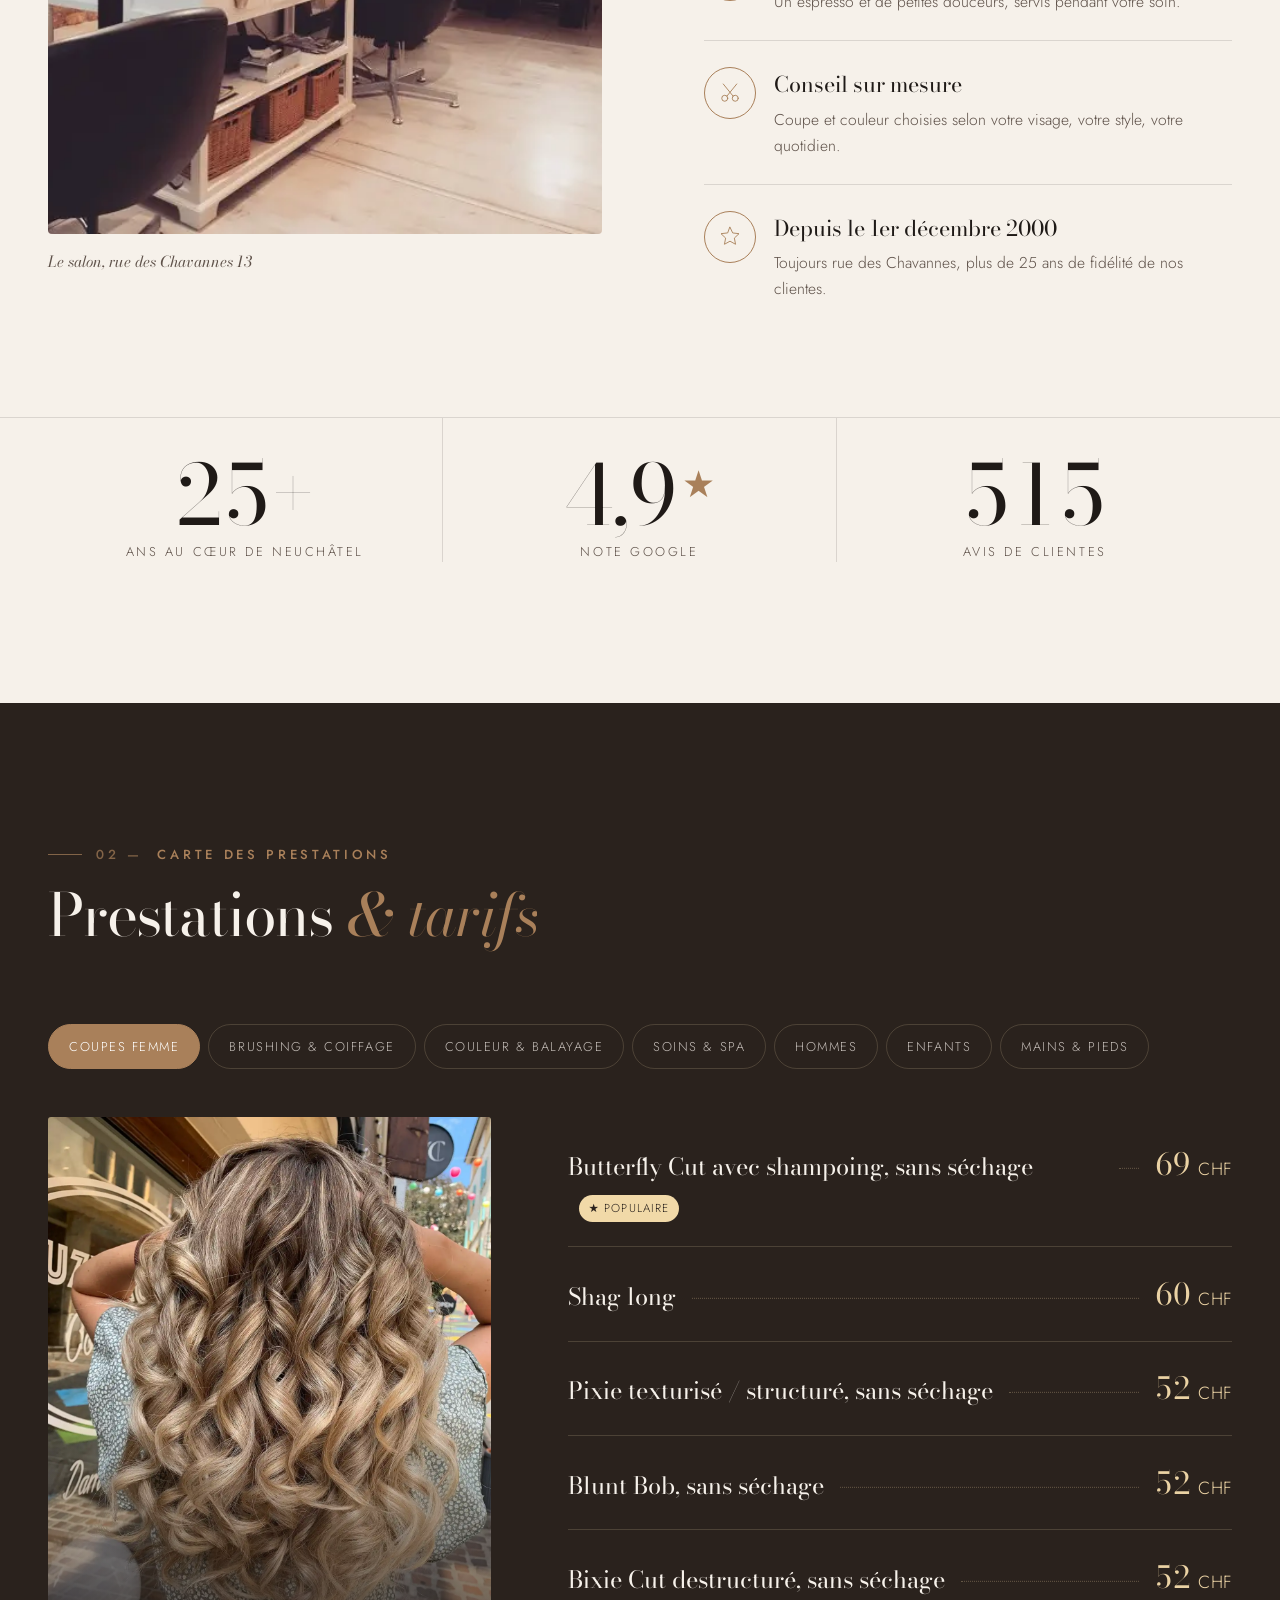
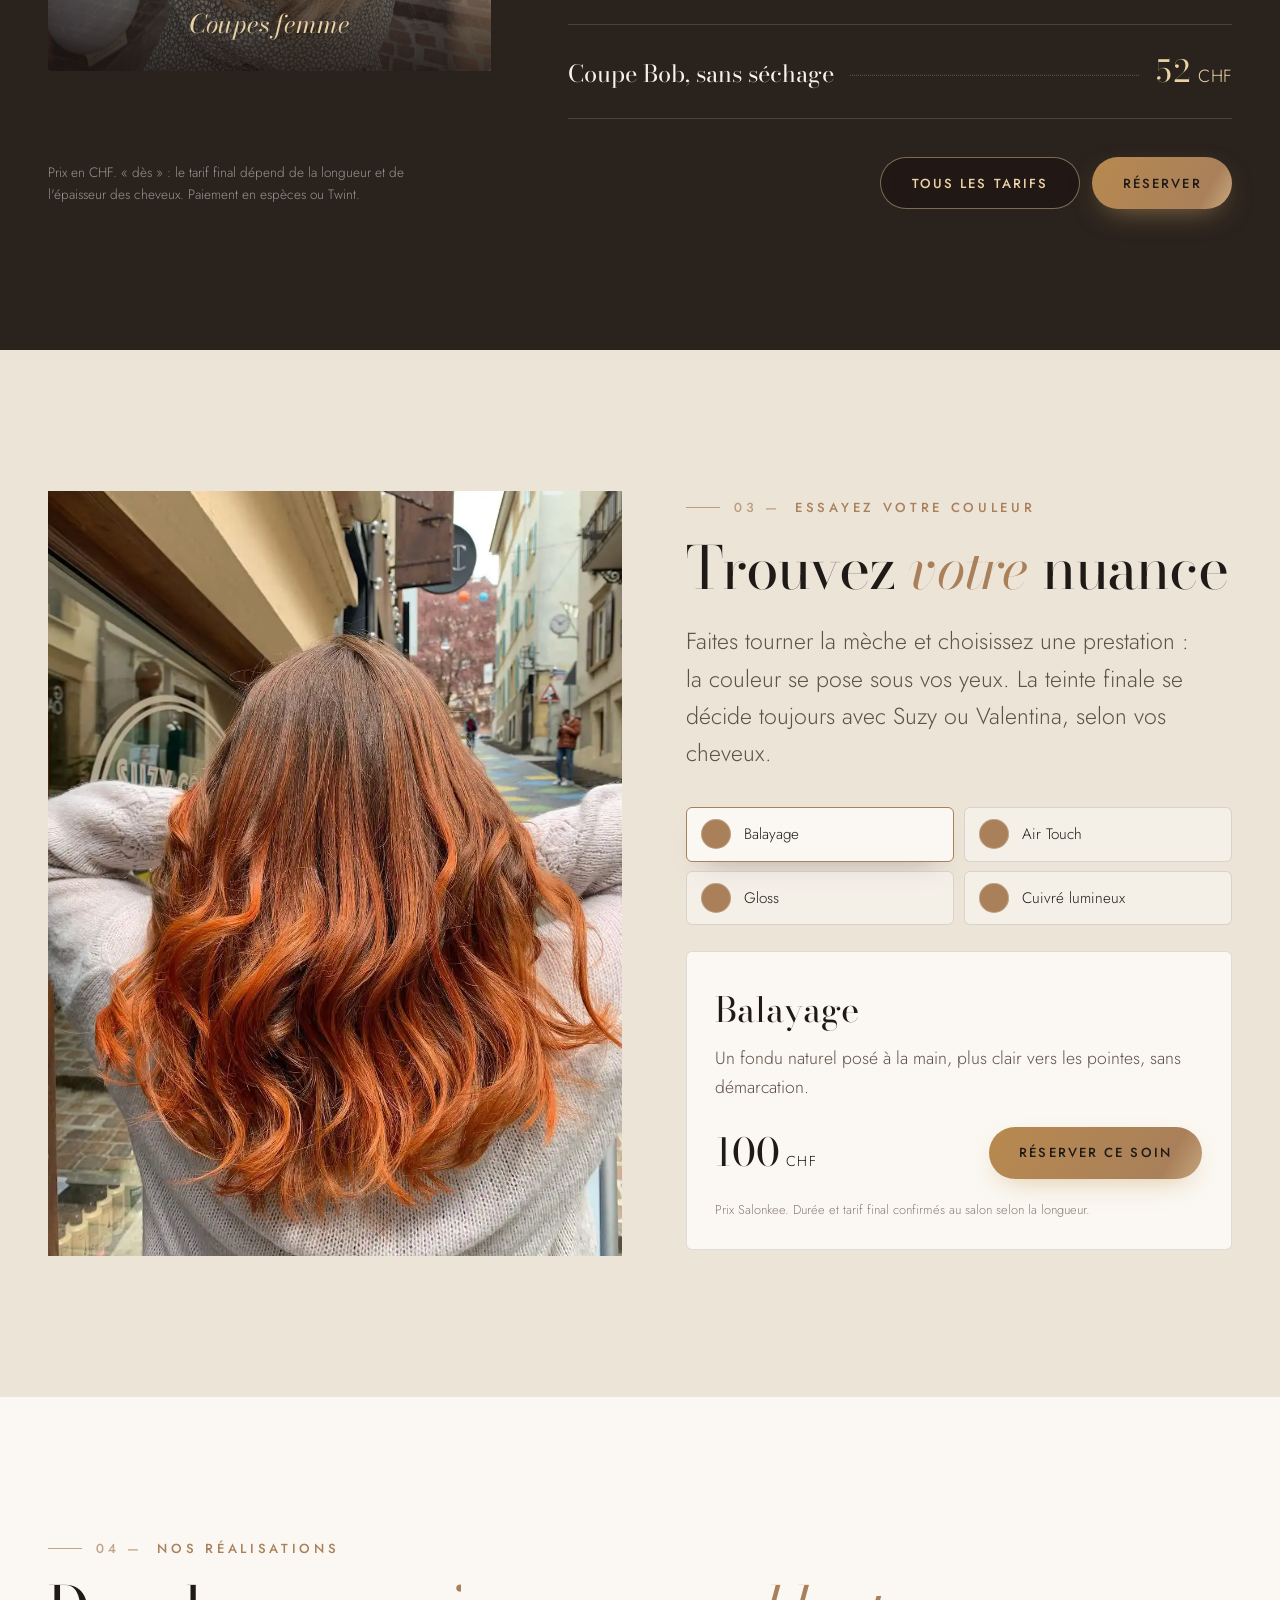
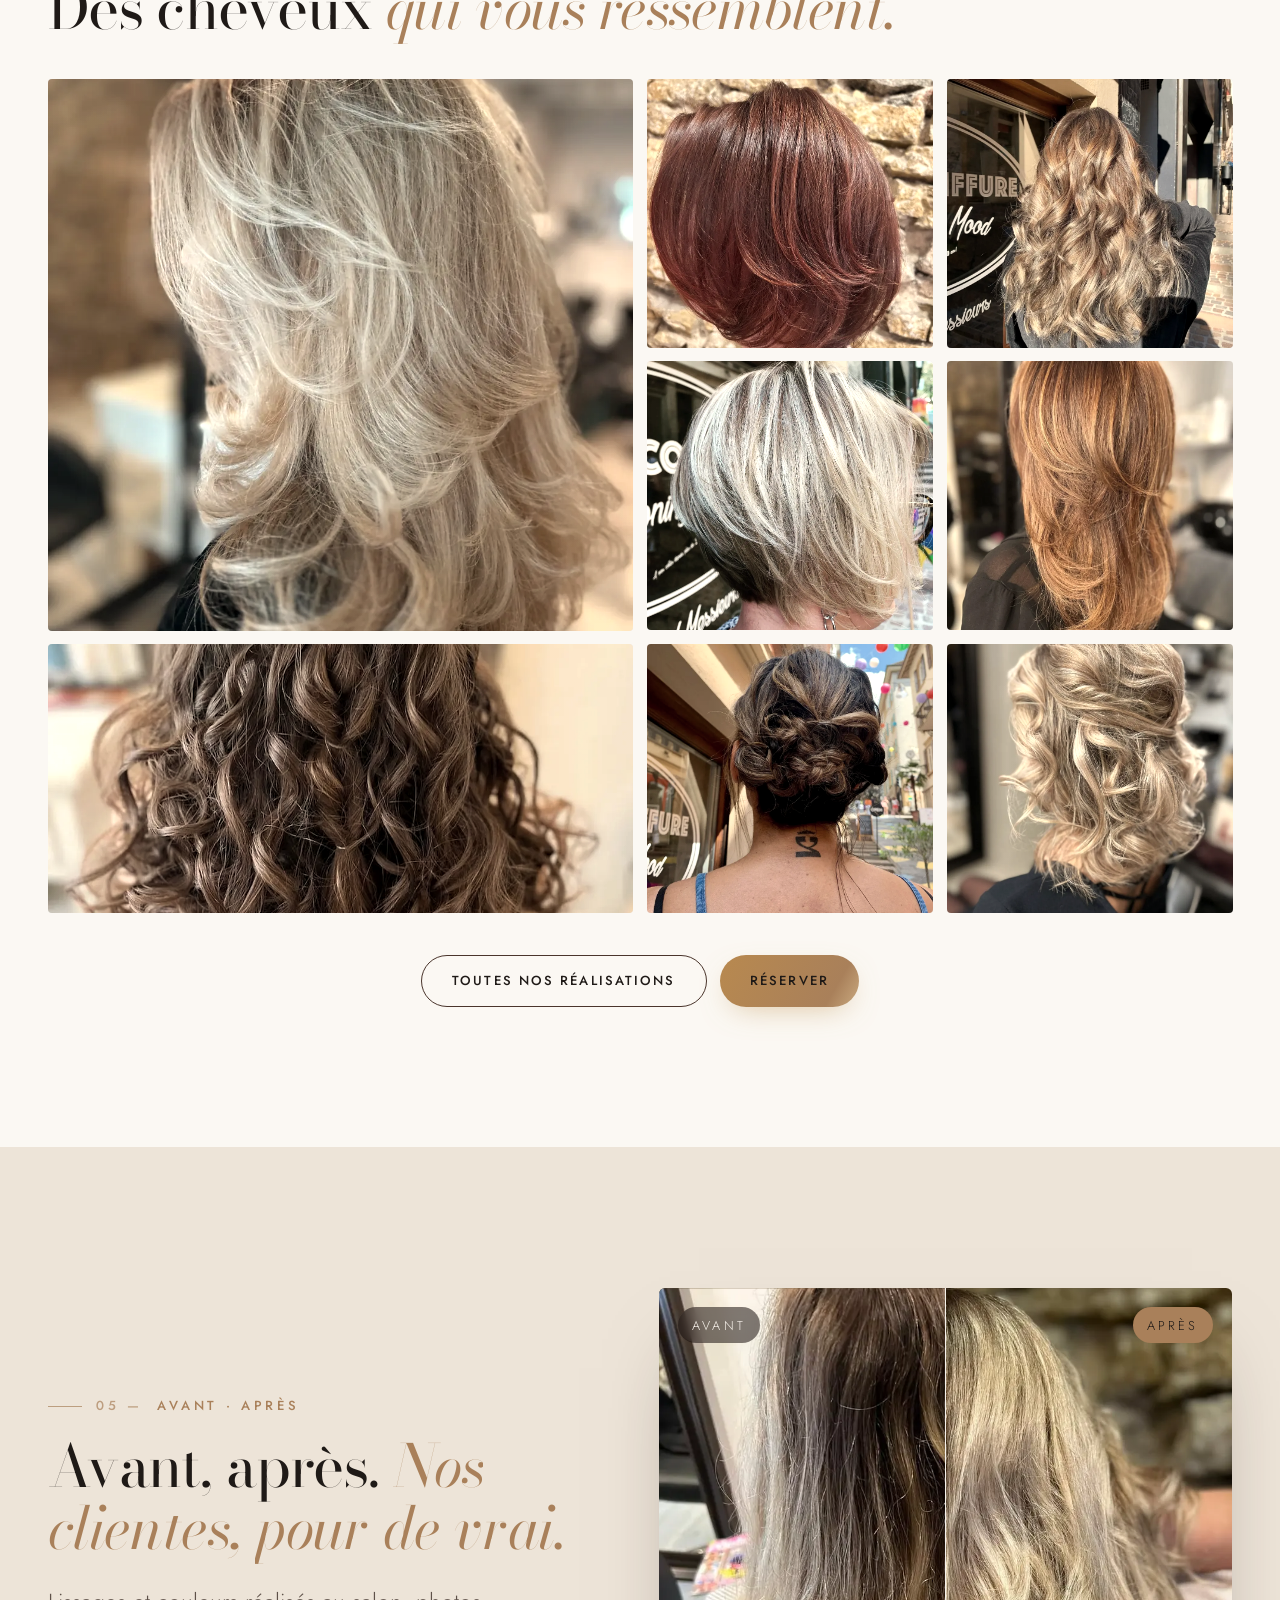
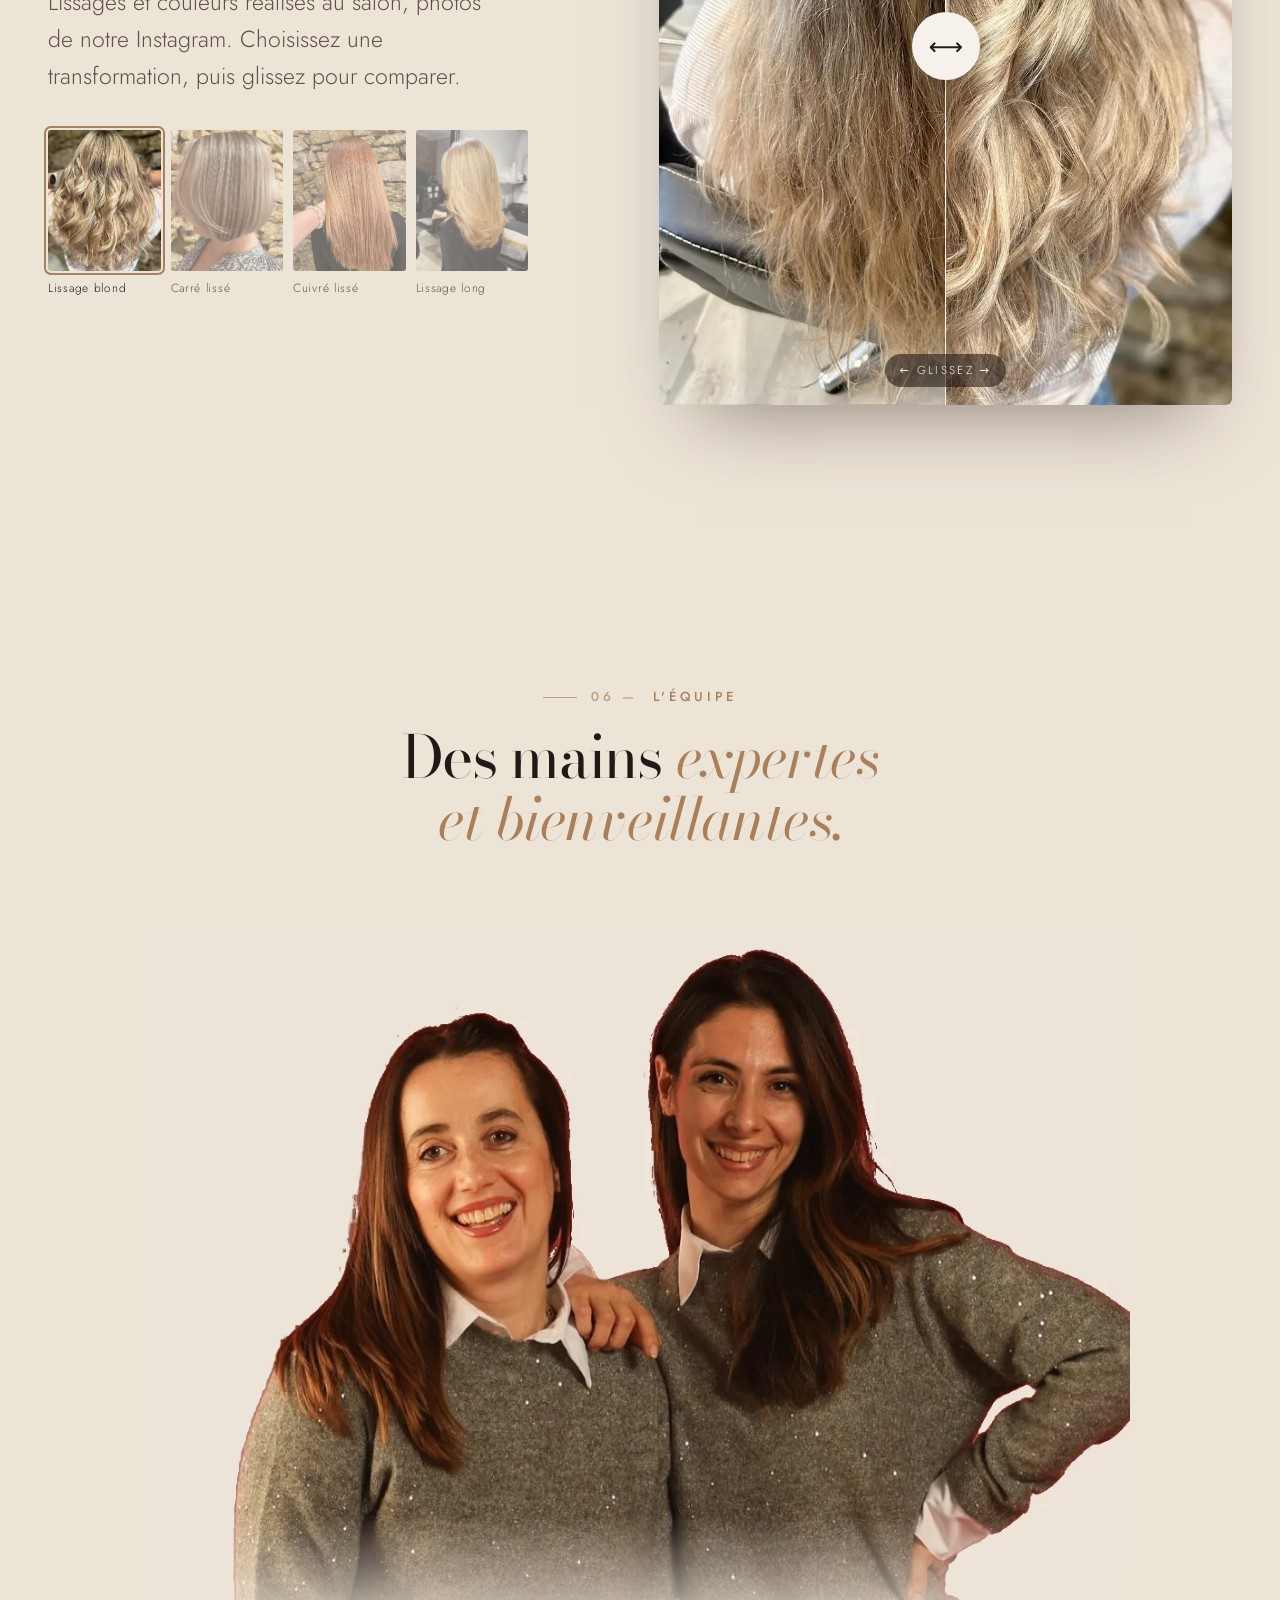
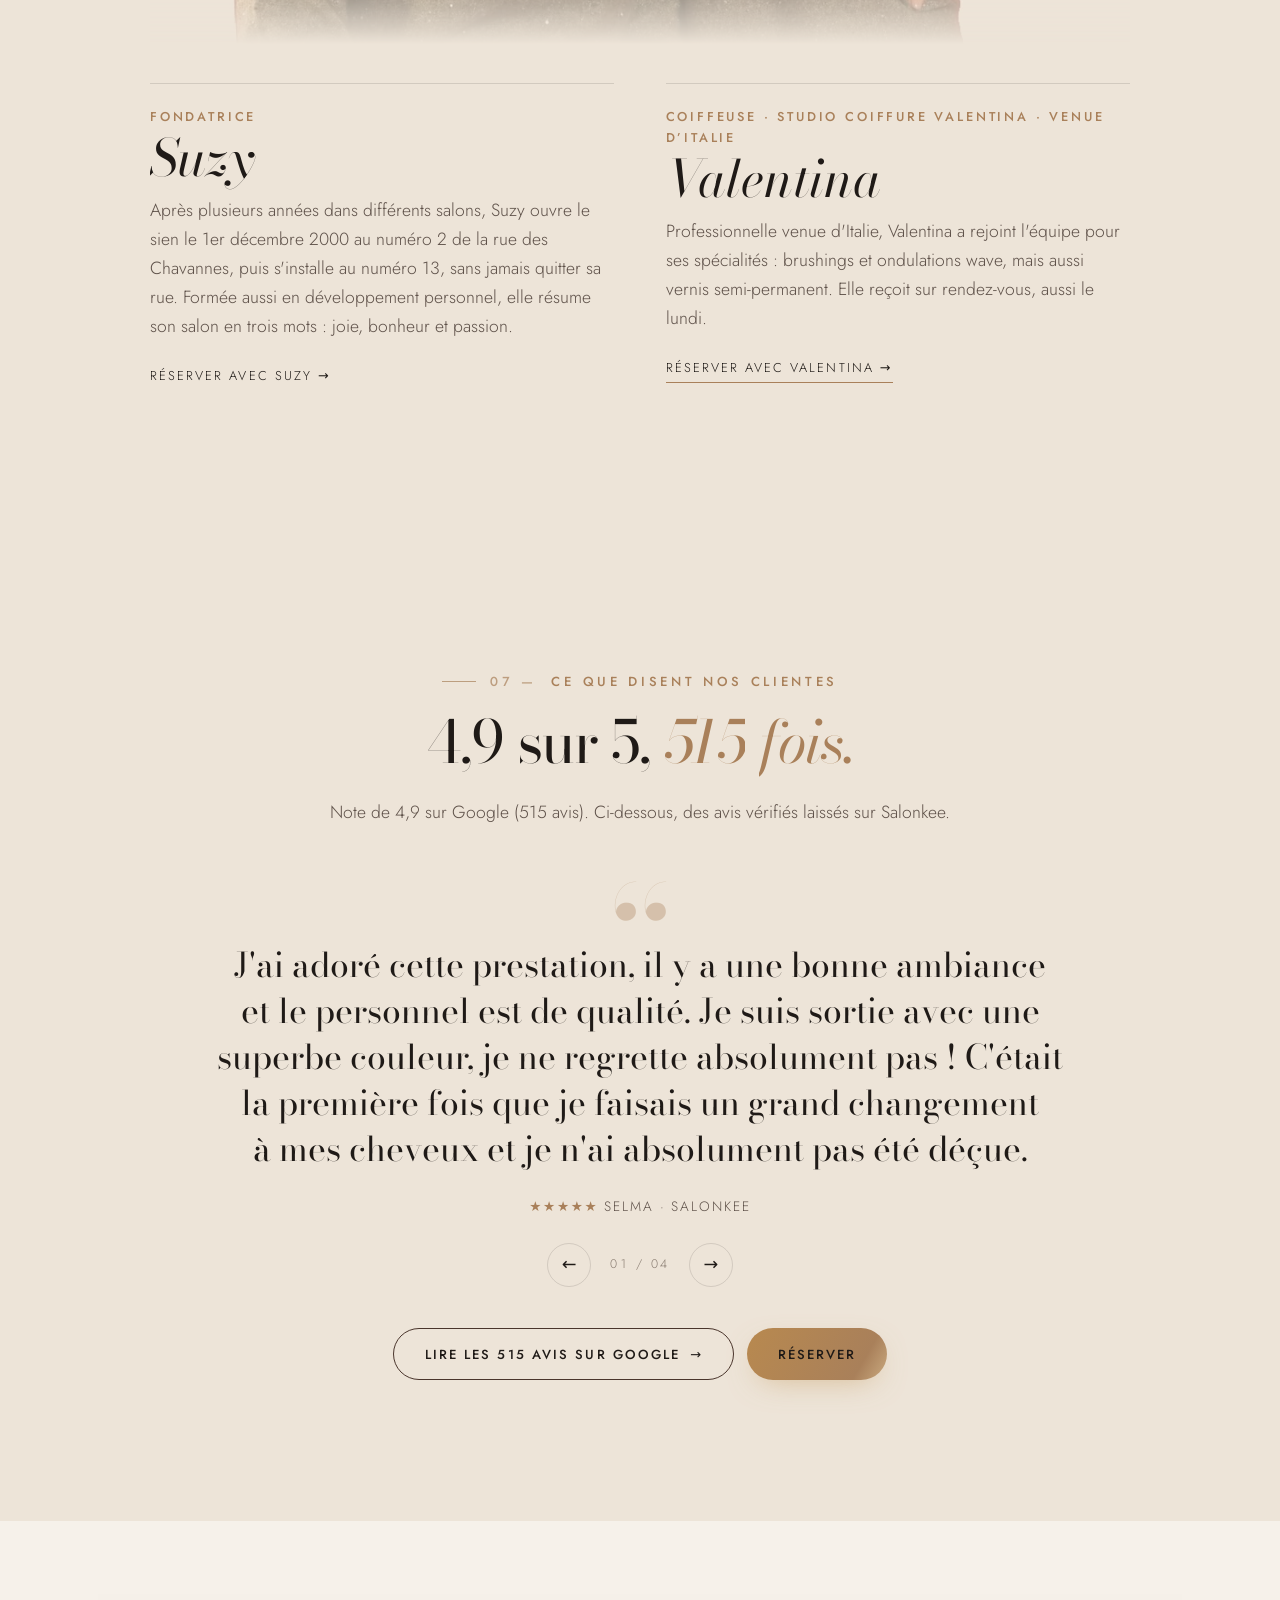
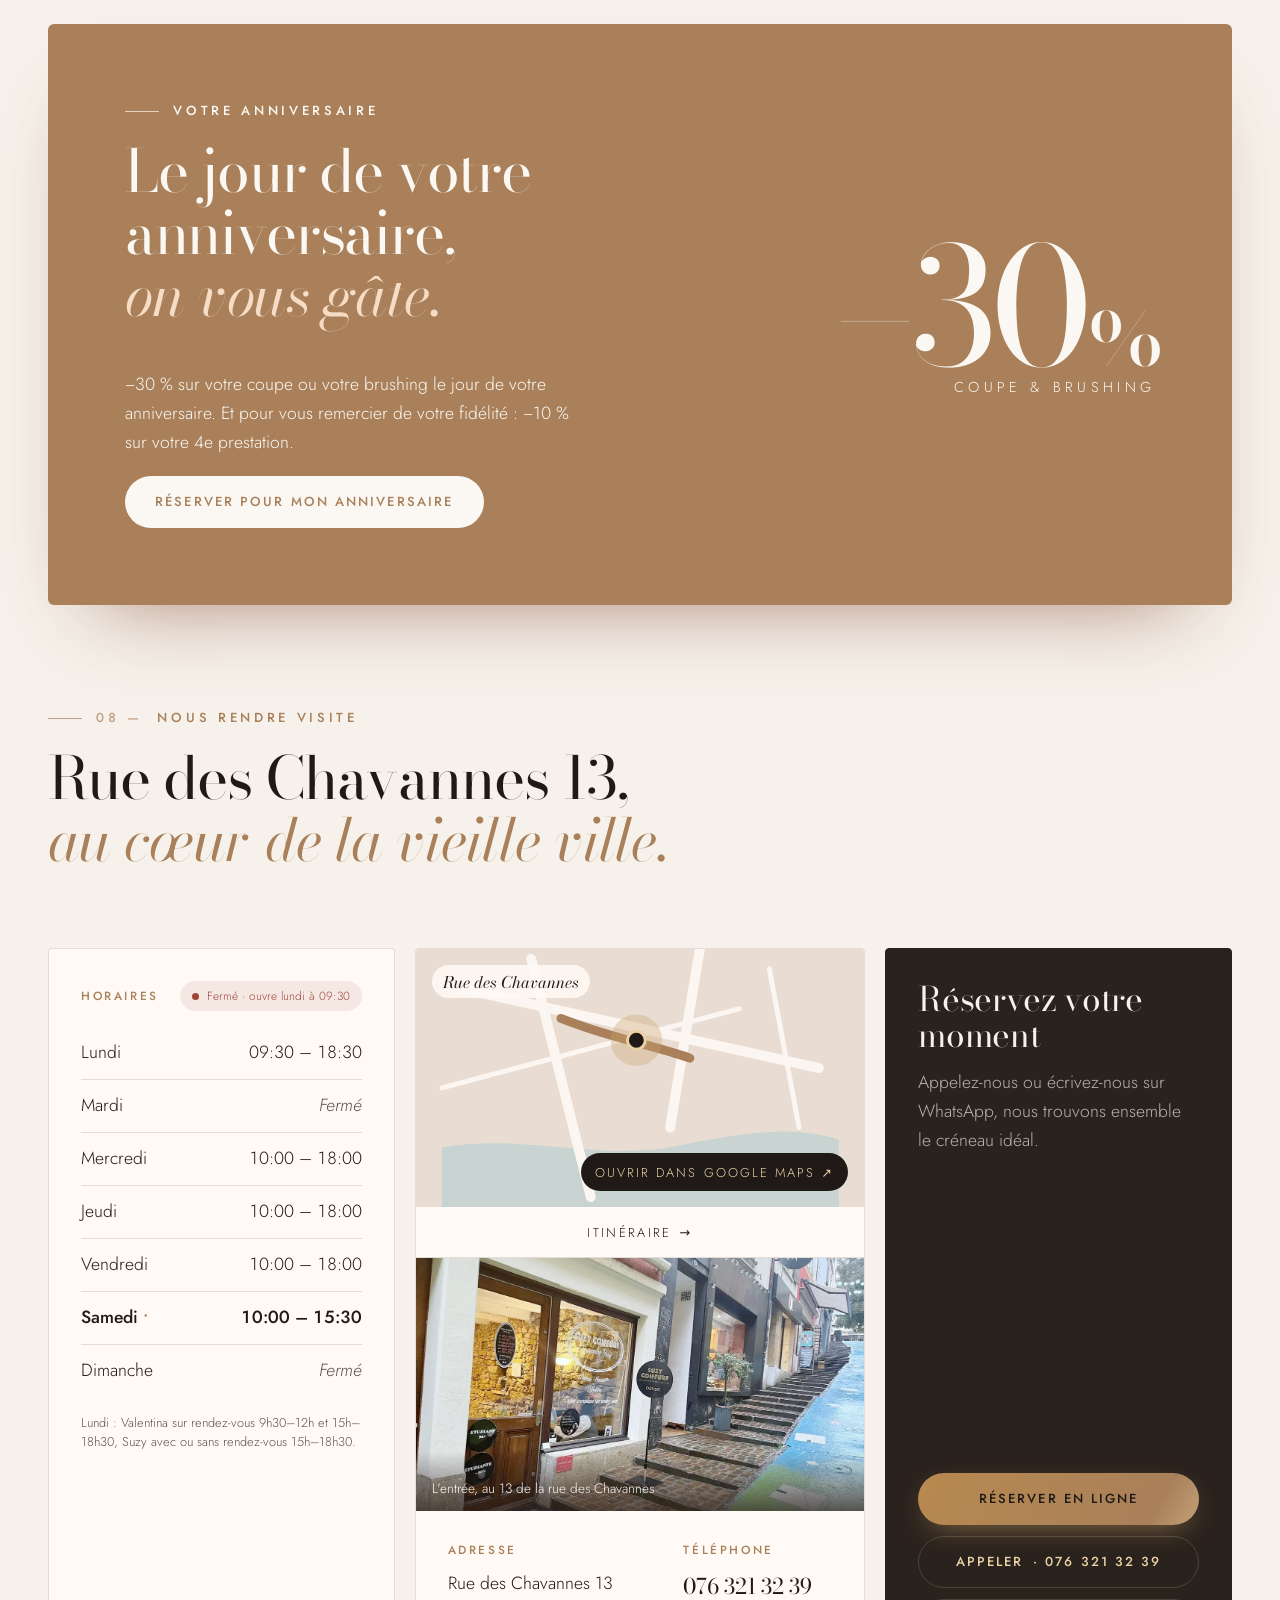
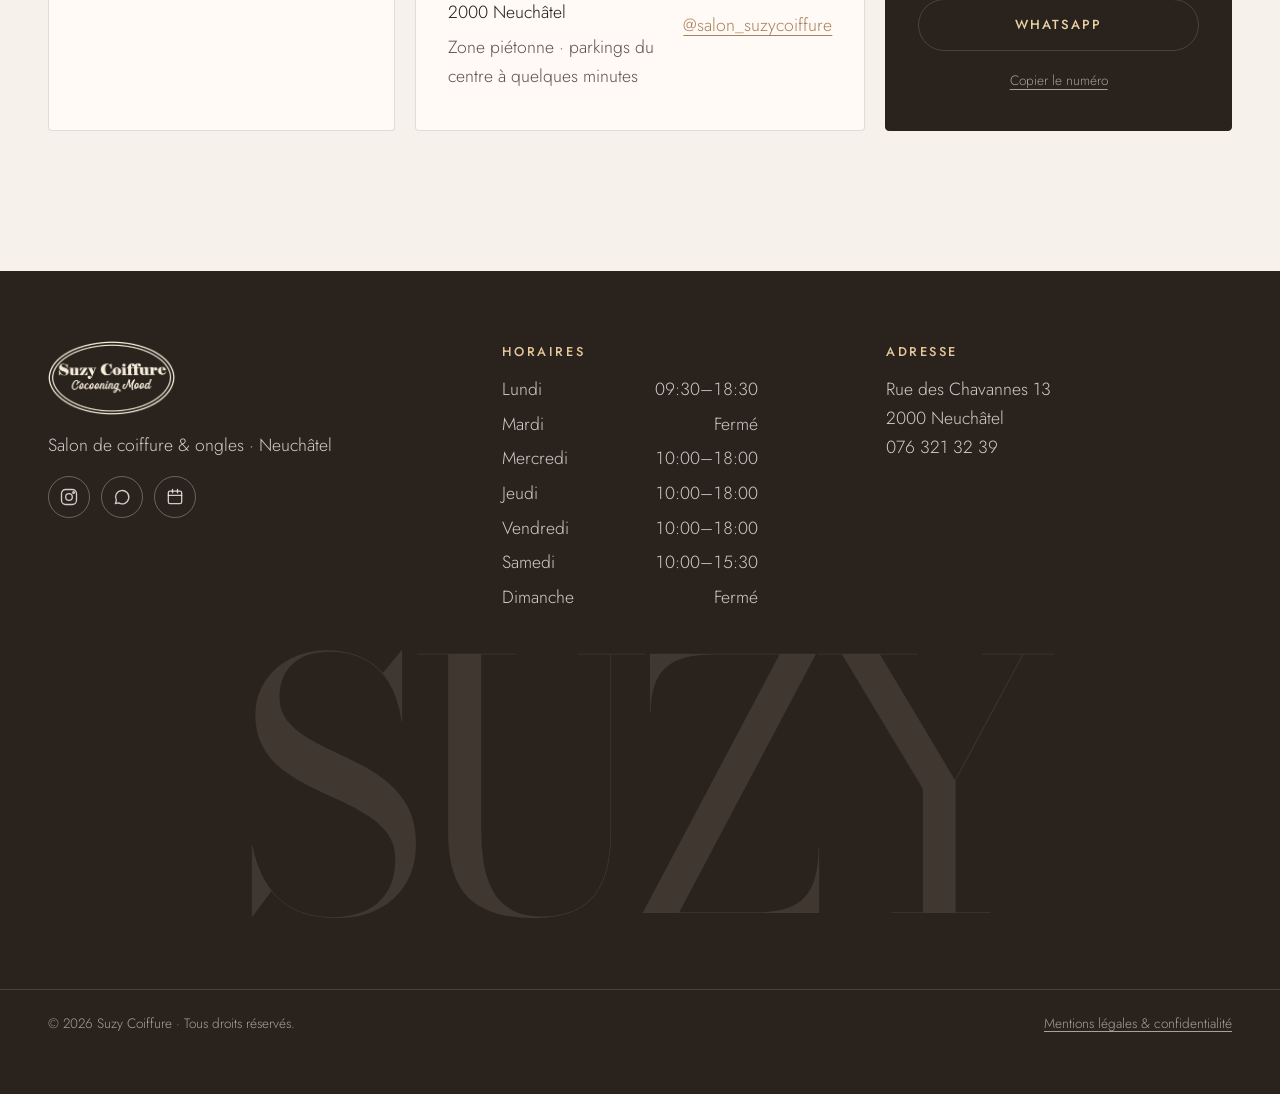
==== commit ca40e56b: "Intro: play even when the video is not preloaded, fall back on lost alpha or stall, ?intro to replay" ====
--- a/index.html
+++ b/index.html
@@ -19,10 +19,10 @@
 <link rel="apple-touch-icon" href="apple-touch-icon.png">
 <link rel="preconnect" href="https://fonts.googleapis.com">
 <link rel="preconnect" href="https://fonts.gstatic.com" crossorigin>
-<script>try{var d=document.documentElement,r=matchMedia("(prefers-reduced-motion: reduce)").matches;if(!r&&!sessionStorage.getItem("introSeen"))d.classList.add("intro-on","logos-hidden");else if(!r)d.classList.add("intro-quick")}catch(e){}</script>
+<script>try{var d=document.documentElement,r=matchMedia("(prefers-reduced-motion: reduce)").matches;if(!r&&(/[?&]intro\b/.test(location.search)||!sessionStorage.getItem("introSeen")))d.classList.add("intro-on","logos-hidden");else if(!r)d.classList.add("intro-quick")}catch(e){}</script>
 <script>try{var c=document.createElement("canvas");if(c.getContext("webgl")||c.getContext("experimental-webgl"))document.documentElement.classList.add("webgl")}catch(e){}</script>
 <link rel="stylesheet" href="https://fonts.googleapis.com/css2?family=Bodoni+Moda:ital,opsz,wght@0,6..96,400;0,6..96,500;1,6..96,400;1,6..96,500&family=Jost:wght@300;400;500&display=swap">
-<link rel="stylesheet" href="styles.css?v=1794660296">
+<link rel="stylesheet" href="styles.css?v=1794662187">
 <script type="application/ld+json">
 {"@context":"https://schema.org","@type":"HairSalon","name":"Suzy Coiffure","image":"https://suzy-coiffure.vercel.app/assets/img/og.jpg",
 "url":"https://suzy-coiffure.vercel.app/","telephone":"+41763213239","priceRange":"CHF",
@@ -437,8 +437,8 @@
 <script src="https://cdnjs.cloudflare.com/ajax/libs/gsap/3.12.5/gsap.min.js"></script>
 <script src="https://cdnjs.cloudflare.com/ajax/libs/gsap/3.12.5/ScrollTrigger.min.js"></script>
 <script src="https://cdn.jsdelivr.net/npm/lenis@1.1.13/dist/lenis.min.js"></script>
-<script src="hair.js?v=1794660296"></script>
-<script src="i18n.js?v=1794660296"></script>
-<script src="main.js?v=1794660296"></script>
+<script src="hair.js?v=1794662187"></script>
+<script src="i18n.js?v=1794662187"></script>
+<script src="main.js?v=1794662187"></script>
 </body>
 </html>
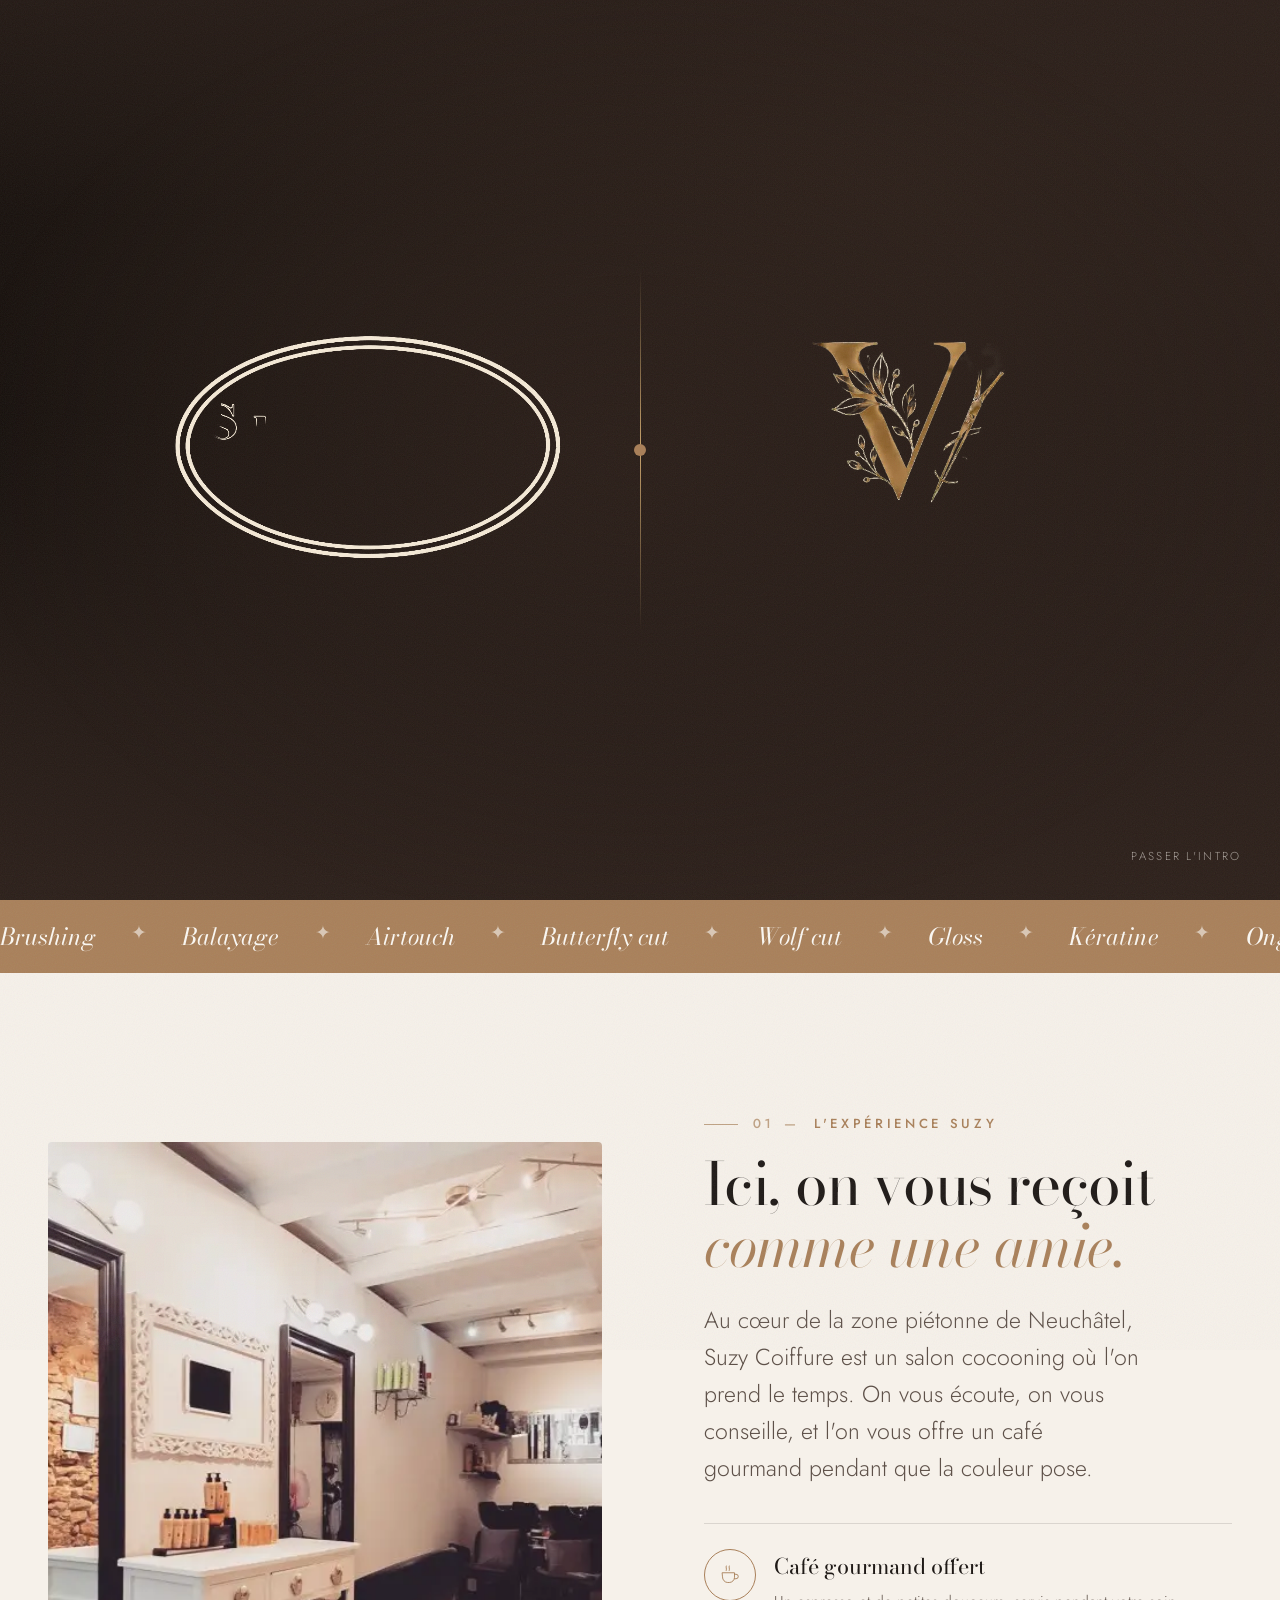
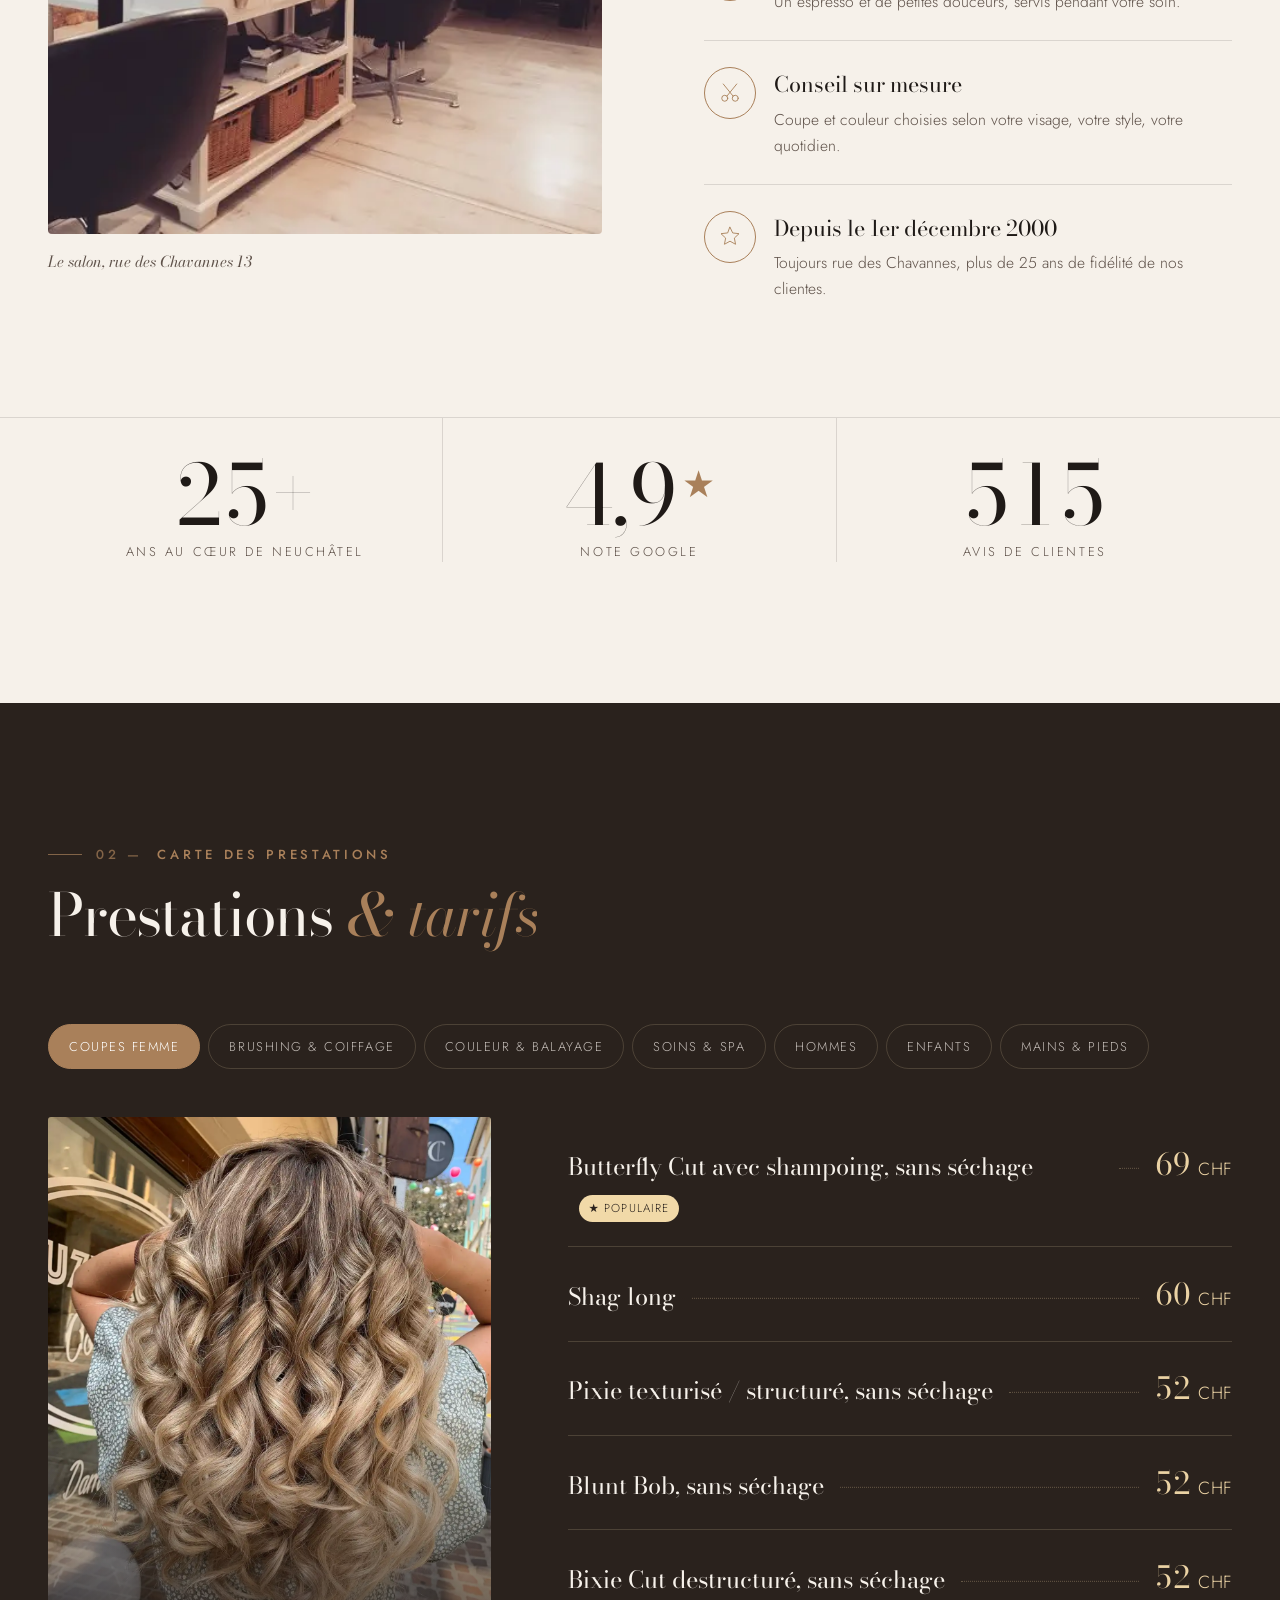
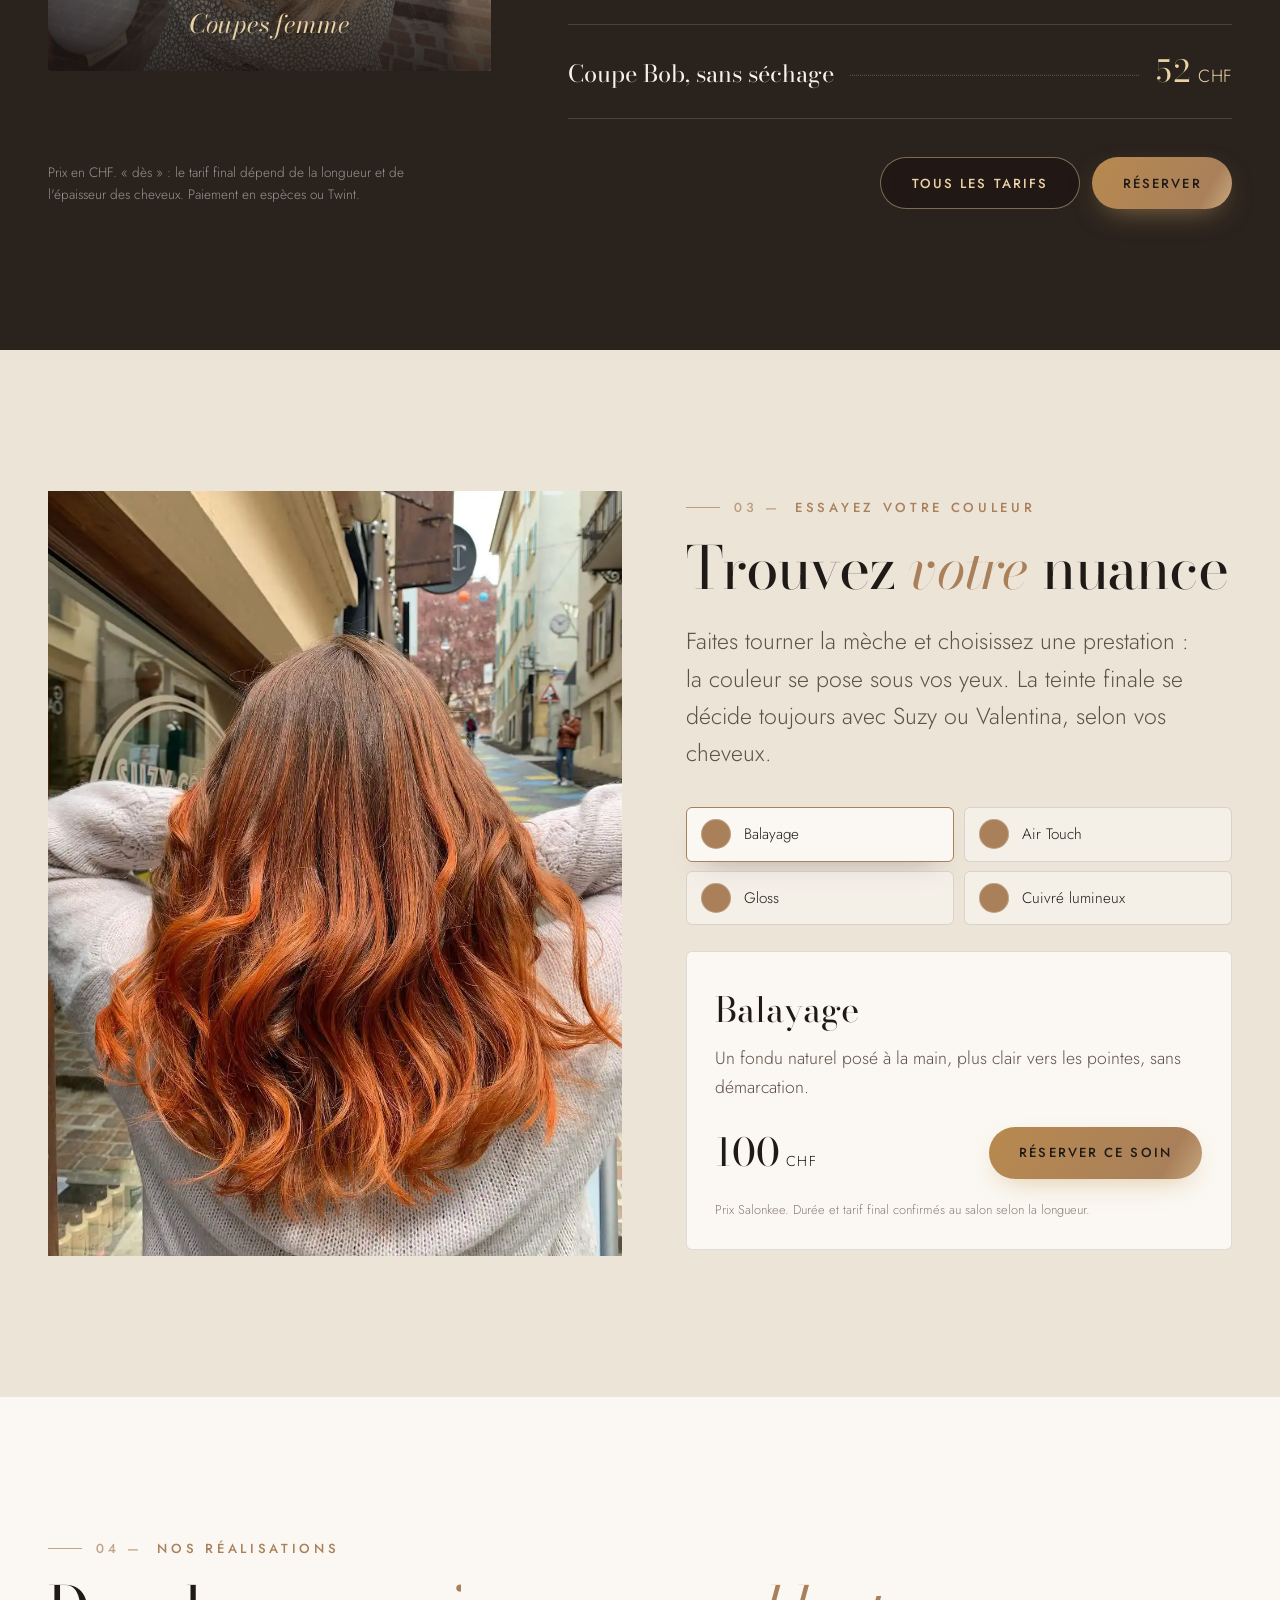
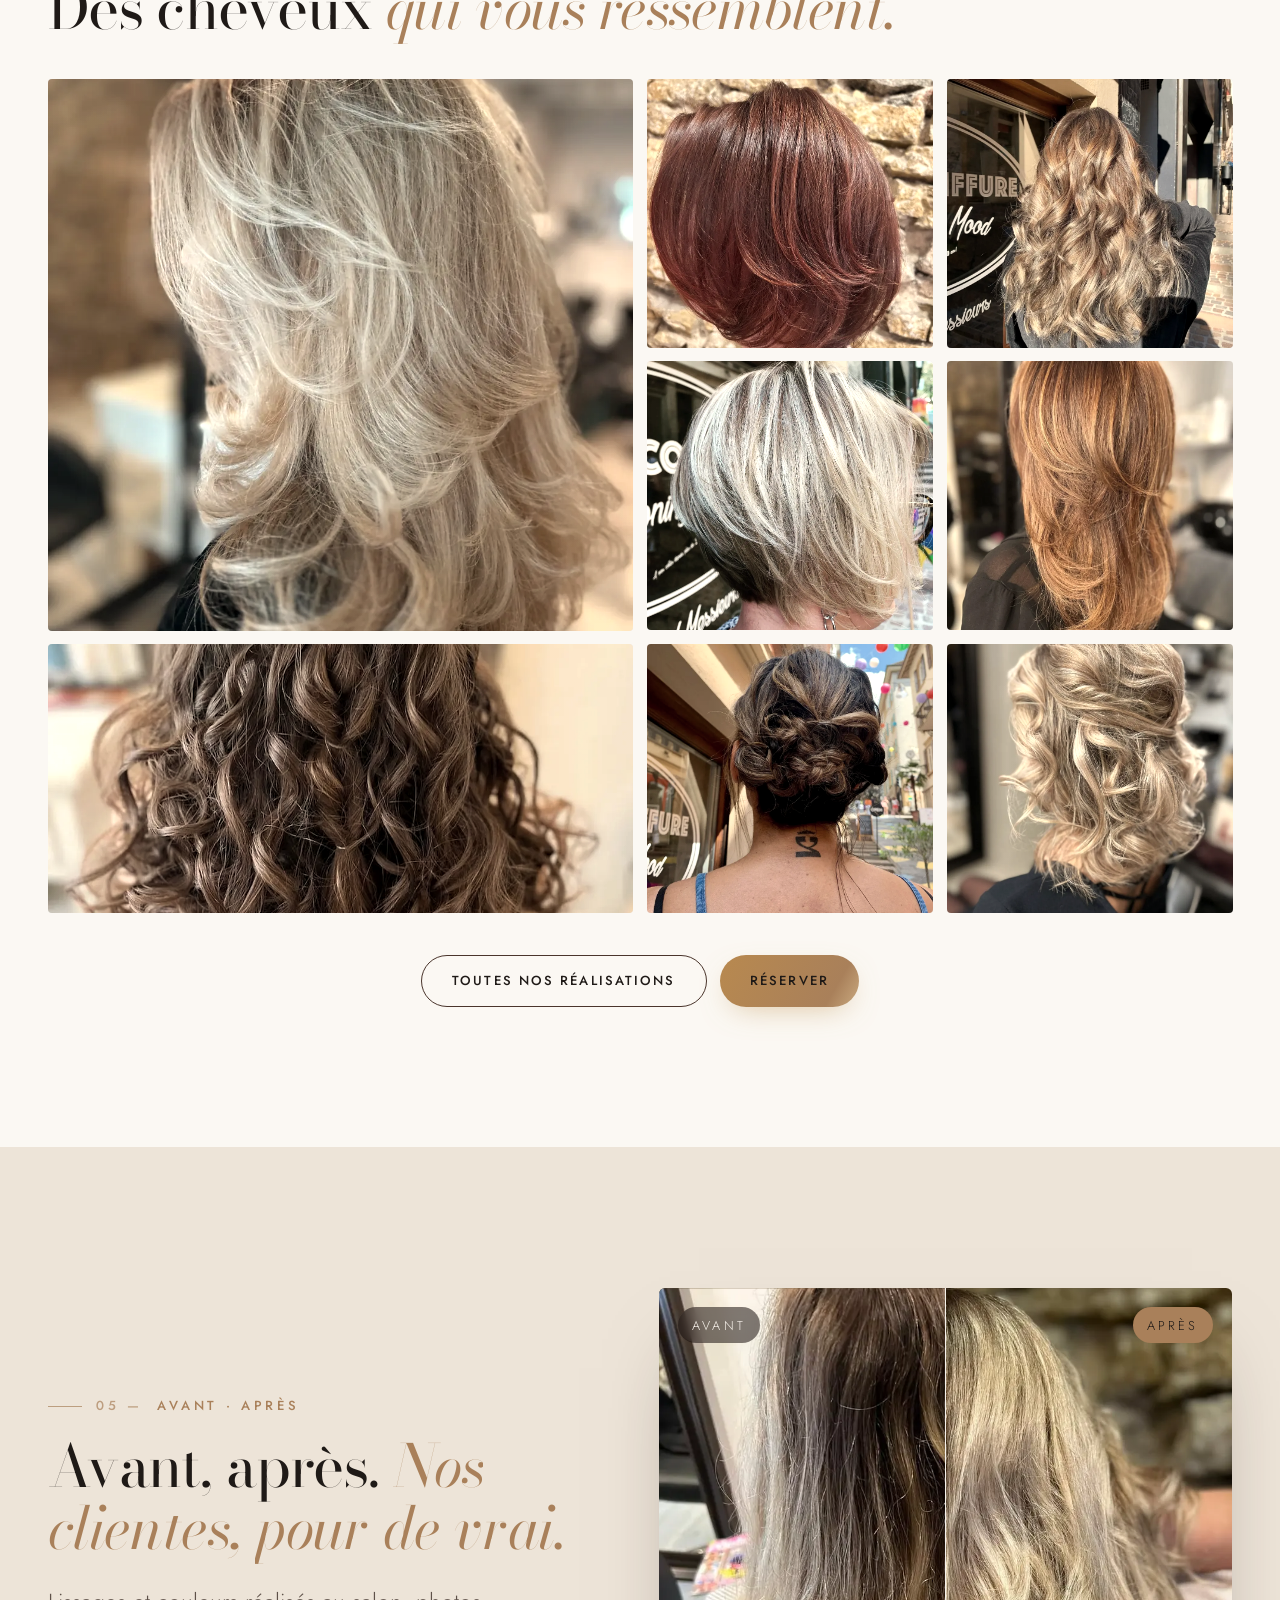
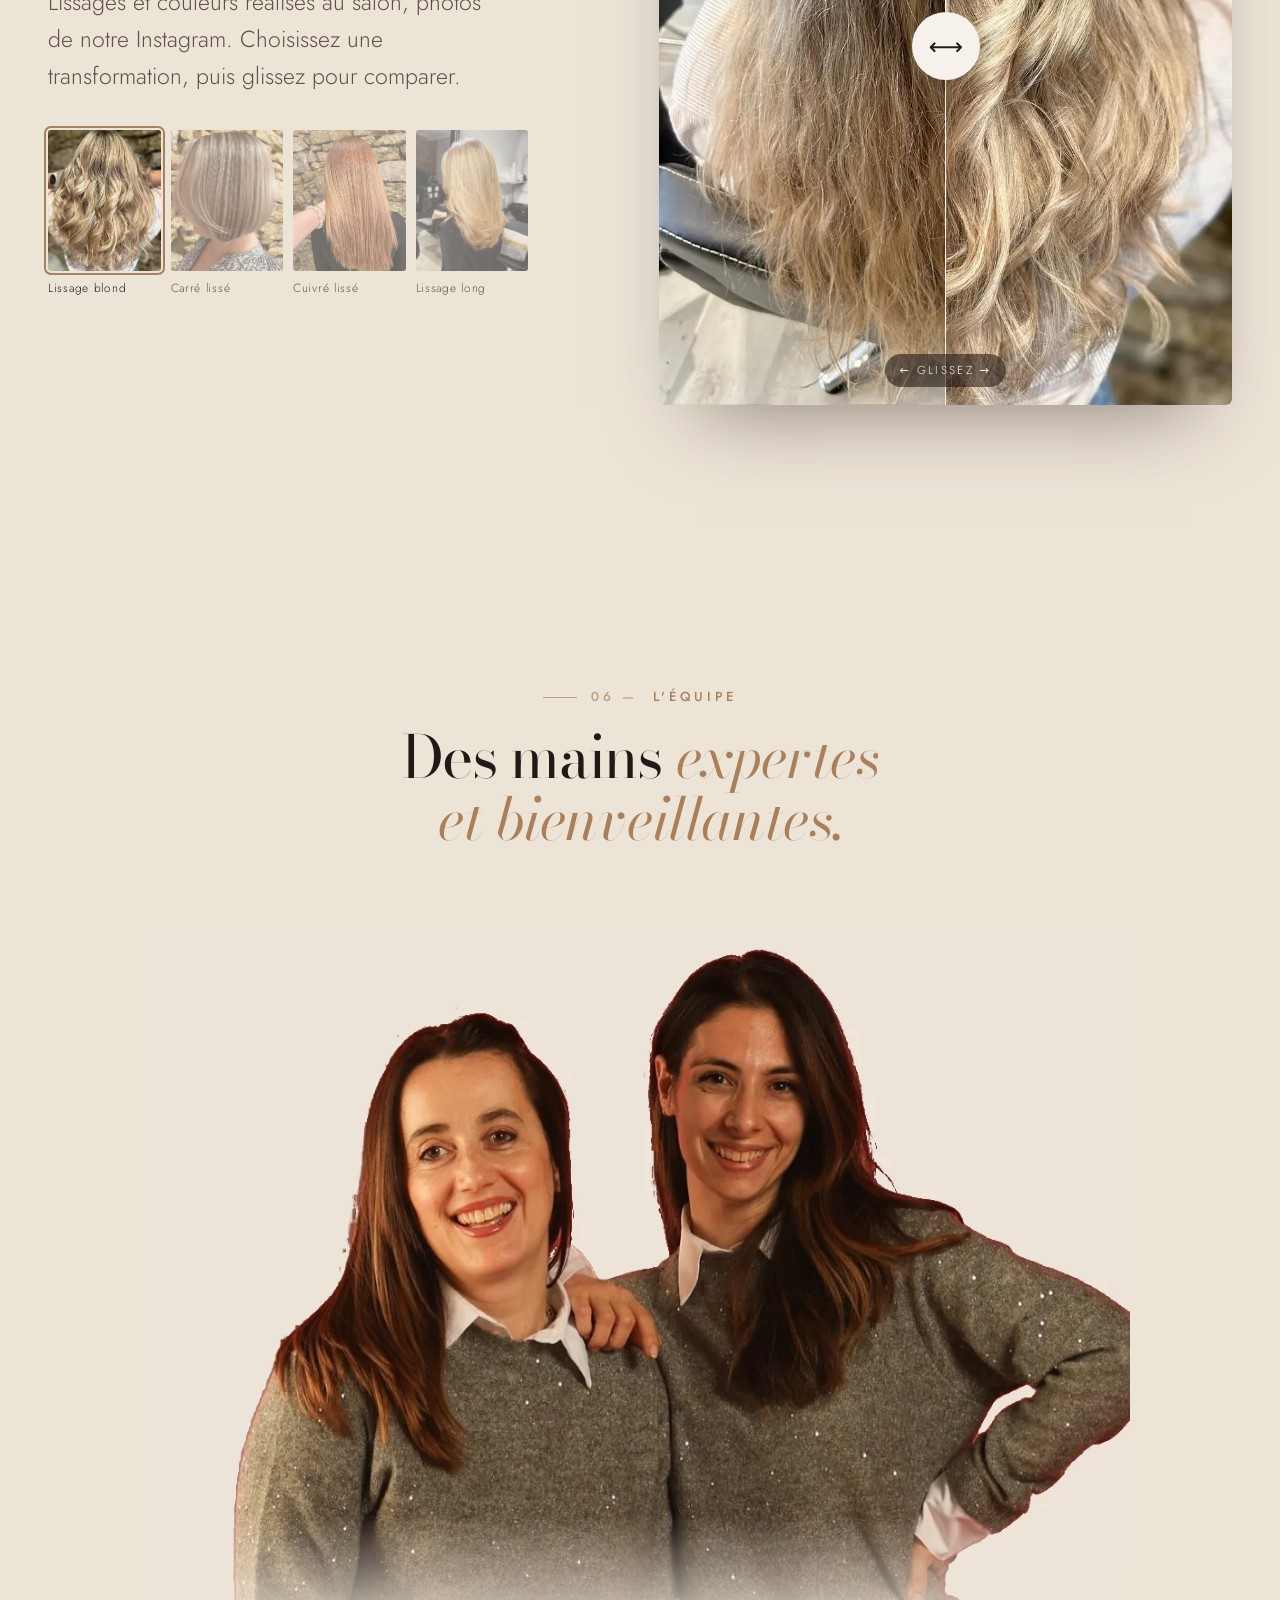
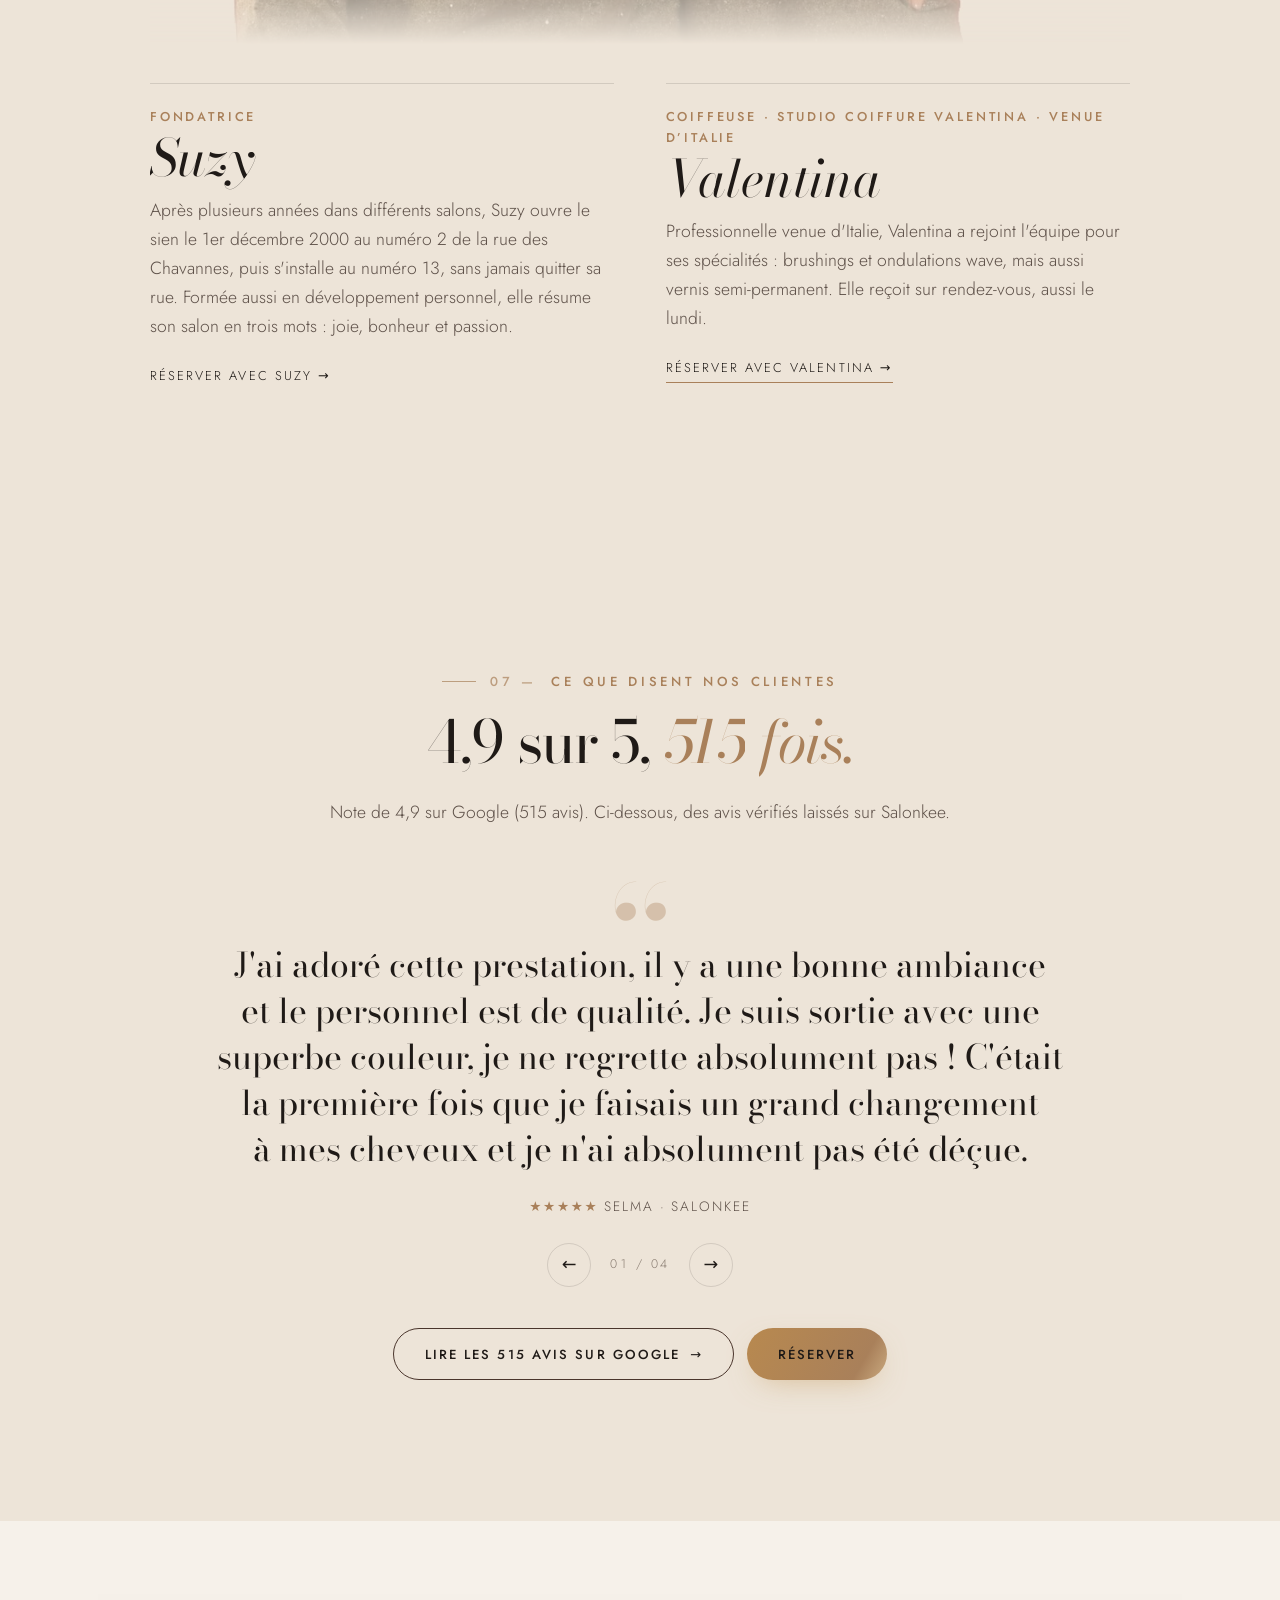
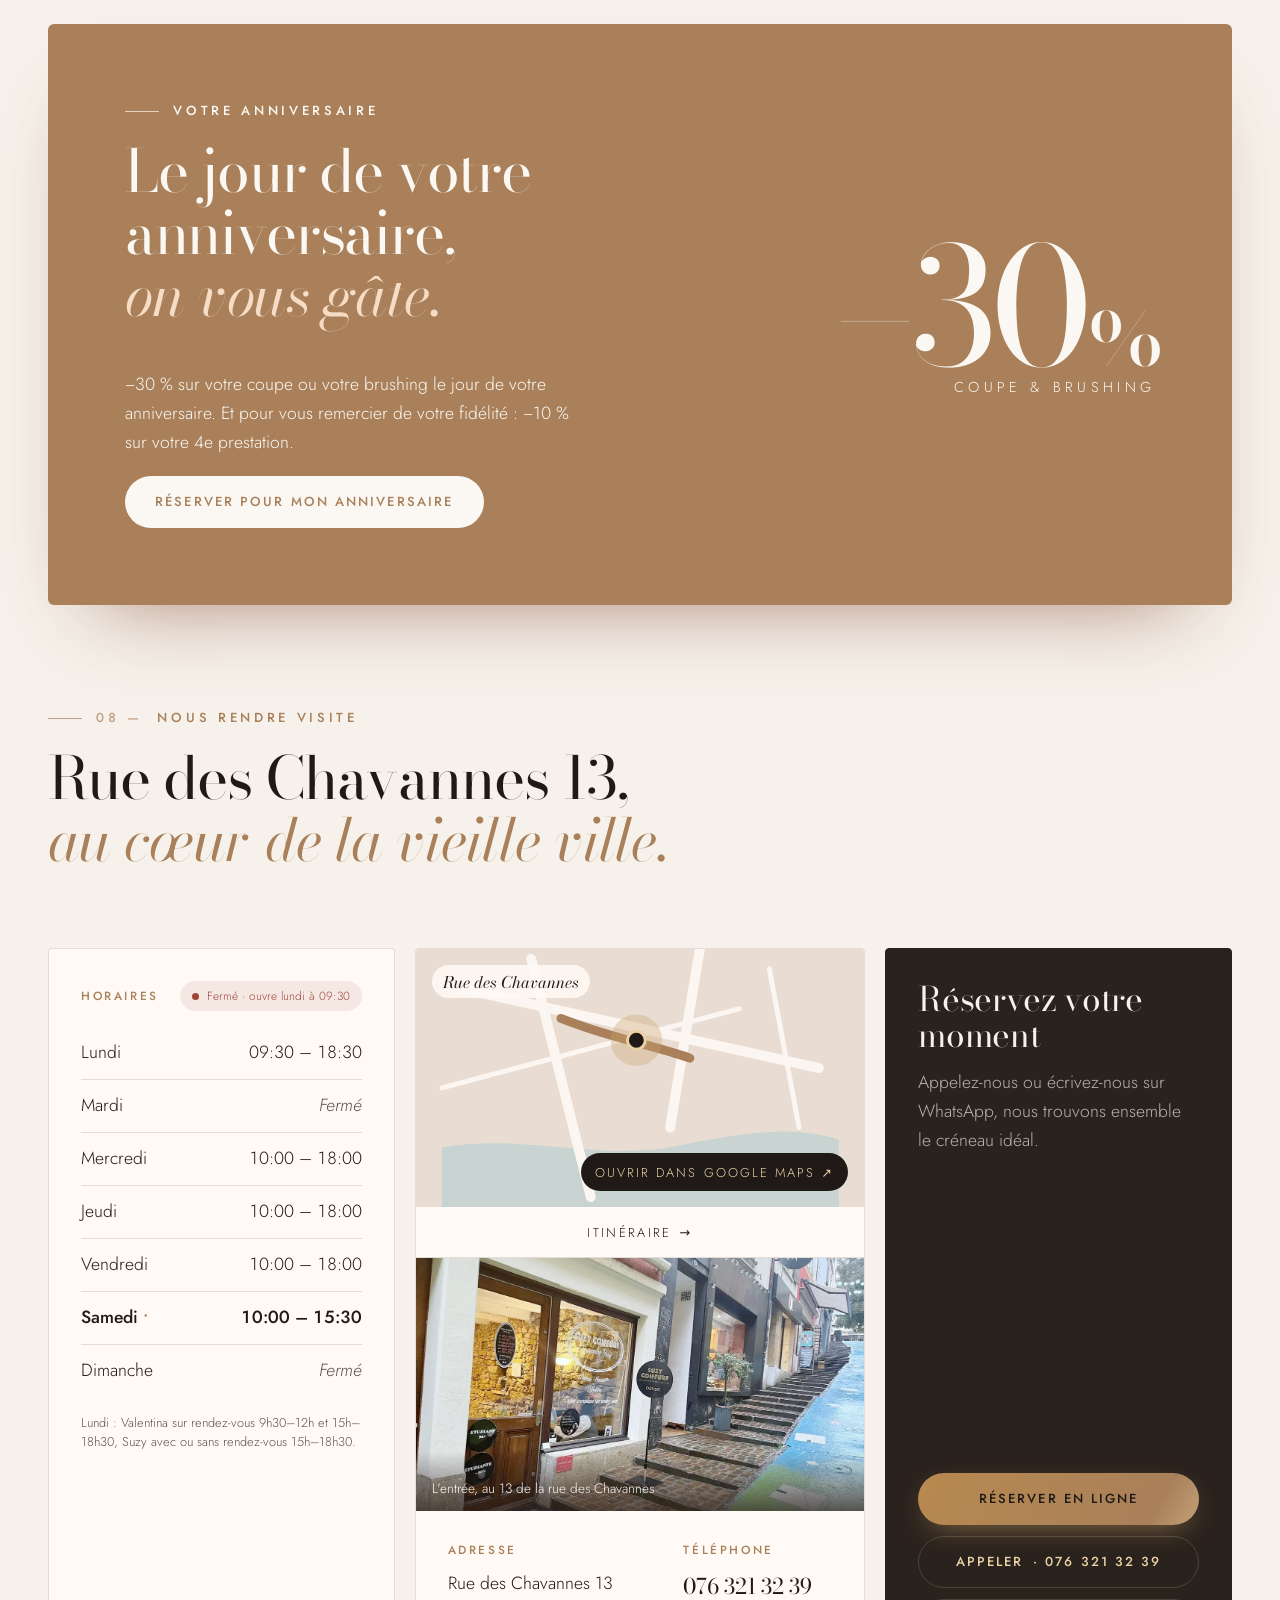
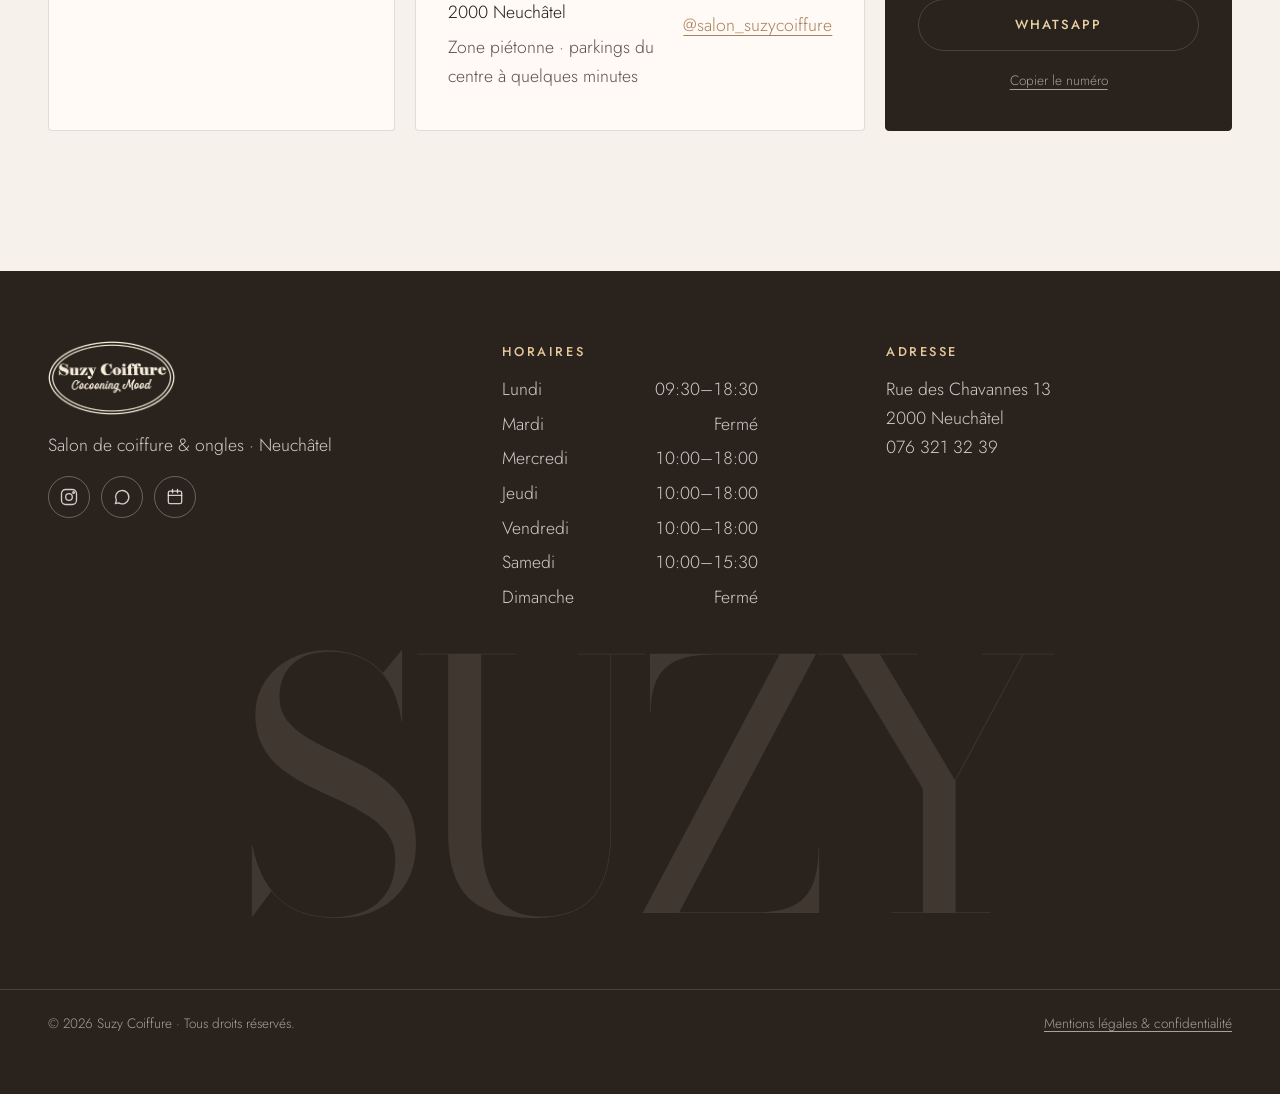
==== commit 1a96efe1: "Intro waits until the tab is visible before starting Co-Authored-By: Claude Opus 5.5 <noreply@anthro" ====
--- a/index.html
+++ b/index.html
@@ -22,7 +22,7 @@
 <script>try{var d=document.documentElement,r=matchMedia("(prefers-reduced-motion: reduce)").matches;if(!r&&(/[?&]intro\b/.test(location.search)||!sessionStorage.getItem("introSeen")))d.classList.add("intro-on","logos-hidden");else if(!r)d.classList.add("intro-quick")}catch(e){}</script>
 <script>try{var c=document.createElement("canvas");if(c.getContext("webgl")||c.getContext("experimental-webgl"))document.documentElement.classList.add("webgl")}catch(e){}</script>
 <link rel="stylesheet" href="https://fonts.googleapis.com/css2?family=Bodoni+Moda:ital,opsz,wght@0,6..96,400;0,6..96,500;1,6..96,400;1,6..96,500&family=Jost:wght@300;400;500&display=swap">
-<link rel="stylesheet" href="styles.css?v=1794662187">
+<link rel="stylesheet" href="styles.css?v=1794662331">
 <script type="application/ld+json">
 {"@context":"https://schema.org","@type":"HairSalon","name":"Suzy Coiffure","image":"https://suzy-coiffure.vercel.app/assets/img/og.jpg",
 "url":"https://suzy-coiffure.vercel.app/","telephone":"+41763213239","priceRange":"CHF",
@@ -437,8 +437,8 @@
 <script src="https://cdnjs.cloudflare.com/ajax/libs/gsap/3.12.5/gsap.min.js"></script>
 <script src="https://cdnjs.cloudflare.com/ajax/libs/gsap/3.12.5/ScrollTrigger.min.js"></script>
 <script src="https://cdn.jsdelivr.net/npm/lenis@1.1.13/dist/lenis.min.js"></script>
-<script src="hair.js?v=1794662187"></script>
-<script src="i18n.js?v=1794662187"></script>
-<script src="main.js?v=1794662187"></script>
+<script src="hair.js?v=1794662331"></script>
+<script src="i18n.js?v=1794662331"></script>
+<script src="main.js?v=1794662331"></script>
 </body>
 </html>
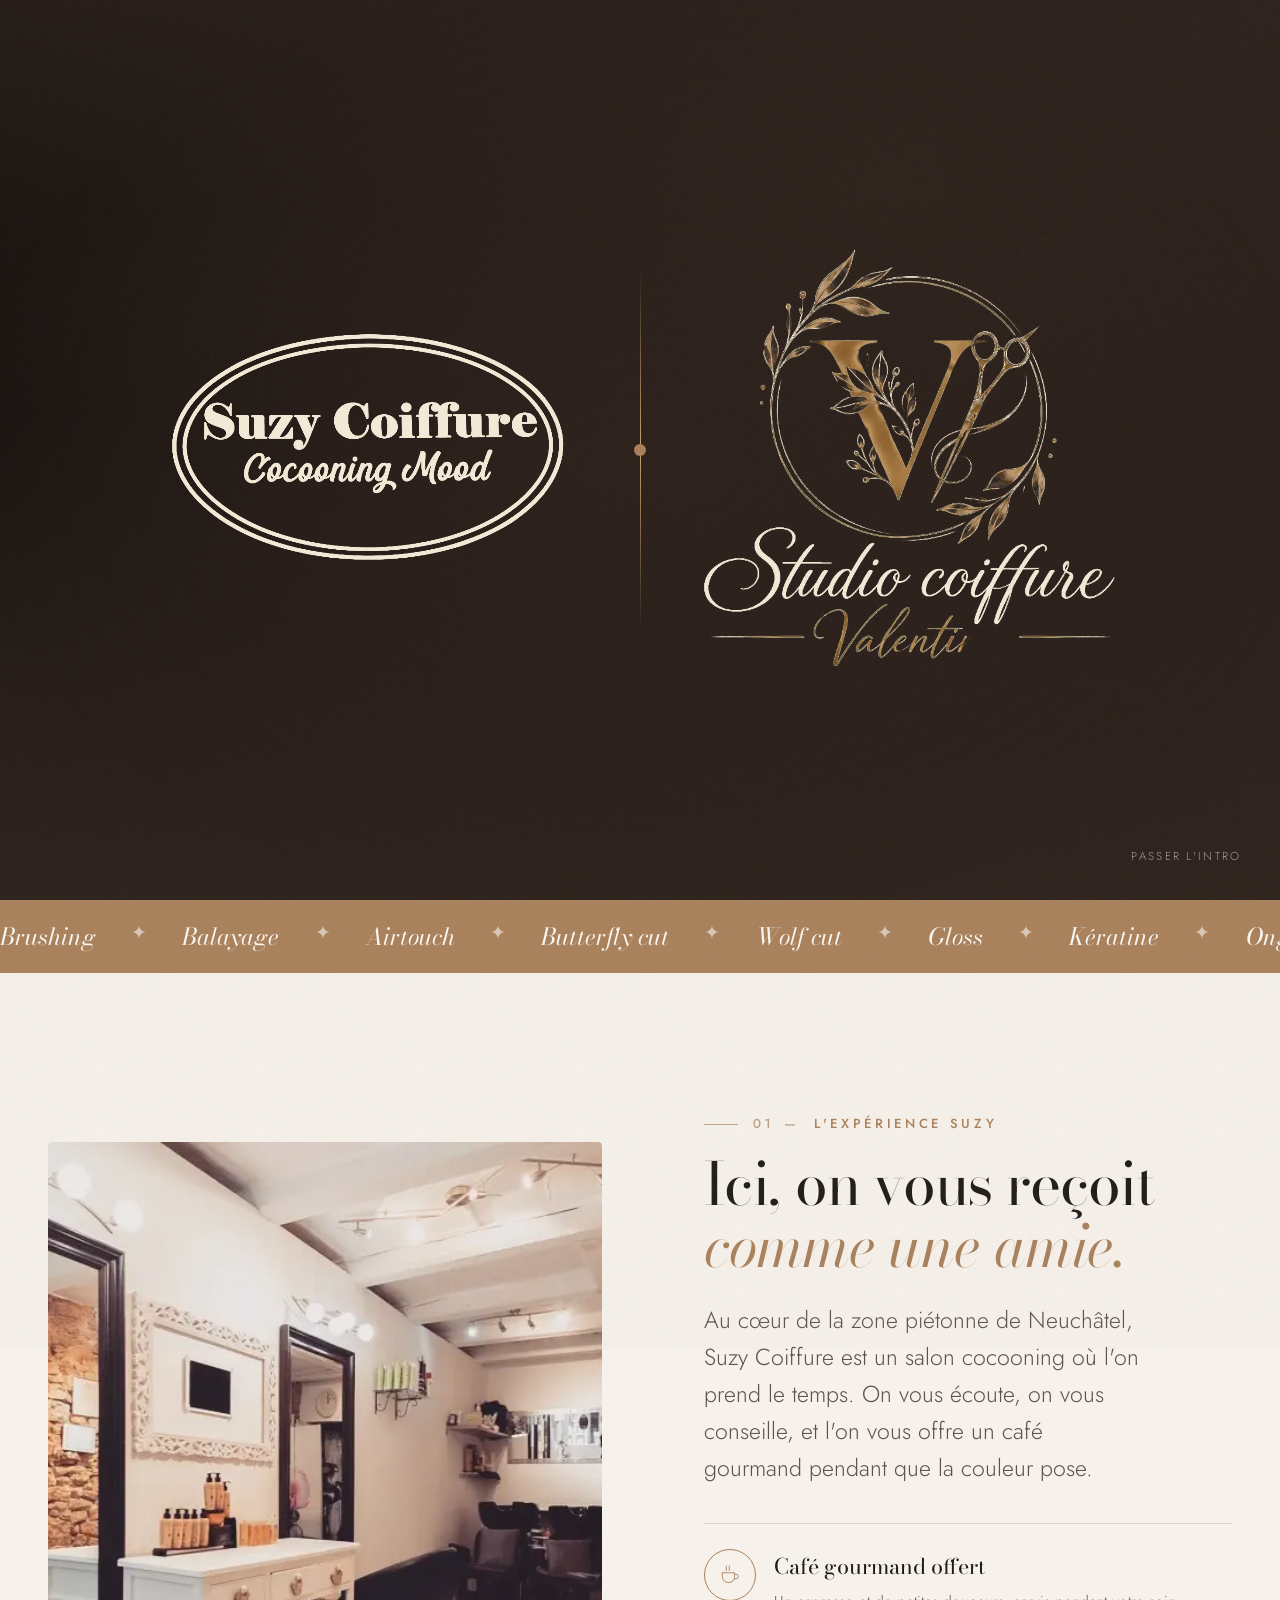
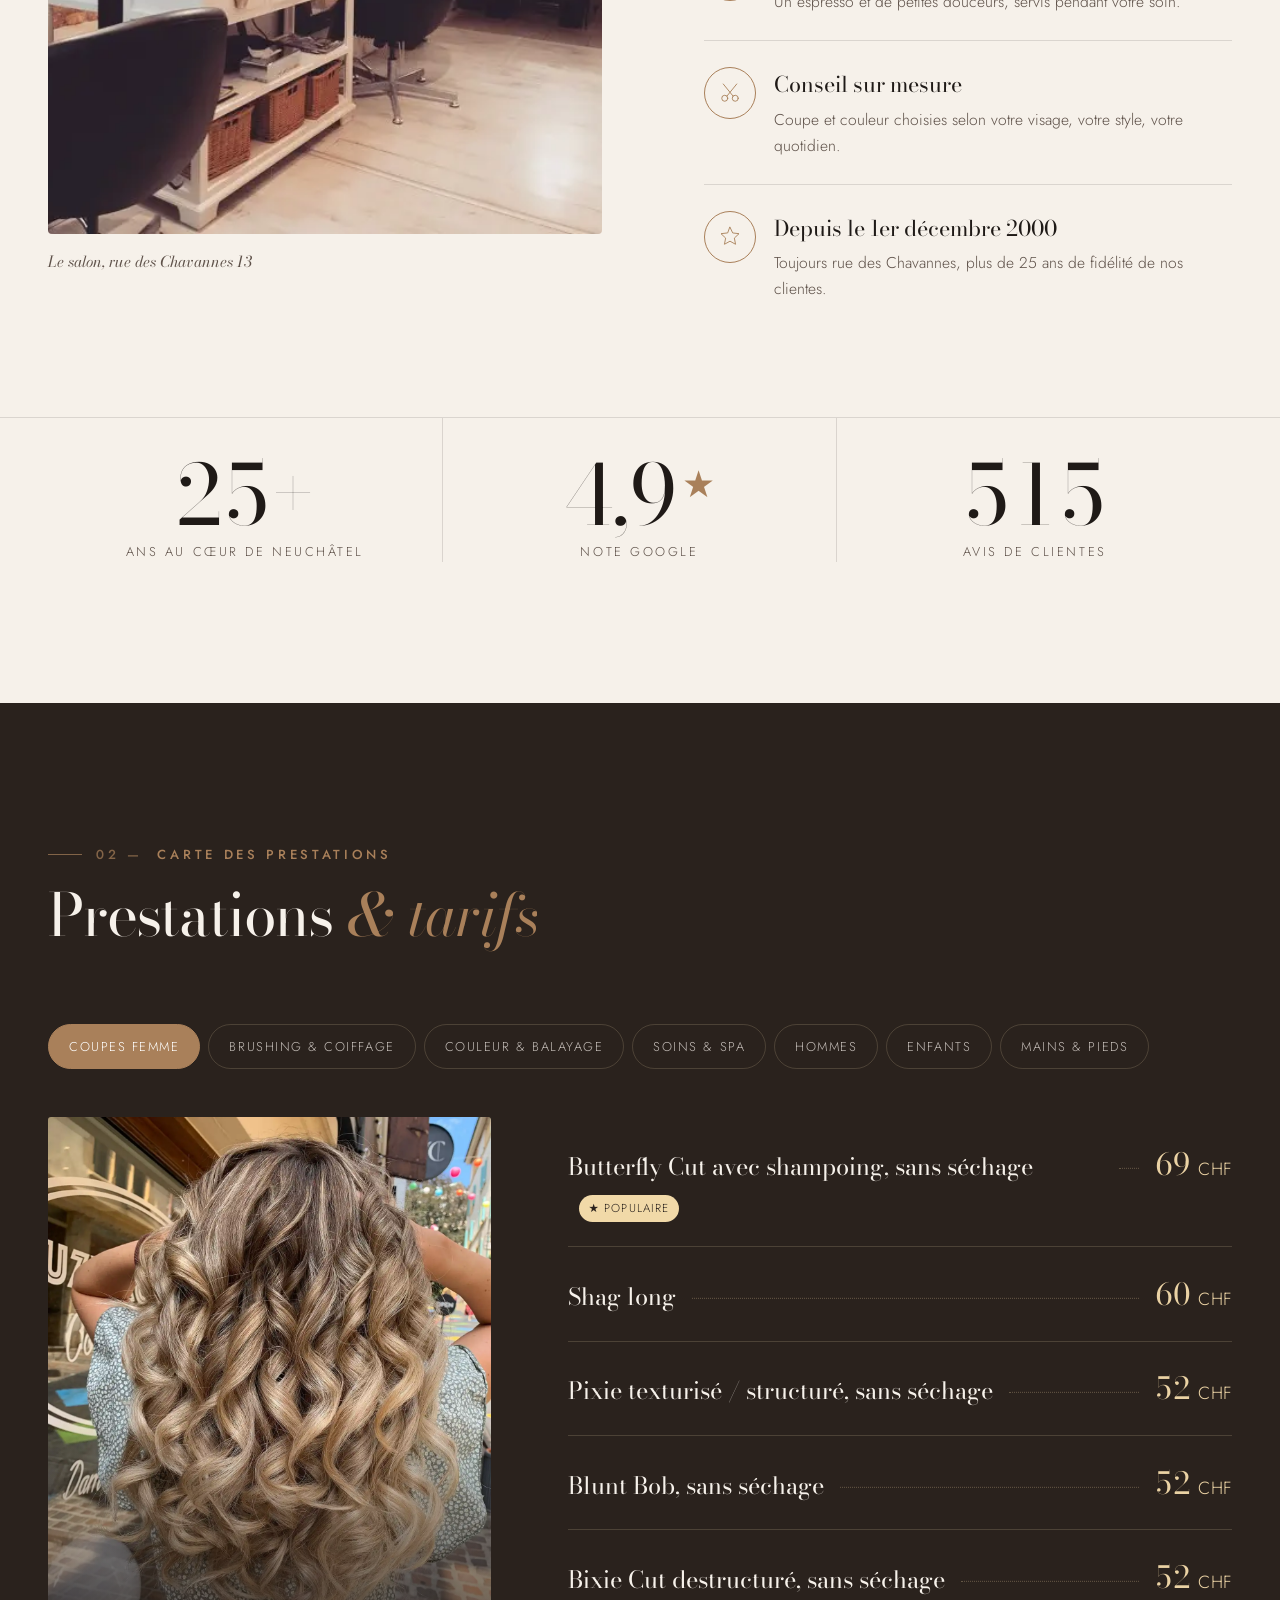
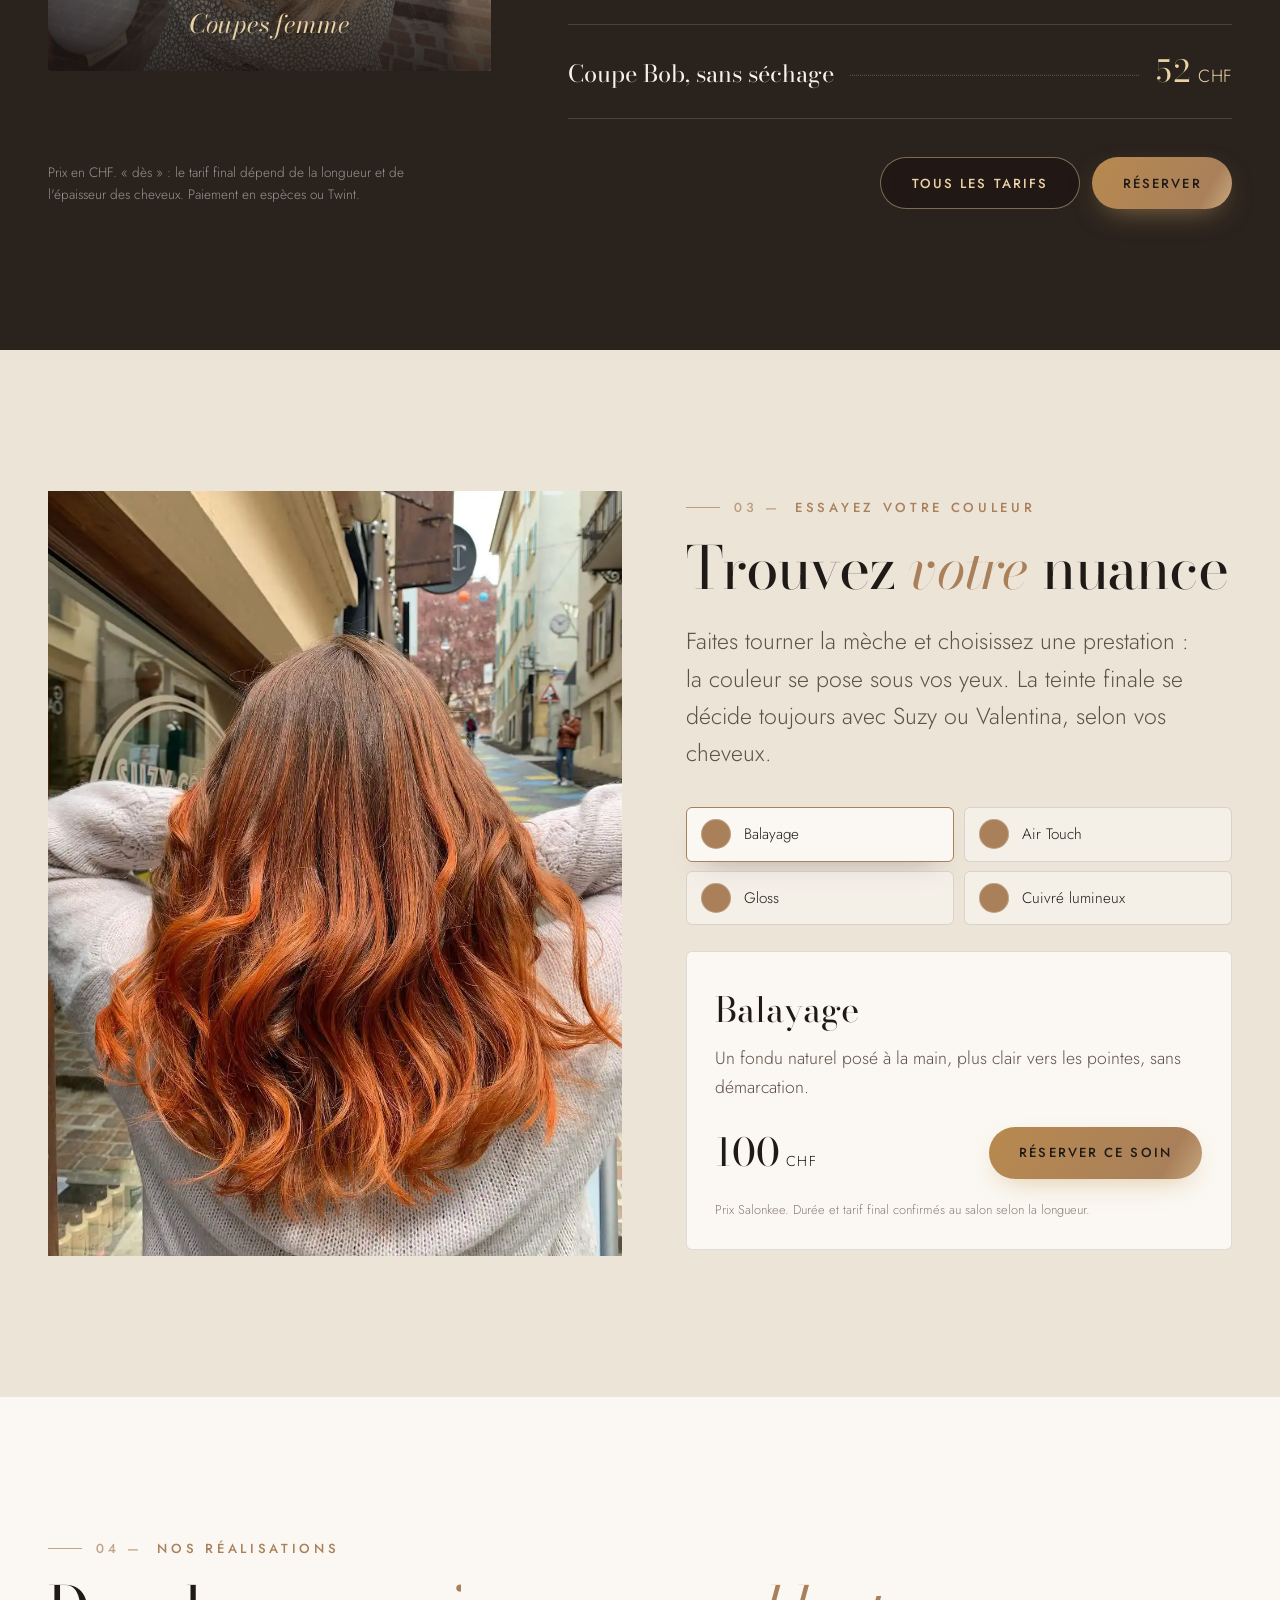
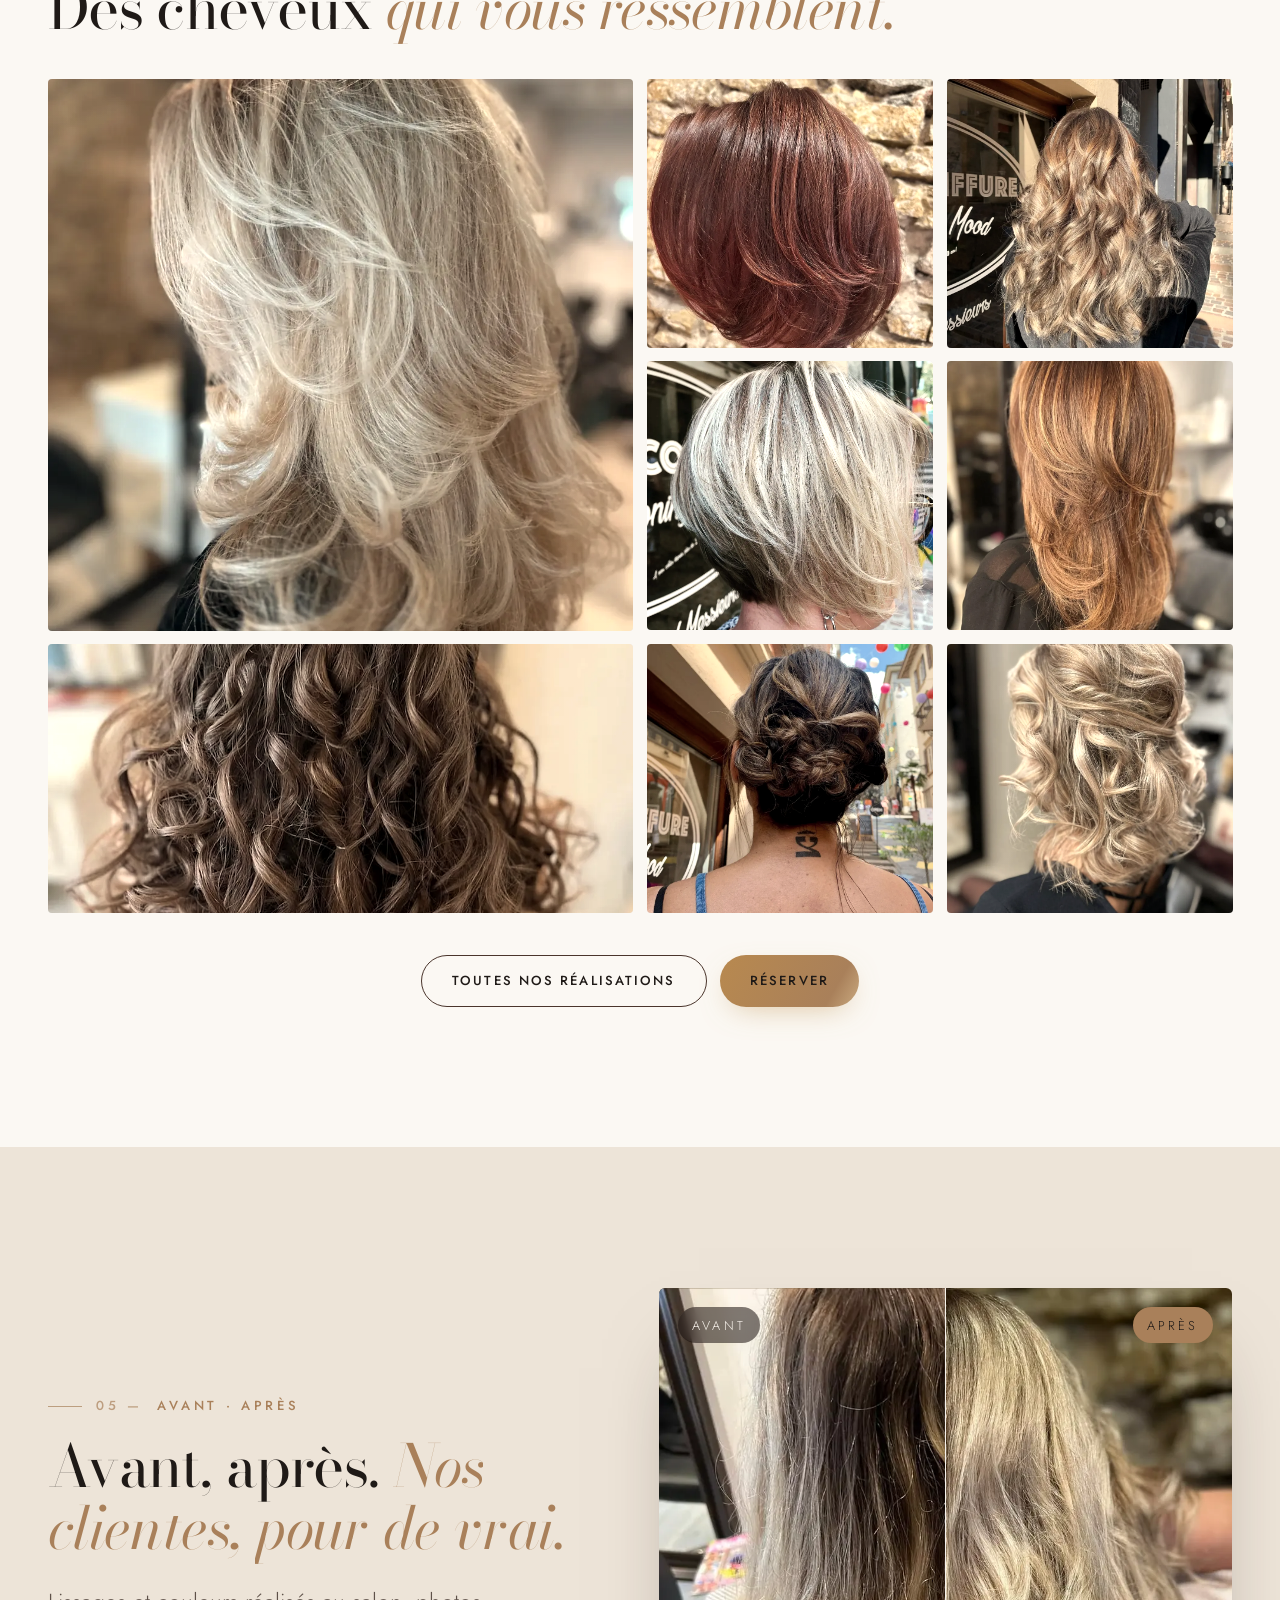
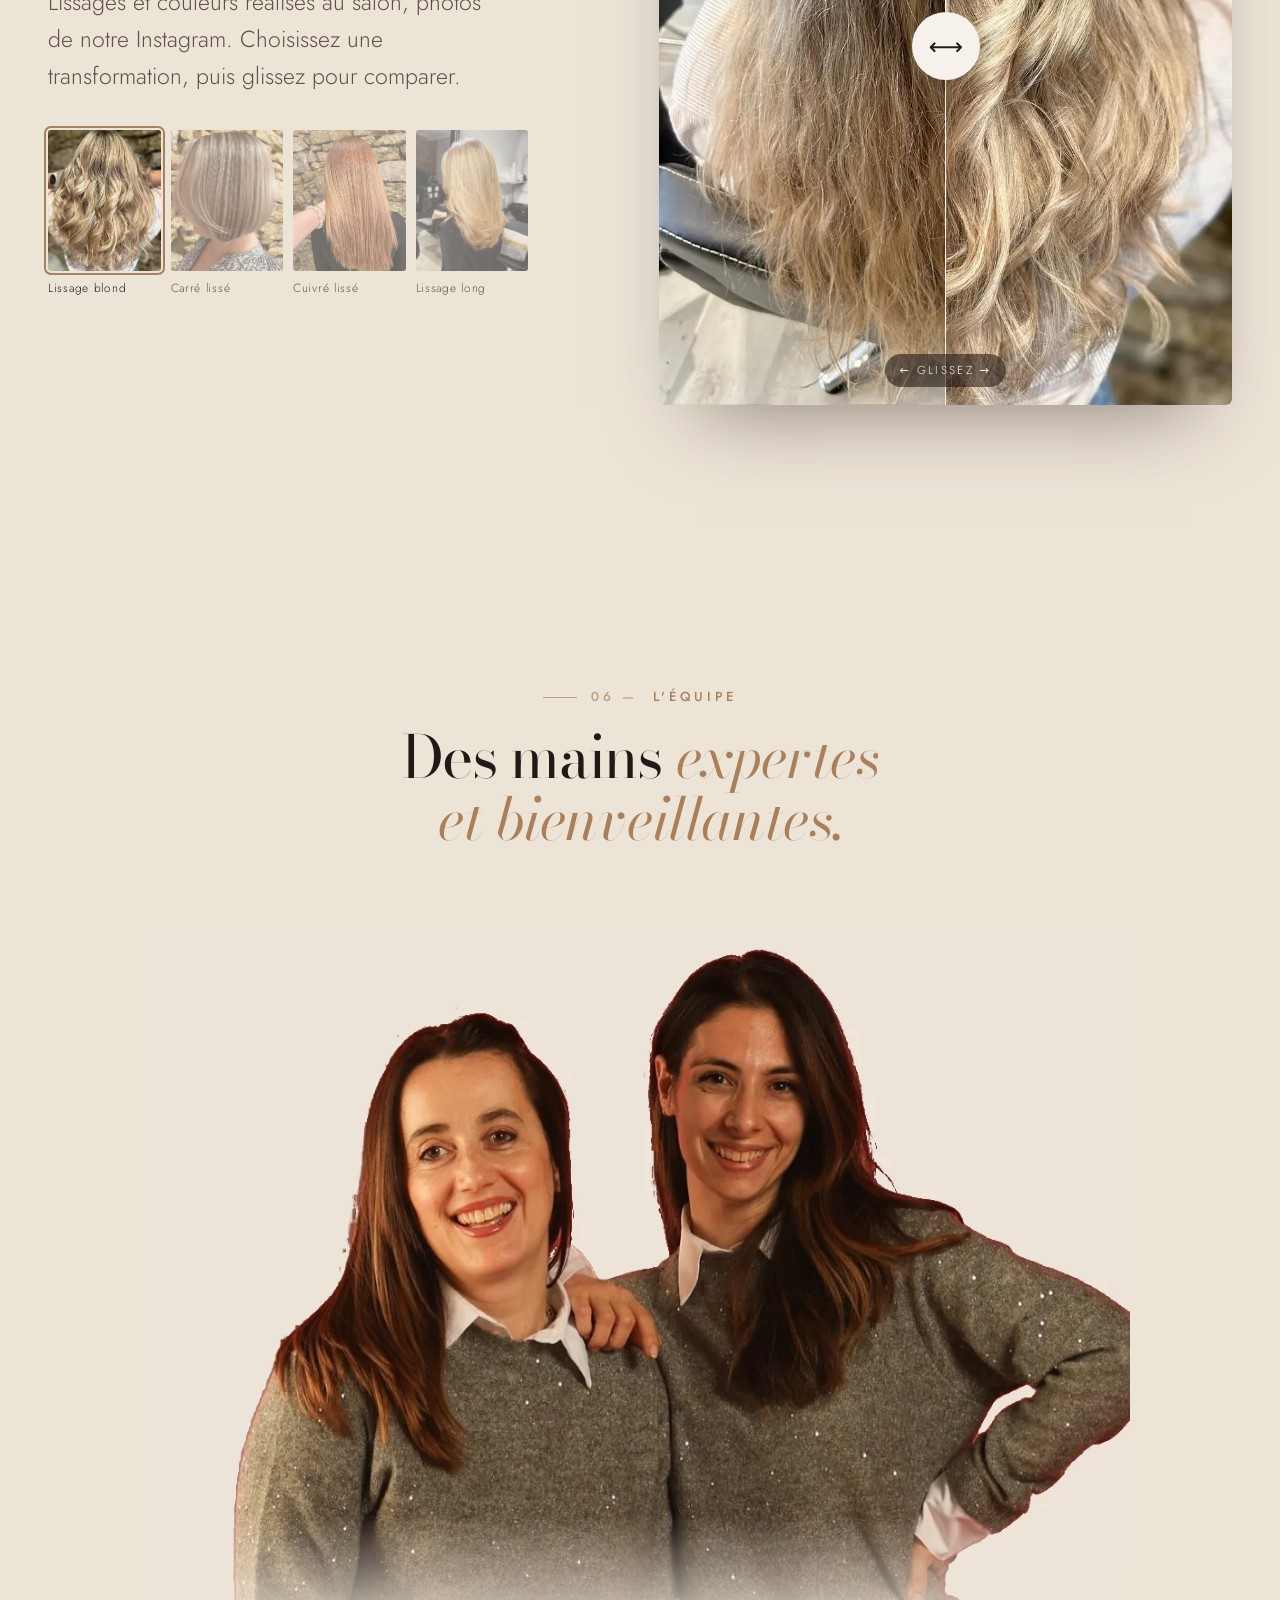
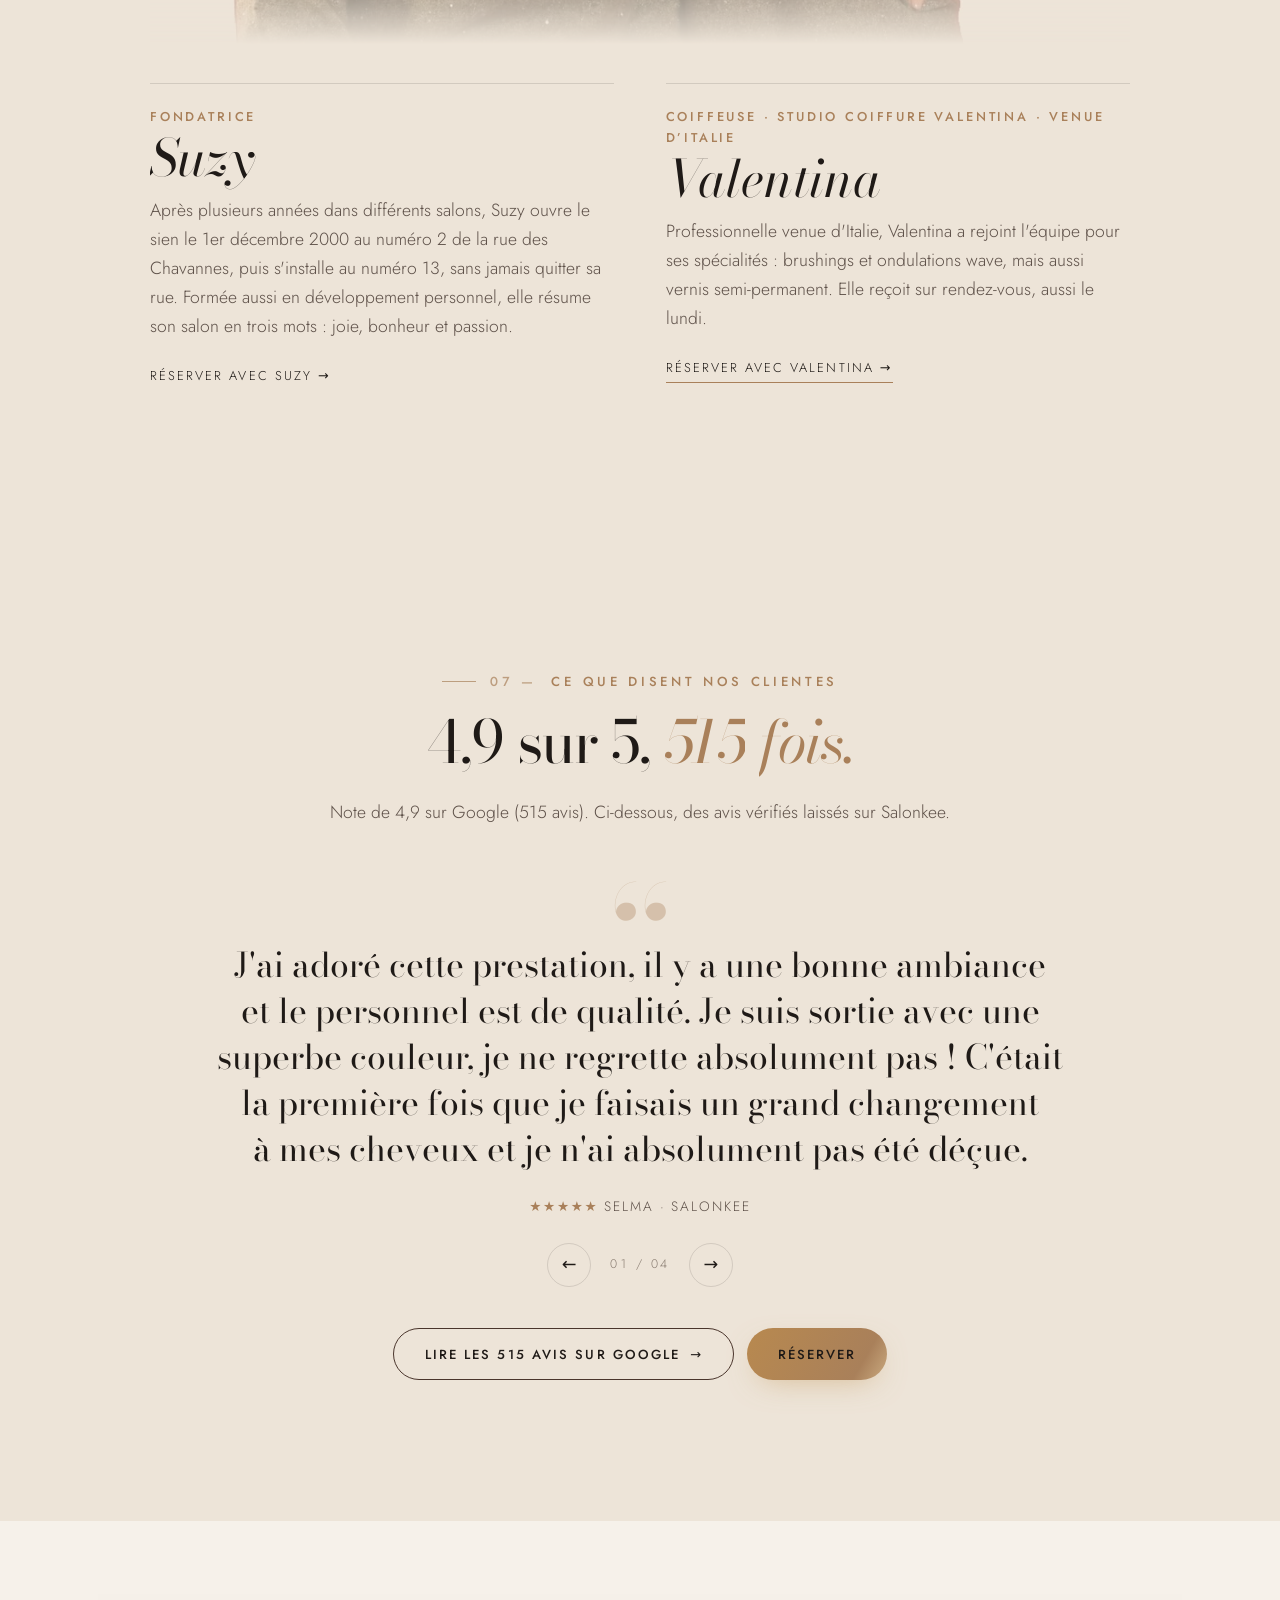
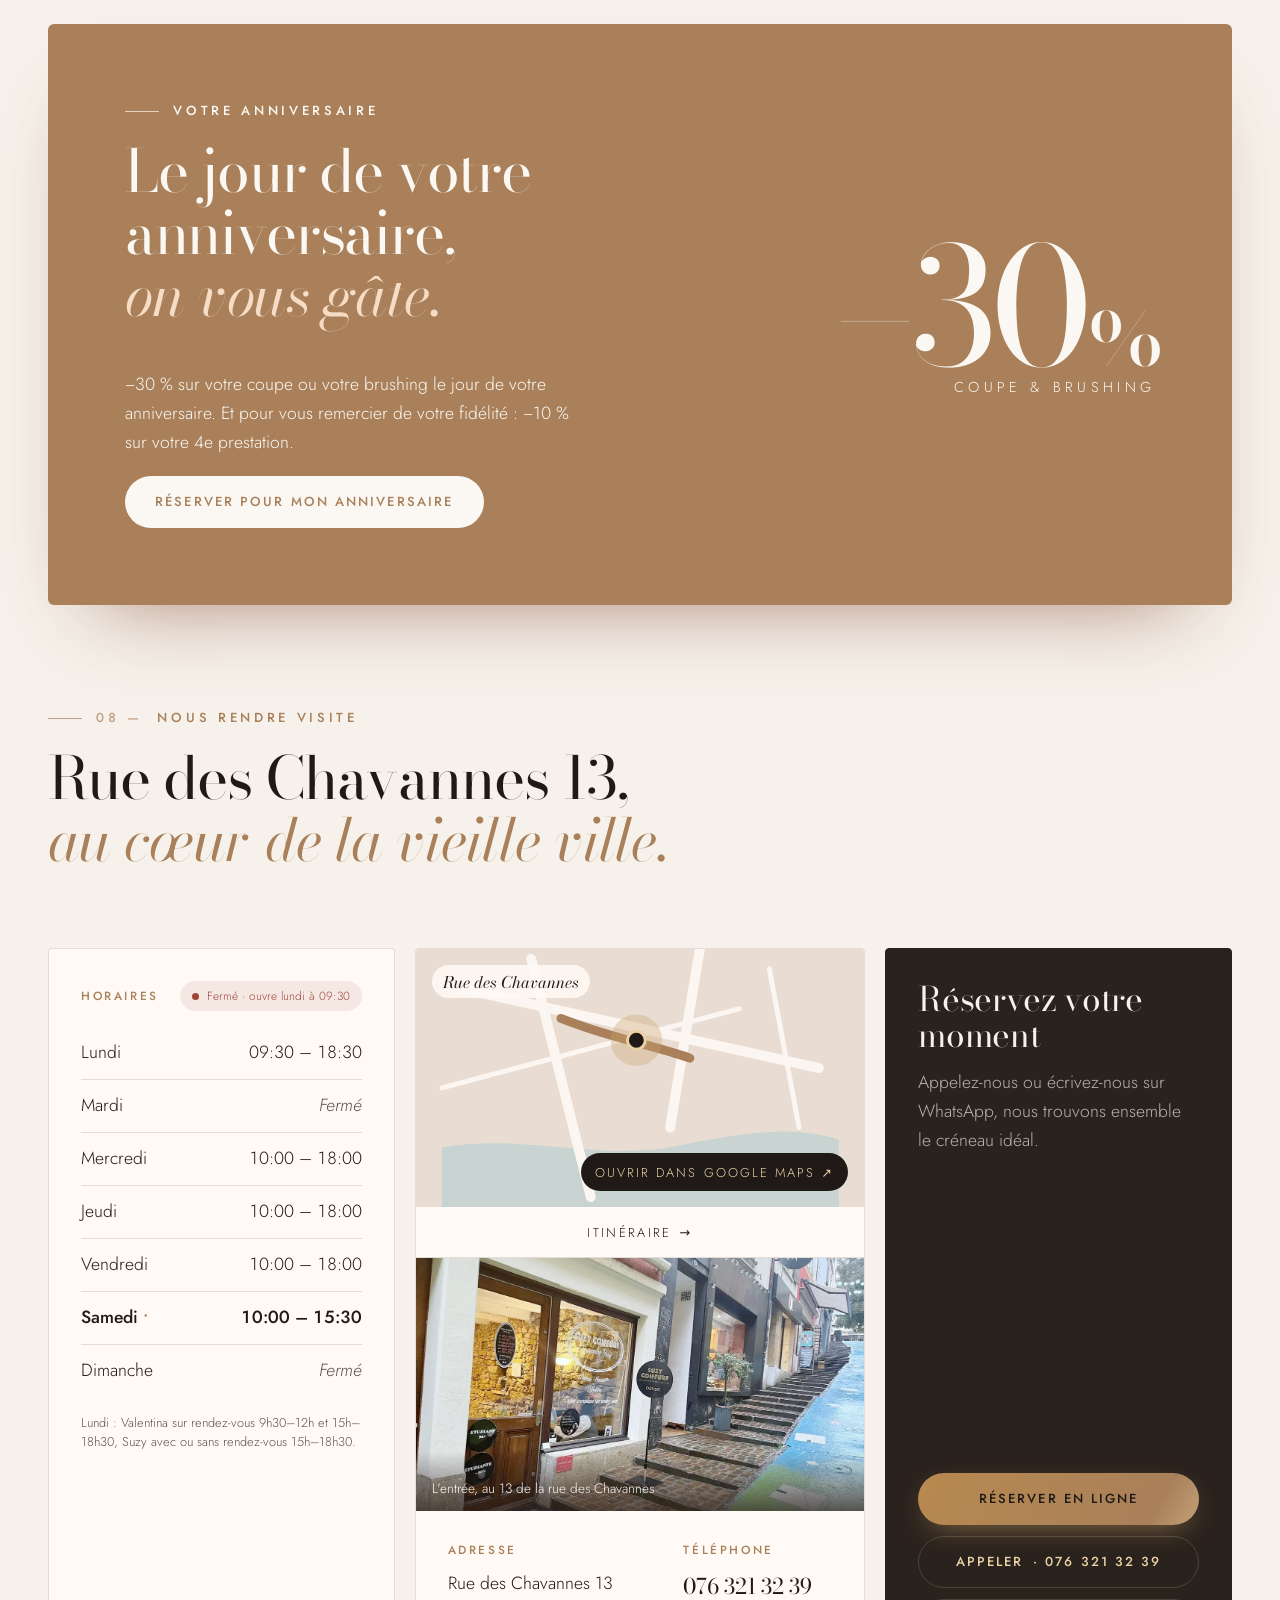
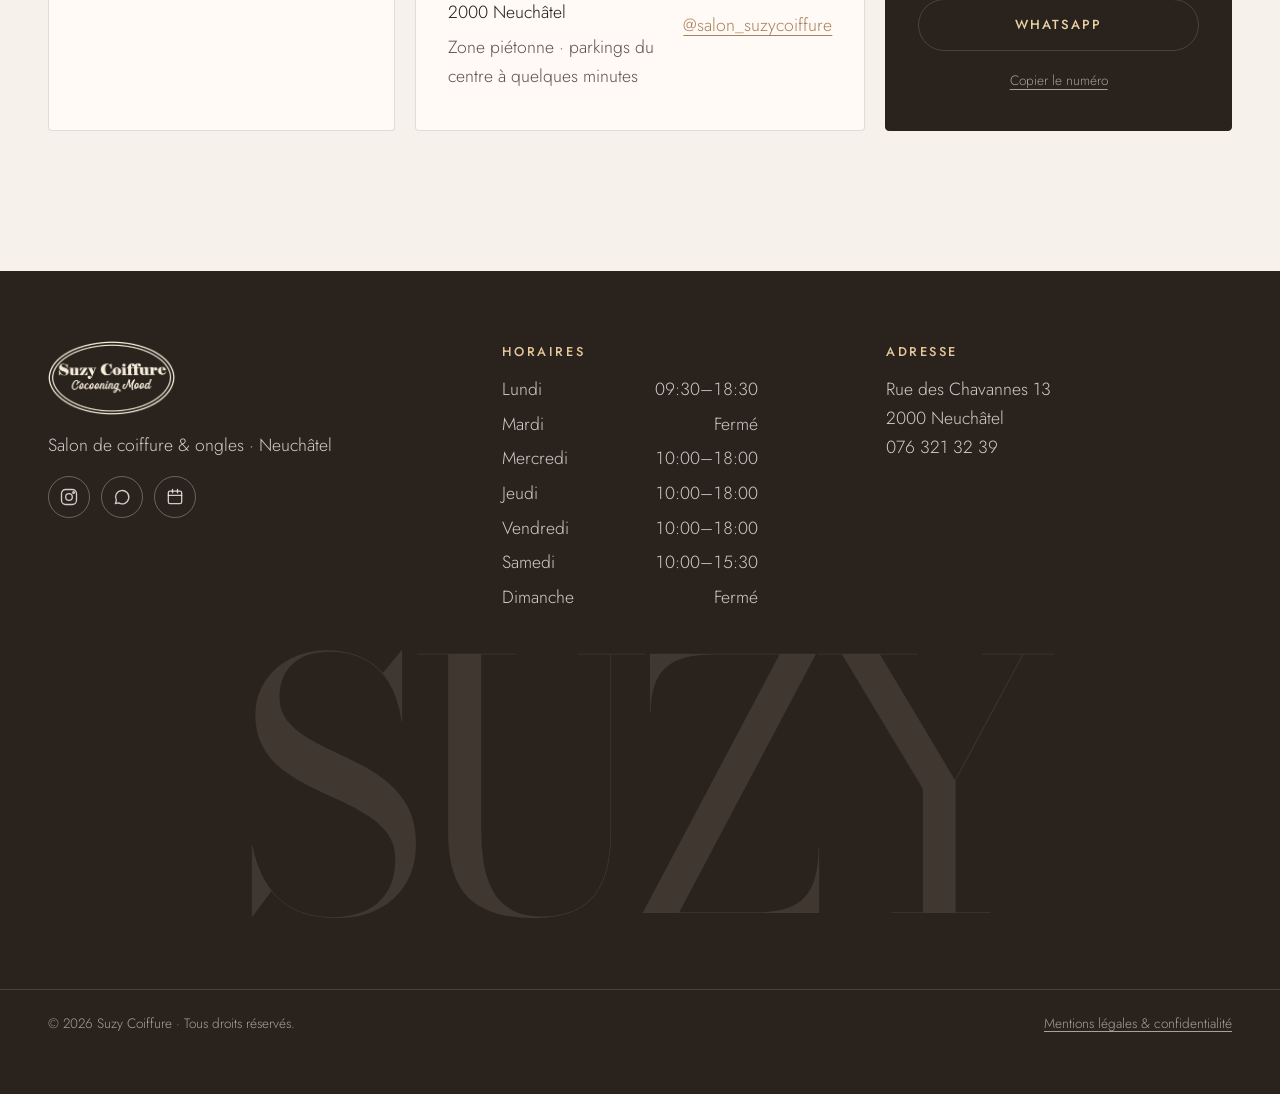
==== commit ceb72718: "Shorter intro: logos play 2.3x faster, content arrives after about 4.5 s Co-Authored-By: Claude Opus" ====
--- a/index.html
+++ b/index.html
@@ -22,7 +22,7 @@
 <script>try{var d=document.documentElement,r=matchMedia("(prefers-reduced-motion: reduce)").matches;if(!r&&(/[?&]intro\b/.test(location.search)||!sessionStorage.getItem("introSeen")))d.classList.add("intro-on","logos-hidden");else if(!r)d.classList.add("intro-quick")}catch(e){}</script>
 <script>try{var c=document.createElement("canvas");if(c.getContext("webgl")||c.getContext("experimental-webgl"))document.documentElement.classList.add("webgl")}catch(e){}</script>
 <link rel="stylesheet" href="https://fonts.googleapis.com/css2?family=Bodoni+Moda:ital,opsz,wght@0,6..96,400;0,6..96,500;1,6..96,400;1,6..96,500&family=Jost:wght@300;400;500&display=swap">
-<link rel="stylesheet" href="styles.css?v=1794662331">
+<link rel="stylesheet" href="styles.css?v=1794662624">
 <script type="application/ld+json">
 {"@context":"https://schema.org","@type":"HairSalon","name":"Suzy Coiffure","image":"https://suzy-coiffure.vercel.app/assets/img/og.jpg",
 "url":"https://suzy-coiffure.vercel.app/","telephone":"+41763213239","priceRange":"CHF",
@@ -437,8 +437,8 @@
 <script src="https://cdnjs.cloudflare.com/ajax/libs/gsap/3.12.5/gsap.min.js"></script>
 <script src="https://cdnjs.cloudflare.com/ajax/libs/gsap/3.12.5/ScrollTrigger.min.js"></script>
 <script src="https://cdn.jsdelivr.net/npm/lenis@1.1.13/dist/lenis.min.js"></script>
-<script src="hair.js?v=1794662331"></script>
-<script src="i18n.js?v=1794662331"></script>
-<script src="main.js?v=1794662331"></script>
+<script src="hair.js?v=1794662624"></script>
+<script src="i18n.js?v=1794662624"></script>
+<script src="main.js?v=1794662624"></script>
 </body>
 </html>
